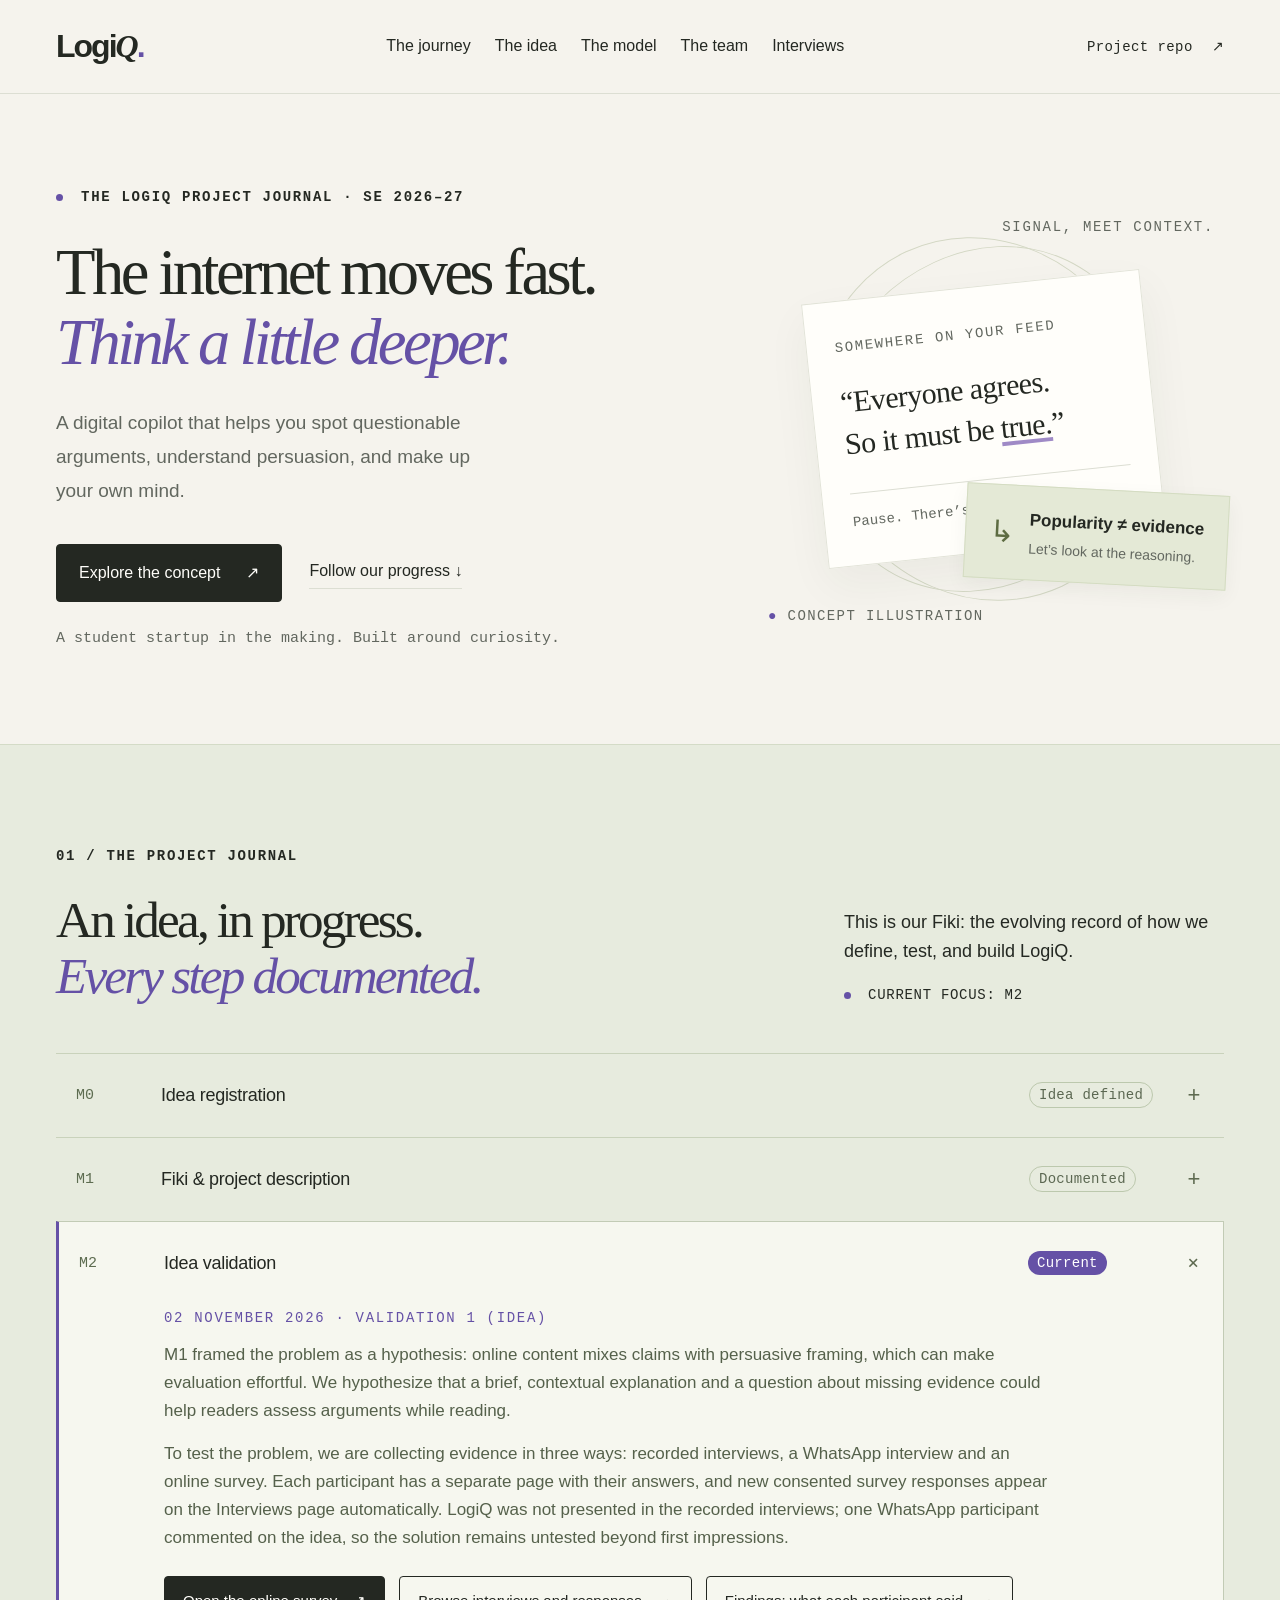
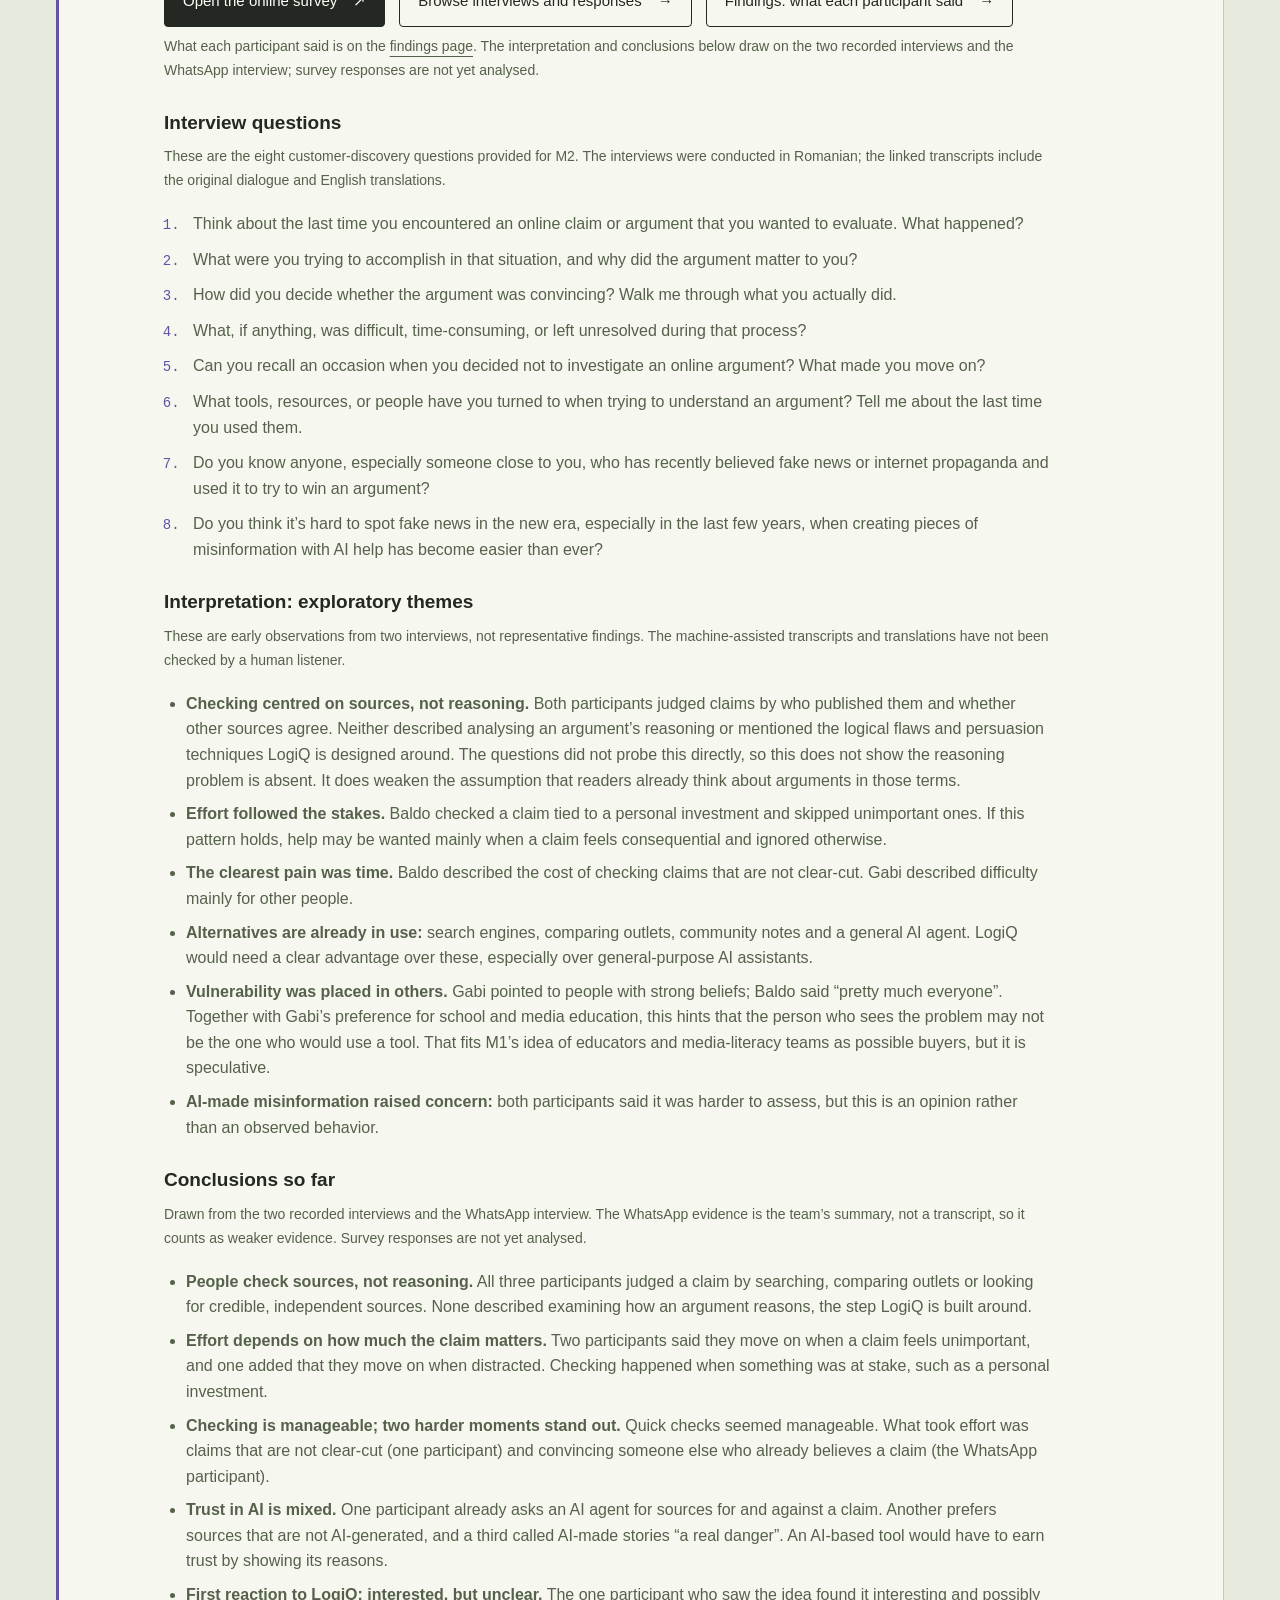
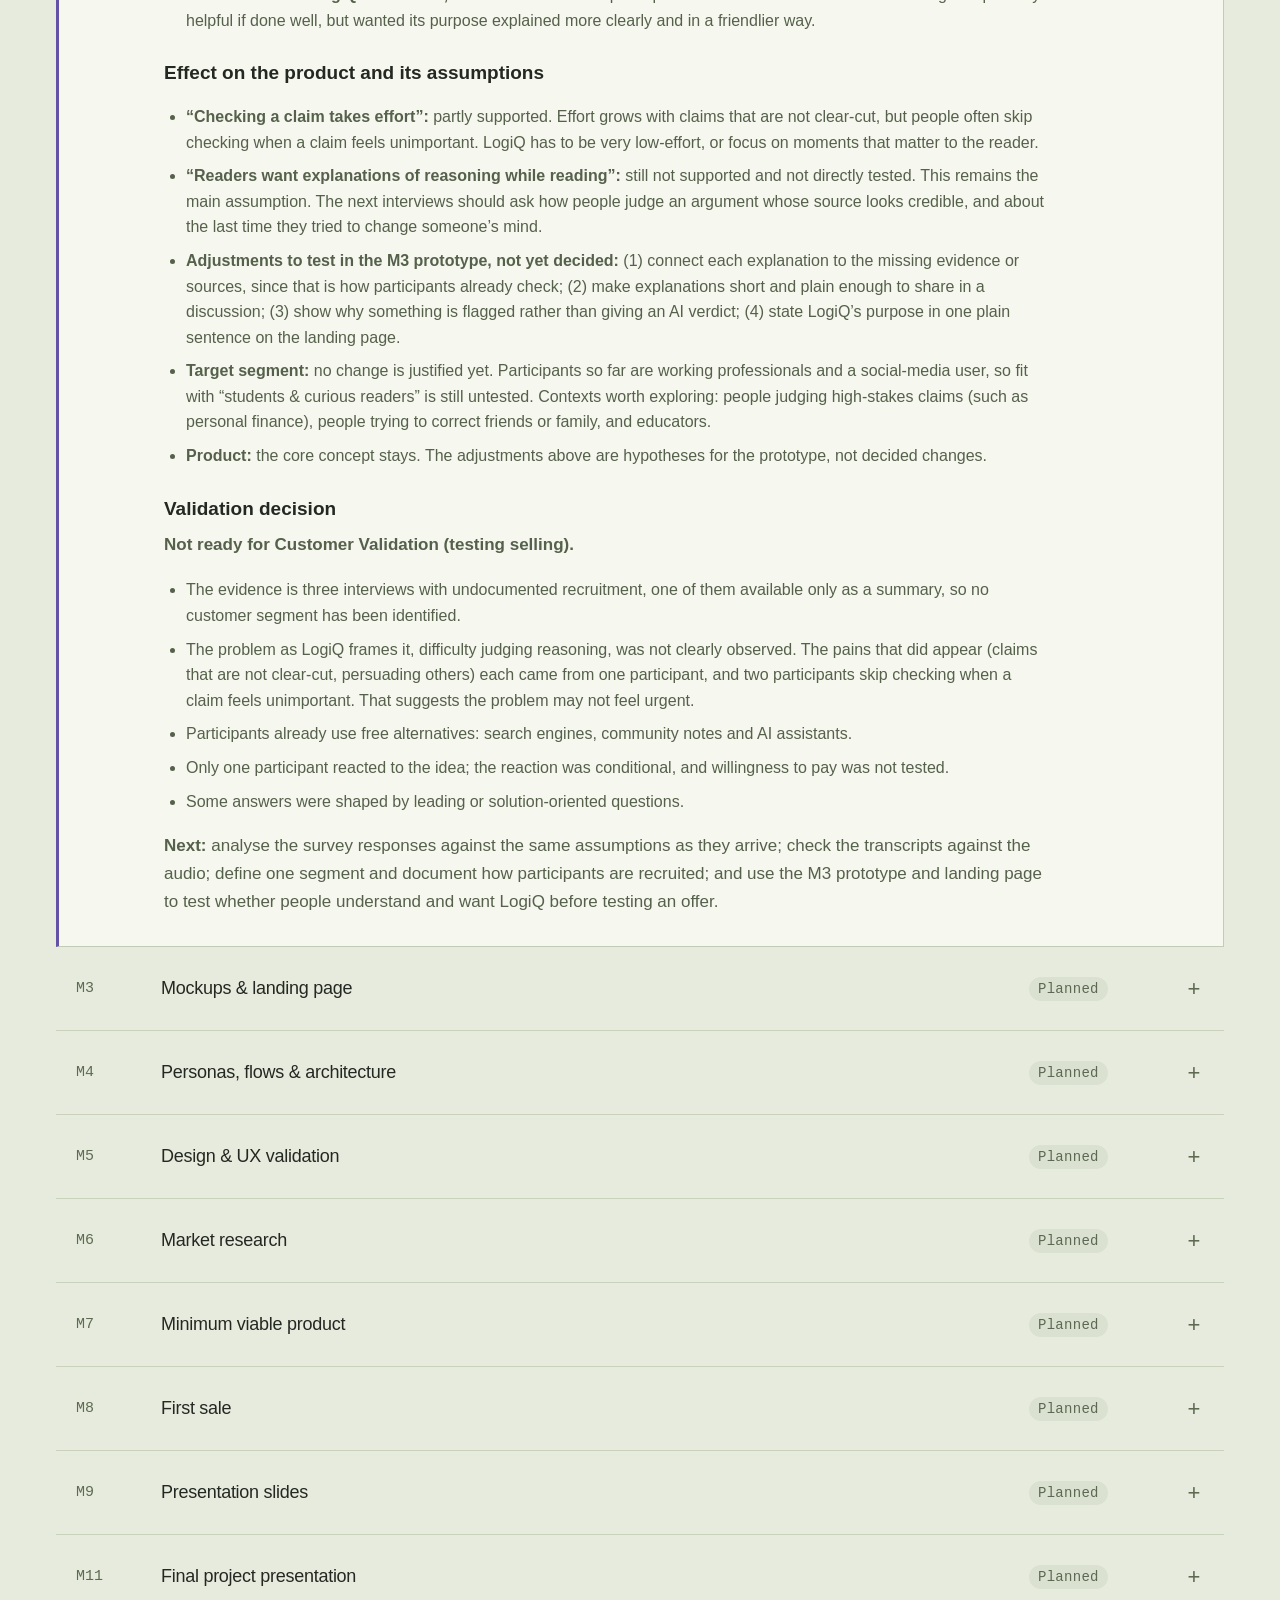
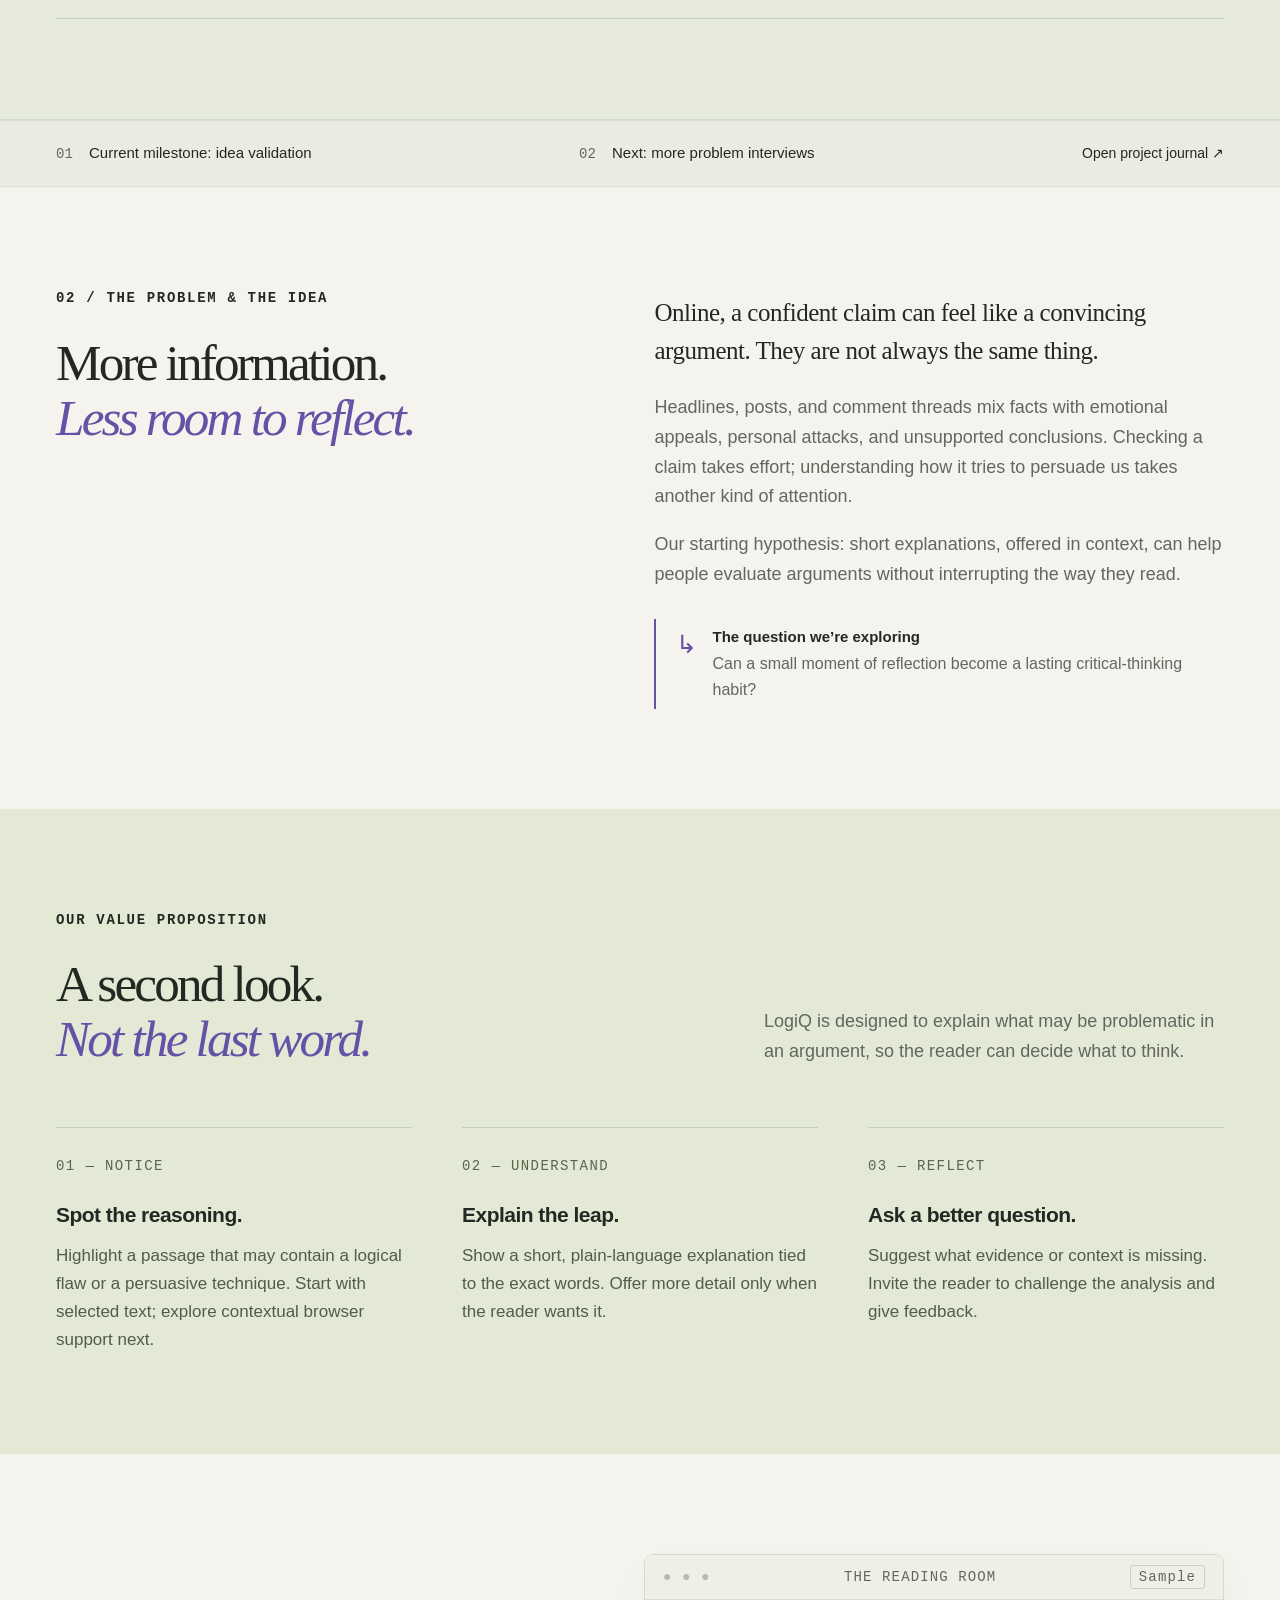
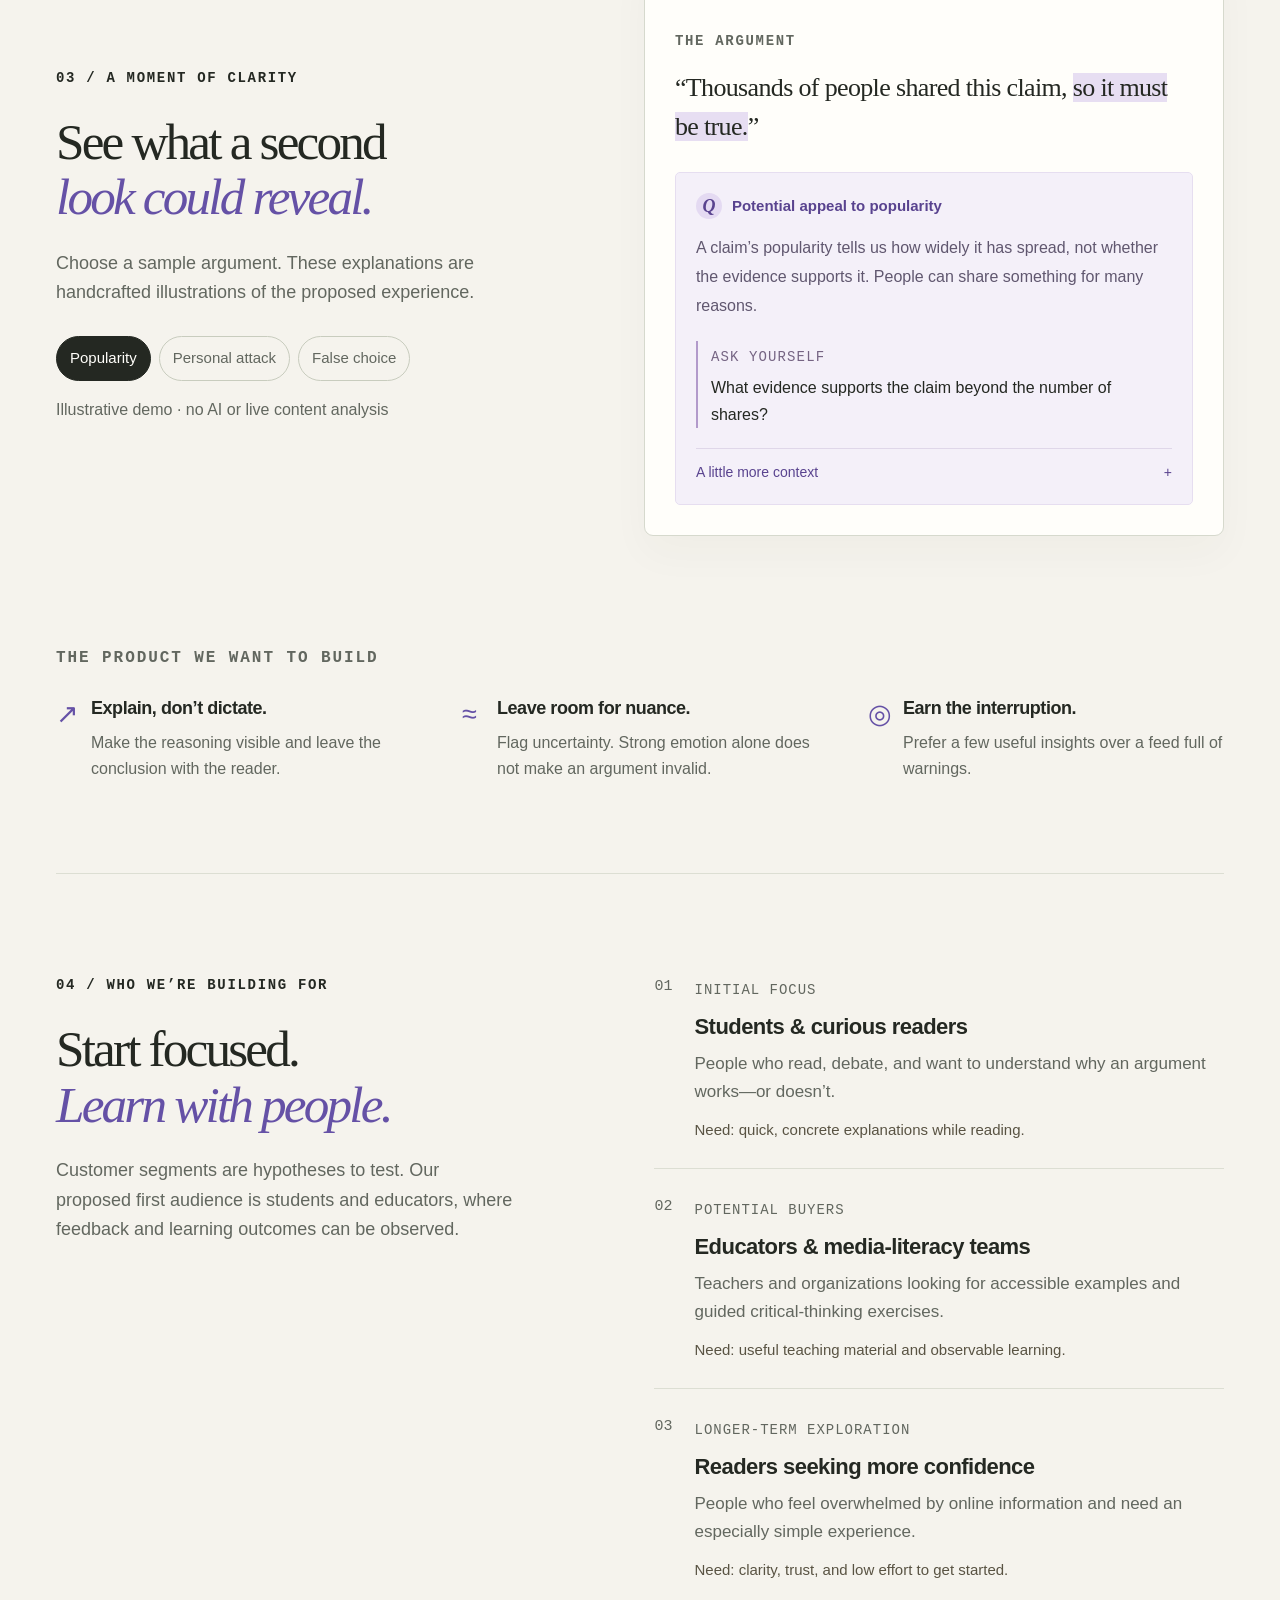
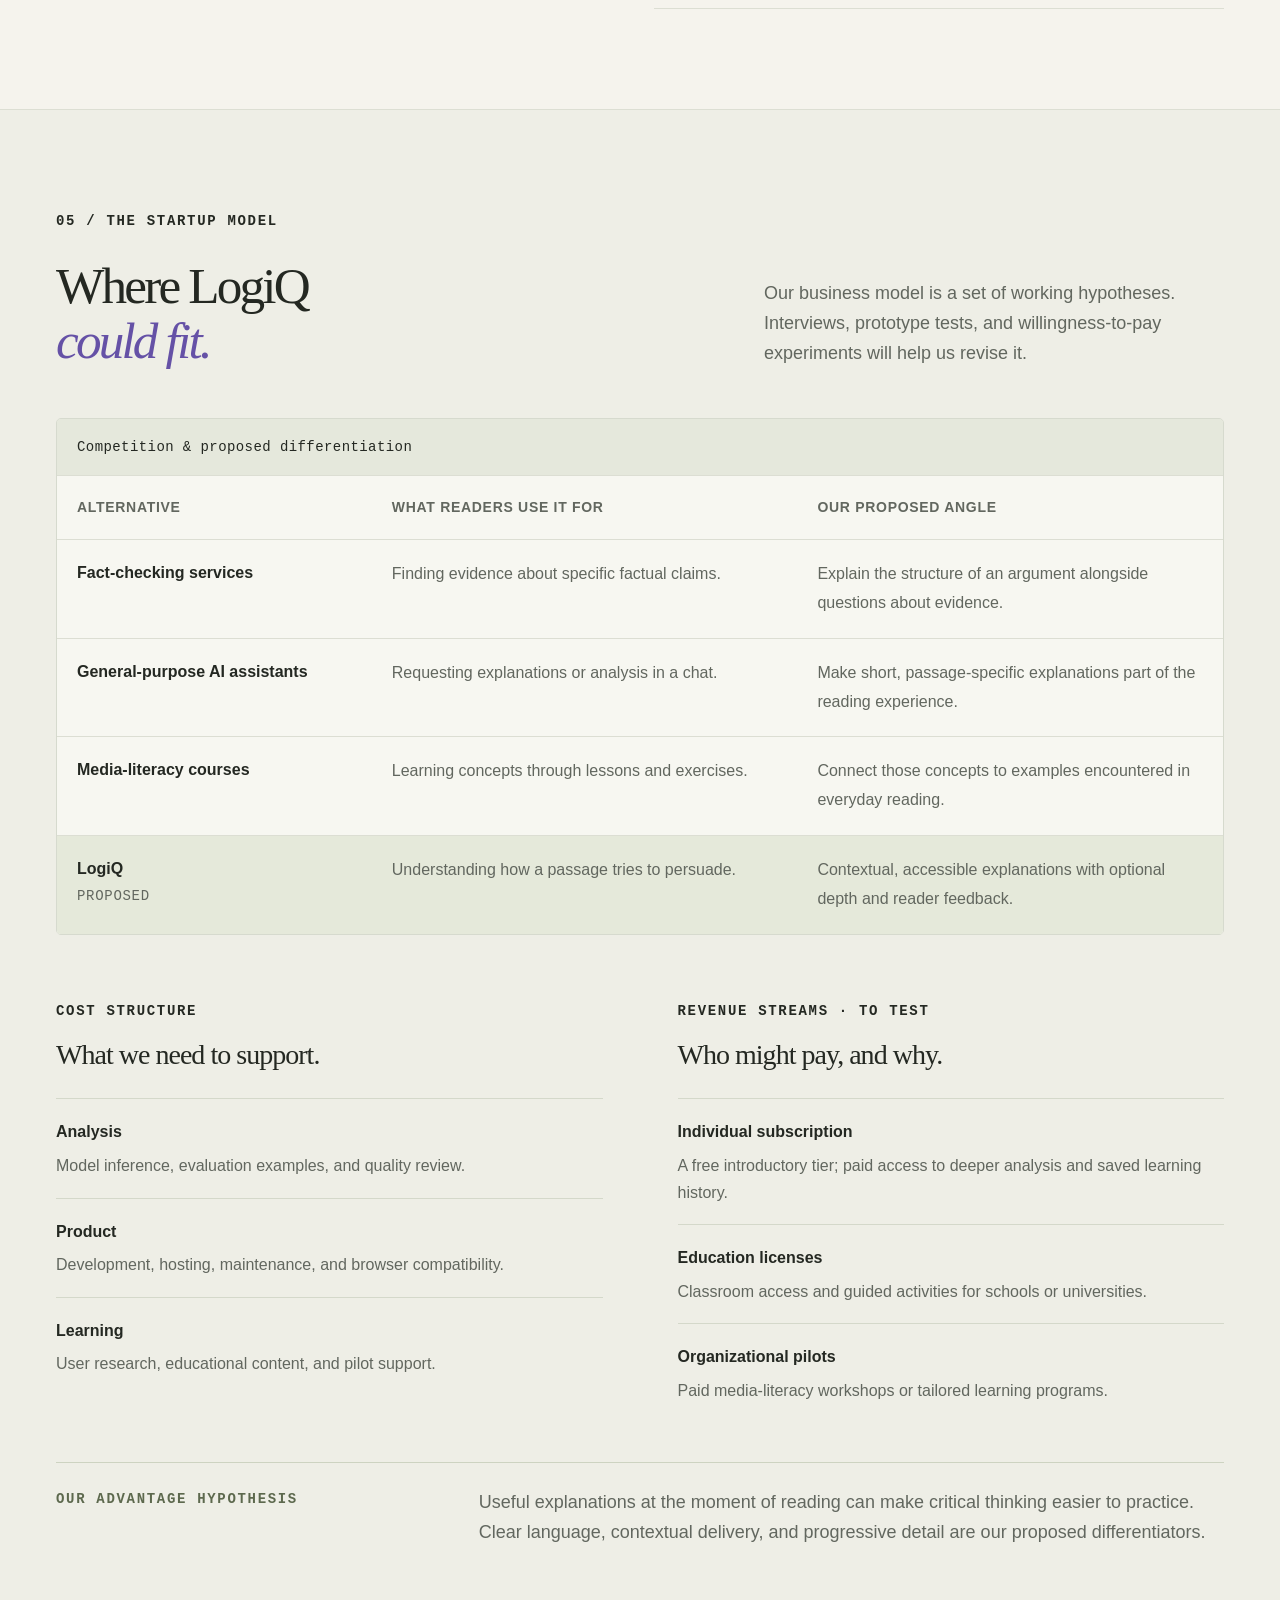
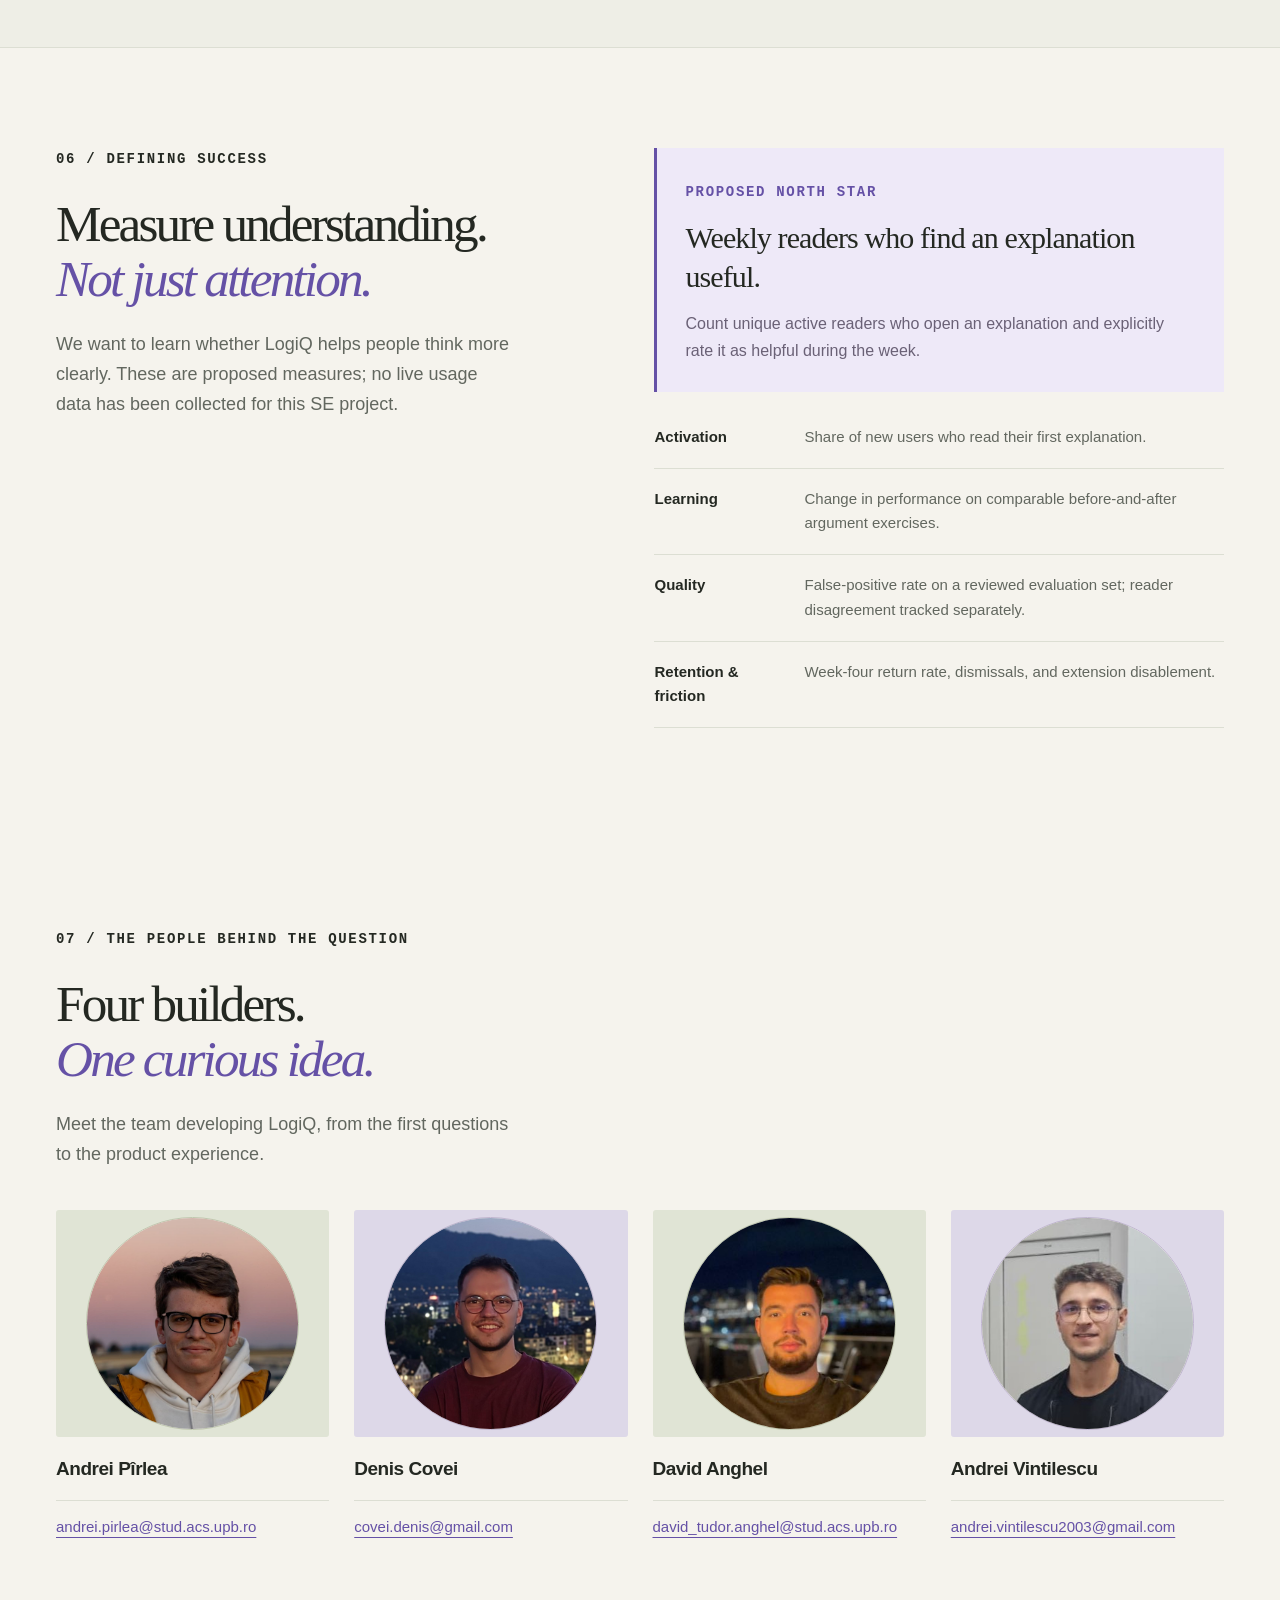
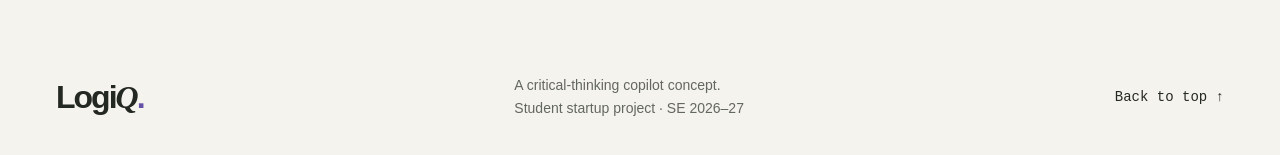
==== index.html @ 9e5f6cbd "Move participant findings to their own page - New findings.html holds "Findings: what each participa" ====
<!doctype html>
<html lang="en">
<head>
  <meta charset="utf-8">
  <meta name="viewport" content="width=device-width, initial-scale=1">
  <meta name="theme-color" content="#f5f3ed">
  <meta name="description" content="LogiQ is a critical-thinking copilot concept. Follow our student startup journey, from the problem and business hypotheses to validation and an MVP.">
  <title>LogiQ — A little more thought.</title>
  <link rel="icon" href="./assets/favicon.svg" type="image/svg+xml">
  <link rel="stylesheet" href="./styles.css">
  <script src="./script.js" defer></script>
</head>
<body>
  <a class="skip-link" href="#main">Skip to content</a>
  <header class="site-header">
    <a href="#" class="wordmark" aria-label="LogiQ home">Logi<span>Q</span><span class="brand-dot">.</span></a>
    <nav aria-label="Main navigation">
      <a href="#journey">The journey</a><a href="#idea">The idea</a><a href="#model">The model</a><a href="#team">The team</a><a href="./interviews.html">Interviews</a>
    </nav>
    <a class="header-link" href="https://github.com/andrei-27/logiq-fiki" target="_blank" rel="noopener noreferrer">Project repo <span aria-hidden="true">↗</span></a>
  </header>

  <main id="main">
    <section class="hero container" aria-labelledby="hero-title">
      <div class="hero-copy">
        <p class="eyebrow"><span class="live-dot" aria-hidden="true"></span> THE LOGIQ PROJECT JOURNAL · SE 2026–27</p>
        <h1 id="hero-title">The internet moves fast.<br><em>Think a little deeper.</em></h1>
        <p class="hero-description">A digital copilot that helps you spot questionable arguments, understand persuasion, and make up your own mind.</p>
        <div class="hero-actions"><a class="button button-dark" href="#demo">Explore the concept <span aria-hidden="true">↗</span></a><a class="text-link" href="#journey">Follow our progress <span aria-hidden="true">↓</span></a></div>
        <p class="hero-footnote">A student startup in the making. Built around curiosity.</p>
      </div>
      <div class="hero-art" aria-label="Illustration of an argument being examined">
        <div class="orbit orbit-one"></div><div class="orbit orbit-two"></div>
        <div class="art-label">SIGNAL, MEET CONTEXT.</div>
        <div class="thought-card"><span class="thought-kicker">SOMEWHERE ON YOUR FEED</span><p>“Everyone agrees.<br>So it must be <span>true.</span>”</p><div class="thought-line"></div><span class="thought-meta">Pause. There’s a leap here.</span></div>
        <div class="insight-card"><span class="insight-icon" aria-hidden="true">↳</span><div><strong>Popularity ≠ evidence</strong><p>Let’s look at the reasoning.</p></div></div>
        <div class="art-footnote"><span class="brand-dot">●</span> CONCEPT ILLUSTRATION</div>
      </div>
    </section>

    <section id="journey" class="journey-section"><div class="container section"><div class="section-heading inline-heading"><div><p class="eyebrow">01 / THE PROJECT JOURNAL</p><h2>An idea, in progress.<br><em>Every step documented.</em></h2></div><div><p>This is our Fiki: the evolving record of how we define, test, and build LogiQ.</p><span class="status-legend"><span class="live-dot" aria-hidden="true"></span> CURRENT FOCUS: M2</span></div></div>
      <div class="milestone-list">
        <details class="milestone"><summary><span class="milestone-number">M0</span><span class="milestone-title">Idea registration</span><span class="status status-defined">Idea defined</span><span class="expand-icon" aria-hidden="true">+</span></summary><div class="milestone-content"><p>LogiQ’s starting concept is a digital copilot for critical thinking. It aims to highlight potentially problematic reasoning and explain it in accessible language.</p><p class="small-note">This status describes the idea’s definition, not confirmation of course registration.</p></div></details>
        <details class="milestone"><summary><span class="milestone-number">M1</span><span class="milestone-title">Fiki & project description</span><span class="status status-defined">Documented</span><span class="expand-icon" aria-hidden="true">+</span></summary><div class="milestone-content"><p class="eyebrow">19 OCTOBER 2026 · PROJECT DEFINITION</p><p>This page presents the problem, proposed solution, customer segments, competitive positioning, metrics, costs, revenue hypotheses, and team.</p><div class="milestone-links"><a href="#idea">Problem & solution ↗</a><a href="#audience">Customer segments ↗</a><a href="#model">Business model ↗</a><a href="#metrics">Key metrics ↗</a><a href="#team">Team ↗</a></div><p><strong>Next decisions:</strong> use customer discovery to test whether the problem exists before pitching a solution.</p><a class="text-link" href="https://ocw.cs.pub.ro/courses/se/project/milestones/m1" target="_blank" rel="noopener noreferrer">Official M1 requirements ↗</a></div></details>
        <details class="milestone current" id="m2" open><summary><span class="milestone-number">M2</span><span class="milestone-title">Idea validation</span><span class="status status-current">Current</span><span class="expand-icon" aria-hidden="true">+</span></summary><div class="milestone-content m2-content"><p class="eyebrow">02 NOVEMBER 2026 · VALIDATION 1 (IDEA)</p>
<p>M1 framed the problem as a hypothesis: online content mixes claims with persuasive framing, which can make evaluation effortful. We hypothesize that a brief, contextual explanation and a question about missing evidence could help readers assess arguments while reading.</p><p>To test the problem, we are collecting evidence in three ways: recorded interviews, a WhatsApp interview and an online survey. Each participant has a separate page with their answers, and new consented survey responses appear on the Interviews page automatically. LogiQ was not presented in the recorded interviews; one WhatsApp participant commented on the idea, so the solution remains untested beyond first impressions.</p>
<div class="m2-actions"><a class="button button-dark" href="https://docs.google.com/forms/d/e/1FAIpQLSe82ZtVTgC3aXJwMPEf3MrmYU-SiMWx-4xmwU0hlK-8k3c6nw/viewform" target="_blank" rel="noopener noreferrer">Open the online survey <span aria-hidden="true">↗</span></a><a class="button button-outline" href="./interviews.html">Browse interviews and responses <span aria-hidden="true">→</span></a><a class="button button-outline" href="./findings.html">Findings: what each participant said <span aria-hidden="true">→</span></a></div>
<p class="small-note">What each participant said is on the <a href="./findings.html">findings page</a>. The interpretation and conclusions below draw on the two recorded interviews and the WhatsApp interview; survey responses are not yet analysed.</p>
<h3>Interview questions</h3><p class="small-note">These are the eight customer-discovery questions provided for M2. The interviews were conducted in Romanian; the linked transcripts include the original dialogue and English translations.</p>
<ol class="interview-questions"><li>Think about the last time you encountered an online claim or argument that you wanted to evaluate. What happened?</li><li>What were you trying to accomplish in that situation, and why did the argument matter to you?</li><li>How did you decide whether the argument was convincing? Walk me through what you actually did.</li><li>What, if anything, was difficult, time-consuming, or left unresolved during that process?</li><li>Can you recall an occasion when you decided not to investigate an online argument? What made you move on?</li><li>What tools, resources, or people have you turned to when trying to understand an argument? Tell me about the last time you used them.</li><li>Do you know anyone, especially someone close to you, who has recently believed fake news or internet propaganda and used it to try to win an argument?</li><li>Do you think it’s hard to spot fake news in the new era, especially in the last few years, when creating pieces of misinformation with AI help has become easier than ever?</li></ol>
<h3>Interpretation: exploratory themes</h3><p class="small-note">These are early observations from two interviews, not representative findings. The machine-assisted transcripts and translations have not been checked by a human listener.</p>
<ul class="evidence-list"><li><strong>Checking centred on sources, not reasoning.</strong> Both participants judged claims by who published them and whether other sources agree. Neither described analysing an argument’s reasoning or mentioned the logical flaws and persuasion techniques LogiQ is designed around. The questions did not probe this directly, so this does not show the reasoning problem is absent. It does weaken the assumption that readers already think about arguments in those terms.</li>
<li><strong>Effort followed the stakes.</strong> Baldo checked a claim tied to a personal investment and skipped unimportant ones. If this pattern holds, help may be wanted mainly when a claim feels consequential and ignored otherwise.</li>
<li><strong>The clearest pain was time.</strong> Baldo described the cost of checking claims that are not clear-cut. Gabi described difficulty mainly for other people.</li>
<li><strong>Alternatives are already in use:</strong> search engines, comparing outlets, community notes and a general AI agent. LogiQ would need a clear advantage over these, especially over general-purpose AI assistants.</li>
<li><strong>Vulnerability was placed in others.</strong> Gabi pointed to people with strong beliefs; Baldo said “pretty much everyone”. Together with Gabi’s preference for school and media education, this hints that the person who sees the problem may not be the one who would use a tool. That fits M1’s idea of educators and media-literacy teams as possible buyers, but it is speculative.</li>
<li><strong>AI-made misinformation raised concern:</strong> both participants said it was harder to assess, but this is an opinion rather than an observed behavior.</li></ul>
<h3>Conclusions so far</h3><p class="small-note">Drawn from the two recorded interviews and the WhatsApp interview. The WhatsApp evidence is the team’s summary, not a transcript, so it counts as weaker evidence. Survey responses are not yet analysed.</p>
<ul class="evidence-list"><li><strong>People check sources, not reasoning.</strong> All three participants judged a claim by searching, comparing outlets or looking for credible, independent sources. None described examining how an argument reasons, the step LogiQ is built around.</li>
<li><strong>Effort depends on how much the claim matters.</strong> Two participants said they move on when a claim feels unimportant, and one added that they move on when distracted. Checking happened when something was at stake, such as a personal investment.</li>
<li><strong>Checking is manageable; two harder moments stand out.</strong> Quick checks seemed manageable. What took effort was claims that are not clear-cut (one participant) and convincing someone else who already believes a claim (the WhatsApp participant).</li>
<li><strong>Trust in AI is mixed.</strong> One participant already asks an AI agent for sources for and against a claim. Another prefers sources that are not AI-generated, and a third called AI-made stories “a real danger”. An AI-based tool would have to earn trust by showing its reasons.</li>
<li><strong>First reaction to LogiQ: interested, but unclear.</strong> The one participant who saw the idea found it interesting and possibly helpful if done well, but wanted its purpose explained more clearly and in a friendlier way.</li></ul>
<h3>Effect on the product and its assumptions</h3><ul class="evidence-list"><li><strong>“Checking a claim takes effort”:</strong> partly supported. Effort grows with claims that are not clear-cut, but people often skip checking when a claim feels unimportant. LogiQ has to be very low-effort, or focus on moments that matter to the reader.</li>
<li><strong>“Readers want explanations of reasoning while reading”:</strong> still not supported and not directly tested. This remains the main assumption. The next interviews should ask how people judge an argument whose source looks credible, and about the last time they tried to change someone’s mind.</li>
<li><strong>Adjustments to test in the M3 prototype, not yet decided:</strong> (1) connect each explanation to the missing evidence or sources, since that is how participants already check; (2) make explanations short and plain enough to share in a discussion; (3) show why something is flagged rather than giving an AI verdict; (4) state LogiQ’s purpose in one plain sentence on the landing page.</li>
<li><strong>Target segment:</strong> no change is justified yet. Participants so far are working professionals and a social-media user, so fit with “students &amp; curious readers” is still untested. Contexts worth exploring: people judging high-stakes claims (such as personal finance), people trying to correct friends or family, and educators.</li>
<li><strong>Product:</strong> the core concept stays. The adjustments above are hypotheses for the prototype, not decided changes.</li></ul>
<h3>Validation decision</h3><p><strong>Not ready for Customer Validation (testing selling).</strong></p><ul class="evidence-list"><li>The evidence is three interviews with undocumented recruitment, one of them available only as a summary, so no customer segment has been identified.</li><li>The problem as LogiQ frames it, difficulty judging reasoning, was not clearly observed. The pains that did appear (claims that are not clear-cut, persuading others) each came from one participant, and two participants skip checking when a claim feels unimportant. That suggests the problem may not feel urgent.</li><li>Participants already use free alternatives: search engines, community notes and AI assistants.</li><li>Only one participant reacted to the idea; the reaction was conditional, and willingness to pay was not tested.</li><li>Some answers were shaped by leading or solution-oriented questions.</li></ul>
<p><strong>Next:</strong> analyse the survey responses against the same assumptions as they arrive; check the transcripts against the audio; define one segment and document how participants are recruited; and use the M3 prototype and landing page to test whether people understand and want LogiQ before testing an offer.</p></div></details>
        <details class="milestone"><summary><span class="milestone-number">M3</span><span class="milestone-title">Mockups & landing page</span><span class="status">Planned</span><span class="expand-icon" aria-hidden="true">+</span></summary><div class="milestone-content"><p>Adapt the existing LogiQ design exploration into a focused prototype. Build a separate customer-facing landing page and record what it is intended to test.</p><p><strong>Evidence to add:</strong> prototype link, main screens, landing page, and feedback.</p></div></details>
        <details class="milestone"><summary><span class="milestone-number">M4</span><span class="milestone-title">Personas, flows & architecture</span><span class="status">Planned</span><span class="expand-icon" aria-hidden="true">+</span></summary><div class="milestone-content"><p>Refine personas from research, map the reading-to-explanation flow, write user stories, and define an architecture with explicit analysis and privacy boundaries.</p><p><strong>Evidence to add:</strong> personas, user flows, prioritized stories, and architecture decisions.</p></div></details>
        <details class="milestone"><summary><span class="milestone-number">M5</span><span class="milestone-title">Design & UX validation</span><span class="status">Planned</span><span class="expand-icon" aria-hidden="true">+</span></summary><div class="milestone-content"><p>Test whether users notice an insight, understand its explanation, and can disagree or dismiss it. Look for confusing labels and unnecessary interruptions.</p><p><strong>Evidence to add:</strong> tasks, observations, and before-and-after design changes.</p></div></details>
        <details class="milestone"><summary><span class="milestone-number">M6</span><span class="milestone-title">Market research</span><span class="status">Planned</span><span class="expand-icon" aria-hidden="true">+</span></summary><div class="milestone-content"><p>Investigate named competitors, distribution channels, likely buyers, and willingness to pay. Separate sourced evidence from estimates.</p><p><strong>Evidence to add:</strong> competitor audit, market assumptions, and pricing experiments.</p></div></details>
        <details class="milestone"><summary><span class="milestone-number">M7</span><span class="milestone-title">Minimum viable product</span><span class="status">Planned</span><span class="expand-icon" aria-hidden="true">+</span></summary><div class="milestone-content"><p>Build the smallest useful reading-and-explanation flow. Evaluate analysis quality on a reviewed sample before expanding content types or automatic detection.</p><p><strong>Evidence to add:</strong> working product, scope, evaluation results, and known limitations.</p></div></details>
        <details class="milestone"><summary><span class="milestone-number">M8</span><span class="milestone-title">First sale</span><span class="status">Planned</span><span class="expand-icon" aria-hidden="true">+</span></summary><div class="milestone-content"><p>Test a concrete offer with an appropriate customer segment. Document the offer and the outcome honestly, including if no purchase happens.</p><p><strong>Evidence to add:</strong> offer, outreach approach, feedback, and commercial result.</p></div></details>
        <details class="milestone"><summary><span class="milestone-number">M9</span><span class="milestone-title">Presentation slides</span><span class="status">Planned</span><span class="expand-icon" aria-hidden="true">+</span></summary><div class="milestone-content"><p>Tell the project’s story through the problem, evidence, product, business model, and lessons learned.</p><p><strong>Evidence to add:</strong> final slide deck and demonstration materials.</p></div></details>
        <details class="milestone"><summary><span class="milestone-number">M11</span><span class="milestone-title">Final project presentation</span><span class="status">Planned</span><span class="expand-icon" aria-hidden="true">+</span></summary><div class="milestone-content"><p>Consolidate the Fiki into a final record of what was built, what was validated, and what remains uncertain.</p><p><strong>Evidence to add:</strong> final demo, results, retrospective, and next steps.</p></div></details>
      </div>
    </div></section>

    <div class="project-strip"><div class="container strip-inner"><span><strong>01</strong> Current milestone: idea validation</span><span><strong>02</strong> Next: more problem interviews</span><a href="#journey">Open project journal <span aria-hidden="true">↗</span></a></div></div>

    <section id="idea" class="container section idea-section">
      <div class="section-heading"><p class="eyebrow">02 / THE PROBLEM & THE IDEA</p><h2>More information.<br><em>Less room to reflect.</em></h2></div>
      <div class="idea-body"><p class="lead">Online, a confident claim can feel like a convincing argument. They are not always the same thing.</p><p>Headlines, posts, and comment threads mix facts with emotional appeals, personal attacks, and unsupported conclusions. Checking a claim takes effort; understanding how it tries to persuade us takes another kind of attention.</p><p>Our starting hypothesis: short explanations, offered in context, can help people evaluate arguments without interrupting the way they read.</p><div class="margin-note"><span aria-hidden="true">↳</span><p><strong>The question we’re exploring</strong><br>Can a small moment of reflection become a lasting critical-thinking habit?</p></div></div>
    </section>

    <section class="solution-section" aria-labelledby="solution-title"><div class="container section">
      <div class="section-heading inline-heading"><div><p class="eyebrow">OUR VALUE PROPOSITION</p><h2 id="solution-title">A second look.<br><em>Not the last word.</em></h2></div><p>LogiQ is designed to explain what may be problematic in an argument, so the reader can decide what to think.</p></div>
      <div class="steps-grid"><article><span class="step-number">01 — NOTICE</span><h3>Spot the reasoning.</h3><p>Highlight a passage that may contain a logical flaw or a persuasive technique. Start with selected text; explore contextual browser support next.</p></article><article><span class="step-number">02 — UNDERSTAND</span><h3>Explain the leap.</h3><p>Show a short, plain-language explanation tied to the exact words. Offer more detail only when the reader wants it.</p></article><article><span class="step-number">03 — REFLECT</span><h3>Ask a better question.</h3><p>Suggest what evidence or context is missing. Invite the reader to challenge the analysis and give feedback.</p></article></div>
    </div></section>

    <section id="demo" class="container section demo-section" aria-labelledby="demo-title">
      <div class="section-heading"><p class="eyebrow">03 / A MOMENT OF CLARITY</p><h2 id="demo-title">See what a second<br><em>look could reveal.</em></h2><p>Choose a sample argument. These explanations are handcrafted illustrations of the proposed experience.</p><div class="demo-choices" role="group" aria-label="Choose an example"><button class="example-button active" data-example="popularity" aria-pressed="true">Popularity</button><button class="example-button" data-example="attack" aria-pressed="false">Personal attack</button><button class="example-button" data-example="choice" aria-pressed="false">False choice</button></div><p class="small-note">Illustrative demo · no AI or live content analysis</p></div>
      <div class="demo-window"><div class="window-toolbar"><span class="window-dots" aria-hidden="true">● ● ●</span><span>THE READING ROOM</span><span class="demo-badge">Sample</span></div><div class="demo-content" aria-live="polite" aria-atomic="true"><p class="eyebrow">THE ARGUMENT</p><blockquote id="example-quote">“Thousands of people shared this claim, <mark>so it must be true.</mark>”</blockquote><div class="analysis-panel"><div class="analysis-title"><span class="mini-mark" aria-hidden="true">Q</span><span id="example-label">Potential appeal to popularity</span></div><p id="example-explanation">A claim’s popularity tells us how widely it has spread, not whether the evidence supports it. People can share something for many reasons.</p><div class="question-box"><span>ASK YOURSELF</span><p id="example-question">What evidence supports the claim beyond the number of shares?</p></div><details id="example-detail"><summary>A little more context <span aria-hidden="true">+</span></summary><p id="example-context">Popularity can tell us what people believe. It becomes a reasoning problem when it is used as sufficient proof that a factual claim is true. The claim might still be true; this argument does not establish it.</p></details></div></div></div>
    </section>

    <section class="principles container"><p class="eyebrow">THE PRODUCT WE WANT TO BUILD</p><div class="principles-grid"><div><span aria-hidden="true">↗</span><h3>Explain, don’t dictate.</h3><p>Make the reasoning visible and leave the conclusion with the reader.</p></div><div><span aria-hidden="true">≈</span><h3>Leave room for nuance.</h3><p>Flag uncertainty. Strong emotion alone does not make an argument invalid.</p></div><div><span aria-hidden="true">◎</span><h3>Earn the interruption.</h3><p>Prefer a few useful insights over a feed full of warnings.</p></div></div></section>

    <section id="audience" class="container section audience-section"><div class="section-heading"><p class="eyebrow">04 / WHO WE’RE BUILDING FOR</p><h2>Start focused.<br><em>Learn with people.</em></h2><p>Customer segments are hypotheses to test. Our proposed first audience is students and educators, where feedback and learning outcomes can be observed.</p></div><div class="audience-list"><article><div class="audience-index">01</div><div><span class="tag">INITIAL FOCUS</span><h3>Students & curious readers</h3><p>People who read, debate, and want to understand why an argument works—or doesn’t.</p><span class="audience-need">Need: quick, concrete explanations while reading.</span></div></article><article><div class="audience-index">02</div><div><span class="tag">POTENTIAL BUYERS</span><h3>Educators & media-literacy teams</h3><p>Teachers and organizations looking for accessible examples and guided critical-thinking exercises.</p><span class="audience-need">Need: useful teaching material and observable learning.</span></div></article><article><div class="audience-index">03</div><div><span class="tag">LONGER-TERM EXPLORATION</span><h3>Readers seeking more confidence</h3><p>People who feel overwhelmed by online information and need an especially simple experience.</p><span class="audience-need">Need: clarity, trust, and low effort to get started.</span></div></article></div></section>

    <section id="model" class="model-section"><div class="container section"><div class="section-heading inline-heading"><div><p class="eyebrow">05 / THE STARTUP MODEL</p><h2>Where LogiQ<br><em>could fit.</em></h2></div><p>Our business model is a set of working hypotheses. Interviews, prototype tests, and willingness-to-pay experiments will help us revise it.</p></div>
      <div class="comparison-wrap" tabindex="0" role="region" aria-label="Comparison of alternative approaches; scroll horizontally on small screens"><table><caption>Competition & proposed differentiation</caption><thead><tr><th scope="col">Alternative</th><th scope="col">What readers use it for</th><th scope="col">Our proposed angle</th></tr></thead><tbody><tr><th scope="row">Fact-checking services</th><td>Finding evidence about specific factual claims.</td><td>Explain the structure of an argument alongside questions about evidence.</td></tr><tr><th scope="row">General-purpose AI assistants</th><td>Requesting explanations or analysis in a chat.</td><td>Make short, passage-specific explanations part of the reading experience.</td></tr><tr><th scope="row">Media-literacy courses</th><td>Learning concepts through lessons and exercises.</td><td>Connect those concepts to examples encountered in everyday reading.</td></tr><tr class="logiq-row"><th scope="row">LogiQ <span class="table-tag">PROPOSED</span></th><td>Understanding how a passage tries to persuade.</td><td>Contextual, accessible explanations with optional depth and reader feedback.</td></tr></tbody></table></div>
      <div class="business-grid"><article><p class="eyebrow">COST STRUCTURE</p><h3>What we need to support.</h3><ul class="lined-list"><li><span>Analysis</span><p>Model inference, evaluation examples, and quality review.</p></li><li><span>Product</span><p>Development, hosting, maintenance, and browser compatibility.</p></li><li><span>Learning</span><p>User research, educational content, and pilot support.</p></li></ul></article><article><p class="eyebrow">REVENUE STREAMS · TO TEST</p><h3>Who might pay, and why.</h3><ul class="lined-list"><li><span>Individual subscription</span><p>A free introductory tier; paid access to deeper analysis and saved learning history.</p></li><li><span>Education licenses</span><p>Classroom access and guided activities for schools or universities.</p></li><li><span>Organizational pilots</span><p>Paid media-literacy workshops or tailored learning programs.</p></li></ul></article></div>
      <div class="advantage-note"><span class="eyebrow">OUR ADVANTAGE HYPOTHESIS</span><p>Useful explanations at the moment of reading can make critical thinking easier to practice. Clear language, contextual delivery, and progressive detail are our proposed differentiators.</p></div>
    </div></section>

    <section id="metrics" class="container section metrics-section"><div class="section-heading"><p class="eyebrow">06 / DEFINING SUCCESS</p><h2>Measure understanding.<br><em>Not just attention.</em></h2><p>We want to learn whether LogiQ helps people think more clearly. These are proposed measures; no live usage data has been collected for this SE project.</p></div><div class="metrics-body"><div class="north-star"><span class="eyebrow">PROPOSED NORTH STAR</span><h3>Weekly readers who find an explanation useful.</h3><p>Count unique active readers who open an explanation and explicitly rate it as helpful during the week.</p></div><dl class="metric-list"><div><dt>Activation</dt><dd>Share of new users who read their first explanation.</dd></div><div><dt>Learning</dt><dd>Change in performance on comparable before-and-after argument exercises.</dd></div><div><dt>Quality</dt><dd>False-positive rate on a reviewed evaluation set; reader disagreement tracked separately.</dd></div><div><dt>Retention & friction</dt><dd>Week-four return rate, dismissals, and extension disablement.</dd></div></dl></div></section>



    <section id="team" class="container section team-section">
      <div class="section-heading">
        <p class="eyebrow">07 / THE PEOPLE BEHIND THE QUESTION</p>
        <h2>Four builders.<br><em>One curious idea.</em></h2>
        <p>Meet the team developing LogiQ, from the first questions to the product experience.</p>
      </div>
      <div class="team-grid">
        <article class="team-card">
          <div class="portrait portrait-one"><img src="./assets/team/andrei_p.jpeg" alt="Andrei Pîrlea" width="400" height="400" loading="lazy" decoding="async"></div>
          <h3>Andrei Pîrlea</h3>
          <a class="team-email" href="mailto:andrei.pirlea@stud.acs.upb.ro">andrei.pirlea@stud.acs.upb.ro</a>
        </article>
        <article class="team-card">
          <div class="portrait portrait-two"><img src="./assets/team/denis_c.jpeg" alt="Denis Covei" width="400" height="400" loading="lazy" decoding="async"></div>
          <h3>Denis Covei</h3>
          <a class="team-email" href="mailto:covei.denis@gmail.com">covei.denis@gmail.com</a>
        </article>
        <article class="team-card">
          <div class="portrait portrait-one"><img src="./assets/team/david_a.png" alt="David Anghel" width="400" height="400" loading="lazy" decoding="async"></div>
          <h3>David Anghel</h3>
          <a class="team-email" href="mailto:david_tudor.anghel@stud.acs.upb.ro">david_tudor.anghel@stud.acs.upb.ro</a>
        </article>
        <article class="team-card">
          <div class="portrait portrait-two"><img src="./assets/team/andrei_v.jpeg" alt="Andrei Vintilescu" width="400" height="400" loading="lazy" decoding="async"></div>
          <h3>Andrei Vintilescu</h3>
          <a class="team-email" href="mailto:andrei.vintilescu2003@gmail.com">andrei.vintilescu2003@gmail.com</a>
        </article>
      </div>
    </section>

  </main>
  <footer class="container site-footer"><a class="wordmark" href="#">Logi<span>Q</span><span class="brand-dot">.</span></a><p>A critical-thinking copilot concept.<br>Student startup project · SE 2026–27</p><a href="#main">Back to top ↑</a></footer>
</body>
</html>
---- styles.css ----
@charset "UTF-8";
:root{--paper:#f5f3ed;--white:#fffefa;--ink:#242822;--muted:#62675f;--line:#dcded3;--green:#e4e9d6;--violet:#6551a6;--violet-light:#eee9f8;--serif:Georgia,'Times New Roman',serif;--sans:Arial,Helvetica,sans-serif;--mono:'Courier New',monospace}
*{box-sizing:border-box}html{scroll-behavior:smooth;scroll-padding-top:100px}body{margin:0;background:var(--paper);color:var(--ink);font:18px/1.65 var(--sans);-webkit-font-smoothing:antialiased}a{color:inherit;text-underline-offset:5px}button{font:inherit}a,button,summary{-webkit-tap-highlight-color:transparent}button,summary{cursor:pointer}button:focus-visible,a:focus-visible,summary:focus-visible,[tabindex]:focus-visible{outline:3px solid var(--violet);outline-offset:5px}::selection{background:#ded6ed}h1,h2,h3,p{margin:0}h1,h2{font-family:var(--serif);font-weight:400;letter-spacing:-.055em;line-height:1.08}h1{font-size:clamp(44px,5.05vw,76px)}h2{font-size:clamp(36px,4vw,53px)}h3{font-size:21px;line-height:1.3;letter-spacing:-.025em}em{color:var(--violet);font-weight:400}p+p{margin-top:18px}.container{max-width:1240px;width:calc(100% - 112px);margin-inline:auto}.section{padding-block:100px}.eyebrow{font:14px/1.6 var(--mono);letter-spacing:.12em;font-weight:700}.section-heading .eyebrow{margin-bottom:25px}.section-heading>p:not(.eyebrow){color:var(--muted);max-width:460px;margin-top:24px}.small-note{font-size:15px;line-height:1.7;color:var(--muted)}.live-dot{display:inline-block;width:7px;height:7px;border-radius:50%;background:var(--violet);margin-right:8px}.skip-link{position:fixed;top:8px;left:8px;padding:12px;background:var(--ink);color:white;z-index:100;transform:translateY(-150%)}.skip-link:focus{transform:translateY(0)}
.site-header{height:94px;max-width:1440px;margin:auto;padding-inline:56px;display:flex;align-items:center;justify-content:space-between;gap:26px;border-bottom:1px solid var(--line)}.wordmark{font-size:32px;font-weight:700;letter-spacing:-2px;text-decoration:none;white-space:nowrap;line-height:1.2}.wordmark>span:first-child{font-family:var(--serif);font-style:italic}.brand-dot{color:var(--violet)}.site-header nav{display:flex;gap:24px;font-size:16px}.site-header nav a,.header-link{text-decoration:none}.site-header a:hover,.text-link:hover,.site-footer a:hover{color:var(--violet)}.header-link{font:14px var(--mono);letter-spacing:.03em}.header-link span{margin-left:10px}.hero{min-height:650px;display:grid;grid-template-columns:1.35fr 1fr;align-items:center;gap:40px;padding-block:80px}.hero-copy{position:relative;z-index:1}.hero-copy>.eyebrow{margin-bottom:30px}.hero-description{max-width:455px;font-size:19px;color:var(--muted);margin-top:28px;line-height:1.8}.hero-actions{display:flex;align-items:center;gap:27px;margin-top:36px;flex-wrap:wrap}.button{display:inline-flex;align-items:center;justify-content:space-between;gap:26px;padding:15px 22px;font-size:16px;text-decoration:none;border:1px solid var(--ink);border-radius:4px;transition:background .2s,color .2s}.button-dark{background:var(--ink);color:var(--white)}.button-dark:hover{background:var(--violet);border-color:var(--violet)}.text-link{font-size:16px;text-decoration:none;border-bottom:1px solid var(--line);padding-bottom:4px}.hero-footnote{font:15px/1.8 var(--mono);color:var(--muted);margin-top:23px}.hero-art{height:410px;position:relative;display:flex;align-items:center;justify-content:center}.orbit{position:absolute;width:370px;height:370px;border:1px solid #d4d8c5;border-radius:50%;transform:rotate(-25deg) scaleX(.9)}.orbit-two{transform:rotate(35deg) scaleX(.7);width:450px;height:360px}.art-label{position:absolute;top:5px;right:10px;font:14px var(--mono);letter-spacing:.12em;color:var(--muted)}.thought-card{width:340px;padding:30px 28px;background:var(--white);border:1px solid #e2e3d8;box-shadow:0 18px 45px #3034240d;transform:rotate(-6deg);position:relative}.thought-kicker{font:14px var(--mono);letter-spacing:.12em;color:var(--muted)}.thought-card>p{font:30px/1.4 var(--serif);letter-spacing:-.02em;margin-top:20px}.thought-card>p span{text-decoration:underline;text-decoration-color:#9f8ac6;text-decoration-thickness:4px;text-underline-offset:4px}.thought-line{height:1px;background:var(--line);margin-top:28px;margin-bottom:12px}.thought-meta{font:14px var(--mono);color:var(--muted)}.insight-card{position:absolute;bottom:40px;right:-4px;background:var(--green);padding:19px 23px;display:flex;gap:15px;align-items:center;transform:rotate(3deg);box-shadow:0 7px 20px #3034240d;border:1px solid #d4dcc2}.insight-icon{font:30px var(--serif);color:#5d6c42}.insight-card strong{font-size:17px}.insight-card p{font-size:14px;color:var(--muted);margin-top:2px}.art-footnote{position:absolute;bottom:0;left:24px;font:14px var(--mono);letter-spacing:.1em;color:var(--muted)}.project-strip{border-block:1px solid var(--line);background:#eaece2}.strip-inner{display:flex;flex-wrap:wrap;padding-block:16px;justify-content:space-between;align-items:center;gap:20px;min-height:65px;font-size:15px}.strip-inner strong{font:14px var(--mono);margin-right:12px;color:var(--muted)}.strip-inner a{font-size:14px;text-decoration:none}
.idea-section,.demo-section,.audience-section,.metrics-section,.team-section{display:grid;grid-template-columns:1fr 1.12fr;gap:90px}.idea-body{padding-top:7px;color:var(--muted);font-size:18px}.idea-body .lead{font:25px/1.5 var(--serif);letter-spacing:-.02em;color:var(--ink);margin-bottom:24px}.margin-note{border-left:2px solid var(--violet);padding:5px 0 5px 20px;margin-top:30px;display:flex;gap:15px;font-size:16px}.margin-note>span{color:var(--violet);font-size:25px}.margin-note strong{color:var(--ink);font-size:15px}.solution-section{background:var(--green)}.inline-heading{display:flex;justify-content:space-between;align-items:flex-end;gap:65px}.inline-heading>p,.inline-heading>div+div{max-width:380px}.inline-heading>p{font-size:18px}.steps-grid{display:grid;grid-template-columns:repeat(3,1fr);gap:50px;margin-top:60px}.steps-grid article{border-top:1px solid #c6ceb8;padding-top:22px}.step-number{font:14px var(--mono);letter-spacing:.1em;color:#59664c}.steps-grid h3{margin-top:22px;margin-bottom:13px}.steps-grid p{font-size:17px;color:#525c49}.scope-note{border-top:1px solid #c6ceb8;padding-top:22px;margin-top:40px;font-size:15px;color:#525c49}.demo-section{align-items:center;gap:70px}.demo-choices{display:flex;gap:8px;flex-wrap:wrap;margin-top:28px}.example-button{padding:9px 13px;border:1px solid #c8ccbe;border-radius:30px;background:transparent;color:var(--muted);font-size:15px;transition:background .2s}.example-button:hover{border-color:var(--ink);color:var(--ink)}.example-button.active{color:var(--white);background:var(--ink);border-color:var(--ink)}.section-heading>.small-note{font-size:16px!important;margin-top:15px!important}.demo-window{background:var(--white);border:1px solid #d6d9cd;border-radius:9px;overflow:hidden;box-shadow:0 18px 40px #30342408}.window-toolbar{height:45px;background:#eeefe7;border-bottom:1px solid var(--line);padding-inline:18px;display:flex;align-items:center;justify-content:space-between;gap:10px;font:14px var(--mono);letter-spacing:.08em;color:var(--muted)}.window-dots{color:#b4bba8;font-size:14px}.demo-badge{font:14px var(--mono);padding:3px 8px;border:1px solid #cbd0be;border-radius:3px}.demo-content{padding:30px}.demo-content>.eyebrow{color:var(--muted);font-size:14px}blockquote{font:26px/1.5 var(--serif);letter-spacing:-.025em;margin:16px 0 26px}mark{background:#e7def2;color:var(--ink);box-decoration-break:clone;-webkit-box-decoration-break:clone}.analysis-panel{background:#f4f0f9;border:1px solid #e6def0;border-radius:5px;padding:20px}.analysis-title{display:flex;align-items:center;gap:10px;font-size:15px;font-weight:700;color:#59438f}.mini-mark{font:italic bold 18px var(--serif);border-radius:50%;width:26px;height:26px;display:grid;place-items:center;background:#e4daf2}.analysis-panel>p{font-size:16px;color:#60576f;margin-top:15px;line-height:1.8}.question-box{border-left:2px solid #b29acb;padding-left:13px;margin-top:20px}.question-box>span{font:14px var(--mono);letter-spacing:.08em;color:#756483}.question-box p{font-size:16px;margin-top:5px}.analysis-panel details{border-top:1px solid #dfd7e9;margin-top:20px;padding-top:12px}.analysis-panel summary{font-size:14px;display:flex;justify-content:space-between;color:#59438f;list-style:none}.analysis-panel details>p{font-size:15px;line-height:1.8;color:#60576f;margin-top:12px}.analysis-panel details[open] summary span{transform:rotate(45deg)}.principles{padding-bottom:90px;border-bottom:1px solid var(--line)}.principles-grid{display:grid;grid-template-columns:repeat(3,1fr);gap:50px;margin-top:25px}.principles-grid>div{position:relative;padding-left:35px}.principles-grid>div>span{position:absolute;left:0;top:-5px;font-size:27px;color:var(--violet)}.principles h3{font-size:18px}.principles p{font-size:16px;color:var(--muted);margin-top:10px}.audience-list article{display:flex;gap:22px;padding-block:25px;border-bottom:1px solid var(--line)}.audience-list article:first-child{padding-top:0}.audience-index{font:15px var(--mono);color:var(--muted);padding-top:4px}.tag{font:14px/1.6 var(--mono);letter-spacing:.07em;color:var(--muted)}.audience-list h3{margin-top:9px;font-size:22px}.audience-list p{margin-top:9px;font-size:17px;color:var(--muted)}.audience-need{display:block;margin-top:12px;font-size:15px;color:#595343}
.model-section{background:#eeeee6;border-block:1px solid var(--line)}.comparison-wrap{overflow-x:auto;margin-top:50px;border:1px solid #d6dace;border-radius:5px}table{width:100%;border-collapse:collapse;text-align:left;background:#f7f7f1;min-width:620px}caption{text-align:left;font:14px var(--mono);letter-spacing:.03em;padding:20px;border-bottom:1px solid var(--line);background:#e5e8dc}thead{font-size:14px;text-transform:uppercase;letter-spacing:.05em;color:var(--muted)}th,td{padding:20px;border-bottom:1px solid var(--line);vertical-align:top}tbody th{width:27%;font-size:16px;font-weight:600}tbody td{width:36.5%;font-size:16px;color:var(--muted);line-height:1.8}tbody tr:last-child>*{border-bottom:0}.logiq-row{background:#e5e9da}.table-tag{display:block;font:14px var(--mono);letter-spacing:.05em;color:var(--muted);margin-top:6px}.comparison-wrap+.small-note{margin-top:12px}.business-grid{display:grid;grid-template-columns:1fr 1fr;gap:75px;margin-top:65px}.business-grid h3{font:28px/1.3 var(--serif);letter-spacing:-.035em;margin-top:15px}.lined-list{padding:0;margin:25px 0 0;list-style:none}.lined-list li{padding:18px 0;border-top:1px solid #d4d8ca}.lined-list span{font-size:16px;font-weight:700}.lined-list p{font-size:16px;color:var(--muted);margin-top:6px}.advantage-note{display:grid;grid-template-columns:1fr 2fr;gap:50px;border-top:1px solid #cdd3c1;padding-top:25px;margin-top:40px}.advantage-note .eyebrow{color:#5d694e}.advantage-note p{font-size:18px;color:var(--muted)}.north-star{background:var(--violet-light);border-left:3px solid var(--violet);padding:28px}.north-star .eyebrow{color:var(--violet);font-size:14px}.north-star h3{font:30px/1.3 var(--serif);letter-spacing:-.03em;margin-top:12px}.north-star p{font-size:16px;color:#6a6176;margin-top:15px}.metric-list{margin:15px 0 0}.metric-list>div{display:grid;grid-template-columns:130px 1fr;gap:20px;border-bottom:1px solid var(--line);padding:18px 0;font-size:15px}.metric-list dt{font-weight:700}.metric-list dd{margin:0;color:var(--muted)}
.journey-section{background:#e7ebde;border-block:1px solid #d4dbc7}.status-legend{display:block;font:14px var(--mono);letter-spacing:.05em;margin-top:20px}.milestone-list{margin-top:50px;border-top:1px solid #c9d2bb}.milestone{border-bottom:1px solid #c9d2bb}.milestone>summary{list-style:none;display:grid;grid-template-columns:65px 1fr 135px 20px;align-items:center;gap:20px;min-height:83px;padding:16px 20px}.milestone>summary:hover{background:#dde4d1}summary::-webkit-details-marker{display:none}.milestone-number{font:15px var(--mono);color:#5d6c50}.milestone-title{font-size:18px;letter-spacing:-.015em}.status{font:14px var(--mono);letter-spacing:.02em;color:#5c6852;justify-self:start;padding:4px 9px;background:#dbe1d1;border-radius:30px;white-space:nowrap}.status-current{background:var(--violet);color:white}.status-defined{border:1px solid #bcc8ad;background:transparent}.expand-icon{font-size:22px;color:#5e6a50;line-height:1;text-align:center}.milestone[open]>.milestone-content{padding:5px 170px 30px 105px}.milestone-content p{font-size:17px;color:#55614b}.milestone-content .eyebrow{font:14px var(--mono);color:var(--violet);margin-bottom:15px}.milestone-content p+p{margin-top:15px}.milestone-content .small-note{font-size:14px}.milestone[open]>summary .expand-icon{transform:rotate(45deg)}.milestone.current{background:#f6f7ef;border:1px solid #c2cbb5;border-left:3px solid var(--violet);margin-top:-1px}.milestone-links{display:flex;flex-wrap:wrap;gap:8px 18px;margin-block:20px}.milestone-links a{font-size:14px;text-decoration:none;border-bottom:1px solid #c9d1bc}.milestone-content>.text-link{display:inline-block;margin-top:20px;font-size:14px}.team-section{grid-template-columns:1fr;gap:40px}.team-grid{display:grid;grid-template-columns:repeat(4,minmax(0,1fr));gap:25px}.portrait{aspect-ratio:1.2;background:#ddd8e8;display:flex;flex-direction:column;justify-content:center;align-items:center;position:relative;overflow:hidden;border-radius:3px}.portrait img{display:block;width:78%;height:auto;aspect-ratio:1;object-fit:cover;object-position:50% 55%;border-radius:50%;border:1px solid #bfb4cf;background:var(--paper)}.portrait-one{background:#e0e4d5}.portrait-one img{border-color:#bfc7ae}.team-card h3{font-size:19px;margin-top:20px}.team-email{display:block;font-size:15px;line-height:1.6;padding-top:14px;border-top:1px solid var(--line);color:var(--violet);margin-top:18px;overflow-wrap:anywhere}.team-email:hover{color:var(--ink)}.site-footer{display:flex;align-items:center;justify-content:space-between;padding-block:35px;gap:25px}.site-footer p{font-size:14px;color:var(--muted)}.site-footer>a:last-child{font:14px var(--mono);text-decoration:none}
@media(min-width:1440px){.hero{min-height:700px}.hero-art{margin-left:20px}}
@media(max-width:1100px){.container{width:calc(100% - 64px)}.site-header{padding-inline:32px}.hero{gap:10px;grid-template-columns:1.25fr 1fr}.hero-art{transform:scale(.88);transform-origin:center right}.hero-description{font-size:18px}.hero-actions{gap:18px}.hero-footnote{font-size:15px}.idea-section,.audience-section,.metrics-section{gap:45px}.demo-section{gap:35px}.team-section{grid-template-columns:1fr;gap:35px}.team-grid{grid-template-columns:repeat(2,minmax(0,1fr));max-width:none}.steps-grid,.principles-grid{gap:30px}.inline-heading{gap:40px}.milestone[open]>.milestone-content{padding-right:80px}}
@media(max-width:760px){html{scroll-padding-top:20px}.container{width:calc(100% - 40px)}.site-header{padding-inline:20px;height:auto;min-height:80px;flex-wrap:wrap;gap:12px;padding-block:17px}.wordmark{font-size:29px}.site-header nav{order:3;width:100%;justify-content:space-between;gap:10px;font-size:15px;border-top:1px solid var(--line);padding-top:13px}.header-link{font-size:14px}.hero{grid-template-columns:1fr;padding-top:55px;padding-bottom:30px;gap:15px}.hero h1{font-size:clamp(40px,8vw,61px)}.hero-copy>.eyebrow{font-size:14px;margin-bottom:25px}.hero-description{font-size:18px;max-width:490px}.hero-art{height:370px;width:min(100%,410px);margin:auto;transform:scale(.9);transform-origin:center}.orbit{width:330px;height:330px}.orbit-two{width:370px;height:320px}.thought-card{width:300px;padding:25px}.thought-card>p{font-size:28px}.insight-card{right:-3px;bottom:30px;padding:16px 18px}.art-label{top:10px;font-size:14px}.art-footnote{bottom:-3px;left:15px;font-size:14px}.project-strip{padding-block:18px}.strip-inner{min-height:0;flex-wrap:wrap;gap:10px 18px;font-size:14px}.strip-inner>span{width:100%}.strip-inner>a{margin-top:3px}.section{padding-block:65px}.idea-section,.demo-section,.audience-section,.metrics-section,.team-section{grid-template-columns:1fr;gap:32px}.section-heading .eyebrow{margin-bottom:20px}.section-heading>p:not(.eyebrow){margin-top:20px;font-size:17px}.idea-body .lead{font-size:23px}.idea-body{font-size:17px}.inline-heading{display:block}.inline-heading>p{margin-top:23px}.inline-heading>div+div{margin-top:22px}.steps-grid{grid-template-columns:1fr;gap:30px;margin-top:35px}.steps-grid article{display:block}.steps-grid h3{margin-top:12px}.steps-grid p{max-width:520px}.scope-note{margin-top:30px}.demo-content{padding:22px}.demo-window{max-width:540px;width:100%}.principles{padding-bottom:55px}.principles-grid{grid-template-columns:1fr;gap:28px}.principles-grid p{max-width:440px}.audience-list article{gap:18px}.comparison-wrap{margin-top:35px}.business-grid{grid-template-columns:1fr;gap:35px;margin-top:40px}.advantage-note{grid-template-columns:1fr;gap:12px}.north-star{padding:24px}.metric-list>div{grid-template-columns:105px 1fr;gap:14px}.milestone-list{margin-top:32px}.milestone>summary{grid-template-columns:35px 1fr 20px;gap:10px;padding:17px 10px;min-height:78px}.milestone-title{font-size:17px}.milestone>summary .status{grid-column:2;grid-row:2;margin-top:-7px}.milestone>summary .expand-icon{grid-column:3;grid-row:1 / 3}.milestone-number{font-size:14px;align-self:start;padding-top:2px}.milestone[open]>.milestone-content{padding:8px 20px 26px 55px}.milestone-content p{font-size:16px}.milestone-content .eyebrow{font-size:14px;line-height:1.8}.team-grid{gap:18px}.team-card h3{font-size:19px}.site-footer{flex-wrap:wrap;gap:20px;padding-block:30px}.site-footer p{font-size:14px}.site-footer>a:last-child{width:100%}}
@media(max-width:480px){.team-grid{grid-template-columns:1fr;gap:35px}.team-card{max-width:100%;min-width:0}.portrait{aspect-ratio:1.35}.hero-art{width:100%;transform:scale(.85)}.window-toolbar{font-size:14px;padding-inline:12px}.window-dots{display:none}.hero-actions{gap:18px}.site-header nav{flex-wrap:wrap;gap:12px 18px}.team-email{font-size:16px}}
@media(prefers-reduced-motion:reduce){html{scroll-behavior:auto}*,*::before,*::after{transition:none!important;animation:none!important}}
@media print{body{background:white;font-size:11pt}.container{width:100%}.site-header nav,.header-link,.hero-actions,.hero-art,.example-button,.site-footer>a:last-child{display:none}.site-header{padding:0;height:60px}.hero{display:block;min-height:0;padding-block:30px}h1{font-size:38pt}h2{font-size:28pt}.section{padding-block:30px}.idea-section,.demo-section,.audience-section,.metrics-section,.team-section{gap:30px}.project-strip{background:white}.comparison-wrap{overflow:visible}table{min-width:0}details>summary{break-inside:avoid}.milestone[open]>.milestone-content{padding-right:25px}.hero-description{max-width:none}.portrait{max-height:130px}a{overflow-wrap:anywhere}.business-grid{gap:30px}}
.m2-content h3{margin:28px 0 10px;font-size:19px;letter-spacing:0}.interview-recordings{display:grid;grid-template-columns:repeat(2,minmax(0,1fr));gap:14px;margin:25px 0 12px}.interview-recordings article{min-width:0;padding:18px;background:var(--white);border:1px solid var(--line);border-radius:3px}.interview-recordings h4{margin:0 0 12px;font-size:17px}.interview-recordings h4 span{display:block;color:var(--muted);font:13px var(--mono);margin-top:4px}.interview-recordings audio{display:block;width:100%;max-width:100%;height:40px}.recording-link{display:inline-block;margin-top:8px;font-size:14px}.recording-notice{margin-top:12px;padding-left:14px;border-left:2px solid var(--violet)}.interview-questions{padding-left:24px;color:#55614b}.interview-questions li{padding-left:5px;margin:0 0 10px;font-size:16px;line-height:1.6}.interview-questions li::marker{font:14px var(--mono);color:var(--violet)}
@media(max-width:760px){.interview-recordings{grid-template-columns:1fr}}
.transcript-page{max-width:900px;padding-block:70px 90px}.transcript-page h1{margin-bottom:22px}.transcript-page h2{font-size:clamp(28px,3vw,36px);margin:55px 0 18px}.transcript-page h3{margin:26px 0 8px;font-size:18px}.transcript-lede{color:var(--muted);max-width:680px}.transcript-audio{display:block;width:100%;margin-top:30px}.transcript-method{margin-top:10px}.transcript-method p,.transcript-method li{font-size:16px;color:#55614b}.transcript-method ul{padding-left:22px;margin:14px 0 0}.transcript-method li{margin-bottom:6px}.unclear{font:14px var(--mono);color:var(--violet);white-space:nowrap}.uncertain{font:12px var(--mono);color:var(--violet);vertical-align:super}.transcript{list-style:none;margin:0;padding:0;border-top:1px solid var(--line)}.turn{display:grid;grid-template-columns:72px minmax(0,1fr);gap:18px;padding:18px 0;border-bottom:1px solid var(--line)}.turn p{font-size:16px;line-height:1.65}.turn p+p{margin-top:8px}.turn-participant{background:var(--white);padding-inline:14px;margin-inline:-14px}.timestamp{align-self:start;padding:3px 6px;font:14px var(--mono);color:var(--violet);background:none;border:1px solid var(--line);border-radius:3px}.timestamp:hover{border-color:var(--violet)}.speaker{font:700 13px var(--mono);letter-spacing:.06em;text-transform:uppercase;color:var(--muted)}.turn .translation{color:var(--muted);font-style:italic}.transcript-back{margin-top:40px}.transcript-links{margin-top:10px;font-size:14px}.question-flags li,.evidence-list li{font-size:16px;line-height:1.6;color:#55614b;margin-bottom:8px}.question-flags,.evidence-list{padding-left:22px}.evidence-table{width:100%;border-collapse:collapse;margin:14px 0;font-size:15px}.evidence-table th,.evidence-table td{text-align:left;vertical-align:top;padding:10px 12px;border-bottom:1px solid var(--line)}.evidence-table th{font:13px var(--mono);letter-spacing:.04em;color:var(--muted)}.evidence-wrap{overflow-x:auto}
@media(max-width:560px){.turn{grid-template-columns:1fr;gap:6px}.timestamp{justify-self:start}.transcript-page{padding-block:45px 60px}}
@media print{.transcript-audio,.timestamp{display:none}.turn{grid-template-columns:1fr}}
.interviews-page{padding-block:70px 90px}.interviews-page>section{margin-top:54px}.interviews-page h2{font-size:clamp(28px,3vw,36px);margin:0 0 20px}.interview-role,.interview-meta,.response-metadata{color:var(--muted);font-size:15px}.interview-recordings article h3{margin:0 0 6px}.interview-summary{max-width:900px;padding:24px;background:var(--white);border:1px solid var(--line);border-radius:4px}.interview-summary h4{margin:26px 0 8px;font-size:17px;line-height:1.35}.interview-summary p+p{margin-top:14px}.interview-summary-heading{padding-bottom:18px;margin-bottom:8px;border-bottom:1px solid var(--line)}.interview-summary-heading h3{margin-bottom:6px}.evidence-note{margin-top:20px}.response-status{margin-top:12px;color:var(--muted);font-size:15px}.response-status .text-link{margin-top:0}
@media(max-width:760px){.interviews-page{padding-block:45px 60px}.interview-summary{padding:18px}}
.response-list{margin-top:18px;border-top:1px solid var(--line)}.response-item{border-bottom:1px solid var(--line)}.response-item>summary{list-style:none;display:grid;grid-template-columns:minmax(0,1fr) auto 20px;align-items:center;gap:6px 20px;padding:16px 14px}.response-item>summary:hover{background:var(--white)}.response-name{font-size:18px;letter-spacing:-.015em}.response-item .response-metadata{text-align:right}.response-item[open]>summary{background:var(--white)}.response-item[open]>summary .expand-icon{transform:rotate(45deg)}.response-body{padding:4px 14px 22px;background:var(--white)}.response-answer{padding:14px 0;border-top:1px solid var(--line)}.response-answer h3,.response-answer h4{margin:0 0 6px;font:700 15px/1.45 var(--sans);letter-spacing:0;color:var(--ink)}.response-answer p,.milestone-content .response-answer p{font-size:16px;line-height:1.6;white-space:pre-wrap;color:#55614b}.response-links{display:flex;flex-wrap:wrap;align-items:baseline;gap:8px 18px;padding-top:14px;border-top:1px solid var(--line);font-size:14px}.response-links a{text-decoration:none;border-bottom:1px solid var(--line)}.response-links a:hover{color:var(--violet)}.response-timestamp{color:var(--muted);font:13px var(--mono)}
@media(max-width:560px){.response-item>summary{grid-template-columns:minmax(0,1fr) 20px}.response-item .response-metadata{grid-row:2;text-align:left}.response-item .expand-icon{grid-column:2;grid-row:1}}
.m2-actions{display:flex;flex-wrap:wrap;gap:12px 14px;margin:24px 0 8px}.m2-actions .button{gap:16px;padding:12px 18px;font-size:15px}.button-outline{color:var(--ink);background:transparent}.button-outline:hover{color:var(--violet);border-color:var(--violet)}
@media(max-width:480px){.m2-actions .button{width:100%}}
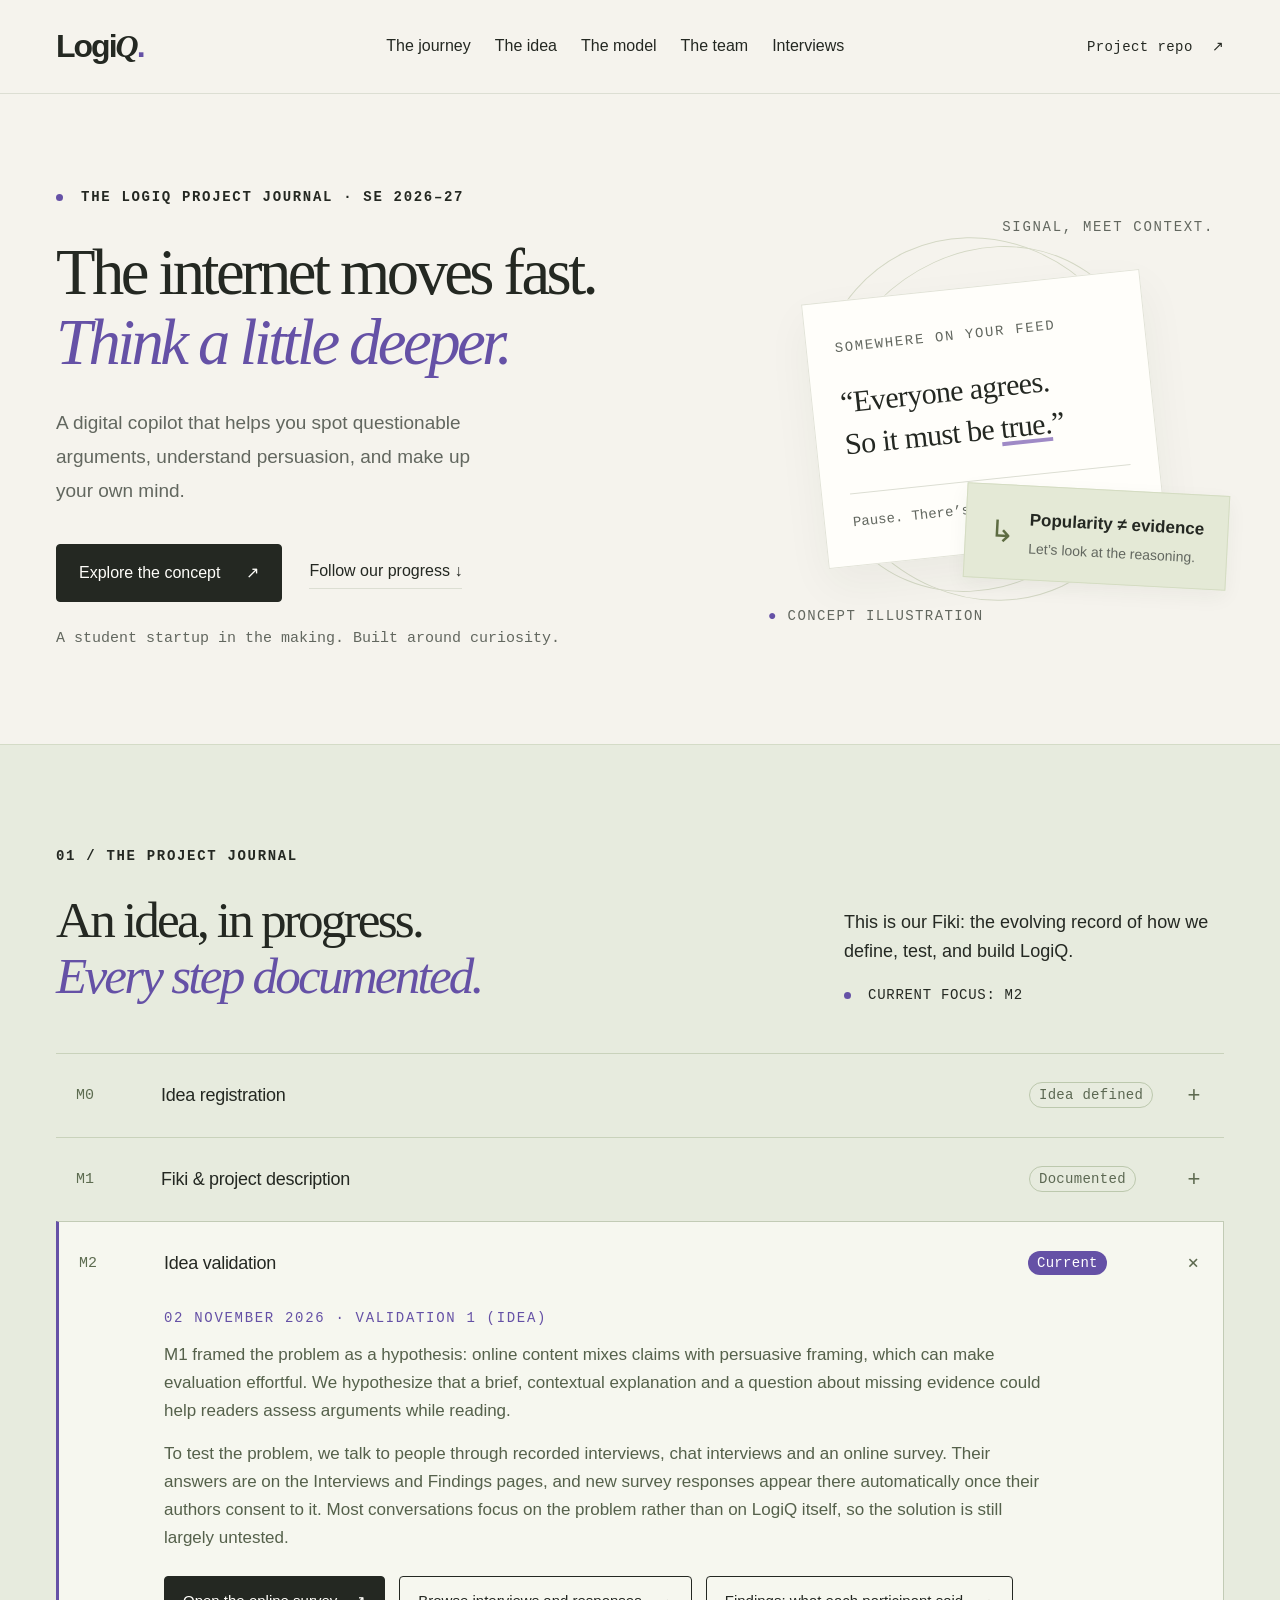
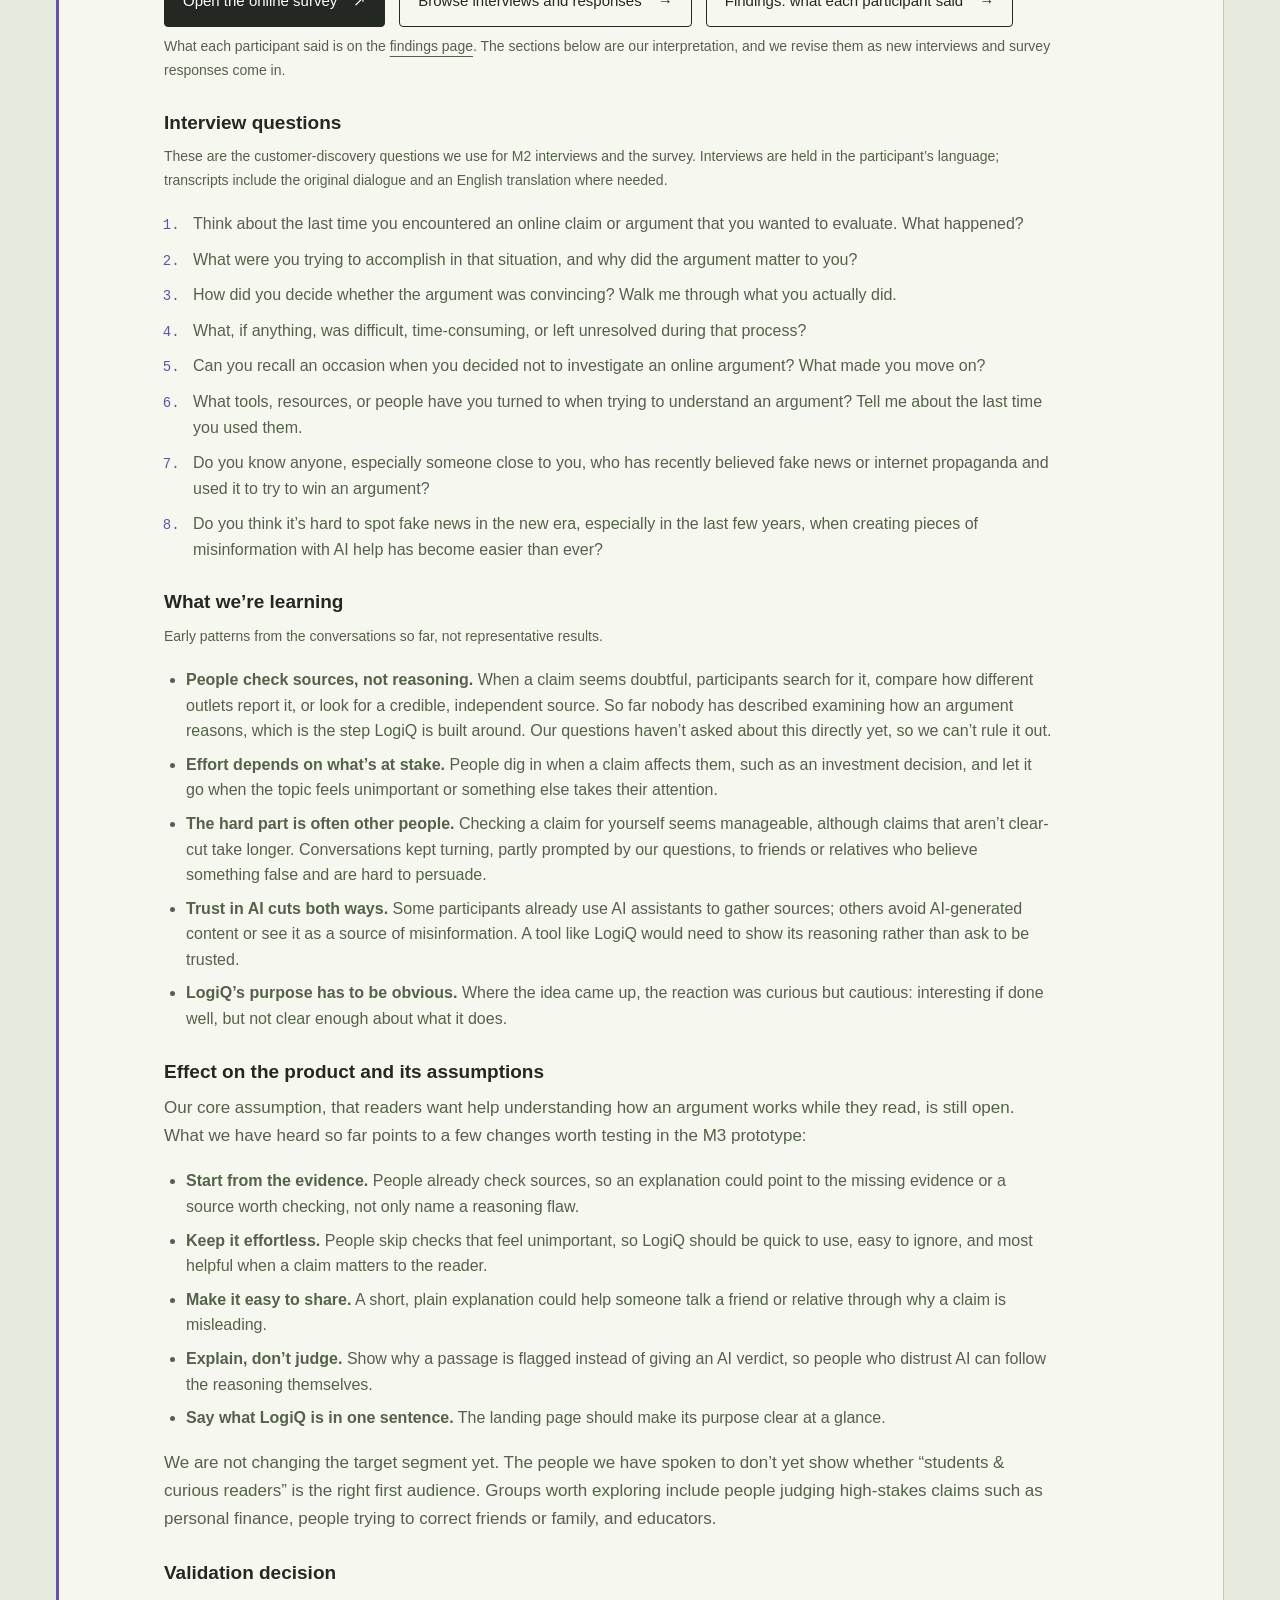
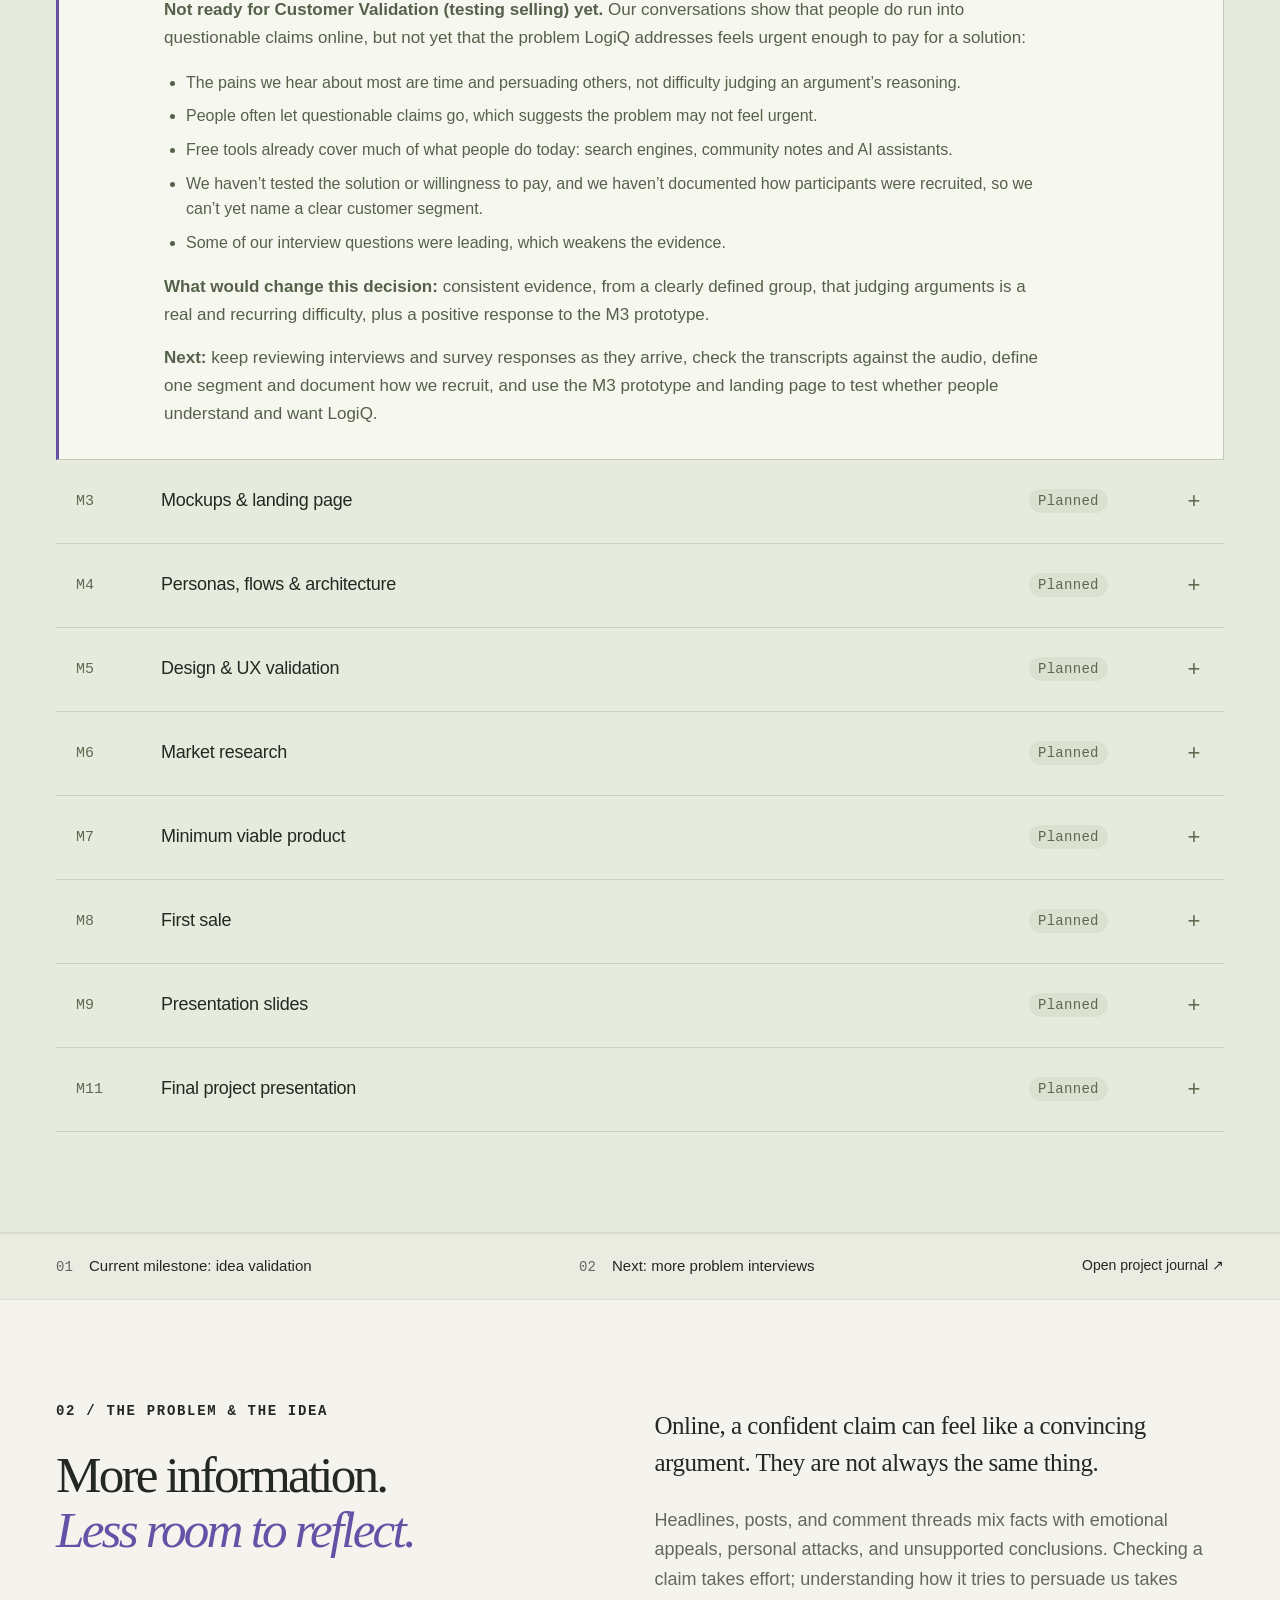
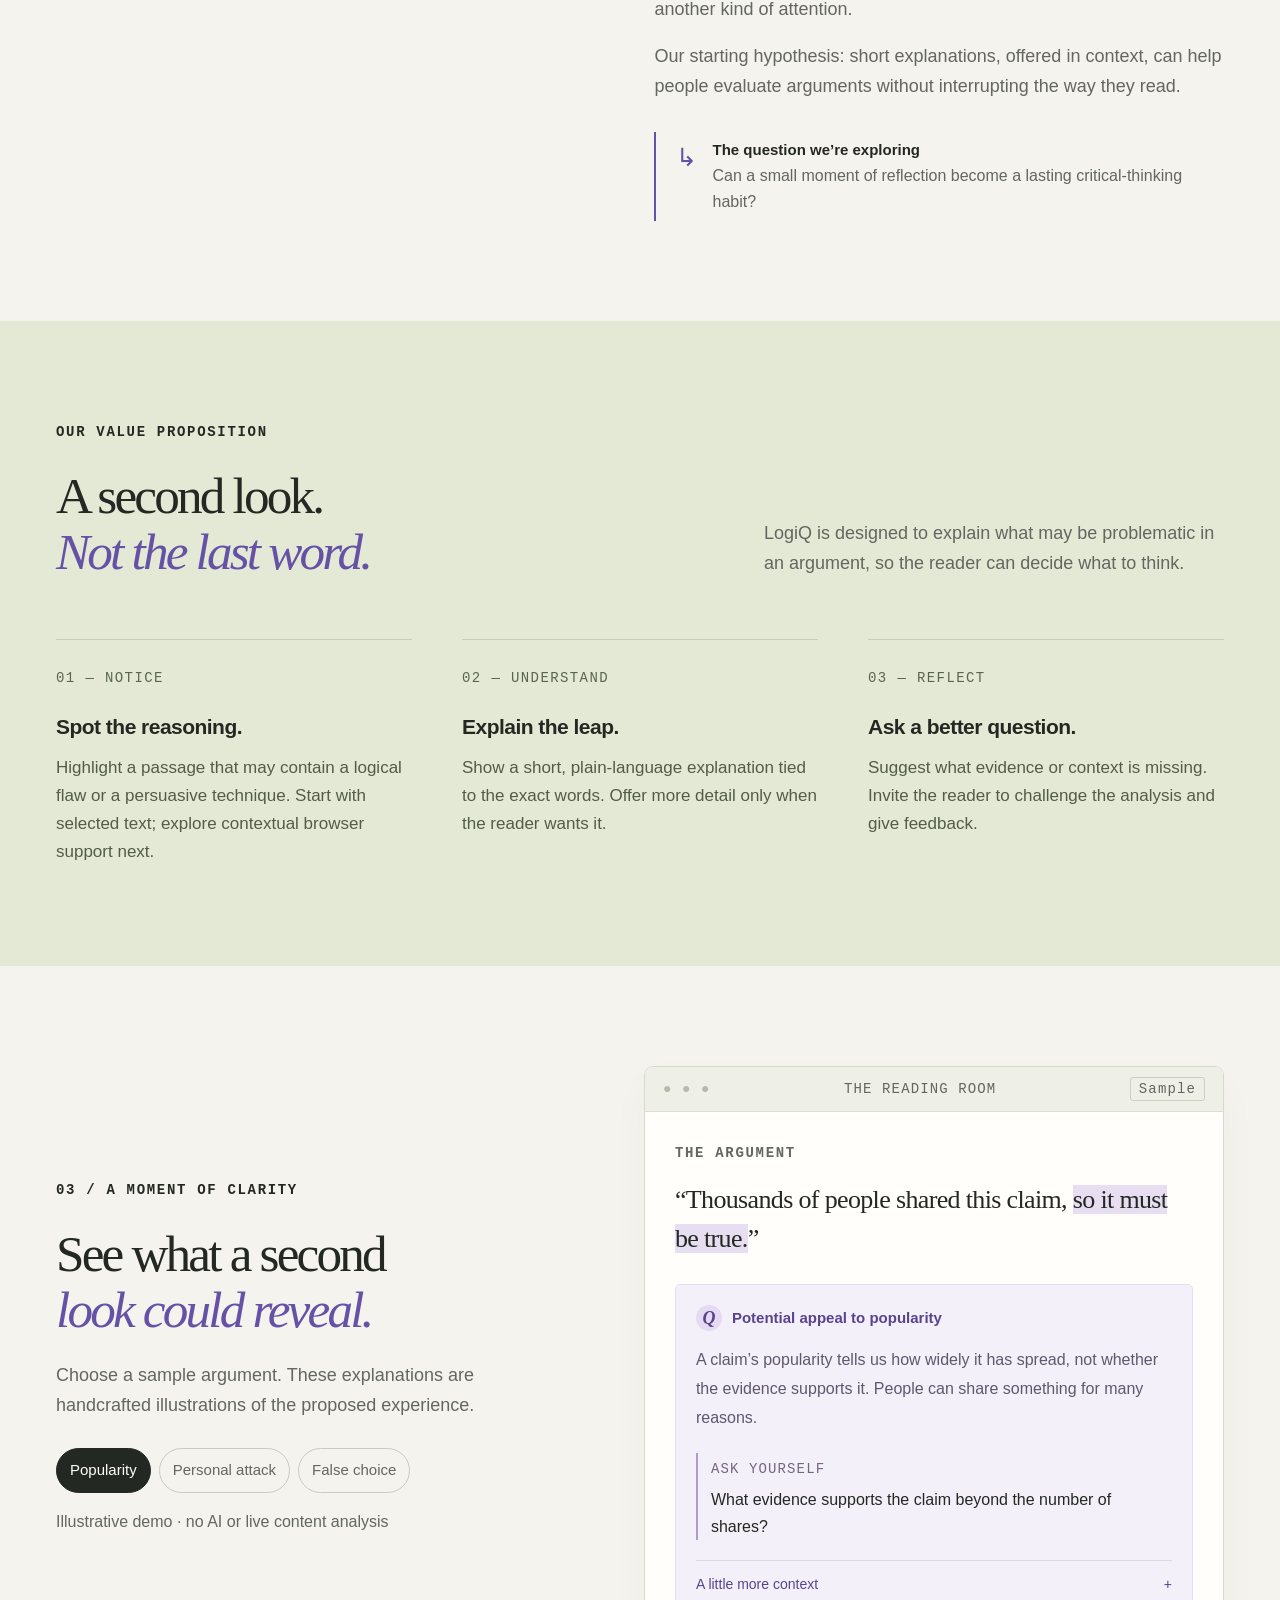
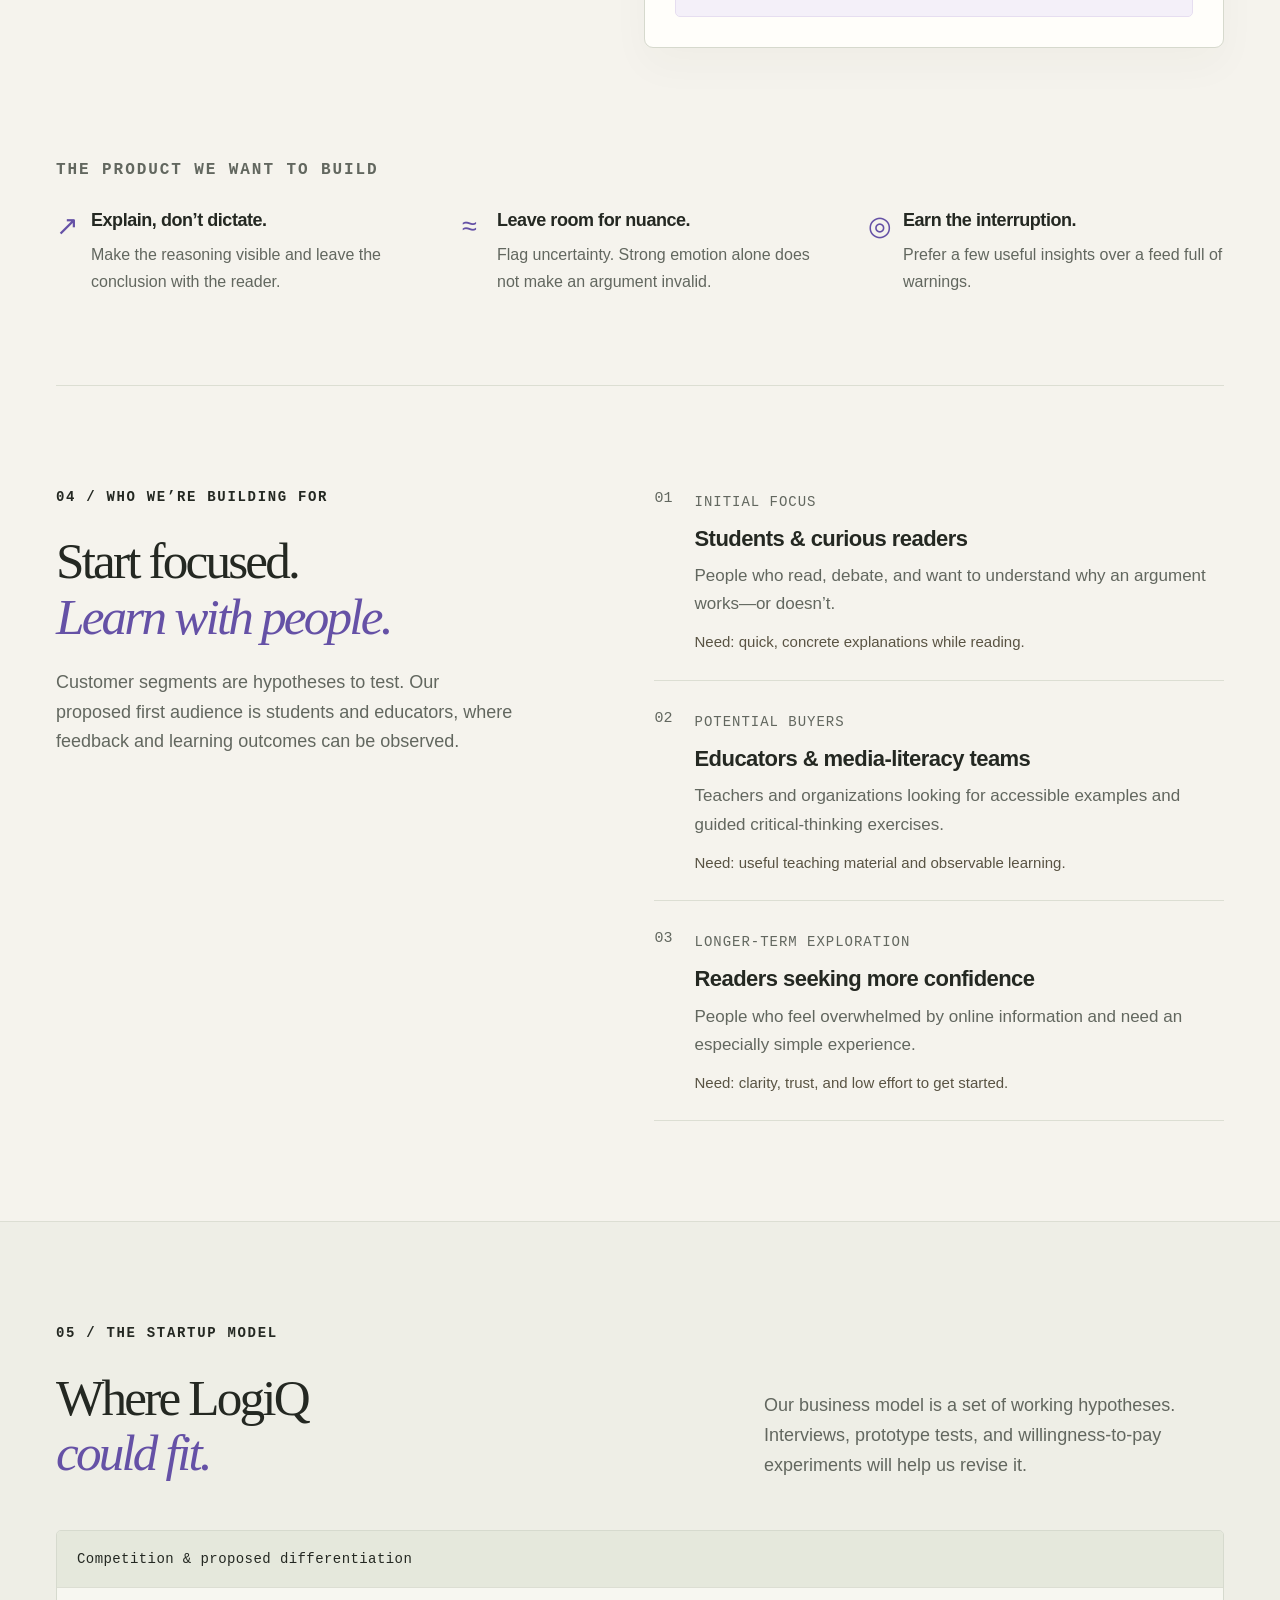
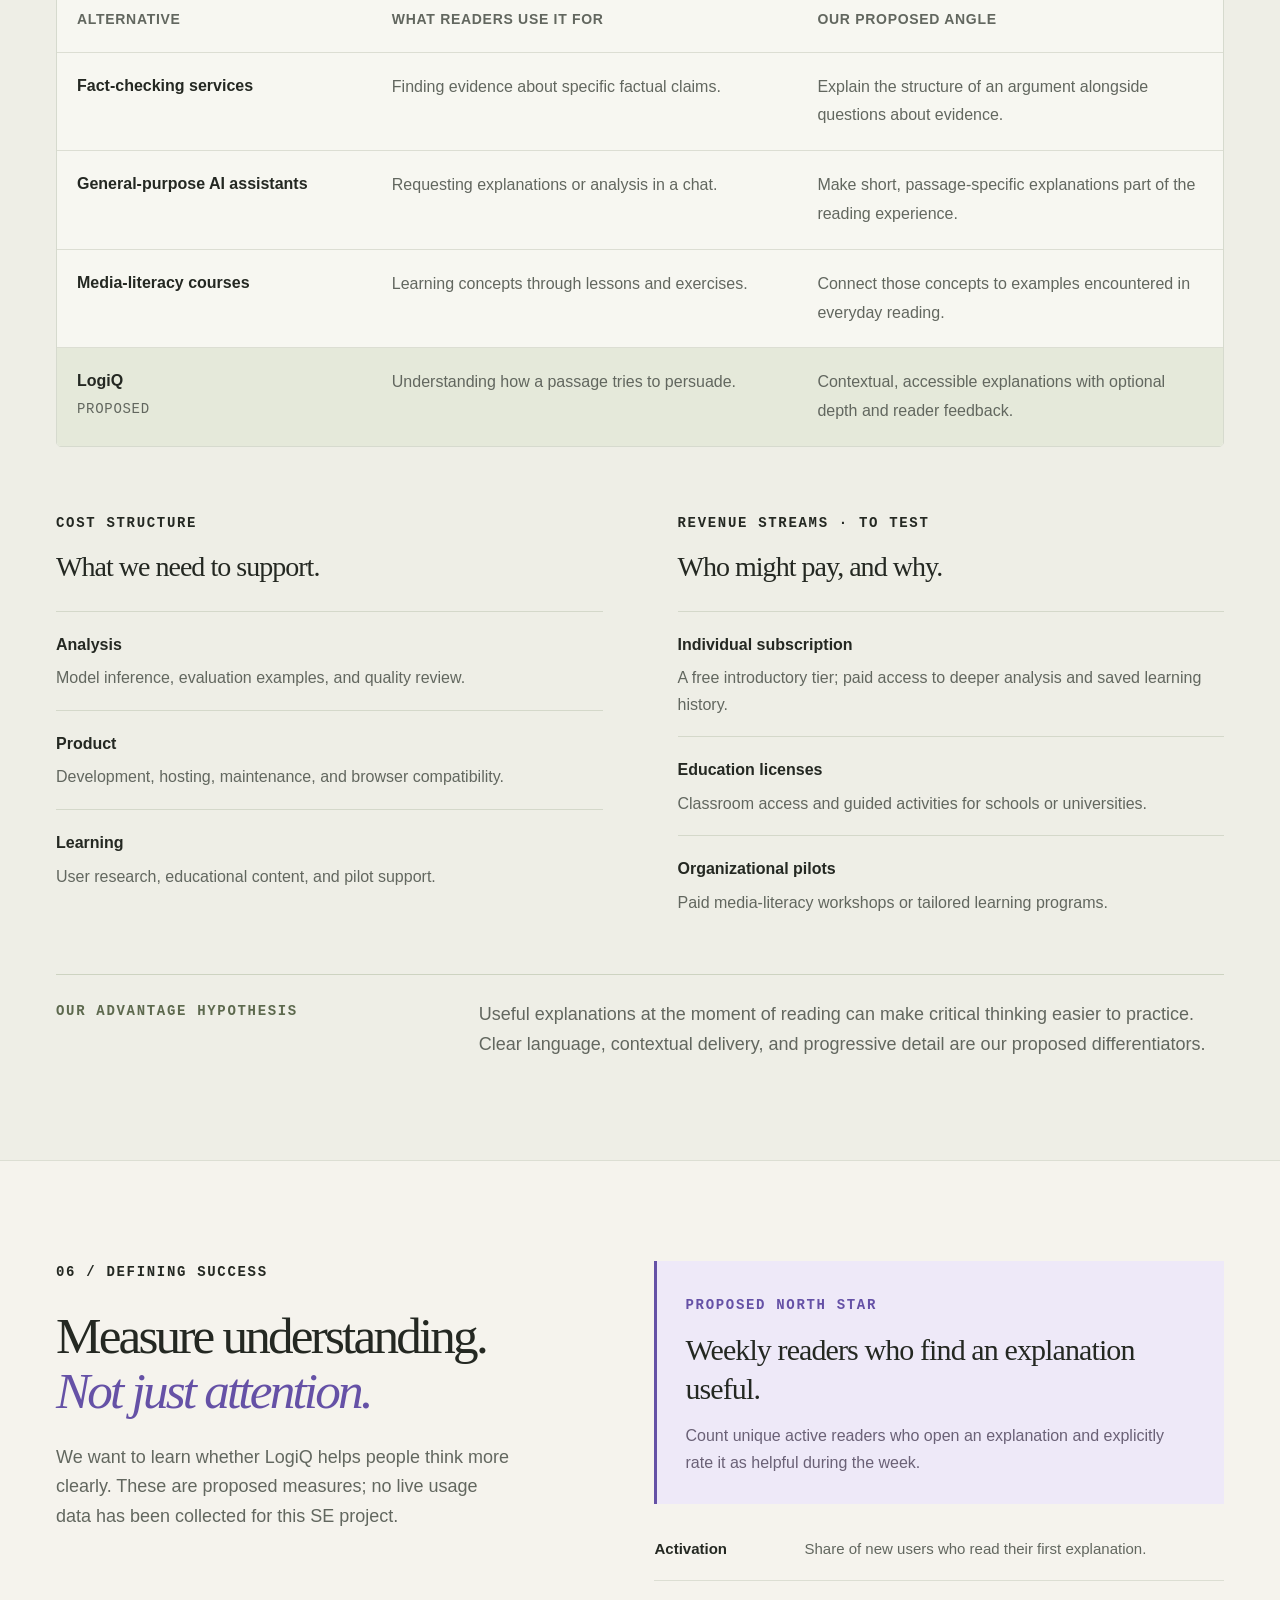
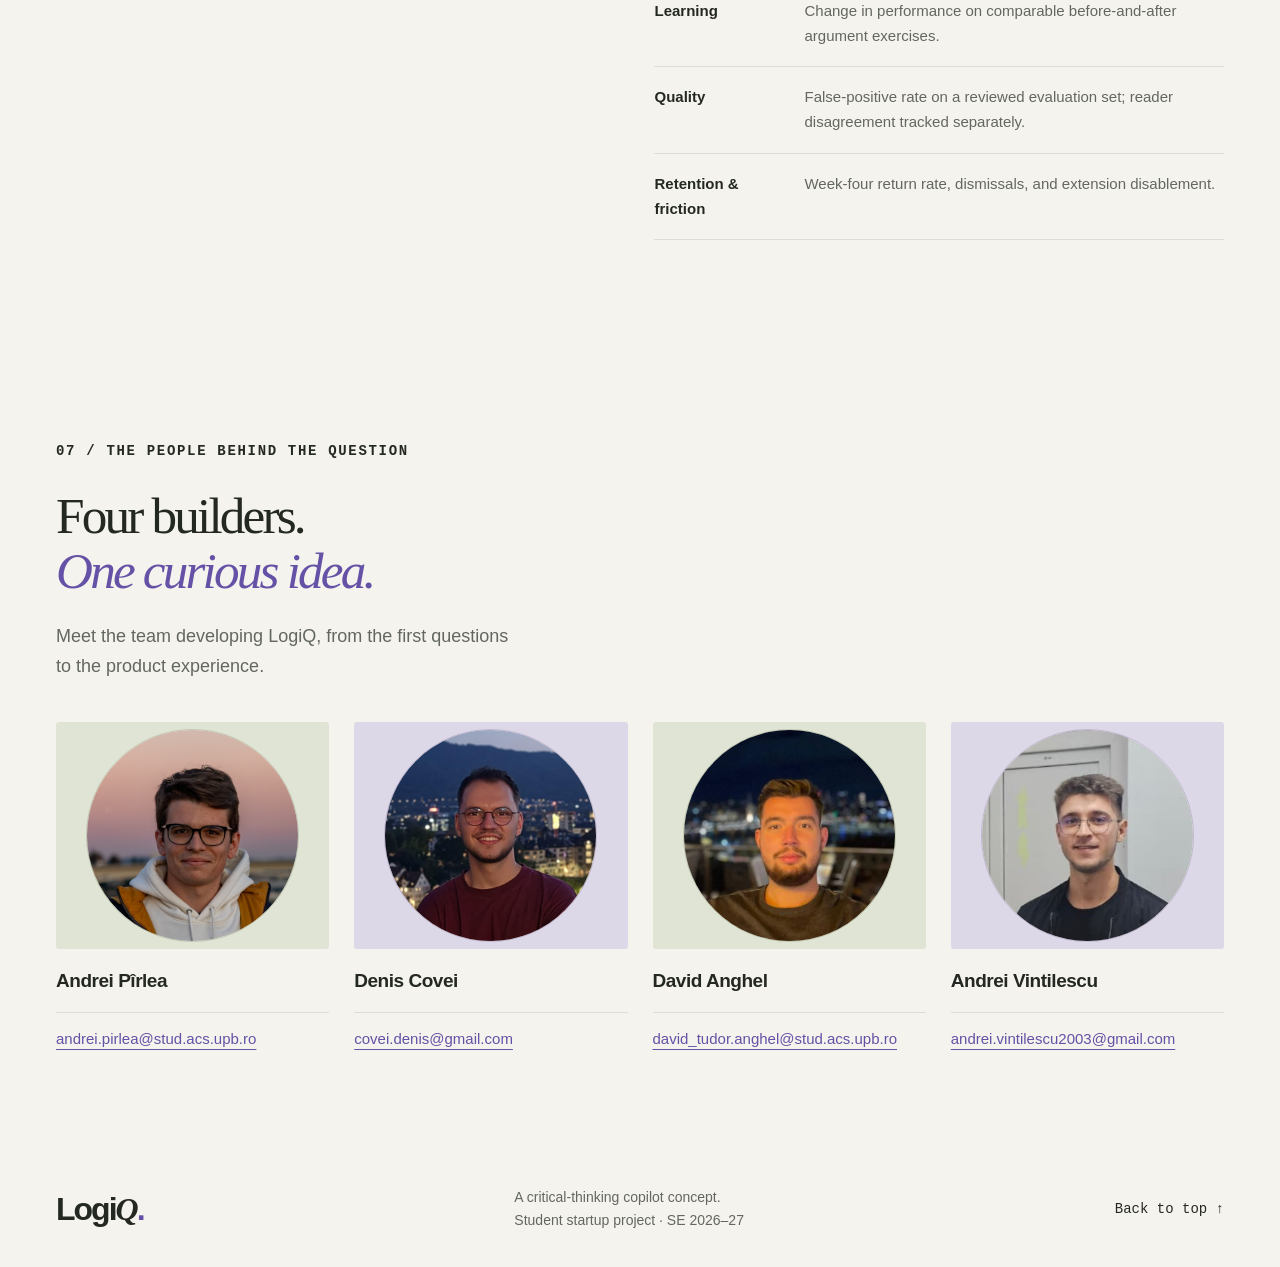
==== commit 4ddf4a6d: "Rewrite M2 conclusions so they hold as responses grow - Merge the interpretation and conclusions int" ====
--- a/index.html
+++ b/index.html
@@ -43,31 +43,32 @@
         <details class="milestone"><summary><span class="milestone-number">M0</span><span class="milestone-title">Idea registration</span><span class="status status-defined">Idea defined</span><span class="expand-icon" aria-hidden="true">+</span></summary><div class="milestone-content"><p>LogiQ’s starting concept is a digital copilot for critical thinking. It aims to highlight potentially problematic reasoning and explain it in accessible language.</p><p class="small-note">This status describes the idea’s definition, not confirmation of course registration.</p></div></details>
         <details class="milestone"><summary><span class="milestone-number">M1</span><span class="milestone-title">Fiki & project description</span><span class="status status-defined">Documented</span><span class="expand-icon" aria-hidden="true">+</span></summary><div class="milestone-content"><p class="eyebrow">19 OCTOBER 2026 · PROJECT DEFINITION</p><p>This page presents the problem, proposed solution, customer segments, competitive positioning, metrics, costs, revenue hypotheses, and team.</p><div class="milestone-links"><a href="#idea">Problem & solution ↗</a><a href="#audience">Customer segments ↗</a><a href="#model">Business model ↗</a><a href="#metrics">Key metrics ↗</a><a href="#team">Team ↗</a></div><p><strong>Next decisions:</strong> use customer discovery to test whether the problem exists before pitching a solution.</p><a class="text-link" href="https://ocw.cs.pub.ro/courses/se/project/milestones/m1" target="_blank" rel="noopener noreferrer">Official M1 requirements ↗</a></div></details>
         <details class="milestone current" id="m2" open><summary><span class="milestone-number">M2</span><span class="milestone-title">Idea validation</span><span class="status status-current">Current</span><span class="expand-icon" aria-hidden="true">+</span></summary><div class="milestone-content m2-content"><p class="eyebrow">02 NOVEMBER 2026 · VALIDATION 1 (IDEA)</p>
-<p>M1 framed the problem as a hypothesis: online content mixes claims with persuasive framing, which can make evaluation effortful. We hypothesize that a brief, contextual explanation and a question about missing evidence could help readers assess arguments while reading.</p><p>To test the problem, we are collecting evidence in three ways: recorded interviews, a WhatsApp interview and an online survey. Each participant has a separate page with their answers, and new consented survey responses appear on the Interviews page automatically. LogiQ was not presented in the recorded interviews; one WhatsApp participant commented on the idea, so the solution remains untested beyond first impressions.</p>
+<p>M1 framed the problem as a hypothesis: online content mixes claims with persuasive framing, which can make evaluation effortful. We hypothesize that a brief, contextual explanation and a question about missing evidence could help readers assess arguments while reading.</p><p>To test the problem, we talk to people through recorded interviews, chat interviews and an online survey. Their answers are on the Interviews and Findings pages, and new survey responses appear there automatically once their authors consent to it. Most conversations focus on the problem rather than on LogiQ itself, so the solution is still largely untested.</p>
 <div class="m2-actions"><a class="button button-dark" href="https://docs.google.com/forms/d/e/1FAIpQLSe82ZtVTgC3aXJwMPEf3MrmYU-SiMWx-4xmwU0hlK-8k3c6nw/viewform" target="_blank" rel="noopener noreferrer">Open the online survey <span aria-hidden="true">↗</span></a><a class="button button-outline" href="./interviews.html">Browse interviews and responses <span aria-hidden="true">→</span></a><a class="button button-outline" href="./findings.html">Findings: what each participant said <span aria-hidden="true">→</span></a></div>
-<p class="small-note">What each participant said is on the <a href="./findings.html">findings page</a>. The interpretation and conclusions below draw on the two recorded interviews and the WhatsApp interview; survey responses are not yet analysed.</p>
-<h3>Interview questions</h3><p class="small-note">These are the eight customer-discovery questions provided for M2. The interviews were conducted in Romanian; the linked transcripts include the original dialogue and English translations.</p>
+<p class="small-note">What each participant said is on the <a href="./findings.html">findings page</a>. The sections below are our interpretation, and we revise them as new interviews and survey responses come in.</p>
+<h3>Interview questions</h3><p class="small-note">These are the customer-discovery questions we use for M2 interviews and the survey. Interviews are held in the participant’s language; transcripts include the original dialogue and an English translation where needed.</p>
 <ol class="interview-questions"><li>Think about the last time you encountered an online claim or argument that you wanted to evaluate. What happened?</li><li>What were you trying to accomplish in that situation, and why did the argument matter to you?</li><li>How did you decide whether the argument was convincing? Walk me through what you actually did.</li><li>What, if anything, was difficult, time-consuming, or left unresolved during that process?</li><li>Can you recall an occasion when you decided not to investigate an online argument? What made you move on?</li><li>What tools, resources, or people have you turned to when trying to understand an argument? Tell me about the last time you used them.</li><li>Do you know anyone, especially someone close to you, who has recently believed fake news or internet propaganda and used it to try to win an argument?</li><li>Do you think it’s hard to spot fake news in the new era, especially in the last few years, when creating pieces of misinformation with AI help has become easier than ever?</li></ol>
-<h3>Interpretation: exploratory themes</h3><p class="small-note">These are early observations from two interviews, not representative findings. The machine-assisted transcripts and translations have not been checked by a human listener.</p>
-<ul class="evidence-list"><li><strong>Checking centred on sources, not reasoning.</strong> Both participants judged claims by who published them and whether other sources agree. Neither described analysing an argument’s reasoning or mentioned the logical flaws and persuasion techniques LogiQ is designed around. The questions did not probe this directly, so this does not show the reasoning problem is absent. It does weaken the assumption that readers already think about arguments in those terms.</li>
-<li><strong>Effort followed the stakes.</strong> Baldo checked a claim tied to a personal investment and skipped unimportant ones. If this pattern holds, help may be wanted mainly when a claim feels consequential and ignored otherwise.</li>
-<li><strong>The clearest pain was time.</strong> Baldo described the cost of checking claims that are not clear-cut. Gabi described difficulty mainly for other people.</li>
-<li><strong>Alternatives are already in use:</strong> search engines, comparing outlets, community notes and a general AI agent. LogiQ would need a clear advantage over these, especially over general-purpose AI assistants.</li>
-<li><strong>Vulnerability was placed in others.</strong> Gabi pointed to people with strong beliefs; Baldo said “pretty much everyone”. Together with Gabi’s preference for school and media education, this hints that the person who sees the problem may not be the one who would use a tool. That fits M1’s idea of educators and media-literacy teams as possible buyers, but it is speculative.</li>
-<li><strong>AI-made misinformation raised concern:</strong> both participants said it was harder to assess, but this is an opinion rather than an observed behavior.</li></ul>
-<h3>Conclusions so far</h3><p class="small-note">Drawn from the two recorded interviews and the WhatsApp interview. The WhatsApp evidence is the team’s summary, not a transcript, so it counts as weaker evidence. Survey responses are not yet analysed.</p>
-<ul class="evidence-list"><li><strong>People check sources, not reasoning.</strong> All three participants judged a claim by searching, comparing outlets or looking for credible, independent sources. None described examining how an argument reasons, the step LogiQ is built around.</li>
-<li><strong>Effort depends on how much the claim matters.</strong> Two participants said they move on when a claim feels unimportant, and one added that they move on when distracted. Checking happened when something was at stake, such as a personal investment.</li>
-<li><strong>Checking is manageable; two harder moments stand out.</strong> Quick checks seemed manageable. What took effort was claims that are not clear-cut (one participant) and convincing someone else who already believes a claim (the WhatsApp participant).</li>
-<li><strong>Trust in AI is mixed.</strong> One participant already asks an AI agent for sources for and against a claim. Another prefers sources that are not AI-generated, and a third called AI-made stories “a real danger”. An AI-based tool would have to earn trust by showing its reasons.</li>
-<li><strong>First reaction to LogiQ: interested, but unclear.</strong> The one participant who saw the idea found it interesting and possibly helpful if done well, but wanted its purpose explained more clearly and in a friendlier way.</li></ul>
-<h3>Effect on the product and its assumptions</h3><ul class="evidence-list"><li><strong>“Checking a claim takes effort”:</strong> partly supported. Effort grows with claims that are not clear-cut, but people often skip checking when a claim feels unimportant. LogiQ has to be very low-effort, or focus on moments that matter to the reader.</li>
-<li><strong>“Readers want explanations of reasoning while reading”:</strong> still not supported and not directly tested. This remains the main assumption. The next interviews should ask how people judge an argument whose source looks credible, and about the last time they tried to change someone’s mind.</li>
-<li><strong>Adjustments to test in the M3 prototype, not yet decided:</strong> (1) connect each explanation to the missing evidence or sources, since that is how participants already check; (2) make explanations short and plain enough to share in a discussion; (3) show why something is flagged rather than giving an AI verdict; (4) state LogiQ’s purpose in one plain sentence on the landing page.</li>
-<li><strong>Target segment:</strong> no change is justified yet. Participants so far are working professionals and a social-media user, so fit with “students &amp; curious readers” is still untested. Contexts worth exploring: people judging high-stakes claims (such as personal finance), people trying to correct friends or family, and educators.</li>
-<li><strong>Product:</strong> the core concept stays. The adjustments above are hypotheses for the prototype, not decided changes.</li></ul>
-<h3>Validation decision</h3><p><strong>Not ready for Customer Validation (testing selling).</strong></p><ul class="evidence-list"><li>The evidence is three interviews with undocumented recruitment, one of them available only as a summary, so no customer segment has been identified.</li><li>The problem as LogiQ frames it, difficulty judging reasoning, was not clearly observed. The pains that did appear (claims that are not clear-cut, persuading others) each came from one participant, and two participants skip checking when a claim feels unimportant. That suggests the problem may not feel urgent.</li><li>Participants already use free alternatives: search engines, community notes and AI assistants.</li><li>Only one participant reacted to the idea; the reaction was conditional, and willingness to pay was not tested.</li><li>Some answers were shaped by leading or solution-oriented questions.</li></ul>
-<p><strong>Next:</strong> analyse the survey responses against the same assumptions as they arrive; check the transcripts against the audio; define one segment and document how participants are recruited; and use the M3 prototype and landing page to test whether people understand and want LogiQ before testing an offer.</p></div></details>
+<h3>What we’re learning</h3><p class="small-note">Early patterns from the conversations so far, not representative results.</p>
+<ul class="evidence-list"><li><strong>People check sources, not reasoning.</strong> When a claim seems doubtful, participants search for it, compare how different outlets report it, or look for a credible, independent source. So far nobody has described examining how an argument reasons, which is the step LogiQ is built around. Our questions haven’t asked about this directly yet, so we can’t rule it out.</li>
+<li><strong>Effort depends on what’s at stake.</strong> People dig in when a claim affects them, such as an investment decision, and let it go when the topic feels unimportant or something else takes their attention.</li>
+<li><strong>The hard part is often other people.</strong> Checking a claim for yourself seems manageable, although claims that aren’t clear-cut take longer. Conversations kept turning, partly prompted by our questions, to friends or relatives who believe something false and are hard to persuade.</li>
+<li><strong>Trust in AI cuts both ways.</strong> Some participants already use AI assistants to gather sources; others avoid AI-generated content or see it as a source of misinformation. A tool like LogiQ would need to show its reasoning rather than ask to be trusted.</li>
+<li><strong>LogiQ’s purpose has to be obvious.</strong> Where the idea came up, the reaction was curious but cautious: interesting if done well, but not clear enough about what it does.</li></ul>
+<h3>Effect on the product and its assumptions</h3><p>Our core assumption, that readers want help understanding how an argument works while they read, is still open. What we have heard so far points to a few changes worth testing in the M3 prototype:</p>
+<ul class="evidence-list"><li><strong>Start from the evidence.</strong> People already check sources, so an explanation could point to the missing evidence or a source worth checking, not only name a reasoning flaw.</li>
+<li><strong>Keep it effortless.</strong> People skip checks that feel unimportant, so LogiQ should be quick to use, easy to ignore, and most helpful when a claim matters to the reader.</li>
+<li><strong>Make it easy to share.</strong> A short, plain explanation could help someone talk a friend or relative through why a claim is misleading.</li>
+<li><strong>Explain, don’t judge.</strong> Show why a passage is flagged instead of giving an AI verdict, so people who distrust AI can follow the reasoning themselves.</li>
+<li><strong>Say what LogiQ is in one sentence.</strong> The landing page should make its purpose clear at a glance.</li></ul>
+<p>We are not changing the target segment yet. The people we have spoken to don’t yet show whether “students &amp; curious readers” is the right first audience. Groups worth exploring include people judging high-stakes claims such as personal finance, people trying to correct friends or family, and educators.</p>
+<h3>Validation decision</h3><p><strong>Not ready for Customer Validation (testing selling) yet.</strong> Our conversations show that people do run into questionable claims online, but not yet that the problem LogiQ addresses feels urgent enough to pay for a solution:</p>
+<ul class="evidence-list"><li>The pains we hear about most are time and persuading others, not difficulty judging an argument’s reasoning.</li>
+<li>People often let questionable claims go, which suggests the problem may not feel urgent.</li>
+<li>Free tools already cover much of what people do today: search engines, community notes and AI assistants.</li>
+<li>We haven’t tested the solution or willingness to pay, and we haven’t documented how participants were recruited, so we can’t yet name a clear customer segment.</li>
+<li>Some of our interview questions were leading, which weakens the evidence.</li></ul>
+<p><strong>What would change this decision:</strong> consistent evidence, from a clearly defined group, that judging arguments is a real and recurring difficulty, plus a positive response to the M3 prototype.</p>
+<p><strong>Next:</strong> keep reviewing interviews and survey responses as they arrive, check the transcripts against the audio, define one segment and document how we recruit, and use the M3 prototype and landing page to test whether people understand and want LogiQ.</p></div></details>
         <details class="milestone"><summary><span class="milestone-number">M3</span><span class="milestone-title">Mockups & landing page</span><span class="status">Planned</span><span class="expand-icon" aria-hidden="true">+</span></summary><div class="milestone-content"><p>Adapt the existing LogiQ design exploration into a focused prototype. Build a separate customer-facing landing page and record what it is intended to test.</p><p><strong>Evidence to add:</strong> prototype link, main screens, landing page, and feedback.</p></div></details>
         <details class="milestone"><summary><span class="milestone-number">M4</span><span class="milestone-title">Personas, flows & architecture</span><span class="status">Planned</span><span class="expand-icon" aria-hidden="true">+</span></summary><div class="milestone-content"><p>Refine personas from research, map the reading-to-explanation flow, write user stories, and define an architecture with explicit analysis and privacy boundaries.</p><p><strong>Evidence to add:</strong> personas, user flows, prioritized stories, and architecture decisions.</p></div></details>
         <details class="milestone"><summary><span class="milestone-number">M5</span><span class="milestone-title">Design & UX validation</span><span class="status">Planned</span><span class="expand-icon" aria-hidden="true">+</span></summary><div class="milestone-content"><p>Test whether users notice an insight, understand its explanation, and can disagree or dismiss it. Look for confusing labels and unnecessary interruptions.</p><p><strong>Evidence to add:</strong> tasks, observations, and before-and-after design changes.</p></div></details>
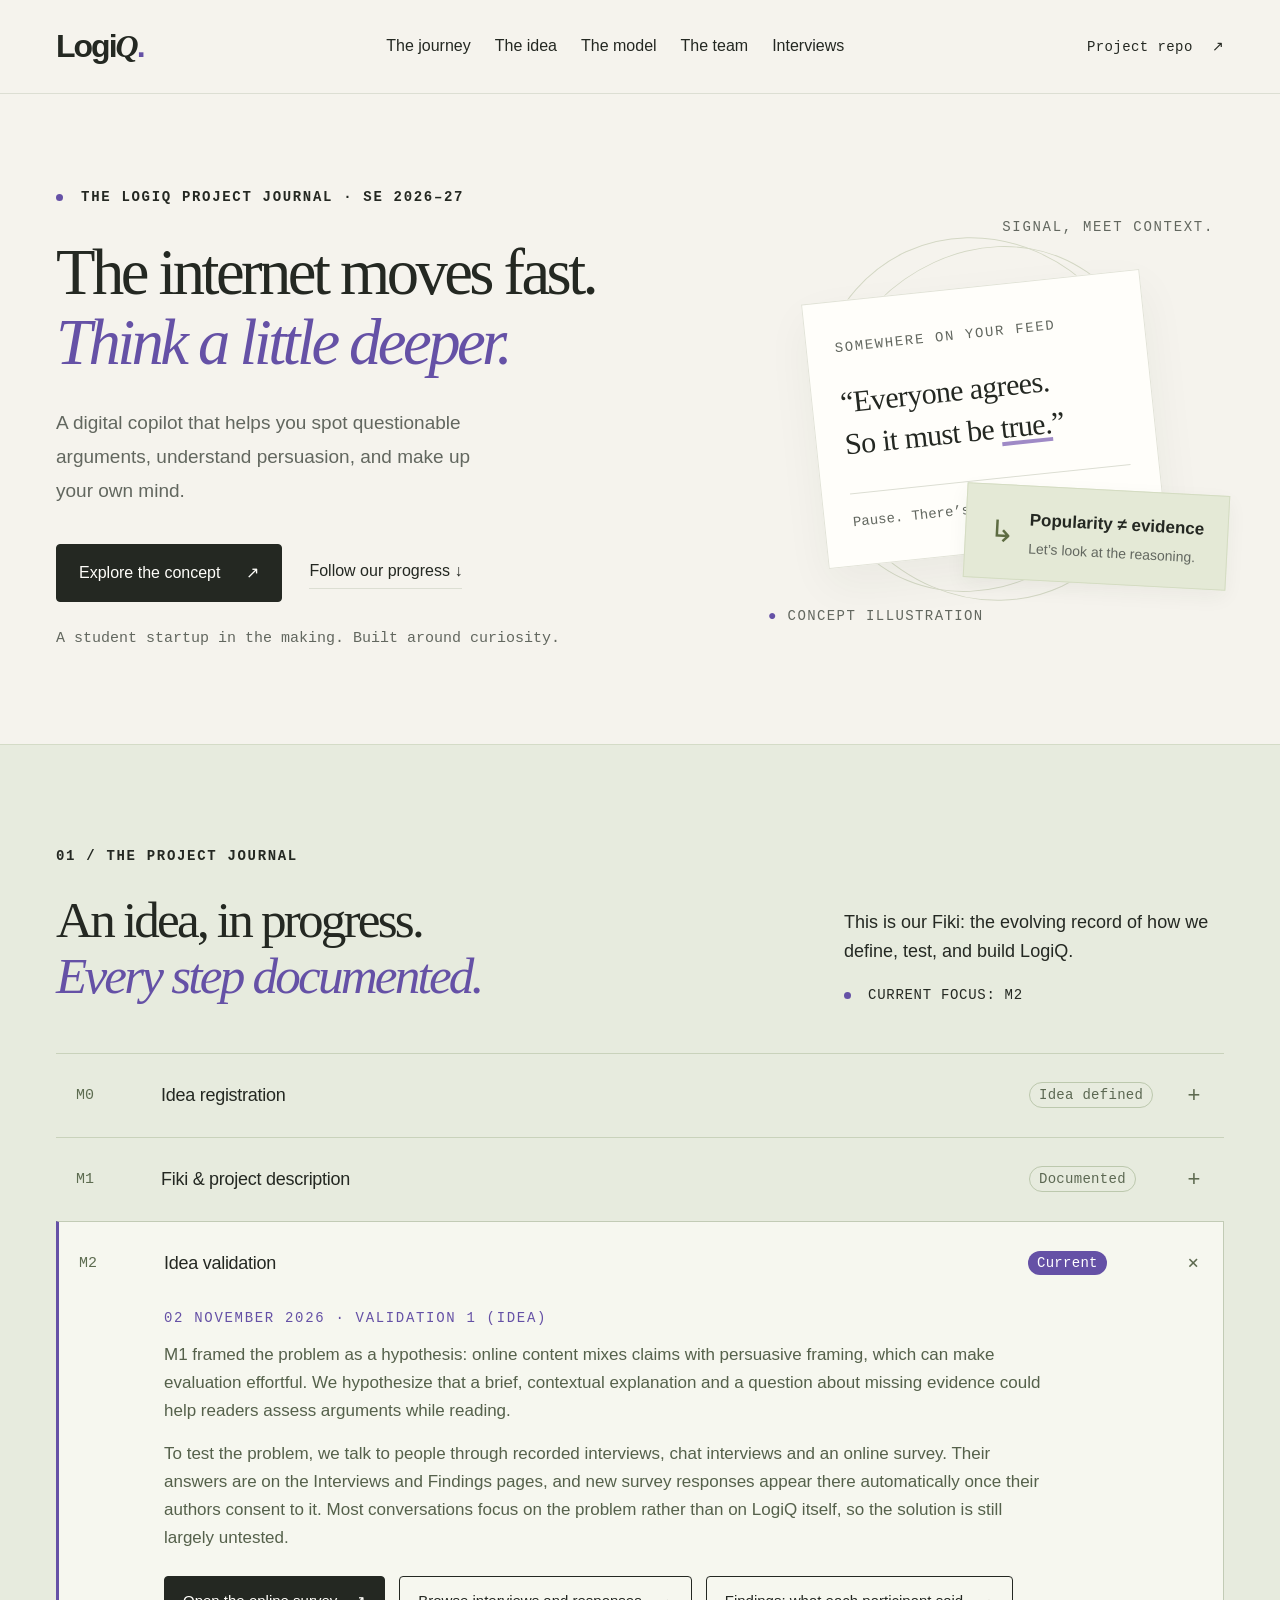
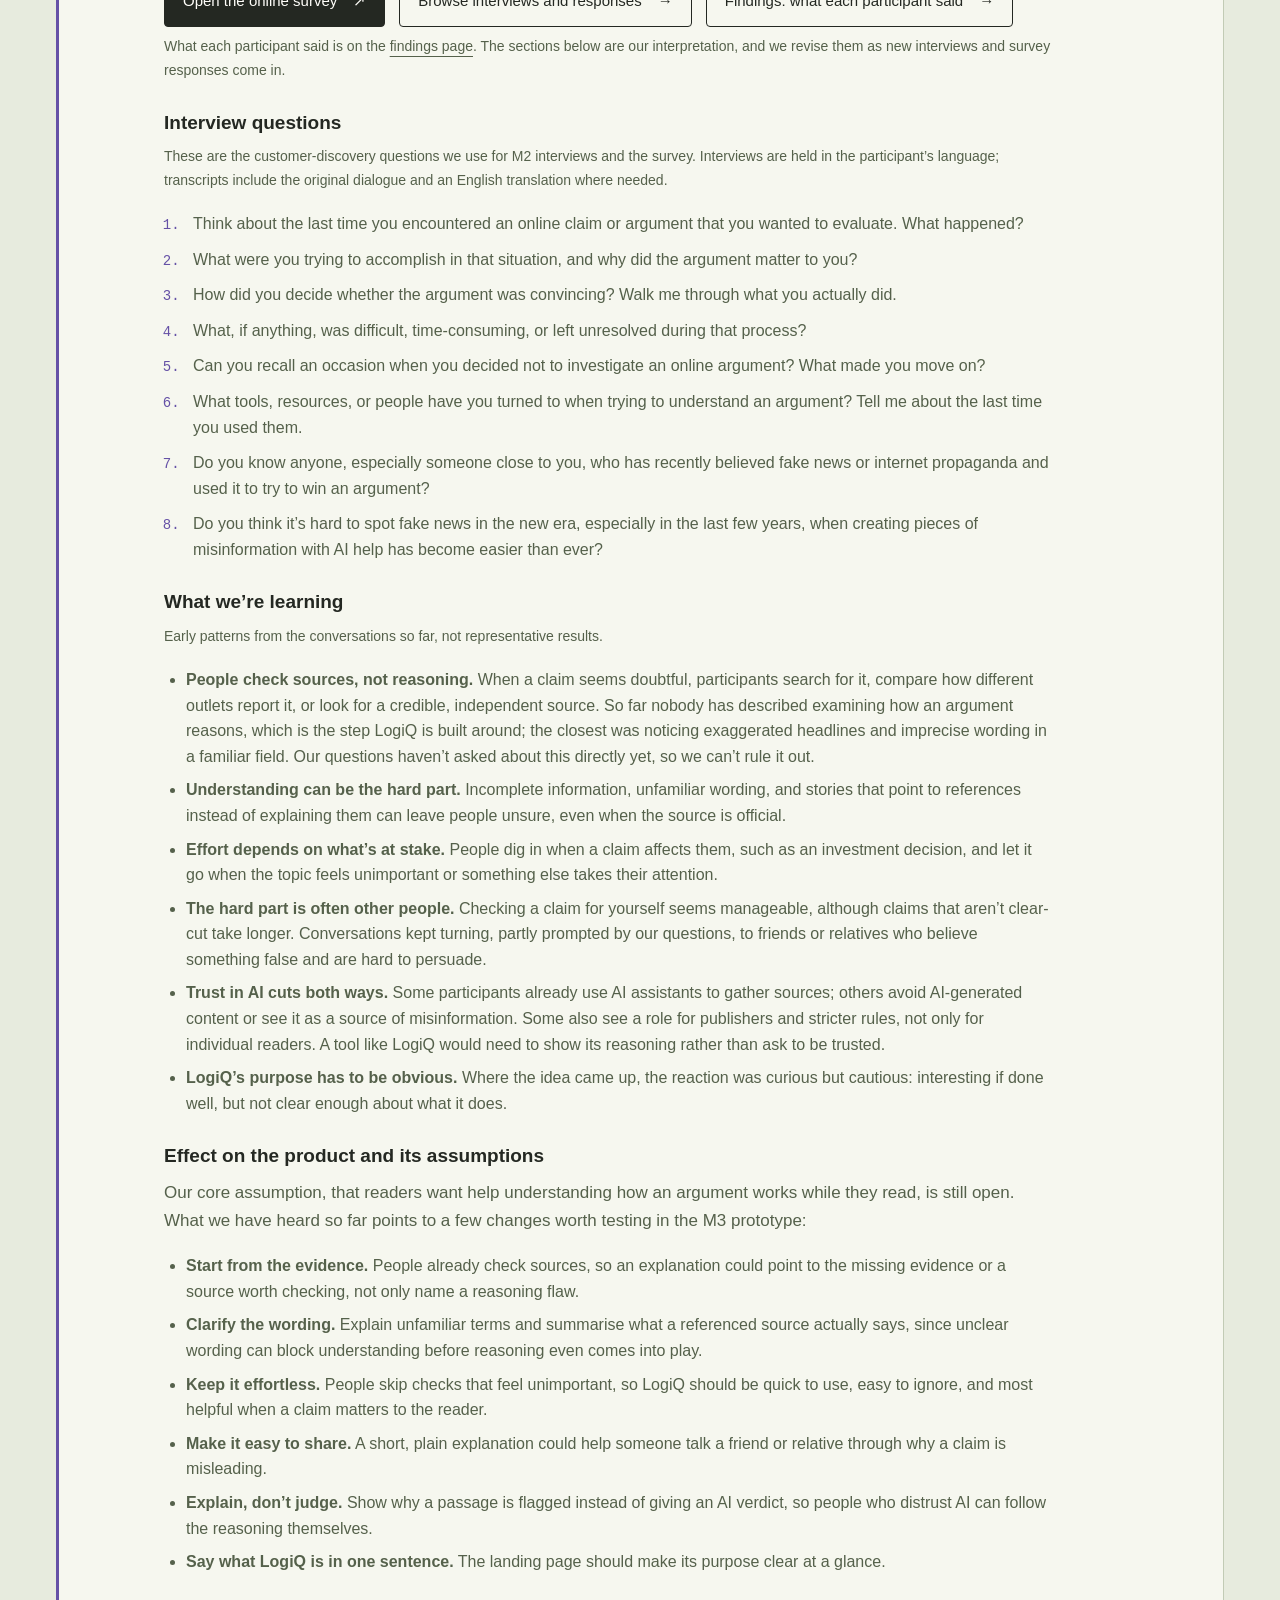
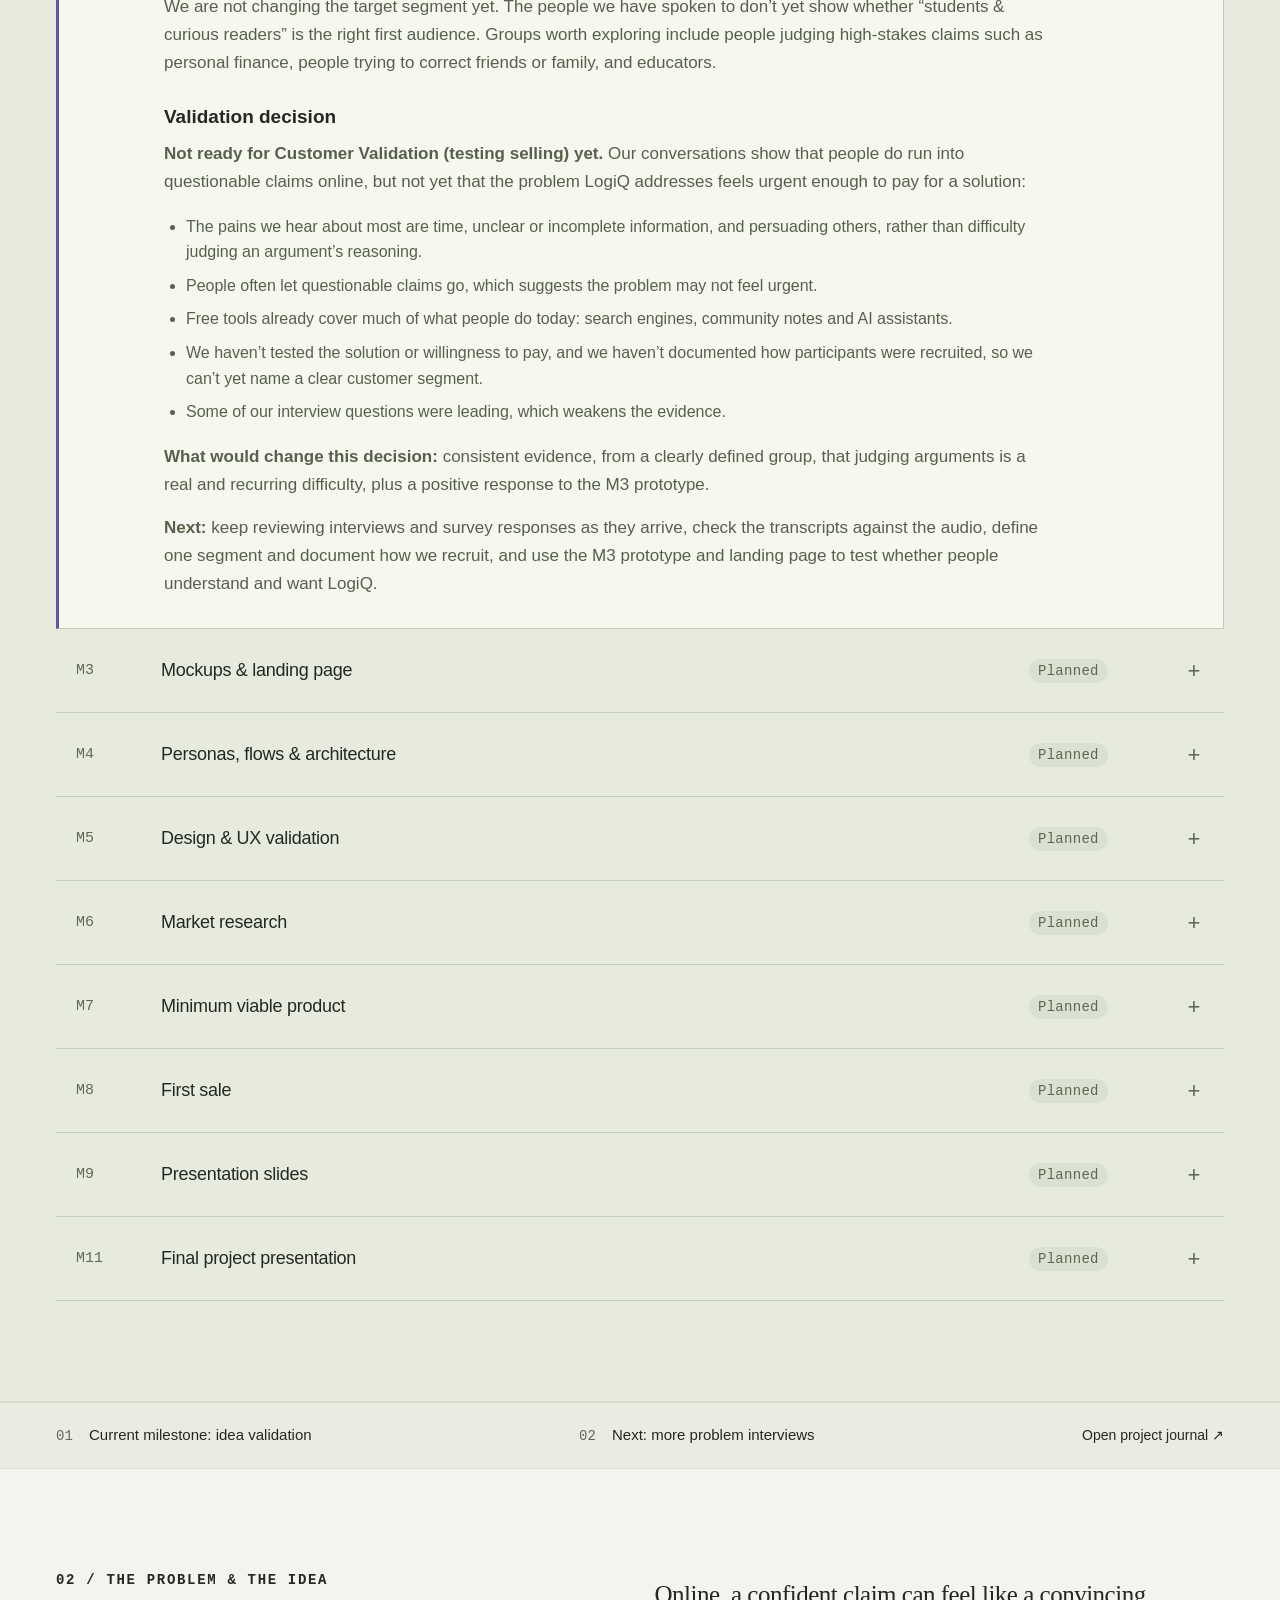
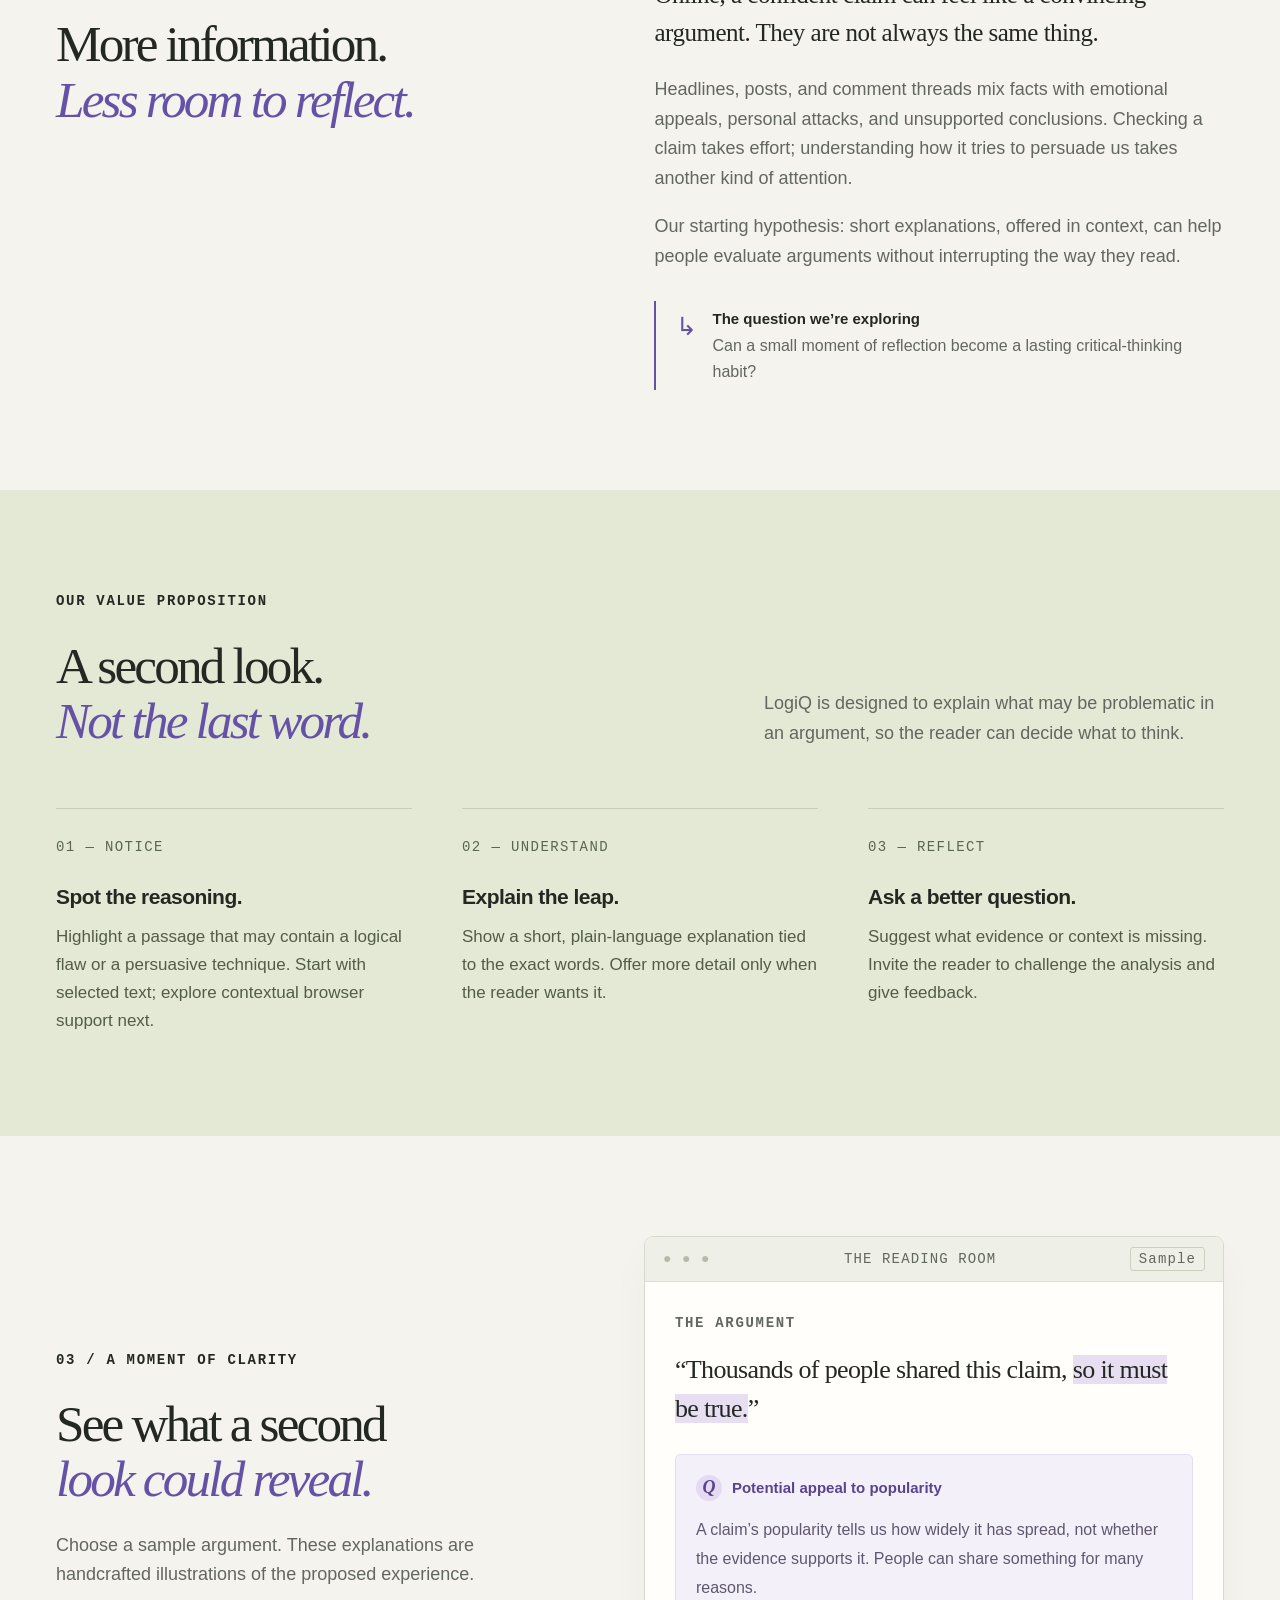
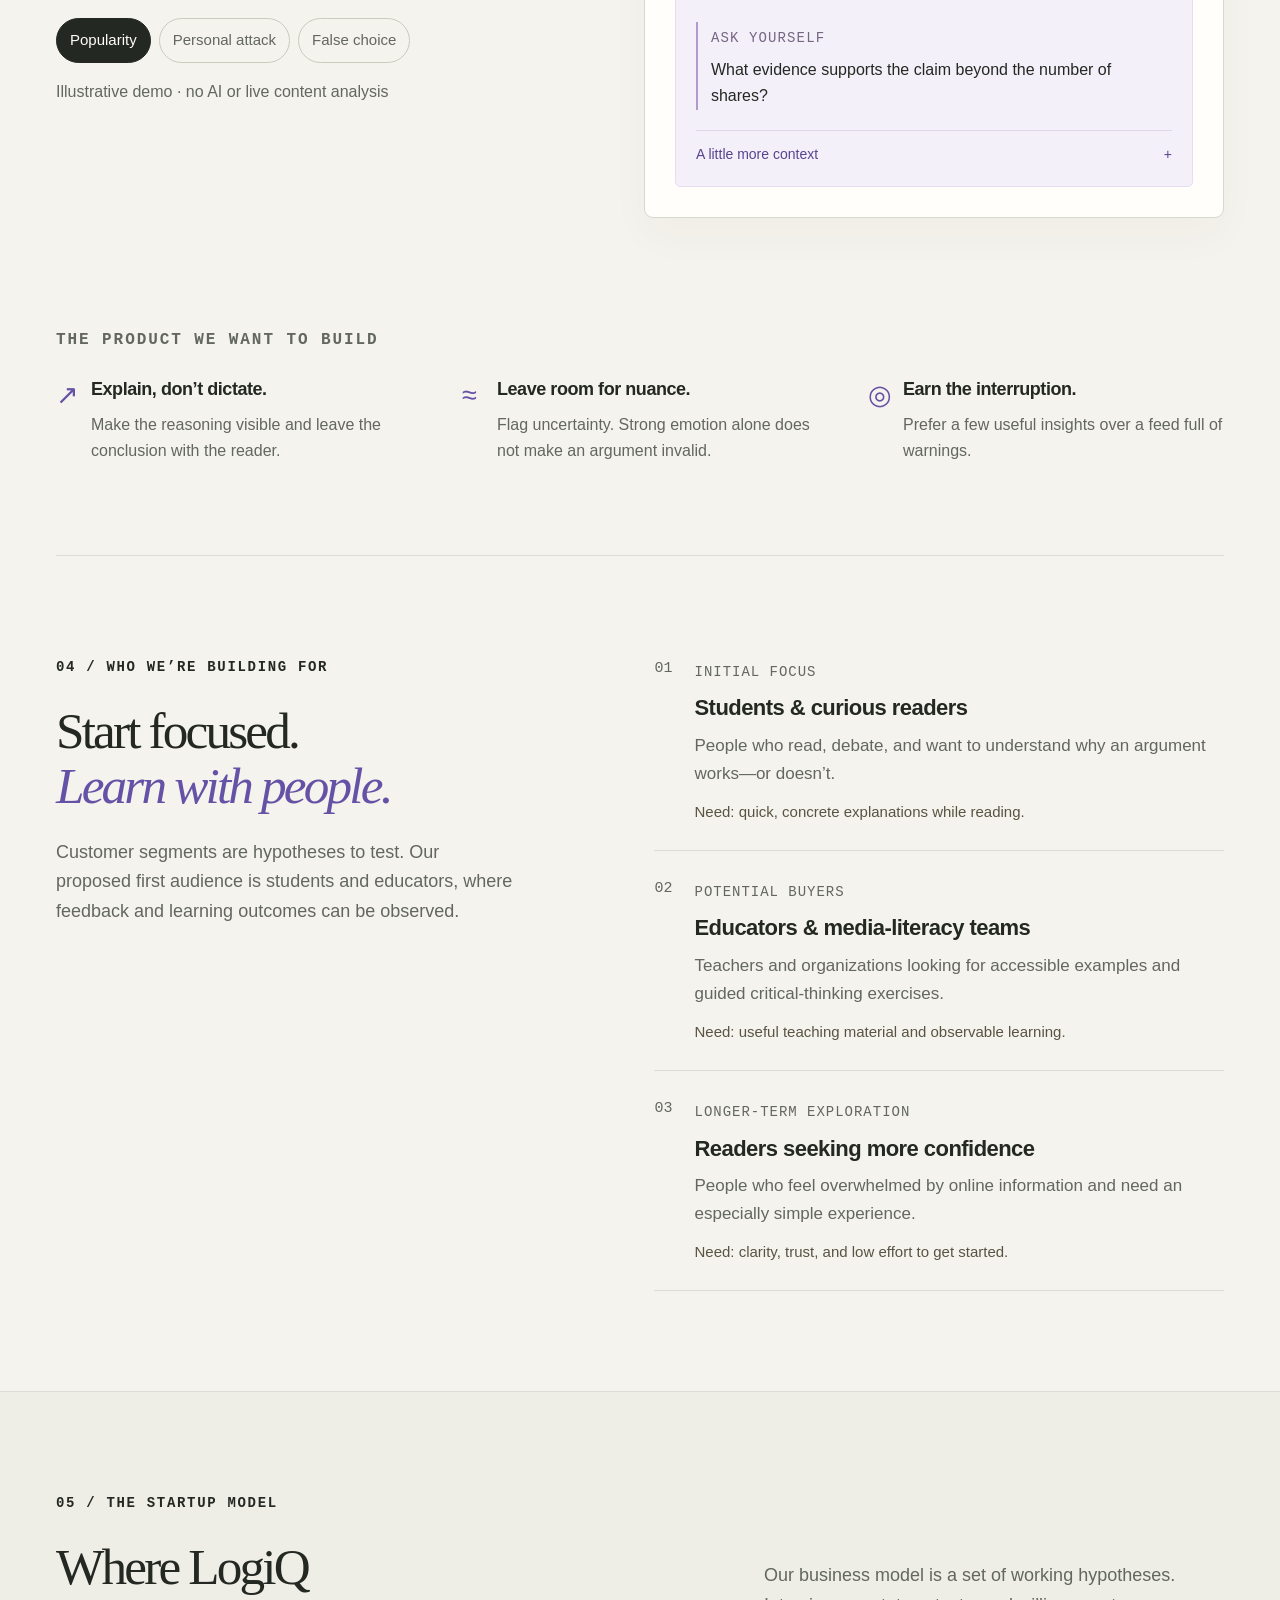
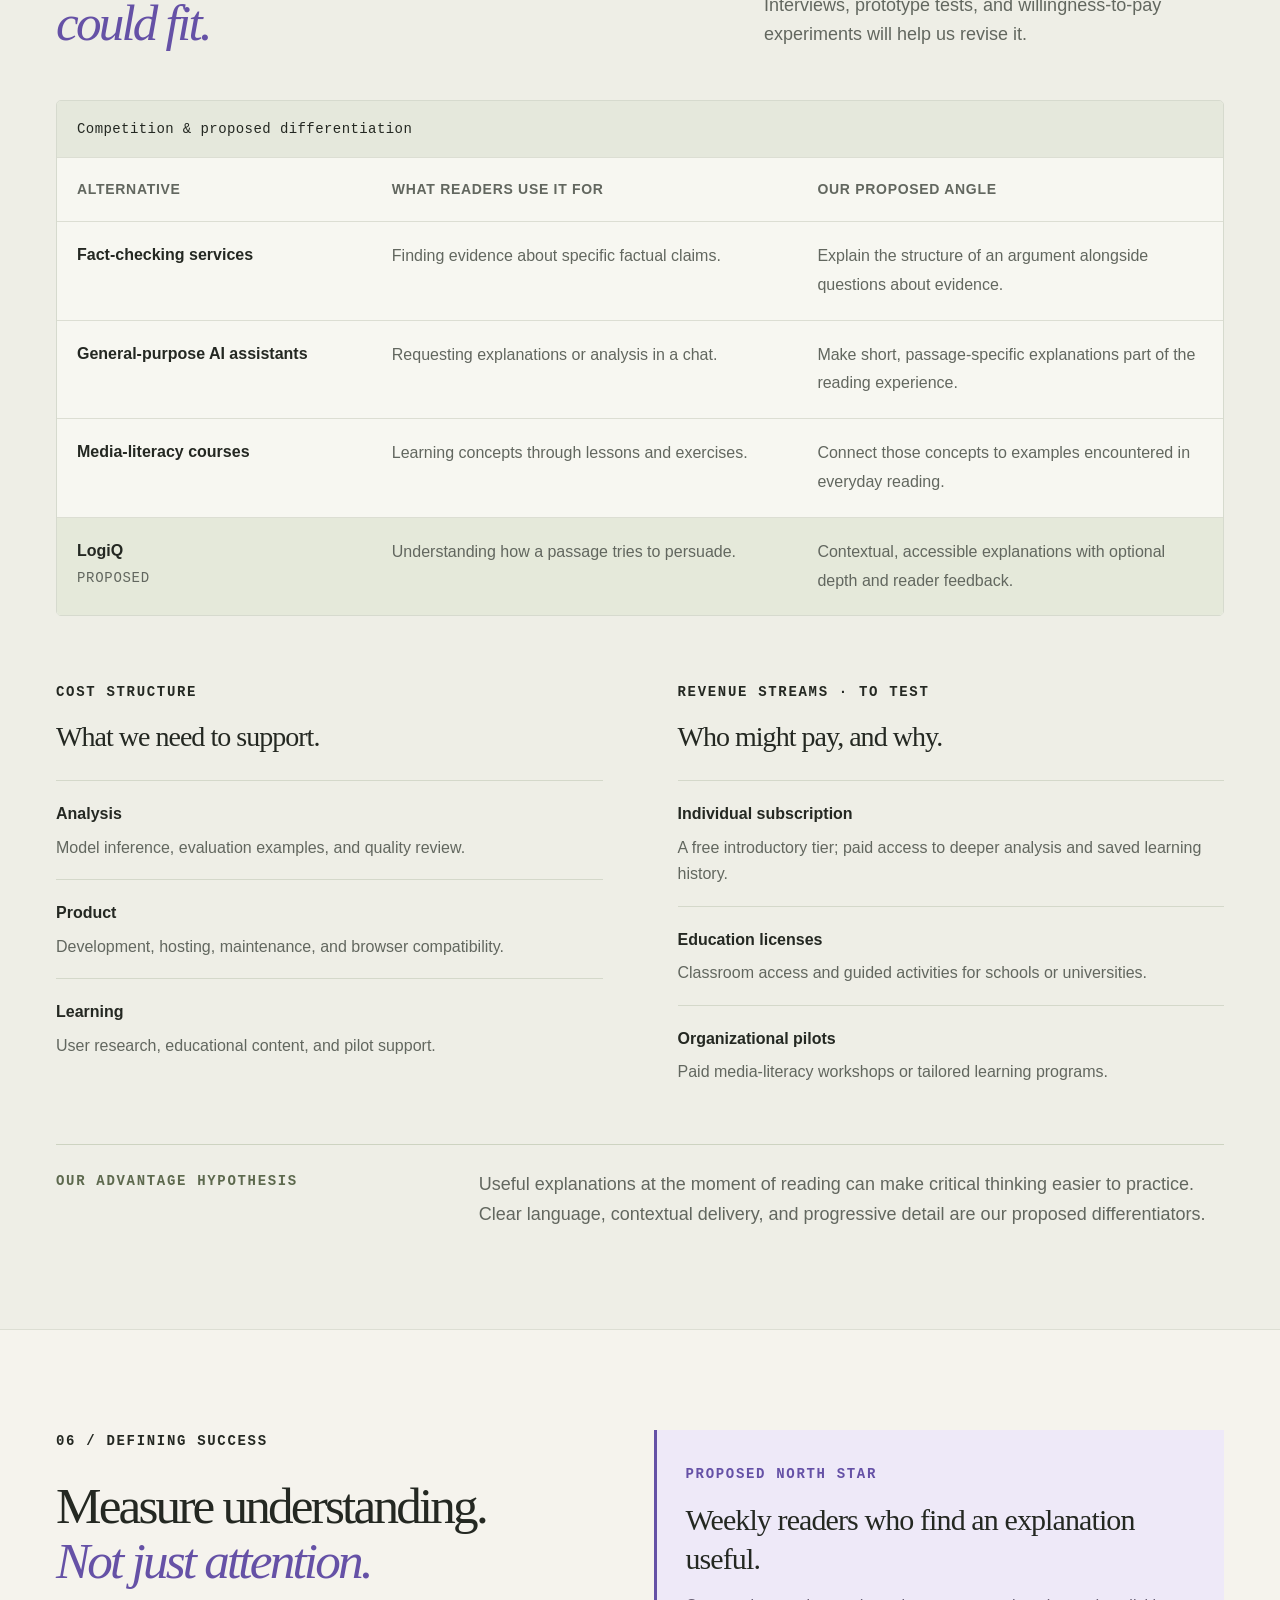
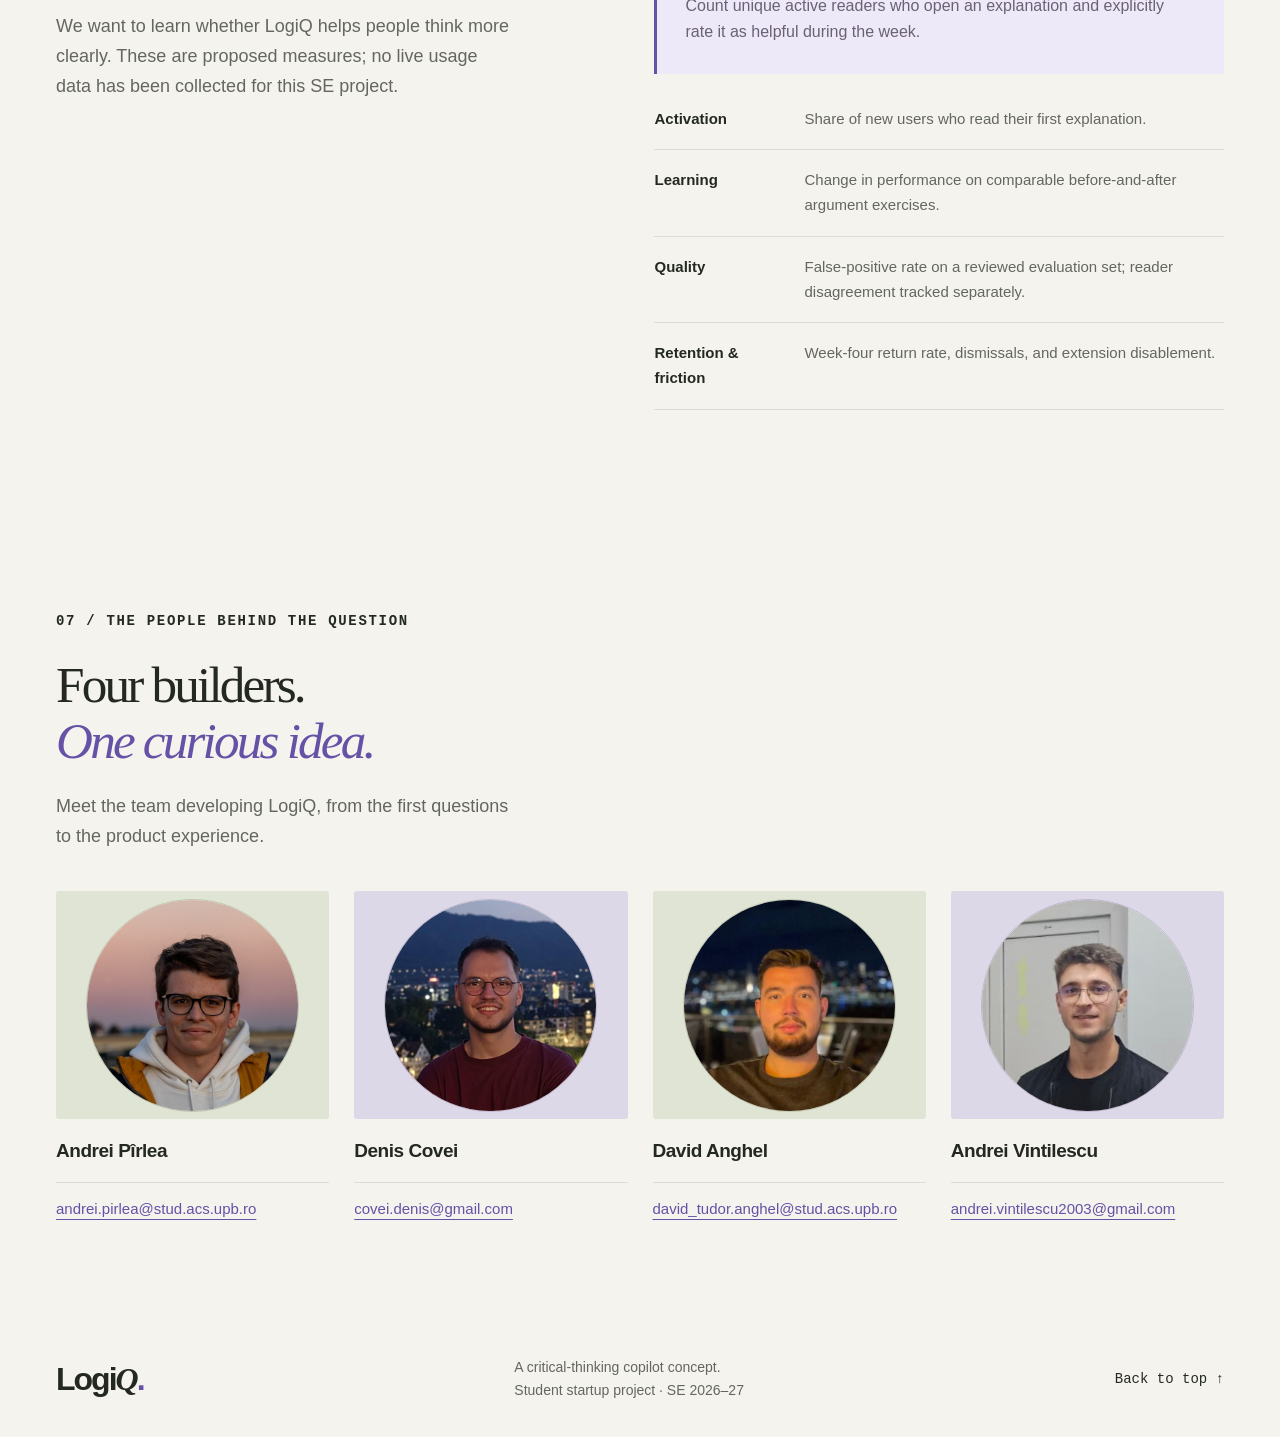
==== commit 9c212ad0: "Add Georgiana's recorded interview and transcript - Add the recording (metadata removed; audio data " ====
--- a/index.html
+++ b/index.html
@@ -49,20 +49,22 @@
 <h3>Interview questions</h3><p class="small-note">These are the customer-discovery questions we use for M2 interviews and the survey. Interviews are held in the participant’s language; transcripts include the original dialogue and an English translation where needed.</p>
 <ol class="interview-questions"><li>Think about the last time you encountered an online claim or argument that you wanted to evaluate. What happened?</li><li>What were you trying to accomplish in that situation, and why did the argument matter to you?</li><li>How did you decide whether the argument was convincing? Walk me through what you actually did.</li><li>What, if anything, was difficult, time-consuming, or left unresolved during that process?</li><li>Can you recall an occasion when you decided not to investigate an online argument? What made you move on?</li><li>What tools, resources, or people have you turned to when trying to understand an argument? Tell me about the last time you used them.</li><li>Do you know anyone, especially someone close to you, who has recently believed fake news or internet propaganda and used it to try to win an argument?</li><li>Do you think it’s hard to spot fake news in the new era, especially in the last few years, when creating pieces of misinformation with AI help has become easier than ever?</li></ol>
 <h3>What we’re learning</h3><p class="small-note">Early patterns from the conversations so far, not representative results.</p>
-<ul class="evidence-list"><li><strong>People check sources, not reasoning.</strong> When a claim seems doubtful, participants search for it, compare how different outlets report it, or look for a credible, independent source. So far nobody has described examining how an argument reasons, which is the step LogiQ is built around. Our questions haven’t asked about this directly yet, so we can’t rule it out.</li>
+<ul class="evidence-list"><li><strong>People check sources, not reasoning.</strong> When a claim seems doubtful, participants search for it, compare how different outlets report it, or look for a credible, independent source. So far nobody has described examining how an argument reasons, which is the step LogiQ is built around; the closest was noticing exaggerated headlines and imprecise wording in a familiar field. Our questions haven’t asked about this directly yet, so we can’t rule it out.</li>
+<li><strong>Understanding can be the hard part.</strong> Incomplete information, unfamiliar wording, and stories that point to references instead of explaining them can leave people unsure, even when the source is official.</li>
 <li><strong>Effort depends on what’s at stake.</strong> People dig in when a claim affects them, such as an investment decision, and let it go when the topic feels unimportant or something else takes their attention.</li>
 <li><strong>The hard part is often other people.</strong> Checking a claim for yourself seems manageable, although claims that aren’t clear-cut take longer. Conversations kept turning, partly prompted by our questions, to friends or relatives who believe something false and are hard to persuade.</li>
-<li><strong>Trust in AI cuts both ways.</strong> Some participants already use AI assistants to gather sources; others avoid AI-generated content or see it as a source of misinformation. A tool like LogiQ would need to show its reasoning rather than ask to be trusted.</li>
+<li><strong>Trust in AI cuts both ways.</strong> Some participants already use AI assistants to gather sources; others avoid AI-generated content or see it as a source of misinformation. Some also see a role for publishers and stricter rules, not only for individual readers. A tool like LogiQ would need to show its reasoning rather than ask to be trusted.</li>
 <li><strong>LogiQ’s purpose has to be obvious.</strong> Where the idea came up, the reaction was curious but cautious: interesting if done well, but not clear enough about what it does.</li></ul>
 <h3>Effect on the product and its assumptions</h3><p>Our core assumption, that readers want help understanding how an argument works while they read, is still open. What we have heard so far points to a few changes worth testing in the M3 prototype:</p>
 <ul class="evidence-list"><li><strong>Start from the evidence.</strong> People already check sources, so an explanation could point to the missing evidence or a source worth checking, not only name a reasoning flaw.</li>
+<li><strong>Clarify the wording.</strong> Explain unfamiliar terms and summarise what a referenced source actually says, since unclear wording can block understanding before reasoning even comes into play.</li>
 <li><strong>Keep it effortless.</strong> People skip checks that feel unimportant, so LogiQ should be quick to use, easy to ignore, and most helpful when a claim matters to the reader.</li>
 <li><strong>Make it easy to share.</strong> A short, plain explanation could help someone talk a friend or relative through why a claim is misleading.</li>
 <li><strong>Explain, don’t judge.</strong> Show why a passage is flagged instead of giving an AI verdict, so people who distrust AI can follow the reasoning themselves.</li>
 <li><strong>Say what LogiQ is in one sentence.</strong> The landing page should make its purpose clear at a glance.</li></ul>
 <p>We are not changing the target segment yet. The people we have spoken to don’t yet show whether “students &amp; curious readers” is the right first audience. Groups worth exploring include people judging high-stakes claims such as personal finance, people trying to correct friends or family, and educators.</p>
 <h3>Validation decision</h3><p><strong>Not ready for Customer Validation (testing selling) yet.</strong> Our conversations show that people do run into questionable claims online, but not yet that the problem LogiQ addresses feels urgent enough to pay for a solution:</p>
-<ul class="evidence-list"><li>The pains we hear about most are time and persuading others, not difficulty judging an argument’s reasoning.</li>
+<ul class="evidence-list"><li>The pains we hear about most are time, unclear or incomplete information, and persuading others, rather than difficulty judging an argument’s reasoning.</li>
 <li>People often let questionable claims go, which suggests the problem may not feel urgent.</li>
 <li>Free tools already cover much of what people do today: search engines, community notes and AI assistants.</li>
 <li>We haven’t tested the solution or willingness to pay, and we haven’t documented how participants were recruited, so we can’t yet name a clear customer segment.</li>
--- a/styles.css
+++ b/styles.css
@@ -22,3 +22,4 @@
 @media(max-width:560px){.response-item>summary{grid-template-columns:minmax(0,1fr) 20px}.response-item .response-metadata{grid-row:2;text-align:left}.response-item .expand-icon{grid-column:2;grid-row:1}}
 .m2-actions{display:flex;flex-wrap:wrap;gap:12px 14px;margin:24px 0 8px}.m2-actions .button{gap:16px;padding:12px 18px;font-size:15px}.button-outline{color:var(--ink);background:transparent}.button-outline:hover{color:var(--violet);border-color:var(--violet)}
 @media(max-width:480px){.m2-actions .button{width:100%}}
+.survey-findings{margin-top:14px;border-top:1px solid var(--line)}.survey-finding{padding:18px 0;border-bottom:1px solid var(--line)}.survey-finding h3{display:flex;flex-wrap:wrap;align-items:center;gap:6px 12px;margin:0 0 4px;font-size:19px}.survey-finding .evidence-list{margin:10px 0 0}.survey-finding .small-note{margin-top:8px}.survey-finding .text-link{margin-top:10px}.review-badge{padding:2px 8px;font:12px var(--mono);letter-spacing:.04em;color:var(--violet);background:var(--violet-light);border-radius:3px}.review-badge-done{color:#4f5f3f;background:var(--green)}
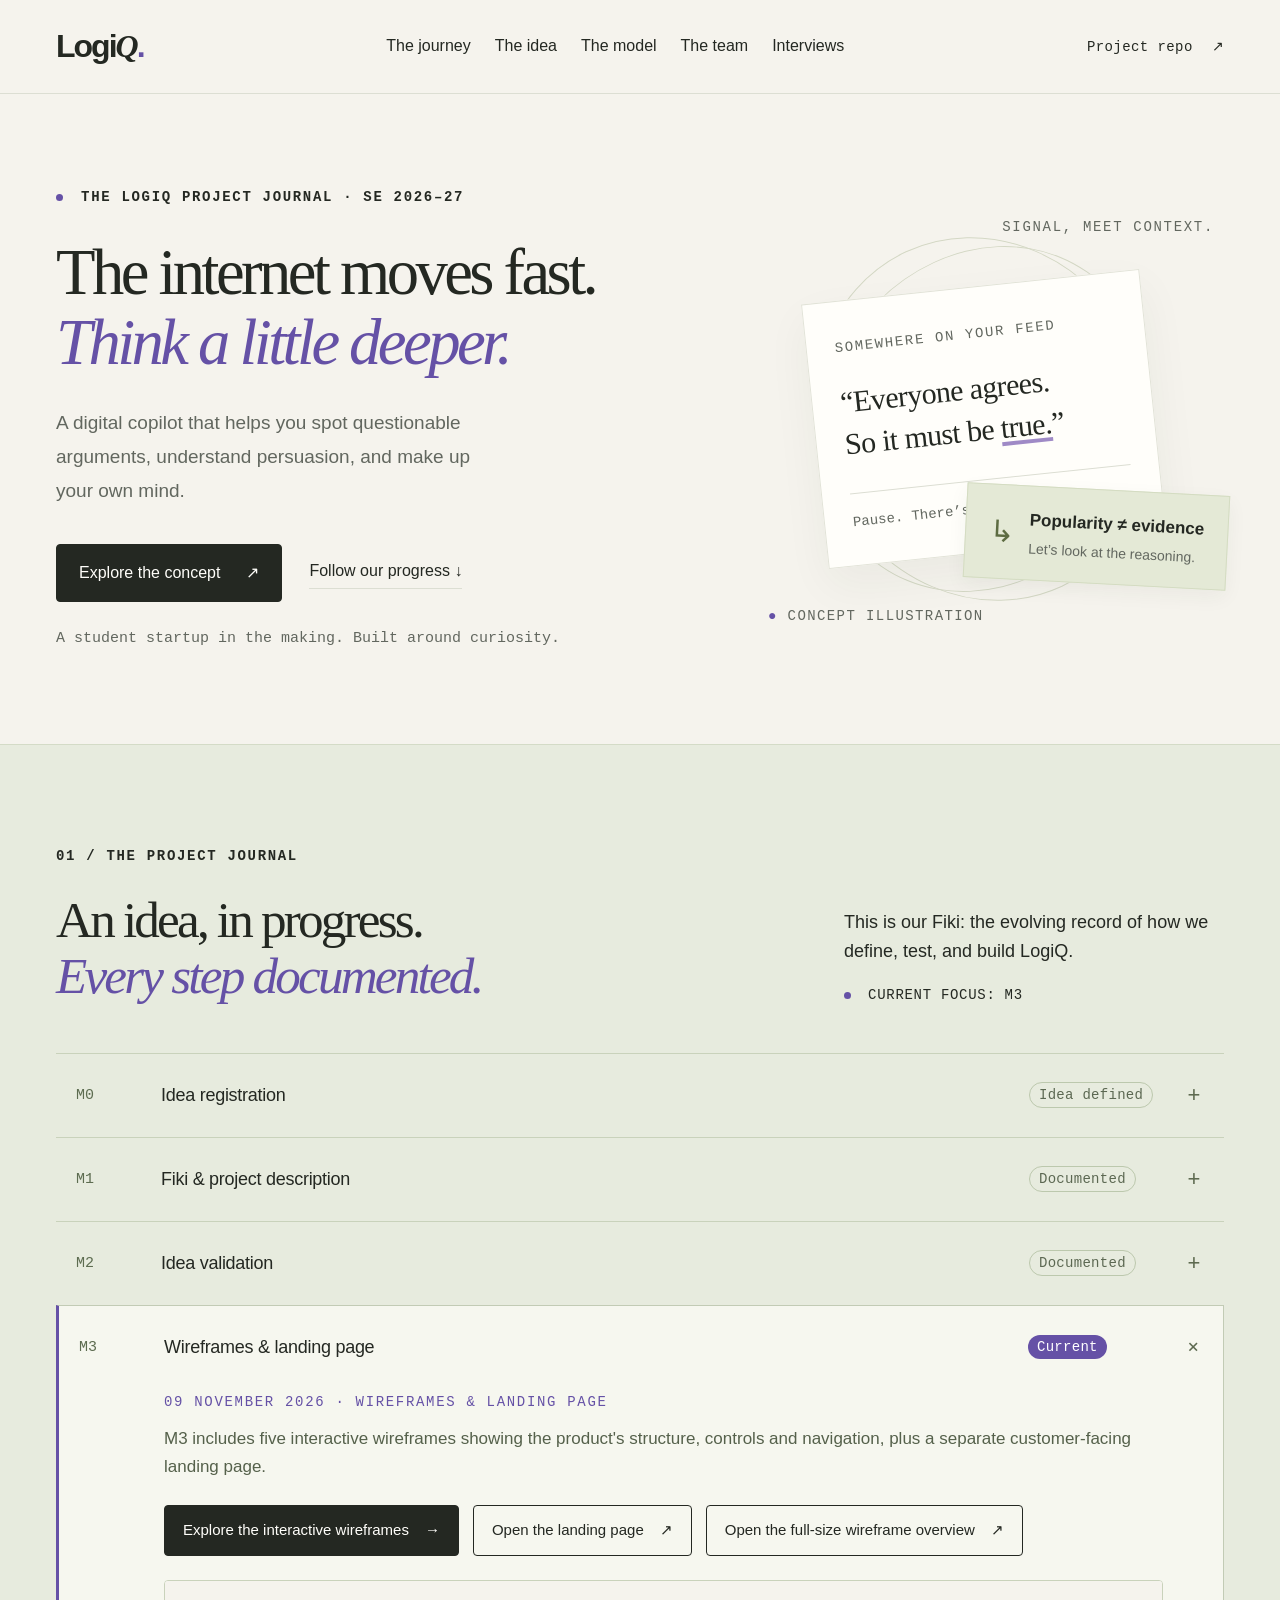
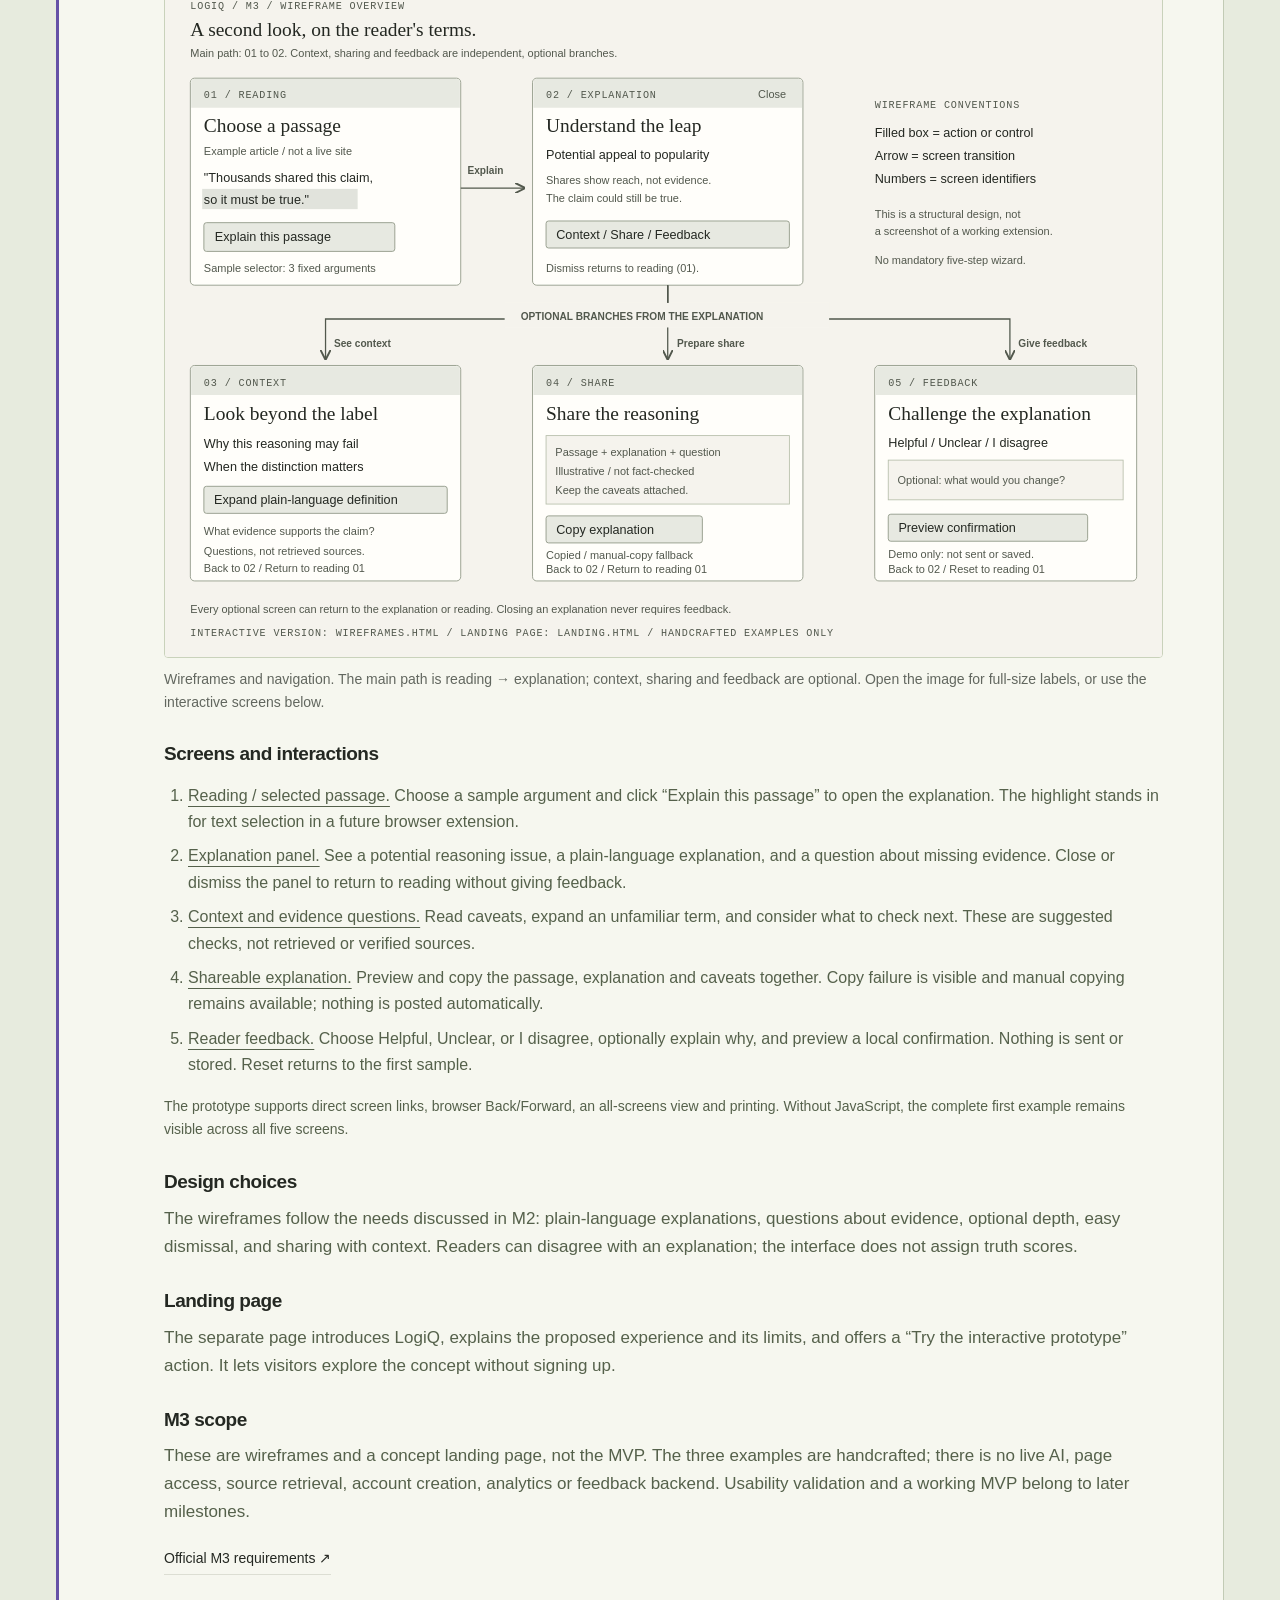
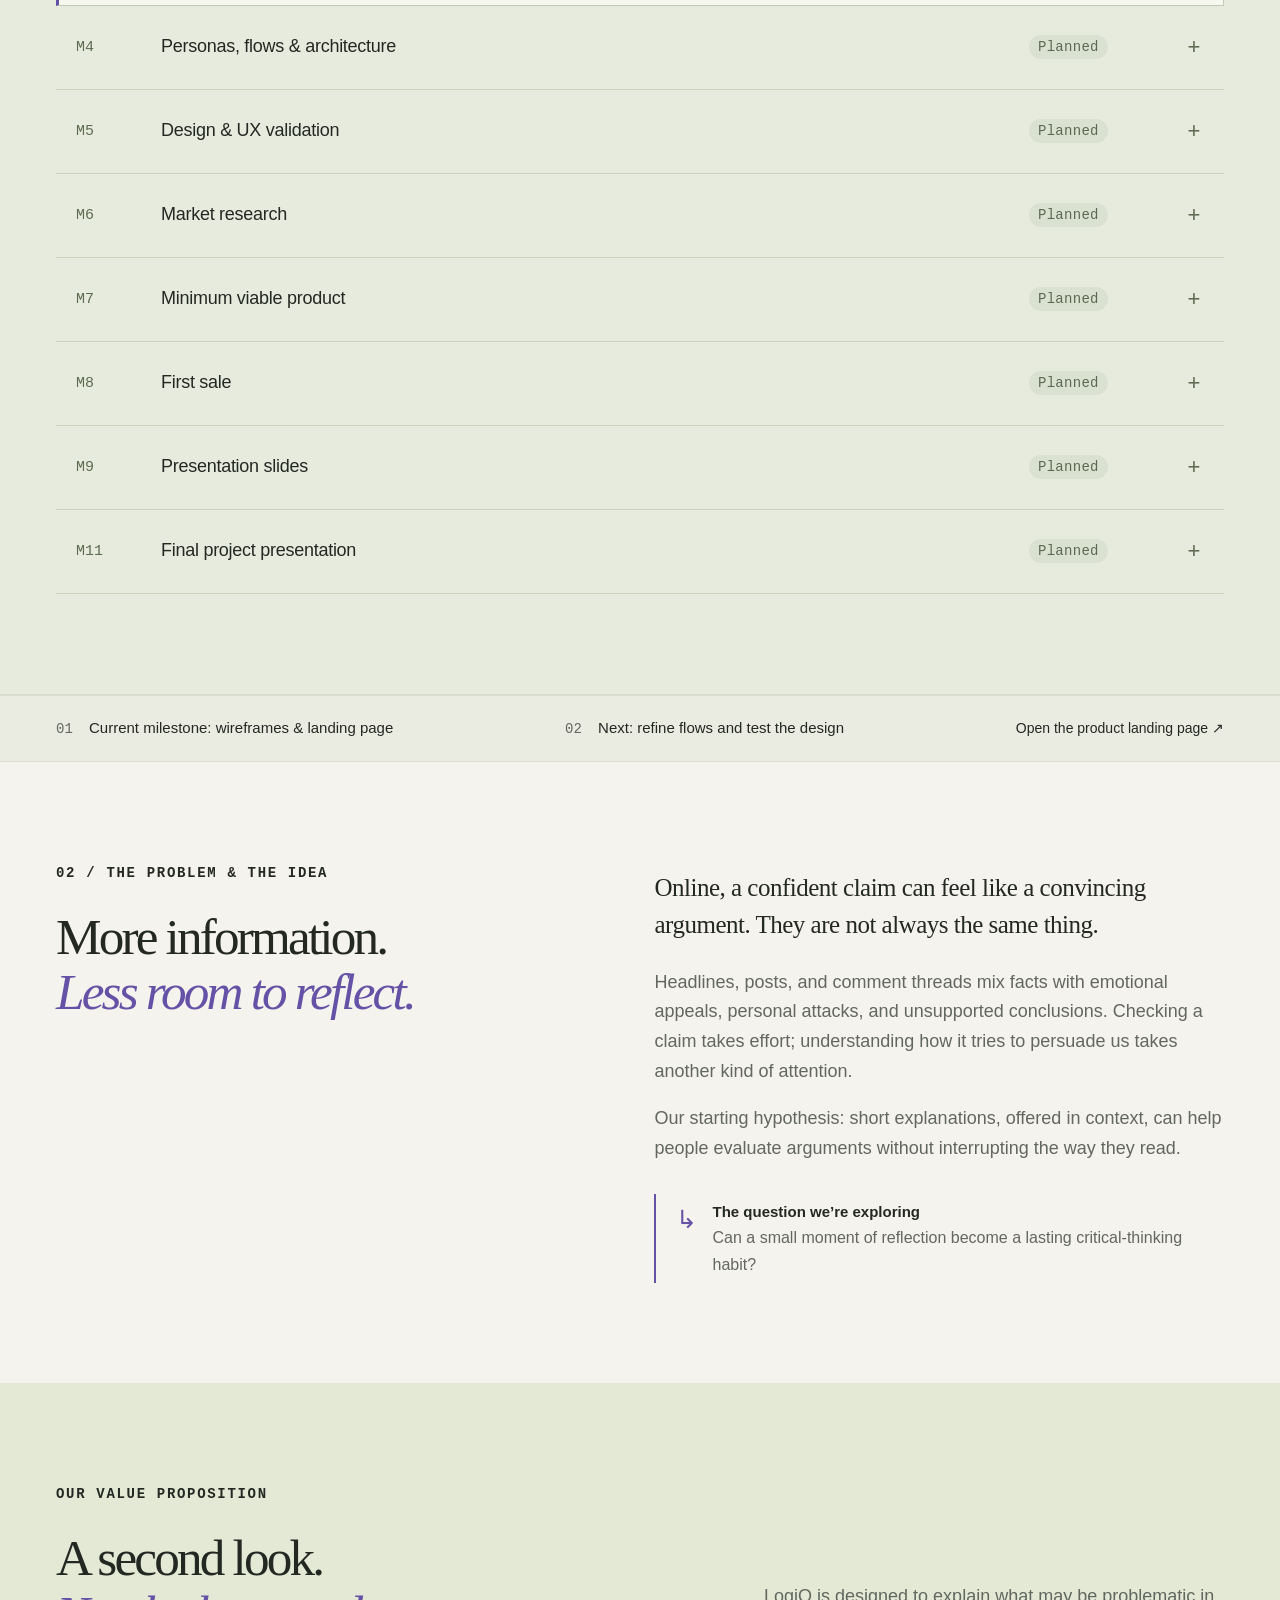
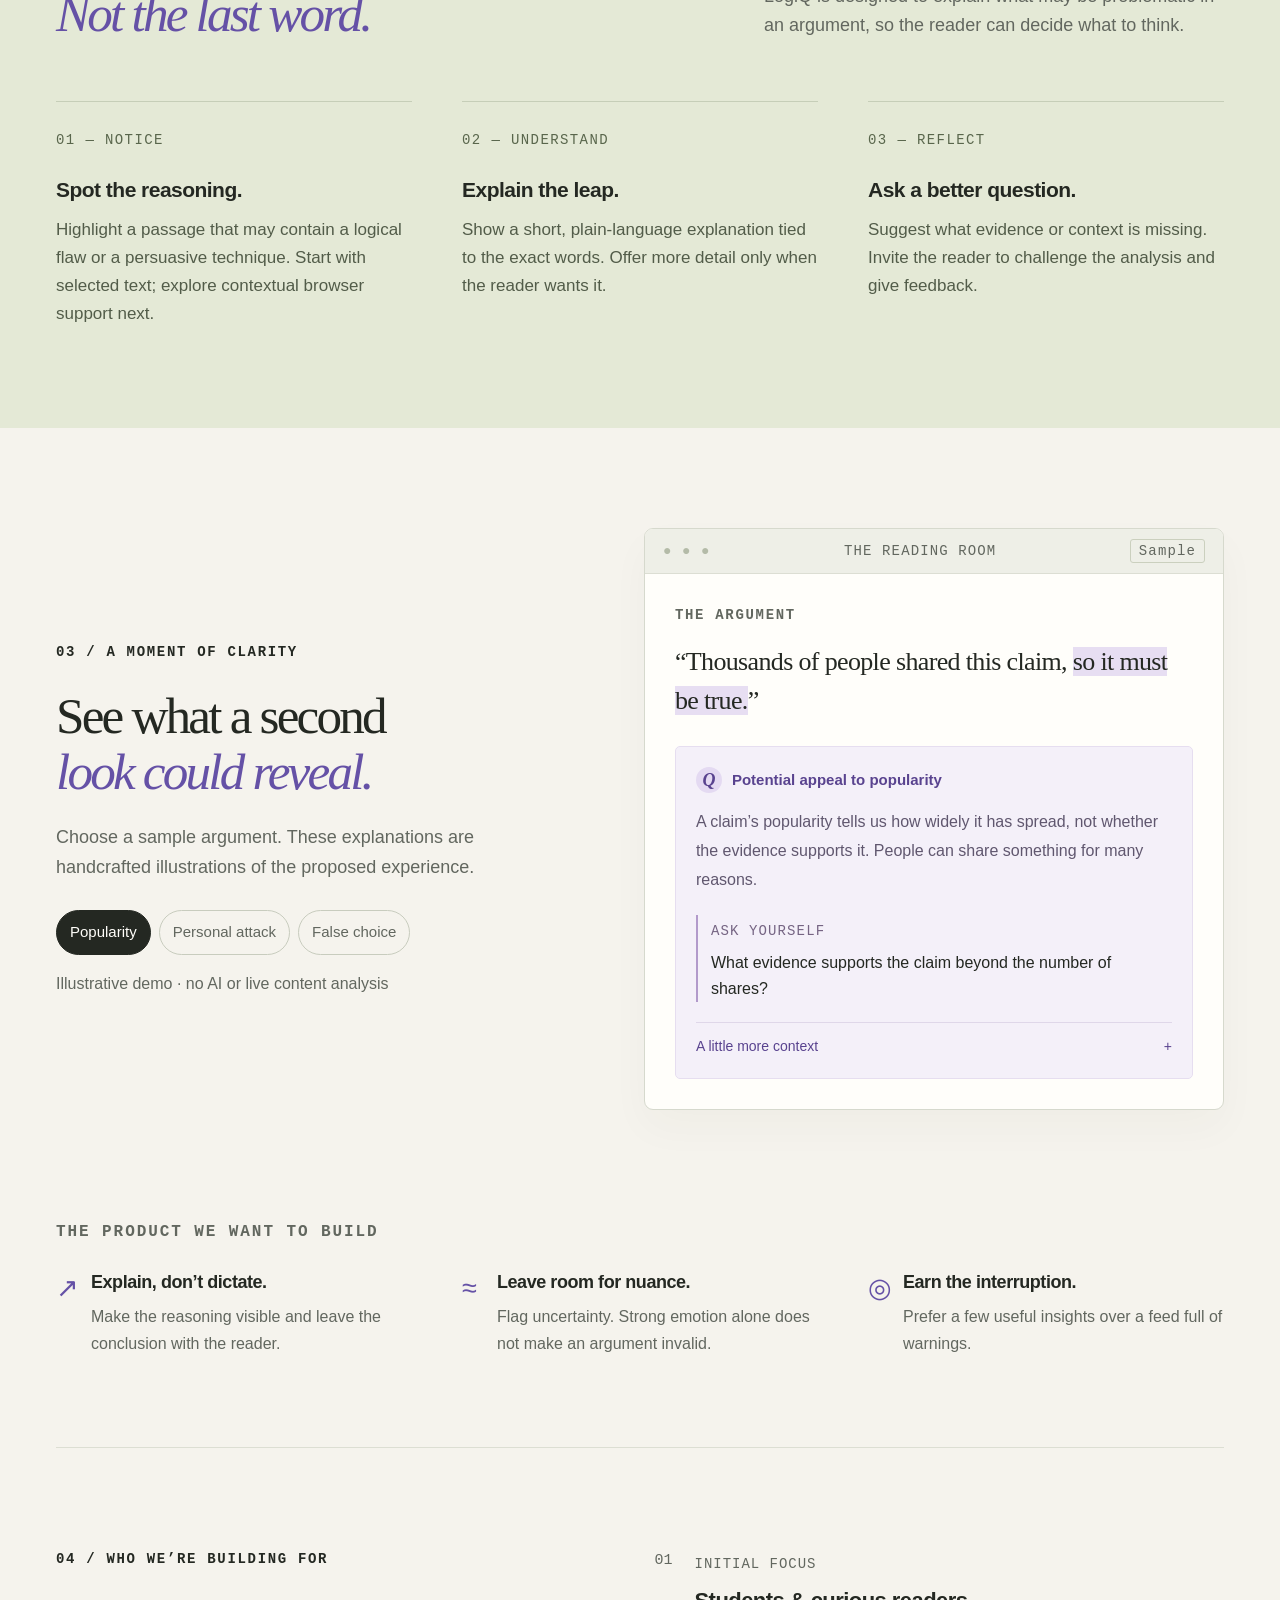
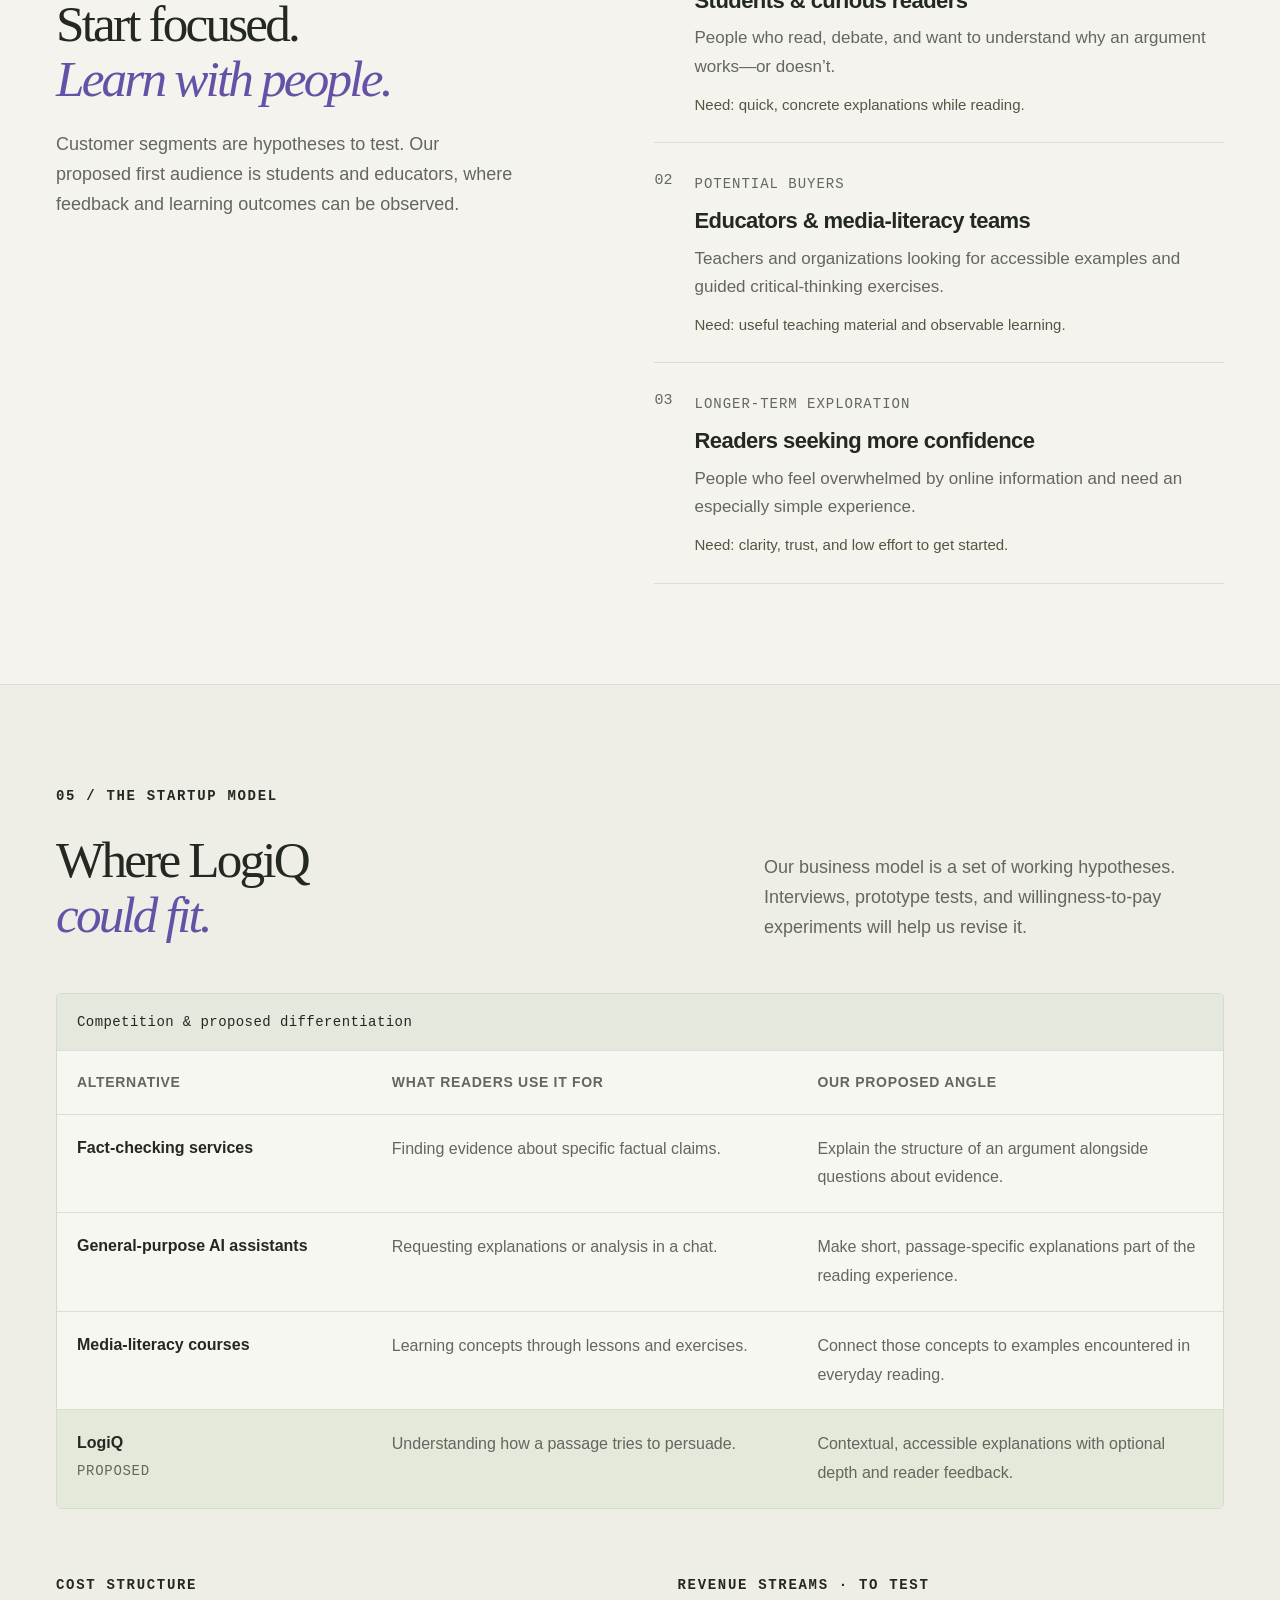
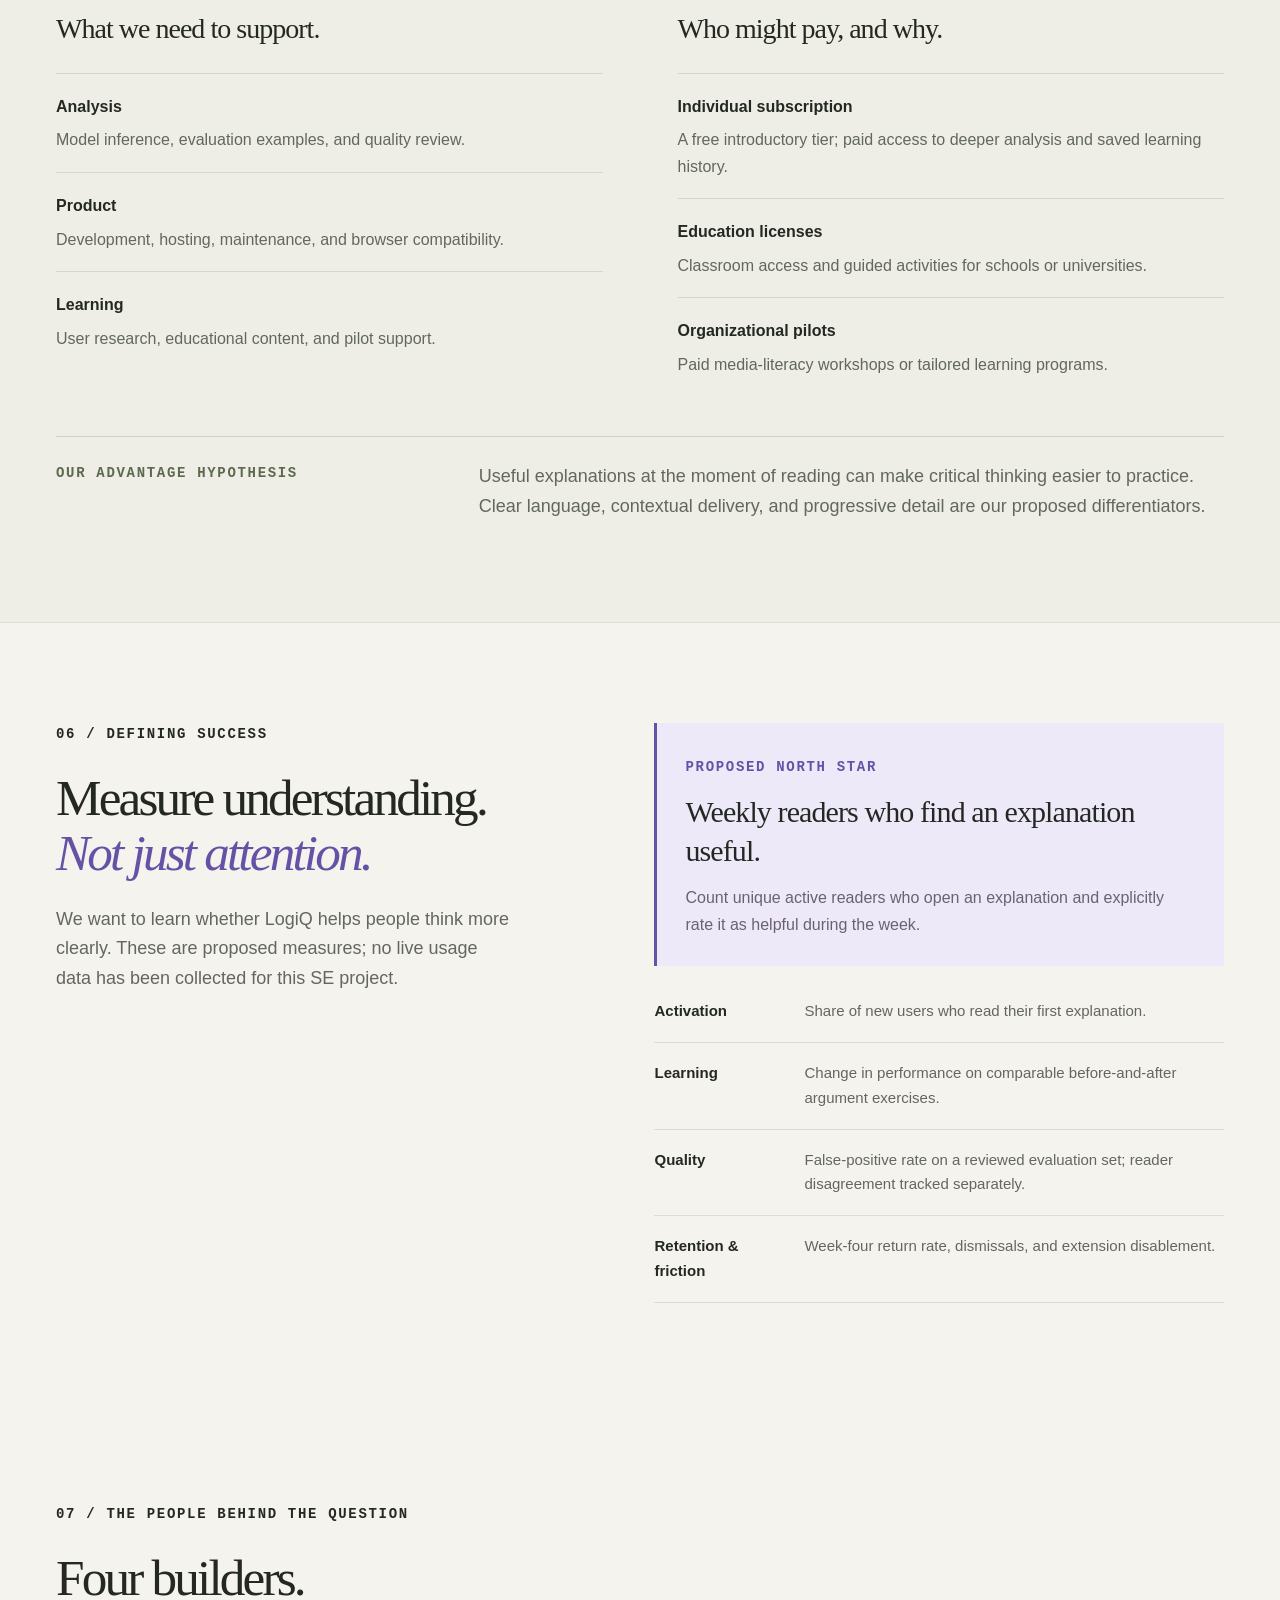
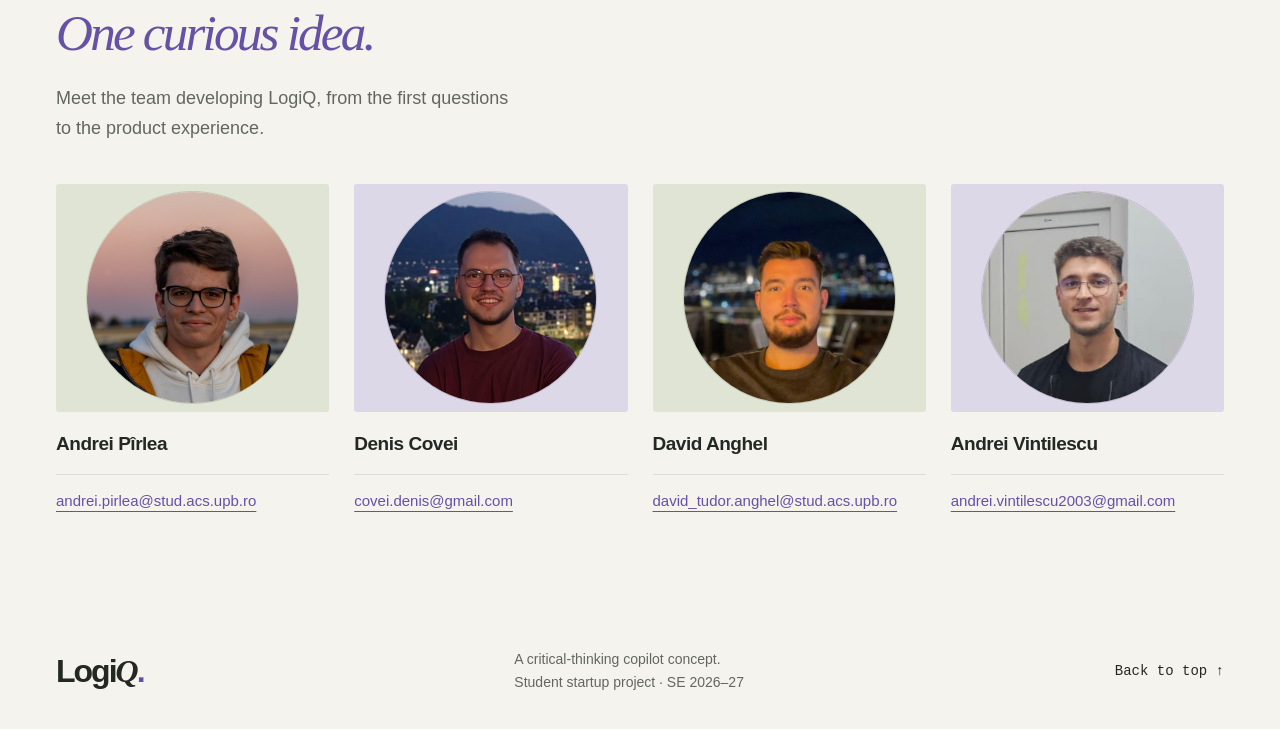
==== commit e23880df: "feat: add M3 wireframes and landing page Add a separate landing page, five interactive wireframes an" ====
--- a/index.html
+++ b/index.html
@@ -8,6 +8,8 @@
   <title>LogiQ — A little more thought.</title>
   <link rel="icon" href="./assets/favicon.svg" type="image/svg+xml">
   <link rel="stylesheet" href="./styles.css">
+  <link rel="stylesheet" href="./m3.css">
+  <script src="./examples.js" defer></script>
   <script src="./script.js" defer></script>
 </head>
 <body>
@@ -38,11 +40,11 @@
       </div>
     </section>
 
-    <section id="journey" class="journey-section"><div class="container section"><div class="section-heading inline-heading"><div><p class="eyebrow">01 / THE PROJECT JOURNAL</p><h2>An idea, in progress.<br><em>Every step documented.</em></h2></div><div><p>This is our Fiki: the evolving record of how we define, test, and build LogiQ.</p><span class="status-legend"><span class="live-dot" aria-hidden="true"></span> CURRENT FOCUS: M2</span></div></div>
+    <section id="journey" class="journey-section"><div class="container section"><div class="section-heading inline-heading"><div><p class="eyebrow">01 / THE PROJECT JOURNAL</p><h2>An idea, in progress.<br><em>Every step documented.</em></h2></div><div><p>This is our Fiki: the evolving record of how we define, test, and build LogiQ.</p><span class="status-legend"><span class="live-dot" aria-hidden="true"></span> CURRENT FOCUS: M3</span></div></div>
       <div class="milestone-list">
         <details class="milestone"><summary><span class="milestone-number">M0</span><span class="milestone-title">Idea registration</span><span class="status status-defined">Idea defined</span><span class="expand-icon" aria-hidden="true">+</span></summary><div class="milestone-content"><p>LogiQ’s starting concept is a digital copilot for critical thinking. It aims to highlight potentially problematic reasoning and explain it in accessible language.</p><p class="small-note">This status describes the idea’s definition, not confirmation of course registration.</p></div></details>
         <details class="milestone"><summary><span class="milestone-number">M1</span><span class="milestone-title">Fiki & project description</span><span class="status status-defined">Documented</span><span class="expand-icon" aria-hidden="true">+</span></summary><div class="milestone-content"><p class="eyebrow">19 OCTOBER 2026 · PROJECT DEFINITION</p><p>This page presents the problem, proposed solution, customer segments, competitive positioning, metrics, costs, revenue hypotheses, and team.</p><div class="milestone-links"><a href="#idea">Problem & solution ↗</a><a href="#audience">Customer segments ↗</a><a href="#model">Business model ↗</a><a href="#metrics">Key metrics ↗</a><a href="#team">Team ↗</a></div><p><strong>Next decisions:</strong> use customer discovery to test whether the problem exists before pitching a solution.</p><a class="text-link" href="https://ocw.cs.pub.ro/courses/se/project/milestones/m1" target="_blank" rel="noopener noreferrer">Official M1 requirements ↗</a></div></details>
-        <details class="milestone current" id="m2" open><summary><span class="milestone-number">M2</span><span class="milestone-title">Idea validation</span><span class="status status-current">Current</span><span class="expand-icon" aria-hidden="true">+</span></summary><div class="milestone-content m2-content"><p class="eyebrow">02 NOVEMBER 2026 · VALIDATION 1 (IDEA)</p>
+        <details class="milestone" id="m2"><summary><span class="milestone-number">M2</span><span class="milestone-title">Idea validation</span><span class="status status-defined">Documented</span><span class="expand-icon" aria-hidden="true">+</span></summary><div class="milestone-content m2-content"><p class="eyebrow">02 NOVEMBER 2026 · VALIDATION 1 (IDEA)</p>
 <p>M1 framed the problem as a hypothesis: online content mixes claims with persuasive framing, which can make evaluation effortful. We hypothesize that a brief, contextual explanation and a question about missing evidence could help readers assess arguments while reading.</p><p>To test the problem, we talk to people through recorded interviews, chat interviews and an online survey. Their answers are on the Interviews and Findings pages, and new survey responses appear there automatically once their authors consent to it. Most conversations focus on the problem rather than on LogiQ itself, so the solution is still largely untested.</p>
 <div class="m2-actions"><a class="button button-dark" href="https://docs.google.com/forms/d/e/1FAIpQLSe82ZtVTgC3aXJwMPEf3MrmYU-SiMWx-4xmwU0hlK-8k3c6nw/viewform" target="_blank" rel="noopener noreferrer">Open the online survey <span aria-hidden="true">↗</span></a><a class="button button-outline" href="./interviews.html">Browse interviews and responses <span aria-hidden="true">→</span></a><a class="button button-outline" href="./findings.html">Findings: what each participant said <span aria-hidden="true">→</span></a></div>
 <p class="small-note">What each participant said is on the <a href="./findings.html">findings page</a>. The sections below are our interpretation, and we revise them as new interviews and survey responses come in.</p>
@@ -71,7 +73,31 @@
 <li>Some of our interview questions were leading, which weakens the evidence.</li></ul>
 <p><strong>What would change this decision:</strong> consistent evidence, from a clearly defined group, that judging arguments is a real and recurring difficulty, plus a positive response to the M3 prototype.</p>
 <p><strong>Next:</strong> keep reviewing interviews and survey responses as they arrive, check the transcripts against the audio, define one segment and document how we recruit, and use the M3 prototype and landing page to test whether people understand and want LogiQ.</p></div></details>
-        <details class="milestone"><summary><span class="milestone-number">M3</span><span class="milestone-title">Mockups & landing page</span><span class="status">Planned</span><span class="expand-icon" aria-hidden="true">+</span></summary><div class="milestone-content"><p>Adapt the existing LogiQ design exploration into a focused prototype. Build a separate customer-facing landing page and record what it is intended to test.</p><p><strong>Evidence to add:</strong> prototype link, main screens, landing page, and feedback.</p></div></details>
+        <details class="milestone current" id="m3" open>
+          <summary><span class="milestone-number">M3</span><span class="milestone-title">Wireframes &amp; landing page</span><span class="status status-current">Current</span><span class="expand-icon" aria-hidden="true">+</span></summary>
+          <div class="milestone-content m3-content">
+            <p class="eyebrow">09 NOVEMBER 2026 · WIREFRAMES &amp; LANDING PAGE</p>
+            <p>M3 includes five interactive wireframes showing the product's structure, controls and navigation, plus a separate customer-facing landing page.</p>
+            <div class="m2-actions"><a class="button button-dark" href="./wireframes.html">Explore the interactive wireframes <span aria-hidden="true">→</span></a><a class="button button-outline" href="./landing.html">Open the landing page <span aria-hidden="true">↗</span></a><a class="button button-outline" href="./assets/m3-wireframes.svg">Open the full-size wireframe overview <span aria-hidden="true">↗</span></a></div>
+            <figure class="m3-artifact"><a href="./assets/m3-wireframes.svg"><img src="./assets/m3-wireframes.svg" width="1180" height="800" loading="lazy" alt="Five LogiQ wireframes: reading opens an explanation, with optional branches to context, sharing and feedback. Each branch can return to the explanation or reading."></a><figcaption>Wireframes and navigation. The main path is reading → explanation; context, sharing and feedback are optional. Open the image for full-size labels, or use the interactive screens below.</figcaption></figure>
+            <h3>Screens and interactions</h3>
+            <ol class="m3-flow">
+              <li><a href="./wireframes.html#reading">Reading / selected passage.</a> Choose a sample argument and click “Explain this passage” to open the explanation. The highlight stands in for text selection in a future browser extension.</li>
+              <li><a href="./wireframes.html#explanation">Explanation panel.</a> See a potential reasoning issue, a plain-language explanation, and a question about missing evidence. Close or dismiss the panel to return to reading without giving feedback.</li>
+              <li><a href="./wireframes.html#context">Context and evidence questions.</a> Read caveats, expand an unfamiliar term, and consider what to check next. These are suggested checks, not retrieved or verified sources.</li>
+              <li><a href="./wireframes.html#share">Shareable explanation.</a> Preview and copy the passage, explanation and caveats together. Copy failure is visible and manual copying remains available; nothing is posted automatically.</li>
+              <li><a href="./wireframes.html#feedback">Reader feedback.</a> Choose Helpful, Unclear, or I disagree, optionally explain why, and preview a local confirmation. Nothing is sent or stored. Reset returns to the first sample.</li>
+            </ol>
+            <p class="small-note">The prototype supports direct screen links, browser Back/Forward, an all-screens view and printing. Without JavaScript, the complete first example remains visible across all five screens.</p>
+            <h3>Design choices</h3>
+            <p>The wireframes follow the needs discussed in M2: plain-language explanations, questions about evidence, optional depth, easy dismissal, and sharing with context. Readers can disagree with an explanation; the interface does not assign truth scores.</p>
+            <h3>Landing page</h3>
+            <p>The separate page introduces LogiQ, explains the proposed experience and its limits, and offers a “Try the interactive prototype” action. It lets visitors explore the concept without signing up.</p>
+            <h3>M3 scope</h3>
+            <p>These are wireframes and a concept landing page, not the MVP. The three examples are handcrafted; there is no live AI, page access, source retrieval, account creation, analytics or feedback backend. Usability validation and a working MVP belong to later milestones.</p>
+            <a class="text-link" href="https://ocw.cs.pub.ro/courses/se/project/milestones/m3" target="_blank" rel="noopener noreferrer">Official M3 requirements ↗</a>
+          </div>
+        </details>
         <details class="milestone"><summary><span class="milestone-number">M4</span><span class="milestone-title">Personas, flows & architecture</span><span class="status">Planned</span><span class="expand-icon" aria-hidden="true">+</span></summary><div class="milestone-content"><p>Refine personas from research, map the reading-to-explanation flow, write user stories, and define an architecture with explicit analysis and privacy boundaries.</p><p><strong>Evidence to add:</strong> personas, user flows, prioritized stories, and architecture decisions.</p></div></details>
         <details class="milestone"><summary><span class="milestone-number">M5</span><span class="milestone-title">Design & UX validation</span><span class="status">Planned</span><span class="expand-icon" aria-hidden="true">+</span></summary><div class="milestone-content"><p>Test whether users notice an insight, understand its explanation, and can disagree or dismiss it. Look for confusing labels and unnecessary interruptions.</p><p><strong>Evidence to add:</strong> tasks, observations, and before-and-after design changes.</p></div></details>
         <details class="milestone"><summary><span class="milestone-number">M6</span><span class="milestone-title">Market research</span><span class="status">Planned</span><span class="expand-icon" aria-hidden="true">+</span></summary><div class="milestone-content"><p>Investigate named competitors, distribution channels, likely buyers, and willingness to pay. Separate sourced evidence from estimates.</p><p><strong>Evidence to add:</strong> competitor audit, market assumptions, and pricing experiments.</p></div></details>
@@ -82,7 +108,7 @@
       </div>
     </div></section>
 
-    <div class="project-strip"><div class="container strip-inner"><span><strong>01</strong> Current milestone: idea validation</span><span><strong>02</strong> Next: more problem interviews</span><a href="#journey">Open project journal <span aria-hidden="true">↗</span></a></div></div>
+    <div class="project-strip"><div class="container strip-inner"><span><strong>01</strong> Current milestone: wireframes &amp; landing page</span><span><strong>02</strong> Next: refine flows and test the design</span><a href="./landing.html">Open the product landing page <span aria-hidden="true">↗</span></a></div></div>
 
     <section id="idea" class="container section idea-section">
       <div class="section-heading"><p class="eyebrow">02 / THE PROBLEM & THE IDEA</p><h2>More information.<br><em>Less room to reflect.</em></h2></div>
--- a/m3.css
+++ b/m3.css
@@ -0,0 +1,118 @@
+[hidden] { display: none !important; }
+.landing-hero { grid-template-columns: 1.15fr 1fr; gap: 65px; }
+.landing-hero h1 { font-size: clamp(42px, 4.7vw, 68px); }
+.landing-disclaimer { margin-top: 15px; max-width: 470px; }
+.landing-preview { min-width: 0; }
+.preview-caption { display: flex; justify-content: space-between; gap: 12px; align-items: center; margin-bottom: 16px; }
+.preview-caption .eyebrow { font-size: 12px; }
+.preview-note { margin-top: 22px; }
+.preview-bottom { font: 14px/1.7 var(--mono); color: var(--muted); text-align: center; margin-top: 18px; }
+.landing-invite { text-align: center; max-width: 720px; }
+.landing-invite h2 { margin-top: 22px; }
+.landing-invite > p:not(.eyebrow) { color: var(--muted); margin: 24px auto; }
+.landing-invite > .text-link { display: table; margin: 24px auto 0; }
+.prototype-page { padding-block: 65px 80px; }
+.prototype-page > .section-heading > p:not(.eyebrow) { max-width: 740px; }
+.prototype-page h1 { font-size: clamp(42px, 5vw, 66px); }
+.prototype-notice { padding: 18px 22px; background: var(--violet-light); border-left: 3px solid var(--violet); margin-block: 30px; font-size: 16px; }
+.flow-nav { display: grid; grid-template-columns: repeat(5, minmax(0, 1fr)); border: 1px solid var(--line); background: var(--white); }
+.flow-nav a { display: flex; gap: 12px; padding: 17px 14px; text-decoration: none; font-size: 15px; border-bottom: 3px solid transparent; }
+.flow-nav span { font-family: var(--mono); color: var(--muted); }
+.flow-nav a:hover { background: var(--green); }
+.flow-nav a[aria-current] { background: var(--violet-light); border-bottom-color: var(--violet); }
+.prototype-toolbar { display: flex; justify-content: space-between; align-items: center; gap: 20px; margin-block: 20px; font-size: 14px; color: var(--muted); }
+.show-all-control { display: flex; align-items: center; gap: 8px; flex-shrink: 0; cursor: pointer; min-height: 44px; }
+.wireframe-screen { margin-top: 24px; border: 1px solid #bec3b5; border-radius: 6px; background: var(--white); overflow: hidden; scroll-margin-top: 24px; }
+.screen-heading { border-bottom: 1px solid var(--line); padding: 26px 30px; background: #eeefe7; }
+.screen-heading .eyebrow { color: var(--muted); font-size: 12px; }
+.screen-heading h2 { font-size: clamp(29px, 3vw, 38px); margin-top: 10px; }
+.screen-heading p { font-size: 16px; margin-top: 12px; color: var(--muted); }
+.wireframe-body { padding: 30px; display: grid; gap: 32px; }
+.wireframe-body > * { min-width: 0; }
+.wireframe-body p, .wireframe-body li { font-size: 16px; }
+.wireframe-body h3 { margin-block: 12px; font-size: 21px; }
+.reading-layout { grid-template-columns: 1.5fr 1fr; }
+.explanation-layout { grid-template-columns: 1fr 1.2fr; }
+.context-layout, .feedback-layout { grid-template-columns: 1fr 1fr; }
+.share-layout { grid-template-columns: 1.5fr 1fr; }
+.sample-article, .wireframe-panel { border: 1px solid #bec3b5; border-radius: 4px; overflow: hidden; align-self: start; }
+.wireframe-toolbar { display: flex; justify-content: space-between; flex-wrap: wrap; gap: 10px; padding: 12px 18px; background: #eeefe7; border-bottom: 1px solid var(--line); color: var(--muted); font: 12px/1.5 var(--mono); }
+.wireframe-toolbar a { font-size: 14px; }
+.sample-article-body, .panel-content { padding: 24px; }
+.sample-article-body > .button { margin-top: 24px; }
+.selection-panel { padding: 24px; background: #f0f1e9; align-self: start; border: 1px dashed #b6beaa; }
+.selection-panel .eyebrow, .passage-context .eyebrow, .panel-content > .eyebrow, .context-layout .eyebrow, .feedback-layout .eyebrow { font-size: 12px; }
+.sample-control { margin-block: 26px; }
+.sample-control label, .field-label { display: block; font-size: 16px; font-weight: 700; margin-bottom: 10px; }
+select, textarea { font: 16px/1.6 var(--sans); color: var(--ink); background: var(--white); border: 1px solid #aeb5a2; border-radius: 4px; padding: 12px; width: 100%; }
+textarea { display: block; resize: vertical; margin-bottom: 18px; }
+select:focus-visible, textarea:focus-visible, input:focus-visible { outline: 3px solid var(--violet); outline-offset: 3px; }
+.sample-control .small-note { margin-top: 10px; }
+.wireframe-body .small-note { font-size: 14px; color: var(--muted); }
+.wireframe-body blockquote { font-size: clamp(22px, 2.3vw, 28px); }
+.passage-context { padding: 20px 10px; }
+.prototype-actions { display: flex; gap: 14px; align-items: center; flex-wrap: wrap; margin-top: 24px; }
+.prototype-actions .button { font-size: 15px; gap: 12px; }
+.screen-actions { padding: 0 30px 24px; margin-top: 0; }
+.screen-annotation { padding: 16px 30px; border-top: 1px dashed #bec3b5; color: var(--muted); font: 13px/1.7 var(--mono); }
+.evidence-prompt { padding: 24px; border: 1px solid var(--line); background: #f0f1e9; }
+.evidence-prompt ul { padding-left: 20px; }
+.evidence-prompt li { margin-bottom: 10px; }
+.wording-note { margin-top: 24px; border-top: 1px solid var(--line); padding-top: 15px; font-size: 16px; }
+.wording-note summary { padding-block: 8px; text-decoration: underline; text-underline-offset: 4px; }
+.wording-note p { margin-top: 14px; }
+.interaction-status { font-size: 15px; color: var(--violet); margin-top: 12px; }
+.interaction-status:empty { margin: 0; }
+fieldset { padding: 0; border: 0; margin: 0 0 24px; }
+legend { font-size: 16px; font-weight: 700; margin-bottom: 10px; }
+.feedback-option { display: flex; gap: 12px; align-items: center; padding: 12px 16px; border: 1px solid var(--line); margin-bottom: 10px; font-size: 16px; cursor: pointer; }
+.feedback-option:has(input:checked) { background: var(--violet-light); border-color: var(--violet); }
+input[type="radio"], input[type="checkbox"] { width: 18px; height: 18px; accent-color: var(--violet); flex-shrink: 0; }
+#feedback-form > .button { margin-top: 20px; }
+.text-button { color: var(--ink); background: none; border: 0; border-bottom: 1px solid var(--line); font-size: 16px; padding: 4px 0; }
+button:disabled { opacity: .65; cursor: wait; }
+.prototype-notes { margin-top: 45px; max-width: 800px; }
+.prototype-notes h2 { font-size: 30px; margin-bottom: 18px; }
+.prototype-notes p { font-size: 16px; color: var(--muted); }
+.milestone[open] > .m3-content { padding-right: 60px; }
+.m3-content h3 { font-size: 19px; margin: 28px 0 10px; }
+.m3-artifact { margin: 24px 0; }
+.m3-artifact img { display: block; width: 100%; height: auto; border: 1px solid #c9d2bb; background: var(--white); border-radius: 4px; }
+.m3-artifact figcaption { margin-top: 10px; font-size: 14px; color: var(--muted); }
+.m3-flow { padding-left: 24px; font-size: 16px; color: #55614b; }
+.m3-flow li { margin-bottom: 8px; }
+@media (max-width: 1100px) {
+  .landing-hero { gap: 30px; }
+  .flow-nav a { flex-direction: column; gap: 2px; }
+}
+@media (max-width: 760px) {
+  .landing-hero { grid-template-columns: 1fr; gap: 45px; padding-bottom: 55px; }
+  .landing-preview { max-width: 540px; width: 100%; }
+  .landing-preview .demo-window { max-width: none; }
+  .prototype-page { padding-top: 45px; }
+  .flow-nav { grid-template-columns: repeat(3, minmax(0, 1fr)); }
+  .prototype-toolbar { flex-wrap: wrap; gap: 8px; }
+  .wireframe-body { grid-template-columns: 1fr; padding: 20px; gap: 24px; }
+  .screen-heading { padding: 22px 20px; }
+  .sample-article-body, .panel-content, .selection-panel, .evidence-prompt { padding: 20px; }
+  .screen-actions { padding-inline: 20px; }
+  .screen-annotation { padding: 16px 20px; }
+  .milestone[open] > .m3-content { padding-right: 20px; padding-left: 20px; }
+}
+@media (max-width: 400px) {
+  .flow-nav { grid-template-columns: repeat(2, minmax(0, 1fr)); }
+  .preview-caption { flex-wrap: wrap; }
+  .prototype-actions .button, .sample-article-body > .button { width: 100%; }
+}
+@media print {
+  .wireframe-screen[hidden] { display: block !important; }
+  .prototype-page { padding: 0; }
+  .prototype-toolbar, .flow-nav, [data-enhanced], .prototype-actions, .wireframe-screen .button, .text-button { display: none !important; }
+  #feedback-form[data-enhanced] { display: block !important; }
+  .wireframe-screen { break-before: page; overflow: visible; }
+  .screen-heading h2 { font-size: 26pt; }
+  .wireframe-body { grid-template-columns: 1fr; }
+  .wireframe-body, .screen-heading { padding: 16px; }
+  textarea { height: auto; min-height: 220px; }
+  .m3-artifact { break-inside: avoid; }
+}
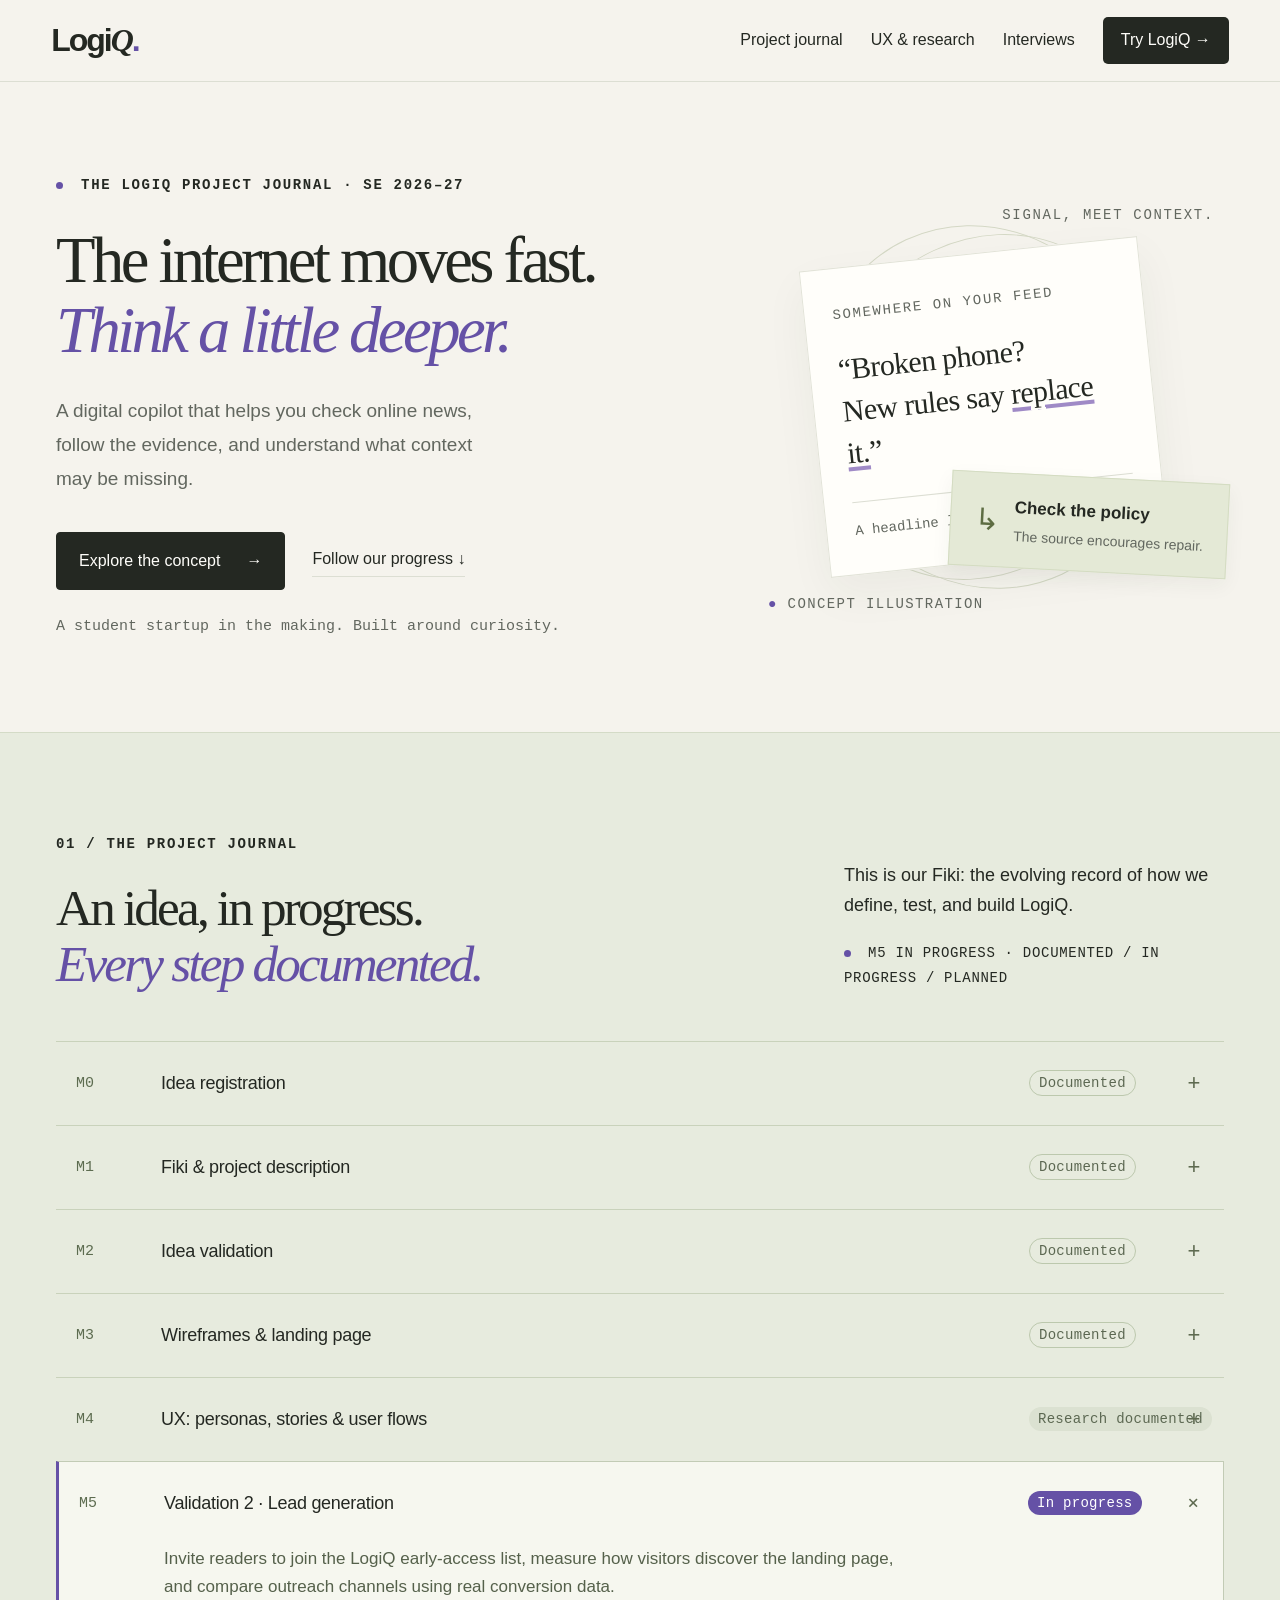
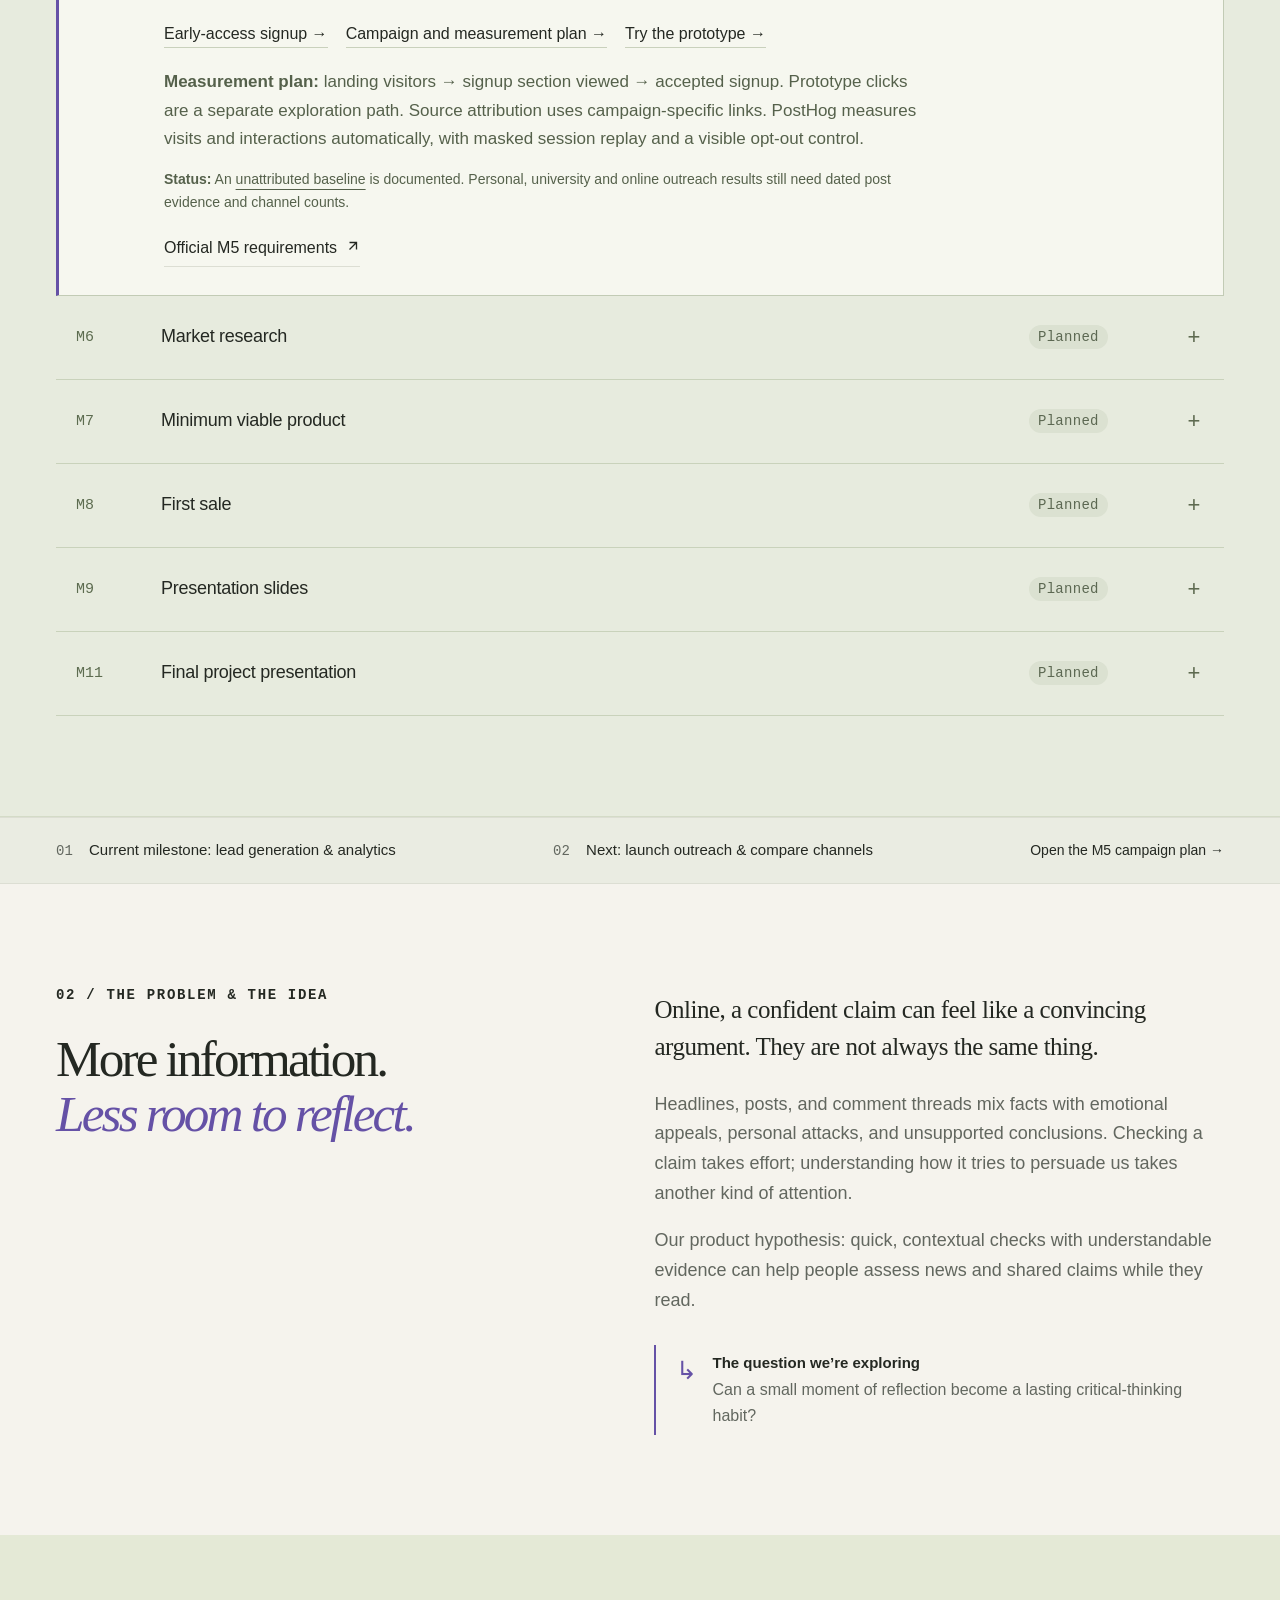
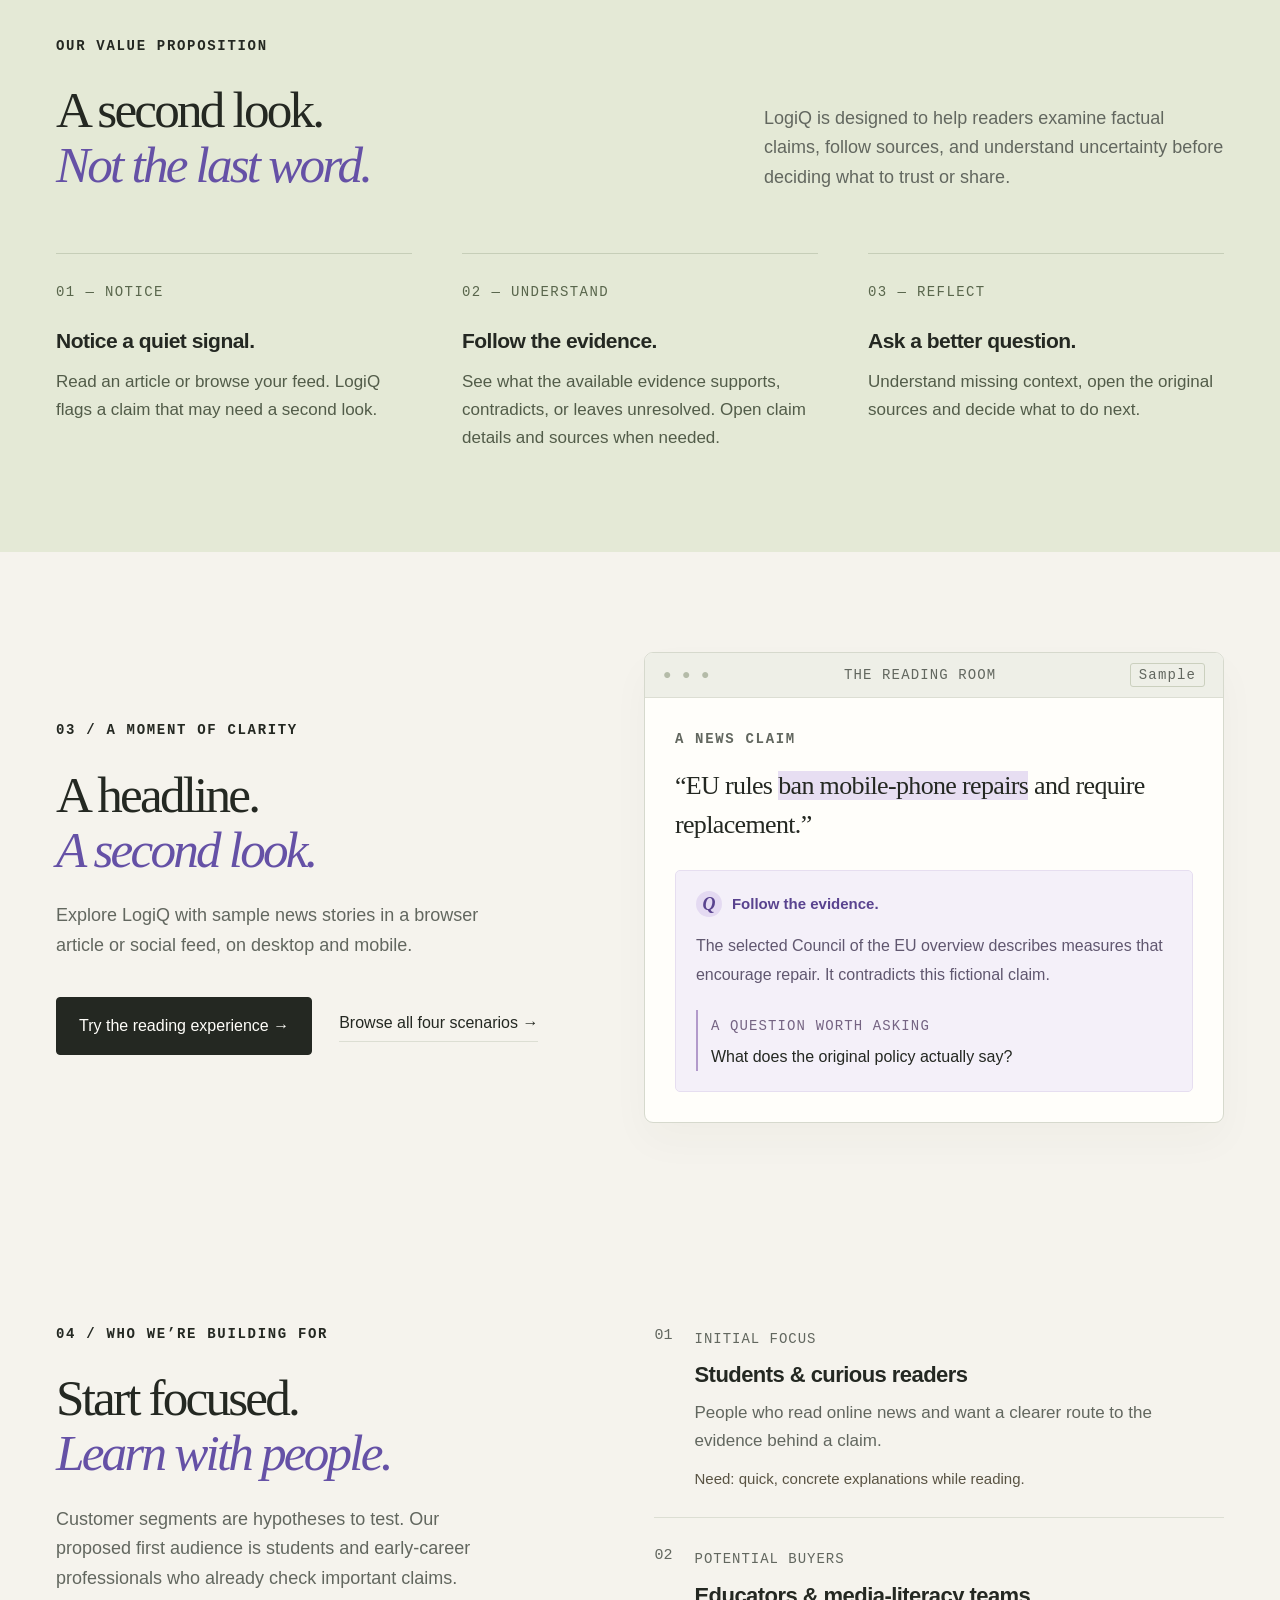
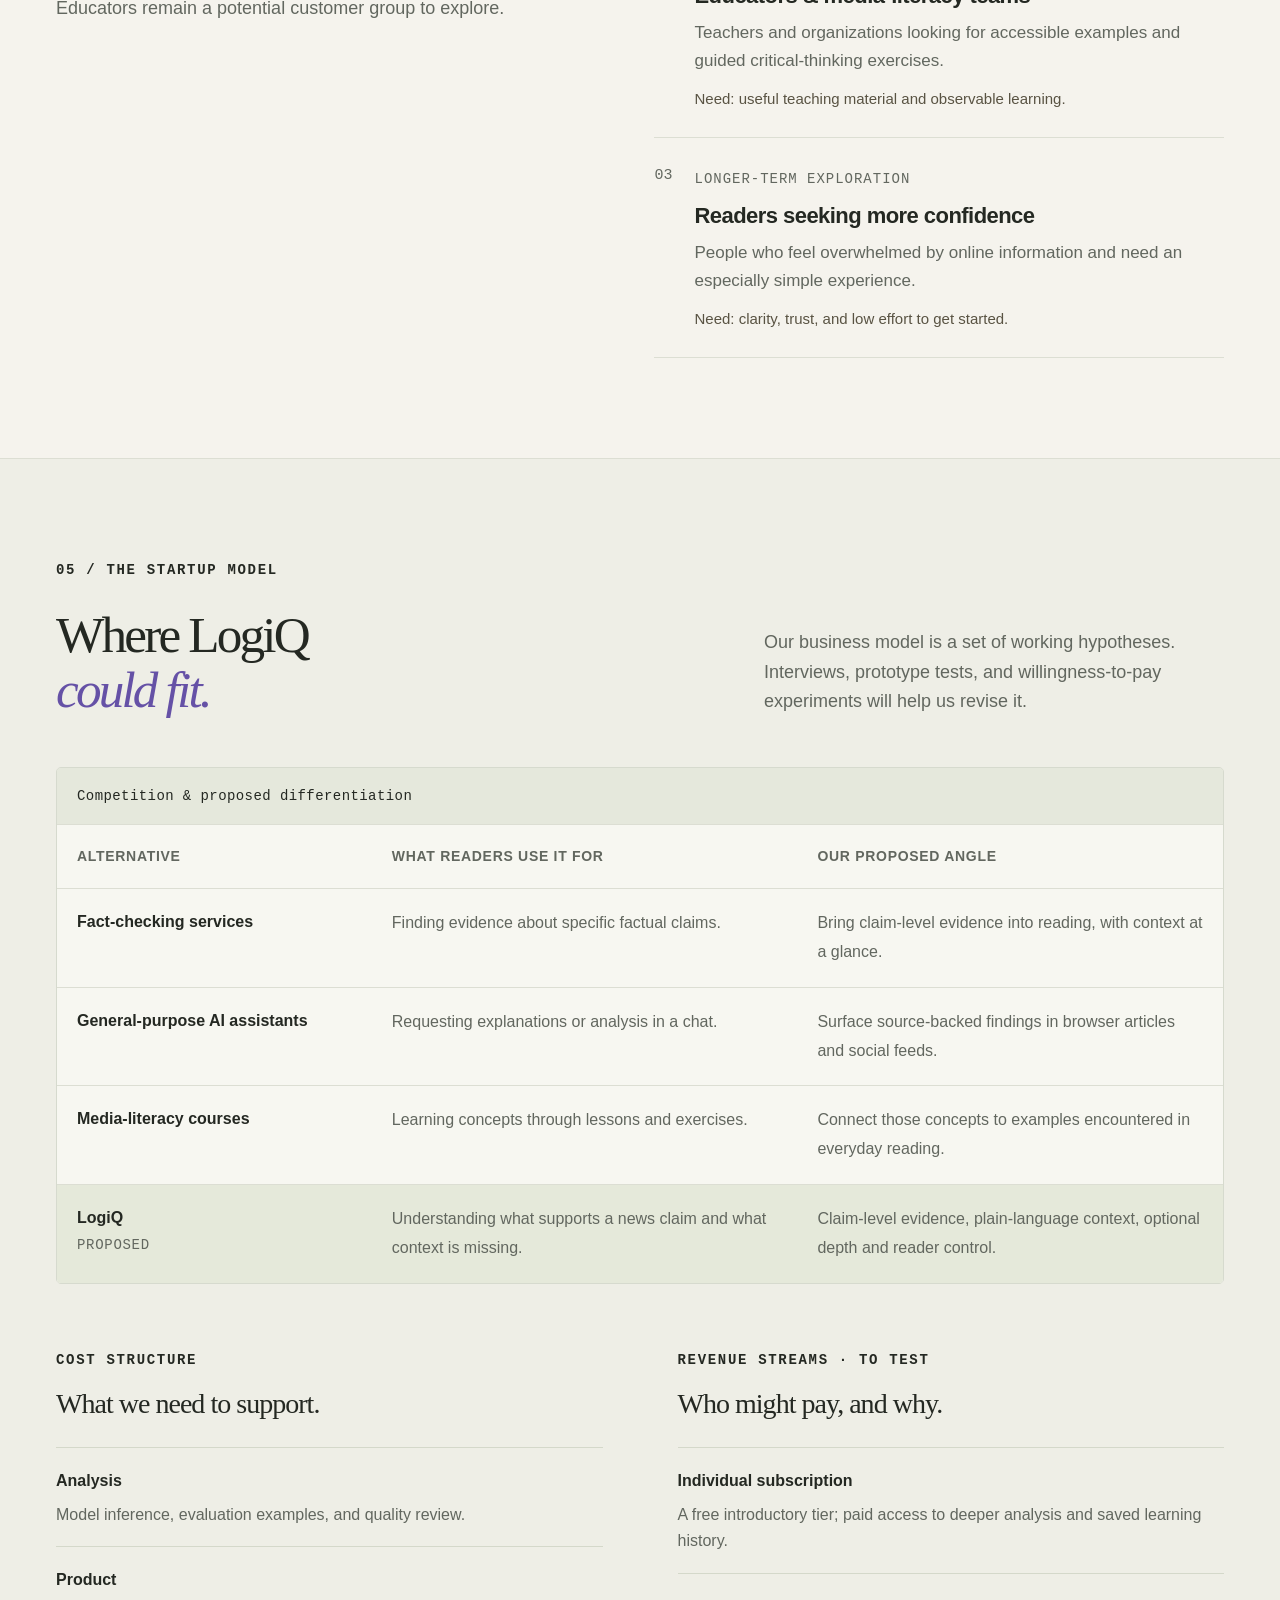
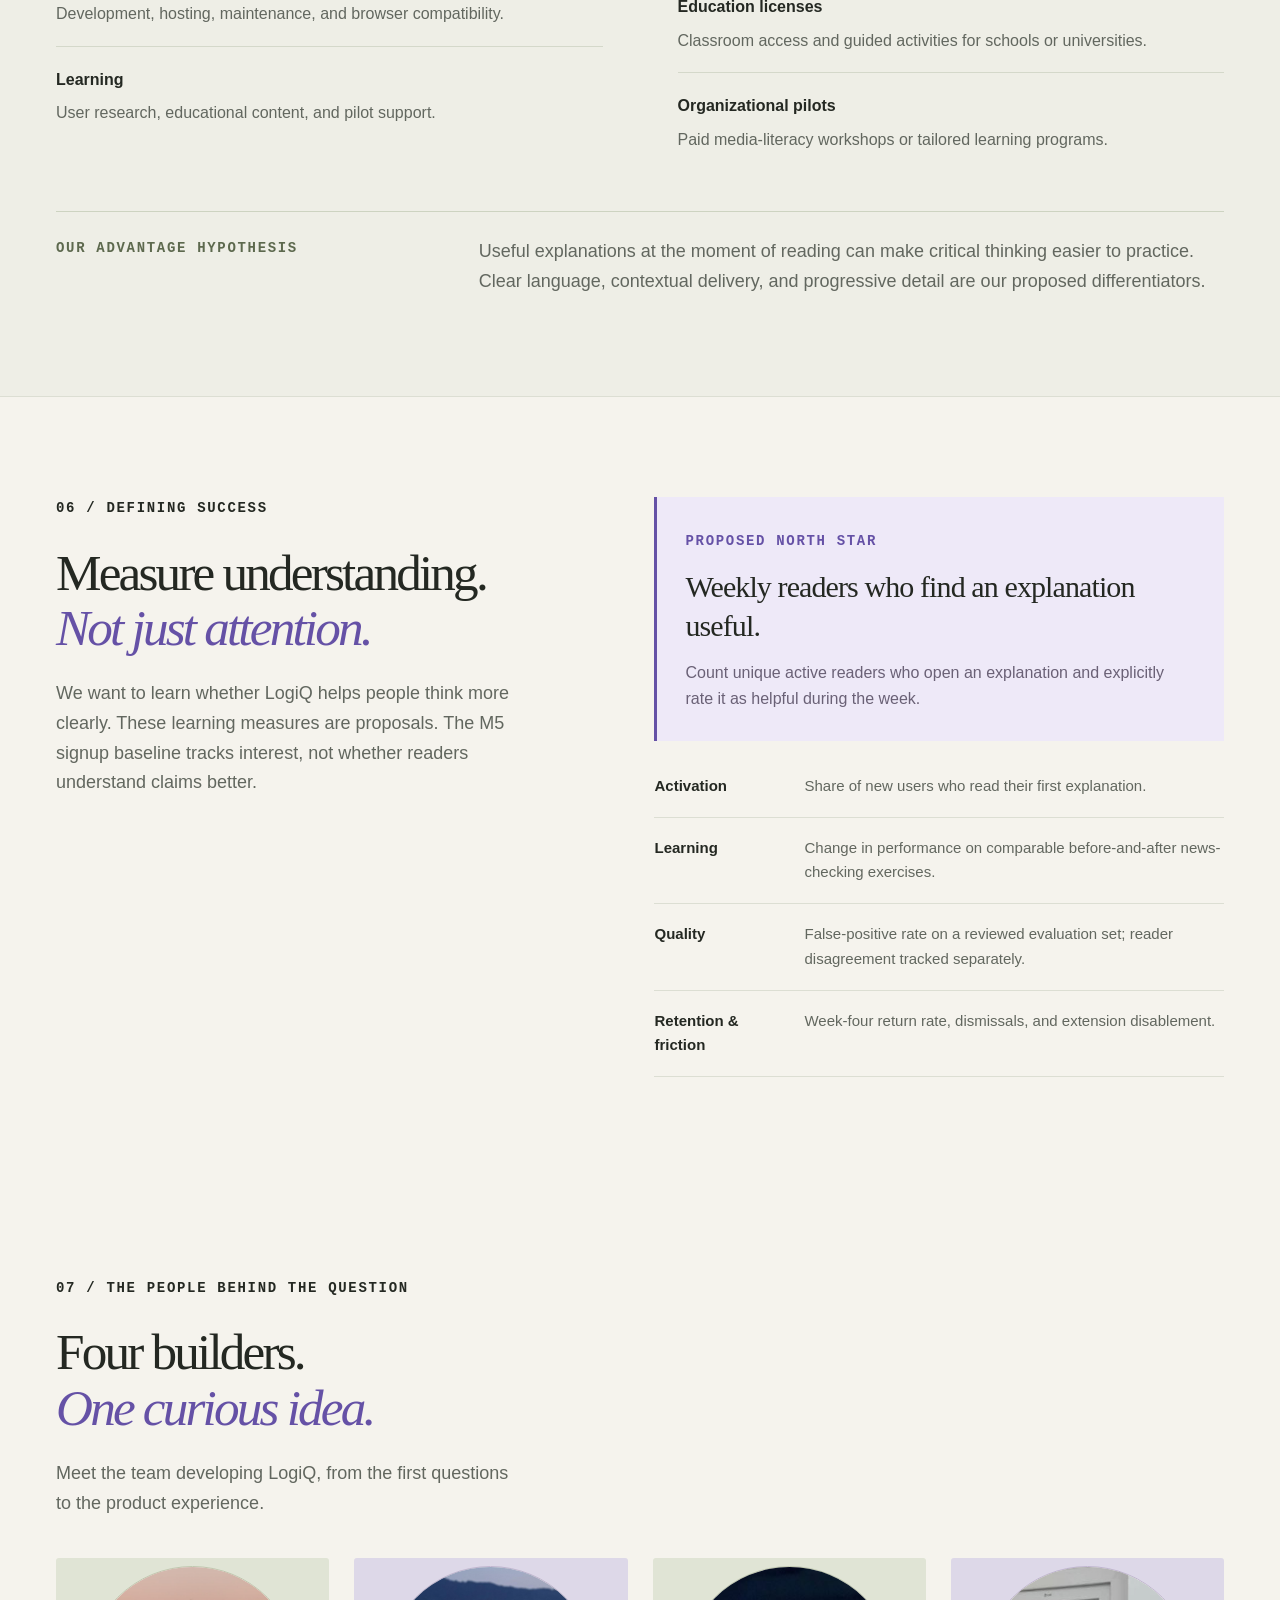
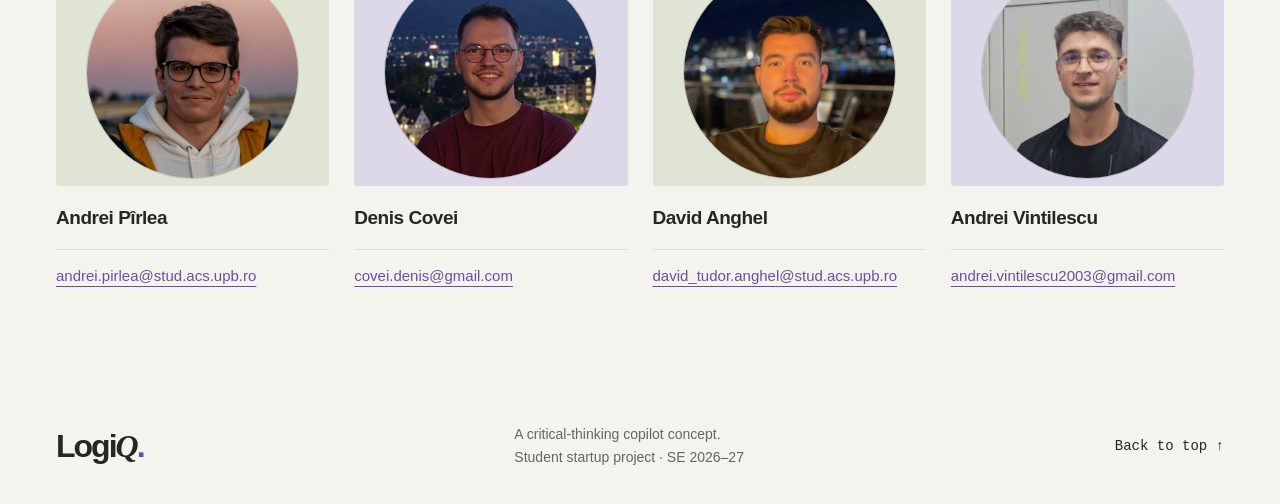
==== commit 98514a96: "Fix M5 channel attribution and document the signup baseline Keep tagged visits consistent from the l" ====
--- a/index.html
+++ b/index.html
@@ -8,134 +8,85 @@
   <title>LogiQ — A little more thought.</title>
   <link rel="icon" href="./assets/favicon.svg" type="image/svg+xml">
   <link rel="stylesheet" href="./styles.css">
-  <link rel="stylesheet" href="./m3.css">
-  <script src="./examples.js" defer></script>
-  <script src="./script.js" defer></script>
+  <link rel="stylesheet" href="./m4.css?v=quiet-2">
+<link rel="stylesheet" href="./site-ui.css?v=responsive-1"><script src="./site.js?v=responsive-1" defer></script>  <script src="./m5-config.js" defer></script>
+  <script src="./m5-attribution.js" defer></script>
+  <script src="./m5-analytics.js" defer></script>
 </head>
 <body>
   <a class="skip-link" href="#main">Skip to content</a>
-  <header class="site-header">
-    <a href="#" class="wordmark" aria-label="LogiQ home">Logi<span>Q</span><span class="brand-dot">.</span></a>
-    <nav aria-label="Main navigation">
-      <a href="#journey">The journey</a><a href="#idea">The idea</a><a href="#model">The model</a><a href="#team">The team</a><a href="./interviews.html">Interviews</a>
-    </nav>
-    <a class="header-link" href="https://github.com/andrei-27/logiq-fiki" target="_blank" rel="noopener noreferrer">Project repo <span aria-hidden="true">↗</span></a>
-  </header>
+  <header class="site-header global-header"><a class="wordmark" href="./index.html" aria-label="LogiQ project home">Logi<span>Q</span><span class="brand-dot">.</span></a><button type="button" class="menu-toggle" aria-expanded="false" aria-controls="global-nav" hidden>Menu <span aria-hidden="true">+</span></button><nav id="global-nav" aria-label="Main navigation"><a href="./index.html#journey">Project journal</a><a href="./ux.html">UX & research</a><a href="./interviews.html">Interviews</a><a class="nav-cta" href="./news.html">Try LogiQ →</a></nav></header>
 
   <main id="main">
     <section class="hero container" aria-labelledby="hero-title">
       <div class="hero-copy">
         <p class="eyebrow"><span class="live-dot" aria-hidden="true"></span> THE LOGIQ PROJECT JOURNAL · SE 2026–27</p>
         <h1 id="hero-title">The internet moves fast.<br><em>Think a little deeper.</em></h1>
-        <p class="hero-description">A digital copilot that helps you spot questionable arguments, understand persuasion, and make up your own mind.</p>
-        <div class="hero-actions"><a class="button button-dark" href="#demo">Explore the concept <span aria-hidden="true">↗</span></a><a class="text-link" href="#journey">Follow our progress <span aria-hidden="true">↓</span></a></div>
+        <p class="hero-description">A digital copilot that helps you check online news, follow the evidence, and understand what context may be missing.</p>
+        <div class="hero-actions"><a class="button button-dark" href="./news.html">Explore the concept <span aria-hidden="true">→</span></a><a class="text-link" href="#journey">Follow our progress <span aria-hidden="true">↓</span></a></div>
         <p class="hero-footnote">A student startup in the making. Built around curiosity.</p>
       </div>
-      <div class="hero-art" aria-label="Illustration of an argument being examined">
+      <div class="hero-art" aria-label="Illustration of a news claim being checked">
         <div class="orbit orbit-one"></div><div class="orbit orbit-two"></div>
         <div class="art-label">SIGNAL, MEET CONTEXT.</div>
-        <div class="thought-card"><span class="thought-kicker">SOMEWHERE ON YOUR FEED</span><p>“Everyone agrees.<br>So it must be <span>true.</span>”</p><div class="thought-line"></div><span class="thought-meta">Pause. There’s a leap here.</span></div>
-        <div class="insight-card"><span class="insight-icon" aria-hidden="true">↳</span><div><strong>Popularity ≠ evidence</strong><p>Let’s look at the reasoning.</p></div></div>
+        <div class="thought-card"><span class="thought-kicker">SOMEWHERE ON YOUR FEED</span><p>“Broken phone?<br>New rules say <span>replace it.</span>”</p><div class="thought-line"></div><span class="thought-meta">A headline leaves things out.</span></div>
+        <div class="insight-card"><span class="insight-icon" aria-hidden="true">↳</span><div><strong>Check the policy</strong><p>The source encourages repair.</p></div></div>
         <div class="art-footnote"><span class="brand-dot">●</span> CONCEPT ILLUSTRATION</div>
       </div>
     </section>
 
-    <section id="journey" class="journey-section"><div class="container section"><div class="section-heading inline-heading"><div><p class="eyebrow">01 / THE PROJECT JOURNAL</p><h2>An idea, in progress.<br><em>Every step documented.</em></h2></div><div><p>This is our Fiki: the evolving record of how we define, test, and build LogiQ.</p><span class="status-legend"><span class="live-dot" aria-hidden="true"></span> CURRENT FOCUS: M3</span></div></div>
+    <section id="journey" class="journey-section"><div class="container section"><div class="section-heading inline-heading"><div><p class="eyebrow">01 / THE PROJECT JOURNAL</p><h2>An idea, in progress.<br><em>Every step documented.</em></h2></div><div><p>This is our Fiki: the evolving record of how we define, test, and build LogiQ.</p><span class="status-legend"><span class="live-dot" aria-hidden="true"></span> M5 IN PROGRESS · DOCUMENTED / IN PROGRESS / PLANNED</span></div></div>
       <div class="milestone-list">
-        <details class="milestone"><summary><span class="milestone-number">M0</span><span class="milestone-title">Idea registration</span><span class="status status-defined">Idea defined</span><span class="expand-icon" aria-hidden="true">+</span></summary><div class="milestone-content"><p>LogiQ’s starting concept is a digital copilot for critical thinking. It aims to highlight potentially problematic reasoning and explain it in accessible language.</p><p class="small-note">This status describes the idea’s definition, not confirmation of course registration.</p></div></details>
-        <details class="milestone"><summary><span class="milestone-number">M1</span><span class="milestone-title">Fiki & project description</span><span class="status status-defined">Documented</span><span class="expand-icon" aria-hidden="true">+</span></summary><div class="milestone-content"><p class="eyebrow">19 OCTOBER 2026 · PROJECT DEFINITION</p><p>This page presents the problem, proposed solution, customer segments, competitive positioning, metrics, costs, revenue hypotheses, and team.</p><div class="milestone-links"><a href="#idea">Problem & solution ↗</a><a href="#audience">Customer segments ↗</a><a href="#model">Business model ↗</a><a href="#metrics">Key metrics ↗</a><a href="#team">Team ↗</a></div><p><strong>Next decisions:</strong> use customer discovery to test whether the problem exists before pitching a solution.</p><a class="text-link" href="https://ocw.cs.pub.ro/courses/se/project/milestones/m1" target="_blank" rel="noopener noreferrer">Official M1 requirements ↗</a></div></details>
-        <details class="milestone" id="m2"><summary><span class="milestone-number">M2</span><span class="milestone-title">Idea validation</span><span class="status status-defined">Documented</span><span class="expand-icon" aria-hidden="true">+</span></summary><div class="milestone-content m2-content"><p class="eyebrow">02 NOVEMBER 2026 · VALIDATION 1 (IDEA)</p>
-<p>M1 framed the problem as a hypothesis: online content mixes claims with persuasive framing, which can make evaluation effortful. We hypothesize that a brief, contextual explanation and a question about missing evidence could help readers assess arguments while reading.</p><p>To test the problem, we talk to people through recorded interviews, chat interviews and an online survey. Their answers are on the Interviews and Findings pages, and new survey responses appear there automatically once their authors consent to it. Most conversations focus on the problem rather than on LogiQ itself, so the solution is still largely untested.</p>
-<div class="m2-actions"><a class="button button-dark" href="https://docs.google.com/forms/d/e/1FAIpQLSe82ZtVTgC3aXJwMPEf3MrmYU-SiMWx-4xmwU0hlK-8k3c6nw/viewform" target="_blank" rel="noopener noreferrer">Open the online survey <span aria-hidden="true">↗</span></a><a class="button button-outline" href="./interviews.html">Browse interviews and responses <span aria-hidden="true">→</span></a><a class="button button-outline" href="./findings.html">Findings: what each participant said <span aria-hidden="true">→</span></a></div>
-<p class="small-note">What each participant said is on the <a href="./findings.html">findings page</a>. The sections below are our interpretation, and we revise them as new interviews and survey responses come in.</p>
-<h3>Interview questions</h3><p class="small-note">These are the customer-discovery questions we use for M2 interviews and the survey. Interviews are held in the participant’s language; transcripts include the original dialogue and an English translation where needed.</p>
-<ol class="interview-questions"><li>Think about the last time you encountered an online claim or argument that you wanted to evaluate. What happened?</li><li>What were you trying to accomplish in that situation, and why did the argument matter to you?</li><li>How did you decide whether the argument was convincing? Walk me through what you actually did.</li><li>What, if anything, was difficult, time-consuming, or left unresolved during that process?</li><li>Can you recall an occasion when you decided not to investigate an online argument? What made you move on?</li><li>What tools, resources, or people have you turned to when trying to understand an argument? Tell me about the last time you used them.</li><li>Do you know anyone, especially someone close to you, who has recently believed fake news or internet propaganda and used it to try to win an argument?</li><li>Do you think it’s hard to spot fake news in the new era, especially in the last few years, when creating pieces of misinformation with AI help has become easier than ever?</li></ol>
-<h3>What we’re learning</h3><p class="small-note">Early patterns from the conversations so far, not representative results.</p>
-<ul class="evidence-list"><li><strong>People check sources, not reasoning.</strong> When a claim seems doubtful, participants search for it, compare how different outlets report it, or look for a credible, independent source. So far nobody has described examining how an argument reasons, which is the step LogiQ is built around; the closest was noticing exaggerated headlines and imprecise wording in a familiar field. Our questions haven’t asked about this directly yet, so we can’t rule it out.</li>
-<li><strong>Understanding can be the hard part.</strong> Incomplete information, unfamiliar wording, and stories that point to references instead of explaining them can leave people unsure, even when the source is official.</li>
-<li><strong>Effort depends on what’s at stake.</strong> People dig in when a claim affects them, such as an investment decision, and let it go when the topic feels unimportant or something else takes their attention.</li>
-<li><strong>The hard part is often other people.</strong> Checking a claim for yourself seems manageable, although claims that aren’t clear-cut take longer. Conversations kept turning, partly prompted by our questions, to friends or relatives who believe something false and are hard to persuade.</li>
-<li><strong>Trust in AI cuts both ways.</strong> Some participants already use AI assistants to gather sources; others avoid AI-generated content or see it as a source of misinformation. Some also see a role for publishers and stricter rules, not only for individual readers. A tool like LogiQ would need to show its reasoning rather than ask to be trusted.</li>
-<li><strong>LogiQ’s purpose has to be obvious.</strong> Where the idea came up, the reaction was curious but cautious: interesting if done well, but not clear enough about what it does.</li></ul>
-<h3>Effect on the product and its assumptions</h3><p>Our core assumption, that readers want help understanding how an argument works while they read, is still open. What we have heard so far points to a few changes worth testing in the M3 prototype:</p>
-<ul class="evidence-list"><li><strong>Start from the evidence.</strong> People already check sources, so an explanation could point to the missing evidence or a source worth checking, not only name a reasoning flaw.</li>
-<li><strong>Clarify the wording.</strong> Explain unfamiliar terms and summarise what a referenced source actually says, since unclear wording can block understanding before reasoning even comes into play.</li>
-<li><strong>Keep it effortless.</strong> People skip checks that feel unimportant, so LogiQ should be quick to use, easy to ignore, and most helpful when a claim matters to the reader.</li>
-<li><strong>Make it easy to share.</strong> A short, plain explanation could help someone talk a friend or relative through why a claim is misleading.</li>
-<li><strong>Explain, don’t judge.</strong> Show why a passage is flagged instead of giving an AI verdict, so people who distrust AI can follow the reasoning themselves.</li>
-<li><strong>Say what LogiQ is in one sentence.</strong> The landing page should make its purpose clear at a glance.</li></ul>
-<p>We are not changing the target segment yet. The people we have spoken to don’t yet show whether “students &amp; curious readers” is the right first audience. Groups worth exploring include people judging high-stakes claims such as personal finance, people trying to correct friends or family, and educators.</p>
-<h3>Validation decision</h3><p><strong>Not ready for Customer Validation (testing selling) yet.</strong> Our conversations show that people do run into questionable claims online, but not yet that the problem LogiQ addresses feels urgent enough to pay for a solution:</p>
-<ul class="evidence-list"><li>The pains we hear about most are time, unclear or incomplete information, and persuading others, rather than difficulty judging an argument’s reasoning.</li>
-<li>People often let questionable claims go, which suggests the problem may not feel urgent.</li>
-<li>Free tools already cover much of what people do today: search engines, community notes and AI assistants.</li>
-<li>We haven’t tested the solution or willingness to pay, and we haven’t documented how participants were recruited, so we can’t yet name a clear customer segment.</li>
-<li>Some of our interview questions were leading, which weakens the evidence.</li></ul>
-<p><strong>What would change this decision:</strong> consistent evidence, from a clearly defined group, that judging arguments is a real and recurring difficulty, plus a positive response to the M3 prototype.</p>
-<p><strong>Next:</strong> keep reviewing interviews and survey responses as they arrive, check the transcripts against the audio, define one segment and document how we recruit, and use the M3 prototype and landing page to test whether people understand and want LogiQ.</p></div></details>
-        <details class="milestone current" id="m3" open>
-          <summary><span class="milestone-number">M3</span><span class="milestone-title">Wireframes &amp; landing page</span><span class="status status-current">Current</span><span class="expand-icon" aria-hidden="true">+</span></summary>
-          <div class="milestone-content m3-content">
-            <p class="eyebrow">09 NOVEMBER 2026 · WIREFRAMES &amp; LANDING PAGE</p>
-            <p>M3 includes five interactive wireframes showing the product's structure, controls and navigation, plus a separate customer-facing landing page.</p>
-            <div class="m2-actions"><a class="button button-dark" href="./wireframes.html">Explore the interactive wireframes <span aria-hidden="true">→</span></a><a class="button button-outline" href="./landing.html">Open the landing page <span aria-hidden="true">↗</span></a><a class="button button-outline" href="./assets/m3-wireframes.svg">Open the full-size wireframe overview <span aria-hidden="true">↗</span></a></div>
-            <figure class="m3-artifact"><a href="./assets/m3-wireframes.svg"><img src="./assets/m3-wireframes.svg" width="1180" height="800" loading="lazy" alt="Five LogiQ wireframes: reading opens an explanation, with optional branches to context, sharing and feedback. Each branch can return to the explanation or reading."></a><figcaption>Wireframes and navigation. The main path is reading → explanation; context, sharing and feedback are optional. Open the image for full-size labels, or use the interactive screens below.</figcaption></figure>
-            <h3>Screens and interactions</h3>
-            <ol class="m3-flow">
-              <li><a href="./wireframes.html#reading">Reading / selected passage.</a> Choose a sample argument and click “Explain this passage” to open the explanation. The highlight stands in for text selection in a future browser extension.</li>
-              <li><a href="./wireframes.html#explanation">Explanation panel.</a> See a potential reasoning issue, a plain-language explanation, and a question about missing evidence. Close or dismiss the panel to return to reading without giving feedback.</li>
-              <li><a href="./wireframes.html#context">Context and evidence questions.</a> Read caveats, expand an unfamiliar term, and consider what to check next. These are suggested checks, not retrieved or verified sources.</li>
-              <li><a href="./wireframes.html#share">Shareable explanation.</a> Preview and copy the passage, explanation and caveats together. Copy failure is visible and manual copying remains available; nothing is posted automatically.</li>
-              <li><a href="./wireframes.html#feedback">Reader feedback.</a> Choose Helpful, Unclear, or I disagree, optionally explain why, and preview a local confirmation. Nothing is sent or stored. Reset returns to the first sample.</li>
-            </ol>
-            <p class="small-note">The prototype supports direct screen links, browser Back/Forward, an all-screens view and printing. Without JavaScript, the complete first example remains visible across all five screens.</p>
-            <h3>Design choices</h3>
-            <p>The wireframes follow the needs discussed in M2: plain-language explanations, questions about evidence, optional depth, easy dismissal, and sharing with context. Readers can disagree with an explanation; the interface does not assign truth scores.</p>
-            <h3>Landing page</h3>
-            <p>The separate page introduces LogiQ, explains the proposed experience and its limits, and offers a “Try the interactive prototype” action. It lets visitors explore the concept without signing up.</p>
-            <h3>M3 scope</h3>
-            <p>These are wireframes and a concept landing page, not the MVP. The three examples are handcrafted; there is no live AI, page access, source retrieval, account creation, analytics or feedback backend. Usability validation and a working MVP belong to later milestones.</p>
-            <a class="text-link" href="https://ocw.cs.pub.ro/courses/se/project/milestones/m3" target="_blank" rel="noopener noreferrer">Official M3 requirements ↗</a>
-          </div>
+        <details class="milestone"><summary><span class="milestone-number">M0</span><span class="milestone-title">Idea registration</span><span class="status status-defined">Documented</span><span class="expand-icon" aria-hidden="true">+</span></summary><div class="milestone-content"><div class="milestone-deliverables"><p>LogiQ is a digital reading companion concept: it helps readers examine online news claims, follow sources and notice missing context.</p><p class="small-note">Idea defined; course registration is not confirmed here.</p></div><a class="text-link requirements-link" href="https://ocw.cs.pub.ro/courses/se/project/milestones/m0" target="_blank" rel="noopener noreferrer">Official M0 requirements <svg class="external-icon" viewBox="0 0 16 16" aria-hidden="true"><path d="M4 12 12 4M4 4h8v8" fill="none" stroke="currentColor" stroke-width="1.5"/></svg></a></div></details>
+        <details class="milestone"><summary><span class="milestone-number">M1</span><span class="milestone-title">Fiki & project description</span><span class="status status-defined">Documented</span><span class="expand-icon" aria-hidden="true">+</span></summary><div class="milestone-content"><div class="milestone-deliverables"><p>The Fiki brings together the problem, proposed solution, audience, business hypotheses and team.</p><div class="milestone-links"><a href="#idea">Problem & solution ↓</a><a href="#audience">Audience ↓</a><a href="#model">Business model ↓</a><a href="#metrics">Metrics ↓</a><a href="#team">Team ↓</a></div></div><a class="text-link requirements-link" href="https://ocw.cs.pub.ro/courses/se/project/milestones/m1" target="_blank" rel="noopener noreferrer">Official M1 requirements <svg class="external-icon" viewBox="0 0 16 16" aria-hidden="true"><path d="M4 12 12 4M4 4h8v8" fill="none" stroke="currentColor" stroke-width="1.5"/></svg></a></div></details>
+        <details class="milestone" id="m2"><summary><span class="milestone-number">M2</span><span class="milestone-title">Idea validation</span><span class="status status-defined">Documented</span><span class="expand-icon" aria-hidden="true">+</span></summary><div class="milestone-content"><div class="milestone-deliverables"><p>Recorded interviews, a chat interview and a survey explore how people check questionable news. Source credibility, missing context and the effort of checking recur in the conversations.</p><p>These findings guide the claim-level explanations and source links in the prototype. Demand, the first customer segment and willingness to pay still need testing.</p><div class="milestone-links"><a href="./interviews.html">Interviews & responses →</a><a href="./findings.html#interpretation">Findings & validation decision →</a></div></div><a class="text-link requirements-link" href="https://ocw.cs.pub.ro/courses/se/project/milestones/m2" target="_blank" rel="noopener noreferrer">Official M2 requirements <svg class="external-icon" viewBox="0 0 16 16" aria-hidden="true"><path d="M4 12 12 4M4 4h8v8" fill="none" stroke="currentColor" stroke-width="1.5"/></svg></a></div></details>
+        <details class="milestone" id="m3">
+          <summary><span class="milestone-number">M3</span><span class="milestone-title">Wireframes &amp; landing page</span><span class="status status-defined">Documented</span><span class="expand-icon" aria-hidden="true">+</span></summary><div class="milestone-content"><div class="milestone-deliverables"><p>The interface concept and product landing page show how LogiQ fits into everyday news reading.</p><div class="milestone-links"><a href="./ux.html#wireframes">Interface mockups →</a><a href="./landing.html">Product landing page →</a></div><p class="small-note">The mockups describe the screens; M4 documents the personas, tasks and interactions behind them.</p></div><a class="text-link requirements-link" href="https://ocw.cs.pub.ro/courses/se/project/milestones/m3" target="_blank" rel="noopener noreferrer">Official M3 requirements <svg class="external-icon" viewBox="0 0 16 16" aria-hidden="true"><path d="M4 12 12 4M4 4h8v8" fill="none" stroke="currentColor" stroke-width="1.5"/></svg></a></div></details>
+        <details class="milestone" id="m4">
+          <summary><span class="milestone-number">M4</span><span class="milestone-title">UX: personas, stories &amp; user flows</span><span class="status">Research documented</span><span class="expand-icon" aria-hidden="true">+</span></summary><div class="milestone-content"><div class="milestone-deliverables"><p>A quiet automatic alert opens claim assessments, explanations and sources. The simulation covers browser articles and social feeds on desktop and mobile.</p><div class="milestone-links"><a href="./news.html">Interactive prototype →</a><a href="./ux.html#persona">Personas →</a><a href="./ux.html#stories">Stories & flow →</a><a href="./ux.html#wireframes">All four scenarios →</a><a href="./ux.html#test">Interview guide →</a><a href="./m4-feedback.html">Feedback notes & next changes</a></div><p>Seven participant interviews cover all four contexts. The synthesis links six usability issues to the user stories and proposed changes.</p><p><strong>Next:</strong> implement the proposed changes and retest the affected tasks.</p></div><a class="text-link requirements-link" href="https://ocw.cs.pub.ro/courses/se/project/milestones/m4" target="_blank" rel="noopener noreferrer">Official M4 requirements <svg class="external-icon" viewBox="0 0 16 16" aria-hidden="true"><path d="M4 12 12 4M4 4h8v8" fill="none" stroke="currentColor" stroke-width="1.5"/></svg></a></div></details>
+        <details class="milestone current" id="m5" open>
+          <summary><span class="milestone-number">M5</span><span class="milestone-title">Validation 2 · Lead generation</span><span class="status status-current">In progress</span><span class="expand-icon" aria-hidden="true">+</span></summary>
+          <div class="milestone-content"><div class="milestone-deliverables">
+            <p>Invite readers to join the LogiQ early-access list, measure how visitors discover the landing page, and compare outreach channels using real conversion data.</p>
+            <div class="milestone-links"><a href="./landing.html#early-access">Early-access signup →</a><a href="./m5-campaign.html">Campaign and measurement plan →</a><a href="./news.html">Try the prototype →</a></div>
+            <p><strong>Measurement plan:</strong> landing visitors → signup section viewed → accepted signup. Prototype clicks are a separate exploration path. Source attribution uses campaign-specific links. PostHog measures visits and interactions automatically, with masked session replay and a visible opt-out control.</p>
+            <p class="small-note"><strong>Status:</strong> An <a href="./m5-campaign.html#baseline">unattributed baseline</a> is documented. Personal, university and online outreach results still need dated post evidence and channel counts.</p>
+          </div><a class="text-link requirements-link" href="https://ocw.cs.pub.ro/courses/se/project/milestones/m5" target="_blank" rel="noopener noreferrer">Official M5 requirements <svg class="external-icon" viewBox="0 0 16 16" aria-hidden="true"><path d="M4 12 12 4M4 4h8v8" fill="none" stroke="currentColor" stroke-width="1.5"/></svg></a></div>
         </details>
-        <details class="milestone"><summary><span class="milestone-number">M4</span><span class="milestone-title">Personas, flows & architecture</span><span class="status">Planned</span><span class="expand-icon" aria-hidden="true">+</span></summary><div class="milestone-content"><p>Refine personas from research, map the reading-to-explanation flow, write user stories, and define an architecture with explicit analysis and privacy boundaries.</p><p><strong>Evidence to add:</strong> personas, user flows, prioritized stories, and architecture decisions.</p></div></details>
-        <details class="milestone"><summary><span class="milestone-number">M5</span><span class="milestone-title">Design & UX validation</span><span class="status">Planned</span><span class="expand-icon" aria-hidden="true">+</span></summary><div class="milestone-content"><p>Test whether users notice an insight, understand its explanation, and can disagree or dismiss it. Look for confusing labels and unnecessary interruptions.</p><p><strong>Evidence to add:</strong> tasks, observations, and before-and-after design changes.</p></div></details>
-        <details class="milestone"><summary><span class="milestone-number">M6</span><span class="milestone-title">Market research</span><span class="status">Planned</span><span class="expand-icon" aria-hidden="true">+</span></summary><div class="milestone-content"><p>Investigate named competitors, distribution channels, likely buyers, and willingness to pay. Separate sourced evidence from estimates.</p><p><strong>Evidence to add:</strong> competitor audit, market assumptions, and pricing experiments.</p></div></details>
-        <details class="milestone"><summary><span class="milestone-number">M7</span><span class="milestone-title">Minimum viable product</span><span class="status">Planned</span><span class="expand-icon" aria-hidden="true">+</span></summary><div class="milestone-content"><p>Build the smallest useful reading-and-explanation flow. Evaluate analysis quality on a reviewed sample before expanding content types or automatic detection.</p><p><strong>Evidence to add:</strong> working product, scope, evaluation results, and known limitations.</p></div></details>
-        <details class="milestone"><summary><span class="milestone-number">M8</span><span class="milestone-title">First sale</span><span class="status">Planned</span><span class="expand-icon" aria-hidden="true">+</span></summary><div class="milestone-content"><p>Test a concrete offer with an appropriate customer segment. Document the offer and the outcome honestly, including if no purchase happens.</p><p><strong>Evidence to add:</strong> offer, outreach approach, feedback, and commercial result.</p></div></details>
-        <details class="milestone"><summary><span class="milestone-number">M9</span><span class="milestone-title">Presentation slides</span><span class="status">Planned</span><span class="expand-icon" aria-hidden="true">+</span></summary><div class="milestone-content"><p>Tell the project’s story through the problem, evidence, product, business model, and lessons learned.</p><p><strong>Evidence to add:</strong> final slide deck and demonstration materials.</p></div></details>
-        <details class="milestone"><summary><span class="milestone-number">M11</span><span class="milestone-title">Final project presentation</span><span class="status">Planned</span><span class="expand-icon" aria-hidden="true">+</span></summary><div class="milestone-content"><p>Consolidate the Fiki into a final record of what was built, what was validated, and what remains uncertain.</p><p><strong>Evidence to add:</strong> final demo, results, retrospective, and next steps.</p></div></details>
+        <details class="milestone"><summary><span class="milestone-number">M6</span><span class="milestone-title">Market research</span><span class="status">Planned</span><span class="expand-icon" aria-hidden="true">+</span></summary><div class="milestone-content"><div class="milestone-deliverables"><p>Investigate named competitors, distribution channels, likely buyers, and willingness to pay. Separate sourced evidence from estimates.</p><p><strong>Evidence to add:</strong> competitor audit, market assumptions, and pricing experiments.</p></div><a class="text-link requirements-link" href="https://ocw.cs.pub.ro/courses/se/project/milestones/m6" target="_blank" rel="noopener noreferrer">Official M6 requirements <svg class="external-icon" viewBox="0 0 16 16" aria-hidden="true"><path d="M4 12 12 4M4 4h8v8" fill="none" stroke="currentColor" stroke-width="1.5"/></svg></a></div></details>
+        <details class="milestone"><summary><span class="milestone-number">M7</span><span class="milestone-title">Minimum viable product</span><span class="status">Planned</span><span class="expand-icon" aria-hidden="true">+</span></summary><div class="milestone-content"><div class="milestone-deliverables"><p>Build the smallest useful reading-and-explanation flow. Evaluate analysis quality on a reviewed sample before expanding content types or automatic detection.</p><p><strong>Evidence to add:</strong> working product, scope, evaluation results, and known limitations.</p></div><a class="text-link requirements-link" href="https://ocw.cs.pub.ro/courses/se/project/milestones/m7" target="_blank" rel="noopener noreferrer">Official M7 requirements <svg class="external-icon" viewBox="0 0 16 16" aria-hidden="true"><path d="M4 12 12 4M4 4h8v8" fill="none" stroke="currentColor" stroke-width="1.5"/></svg></a></div></details>
+        <details class="milestone"><summary><span class="milestone-number">M8</span><span class="milestone-title">First sale</span><span class="status">Planned</span><span class="expand-icon" aria-hidden="true">+</span></summary><div class="milestone-content"><div class="milestone-deliverables"><p>Test a concrete offer with an appropriate customer segment. Document the offer and the outcome honestly, including if no purchase happens.</p><p><strong>Evidence to add:</strong> offer, outreach approach, feedback, and commercial result.</p></div><a class="text-link requirements-link" href="https://ocw.cs.pub.ro/courses/se/project/milestones/m8" target="_blank" rel="noopener noreferrer">Official M8 requirements <svg class="external-icon" viewBox="0 0 16 16" aria-hidden="true"><path d="M4 12 12 4M4 4h8v8" fill="none" stroke="currentColor" stroke-width="1.5"/></svg></a></div></details>
+        <details class="milestone"><summary><span class="milestone-number">M9</span><span class="milestone-title">Presentation slides</span><span class="status">Planned</span><span class="expand-icon" aria-hidden="true">+</span></summary><div class="milestone-content"><div class="milestone-deliverables"><p>Tell the project’s story through the problem, evidence, product, business model, and lessons learned.</p><p><strong>Evidence to add:</strong> final slide deck and demonstration materials.</p></div><a class="text-link requirements-link" href="https://ocw.cs.pub.ro/courses/se/project/milestones/m9" target="_blank" rel="noopener noreferrer">Official M9 requirements <svg class="external-icon" viewBox="0 0 16 16" aria-hidden="true"><path d="M4 12 12 4M4 4h8v8" fill="none" stroke="currentColor" stroke-width="1.5"/></svg></a></div></details>
+        <details class="milestone"><summary><span class="milestone-number">M11</span><span class="milestone-title">Final project presentation</span><span class="status">Planned</span><span class="expand-icon" aria-hidden="true">+</span></summary><div class="milestone-content"><div class="milestone-deliverables"><p>Consolidate the Fiki into a final record of what was built, what was validated, and what remains uncertain.</p><p><strong>Evidence to add:</strong> final demo, results, retrospective, and next steps.</p></div><a class="text-link requirements-link" href="https://ocw.cs.pub.ro/courses/se/project/milestones/m11" target="_blank" rel="noopener noreferrer">Official M11 requirements <svg class="external-icon" viewBox="0 0 16 16" aria-hidden="true"><path d="M4 12 12 4M4 4h8v8" fill="none" stroke="currentColor" stroke-width="1.5"/></svg></a></div></details>
       </div>
     </div></section>
 
-    <div class="project-strip"><div class="container strip-inner"><span><strong>01</strong> Current milestone: wireframes &amp; landing page</span><span><strong>02</strong> Next: refine flows and test the design</span><a href="./landing.html">Open the product landing page <span aria-hidden="true">↗</span></a></div></div>
+    <div class="project-strip"><div class="container strip-inner"><span><strong>01</strong> Current milestone: lead generation &amp; analytics</span><span><strong>02</strong> Next: launch outreach &amp; compare channels</span><a href="./m5-campaign.html">Open the M5 campaign plan <span aria-hidden="true">→</span></a></div></div>
 
     <section id="idea" class="container section idea-section">
       <div class="section-heading"><p class="eyebrow">02 / THE PROBLEM & THE IDEA</p><h2>More information.<br><em>Less room to reflect.</em></h2></div>
-      <div class="idea-body"><p class="lead">Online, a confident claim can feel like a convincing argument. They are not always the same thing.</p><p>Headlines, posts, and comment threads mix facts with emotional appeals, personal attacks, and unsupported conclusions. Checking a claim takes effort; understanding how it tries to persuade us takes another kind of attention.</p><p>Our starting hypothesis: short explanations, offered in context, can help people evaluate arguments without interrupting the way they read.</p><div class="margin-note"><span aria-hidden="true">↳</span><p><strong>The question we’re exploring</strong><br>Can a small moment of reflection become a lasting critical-thinking habit?</p></div></div>
+      <div class="idea-body"><p class="lead">Online, a confident claim can feel like a convincing argument. They are not always the same thing.</p><p>Headlines, posts, and comment threads mix facts with emotional appeals, personal attacks, and unsupported conclusions. Checking a claim takes effort; understanding how it tries to persuade us takes another kind of attention.</p><p>Our product hypothesis: quick, contextual checks with understandable evidence can help people assess news and shared claims while they read.</p><div class="margin-note"><span aria-hidden="true">↳</span><p><strong>The question we’re exploring</strong><br>Can a small moment of reflection become a lasting critical-thinking habit?</p></div></div>
     </section>
 
     <section class="solution-section" aria-labelledby="solution-title"><div class="container section">
-      <div class="section-heading inline-heading"><div><p class="eyebrow">OUR VALUE PROPOSITION</p><h2 id="solution-title">A second look.<br><em>Not the last word.</em></h2></div><p>LogiQ is designed to explain what may be problematic in an argument, so the reader can decide what to think.</p></div>
-      <div class="steps-grid"><article><span class="step-number">01 — NOTICE</span><h3>Spot the reasoning.</h3><p>Highlight a passage that may contain a logical flaw or a persuasive technique. Start with selected text; explore contextual browser support next.</p></article><article><span class="step-number">02 — UNDERSTAND</span><h3>Explain the leap.</h3><p>Show a short, plain-language explanation tied to the exact words. Offer more detail only when the reader wants it.</p></article><article><span class="step-number">03 — REFLECT</span><h3>Ask a better question.</h3><p>Suggest what evidence or context is missing. Invite the reader to challenge the analysis and give feedback.</p></article></div>
+      <div class="section-heading inline-heading"><div><p class="eyebrow">OUR VALUE PROPOSITION</p><h2 id="solution-title">A second look.<br><em>Not the last word.</em></h2></div><p>LogiQ is designed to help readers examine factual claims, follow sources, and understand uncertainty before deciding what to trust or share.</p></div>
+      <div class="steps-grid"><article><span class="step-number">01 — NOTICE</span><h3>Notice a quiet signal.</h3><p>Read an article or browse your feed. LogiQ flags a claim that may need a second look.</p></article><article><span class="step-number">02 — UNDERSTAND</span><h3>Follow the evidence.</h3><p>See what the available evidence supports, contradicts, or leaves unresolved. Open claim details and sources when needed.</p></article><article><span class="step-number">03 — REFLECT</span><h3>Ask a better question.</h3><p>Understand missing context, open the original sources and decide what to do next.</p></article></div>
     </div></section>
 
     <section id="demo" class="container section demo-section" aria-labelledby="demo-title">
-      <div class="section-heading"><p class="eyebrow">03 / A MOMENT OF CLARITY</p><h2 id="demo-title">See what a second<br><em>look could reveal.</em></h2><p>Choose a sample argument. These explanations are handcrafted illustrations of the proposed experience.</p><div class="demo-choices" role="group" aria-label="Choose an example"><button class="example-button active" data-example="popularity" aria-pressed="true">Popularity</button><button class="example-button" data-example="attack" aria-pressed="false">Personal attack</button><button class="example-button" data-example="choice" aria-pressed="false">False choice</button></div><p class="small-note">Illustrative demo · no AI or live content analysis</p></div>
-      <div class="demo-window"><div class="window-toolbar"><span class="window-dots" aria-hidden="true">● ● ●</span><span>THE READING ROOM</span><span class="demo-badge">Sample</span></div><div class="demo-content" aria-live="polite" aria-atomic="true"><p class="eyebrow">THE ARGUMENT</p><blockquote id="example-quote">“Thousands of people shared this claim, <mark>so it must be true.</mark>”</blockquote><div class="analysis-panel"><div class="analysis-title"><span class="mini-mark" aria-hidden="true">Q</span><span id="example-label">Potential appeal to popularity</span></div><p id="example-explanation">A claim’s popularity tells us how widely it has spread, not whether the evidence supports it. People can share something for many reasons.</p><div class="question-box"><span>ASK YOURSELF</span><p id="example-question">What evidence supports the claim beyond the number of shares?</p></div><details id="example-detail"><summary>A little more context <span aria-hidden="true">+</span></summary><p id="example-context">Popularity can tell us what people believe. It becomes a reasoning problem when it is used as sufficient proof that a factual claim is true. The claim might still be true; this argument does not establish it.</p></details></div></div></div>
+      <div class="section-heading"><p class="eyebrow">03 / A MOMENT OF CLARITY</p><h2 id="demo-title">A headline.<br><em>A second look.</em></h2><p>Explore LogiQ with sample news stories in a browser article or social feed, on desktop and mobile.</p><div class="hero-actions"><a class="button button-dark" href="./news.html">Try the reading experience →</a><a class="text-link" href="./ux.html#wireframes">Browse all four scenarios →</a></div></div>
+      <div class="demo-window"><div class="window-toolbar"><span class="window-dots" aria-hidden="true">● ● ●</span><span>THE READING ROOM</span><span class="demo-badge">Sample</span></div><div class="demo-content"><p class="eyebrow">A NEWS CLAIM</p><blockquote>“EU rules <mark>ban mobile-phone repairs</mark> and require replacement.”</blockquote><div class="analysis-panel"><div class="analysis-title"><span class="mini-mark" aria-hidden="true">Q</span><span>Follow the evidence.</span></div><p>The selected Council of the EU overview describes measures that encourage repair. It contradicts this fictional claim.</p><div class="question-box"><span>A QUESTION WORTH ASKING</span><p>What does the original policy actually say?</p></div></div></div></div>
     </section>
 
-    <section class="principles container"><p class="eyebrow">THE PRODUCT WE WANT TO BUILD</p><div class="principles-grid"><div><span aria-hidden="true">↗</span><h3>Explain, don’t dictate.</h3><p>Make the reasoning visible and leave the conclusion with the reader.</p></div><div><span aria-hidden="true">≈</span><h3>Leave room for nuance.</h3><p>Flag uncertainty. Strong emotion alone does not make an argument invalid.</p></div><div><span aria-hidden="true">◎</span><h3>Earn the interruption.</h3><p>Prefer a few useful insights over a feed full of warnings.</p></div></div></section>
-
-    <section id="audience" class="container section audience-section"><div class="section-heading"><p class="eyebrow">04 / WHO WE’RE BUILDING FOR</p><h2>Start focused.<br><em>Learn with people.</em></h2><p>Customer segments are hypotheses to test. Our proposed first audience is students and educators, where feedback and learning outcomes can be observed.</p></div><div class="audience-list"><article><div class="audience-index">01</div><div><span class="tag">INITIAL FOCUS</span><h3>Students & curious readers</h3><p>People who read, debate, and want to understand why an argument works—or doesn’t.</p><span class="audience-need">Need: quick, concrete explanations while reading.</span></div></article><article><div class="audience-index">02</div><div><span class="tag">POTENTIAL BUYERS</span><h3>Educators & media-literacy teams</h3><p>Teachers and organizations looking for accessible examples and guided critical-thinking exercises.</p><span class="audience-need">Need: useful teaching material and observable learning.</span></div></article><article><div class="audience-index">03</div><div><span class="tag">LONGER-TERM EXPLORATION</span><h3>Readers seeking more confidence</h3><p>People who feel overwhelmed by online information and need an especially simple experience.</p><span class="audience-need">Need: clarity, trust, and low effort to get started.</span></div></article></div></section>
+    <section id="audience" class="container section audience-section"><div class="section-heading"><p class="eyebrow">04 / WHO WE’RE BUILDING FOR</p><h2>Start focused.<br><em>Learn with people.</em></h2><p>Customer segments are hypotheses to test. Our proposed first audience is students and early-career professionals who already check important claims. Educators remain a potential customer group to explore.</p></div><div class="audience-list"><article><div class="audience-index">01</div><div><span class="tag">INITIAL FOCUS</span><h3>Students & curious readers</h3><p>People who read online news and want a clearer route to the evidence behind a claim.</p><span class="audience-need">Need: quick, concrete explanations while reading.</span></div></article><article><div class="audience-index">02</div><div><span class="tag">POTENTIAL BUYERS</span><h3>Educators & media-literacy teams</h3><p>Teachers and organizations looking for accessible examples and guided critical-thinking exercises.</p><span class="audience-need">Need: useful teaching material and observable learning.</span></div></article><article><div class="audience-index">03</div><div><span class="tag">LONGER-TERM EXPLORATION</span><h3>Readers seeking more confidence</h3><p>People who feel overwhelmed by online information and need an especially simple experience.</p><span class="audience-need">Need: clarity, trust, and low effort to get started.</span></div></article></div></section>
 
     <section id="model" class="model-section"><div class="container section"><div class="section-heading inline-heading"><div><p class="eyebrow">05 / THE STARTUP MODEL</p><h2>Where LogiQ<br><em>could fit.</em></h2></div><p>Our business model is a set of working hypotheses. Interviews, prototype tests, and willingness-to-pay experiments will help us revise it.</p></div>
-      <div class="comparison-wrap" tabindex="0" role="region" aria-label="Comparison of alternative approaches; scroll horizontally on small screens"><table><caption>Competition & proposed differentiation</caption><thead><tr><th scope="col">Alternative</th><th scope="col">What readers use it for</th><th scope="col">Our proposed angle</th></tr></thead><tbody><tr><th scope="row">Fact-checking services</th><td>Finding evidence about specific factual claims.</td><td>Explain the structure of an argument alongside questions about evidence.</td></tr><tr><th scope="row">General-purpose AI assistants</th><td>Requesting explanations or analysis in a chat.</td><td>Make short, passage-specific explanations part of the reading experience.</td></tr><tr><th scope="row">Media-literacy courses</th><td>Learning concepts through lessons and exercises.</td><td>Connect those concepts to examples encountered in everyday reading.</td></tr><tr class="logiq-row"><th scope="row">LogiQ <span class="table-tag">PROPOSED</span></th><td>Understanding how a passage tries to persuade.</td><td>Contextual, accessible explanations with optional depth and reader feedback.</td></tr></tbody></table></div>
+      <div class="comparison-wrap" tabindex="0" role="region" aria-label="Comparison of alternative approaches; scroll horizontally on small screens"><table><caption>Competition & proposed differentiation</caption><thead><tr><th scope="col">Alternative</th><th scope="col">What readers use it for</th><th scope="col">Our proposed angle</th></tr></thead><tbody><tr><th scope="row">Fact-checking services</th><td>Finding evidence about specific factual claims.</td><td>Bring claim-level evidence into reading, with context at a glance.</td></tr><tr><th scope="row">General-purpose AI assistants</th><td>Requesting explanations or analysis in a chat.</td><td>Surface source-backed findings in browser articles and social feeds.</td></tr><tr><th scope="row">Media-literacy courses</th><td>Learning concepts through lessons and exercises.</td><td>Connect those concepts to examples encountered in everyday reading.</td></tr><tr class="logiq-row"><th scope="row">LogiQ <span class="table-tag">PROPOSED</span></th><td>Understanding what supports a news claim and what context is missing.</td><td>Claim-level evidence, plain-language context, optional depth and reader control.</td></tr></tbody></table></div>
       <div class="business-grid"><article><p class="eyebrow">COST STRUCTURE</p><h3>What we need to support.</h3><ul class="lined-list"><li><span>Analysis</span><p>Model inference, evaluation examples, and quality review.</p></li><li><span>Product</span><p>Development, hosting, maintenance, and browser compatibility.</p></li><li><span>Learning</span><p>User research, educational content, and pilot support.</p></li></ul></article><article><p class="eyebrow">REVENUE STREAMS · TO TEST</p><h3>Who might pay, and why.</h3><ul class="lined-list"><li><span>Individual subscription</span><p>A free introductory tier; paid access to deeper analysis and saved learning history.</p></li><li><span>Education licenses</span><p>Classroom access and guided activities for schools or universities.</p></li><li><span>Organizational pilots</span><p>Paid media-literacy workshops or tailored learning programs.</p></li></ul></article></div>
       <div class="advantage-note"><span class="eyebrow">OUR ADVANTAGE HYPOTHESIS</span><p>Useful explanations at the moment of reading can make critical thinking easier to practice. Clear language, contextual delivery, and progressive detail are our proposed differentiators.</p></div>
     </div></section>
 
-    <section id="metrics" class="container section metrics-section"><div class="section-heading"><p class="eyebrow">06 / DEFINING SUCCESS</p><h2>Measure understanding.<br><em>Not just attention.</em></h2><p>We want to learn whether LogiQ helps people think more clearly. These are proposed measures; no live usage data has been collected for this SE project.</p></div><div class="metrics-body"><div class="north-star"><span class="eyebrow">PROPOSED NORTH STAR</span><h3>Weekly readers who find an explanation useful.</h3><p>Count unique active readers who open an explanation and explicitly rate it as helpful during the week.</p></div><dl class="metric-list"><div><dt>Activation</dt><dd>Share of new users who read their first explanation.</dd></div><div><dt>Learning</dt><dd>Change in performance on comparable before-and-after argument exercises.</dd></div><div><dt>Quality</dt><dd>False-positive rate on a reviewed evaluation set; reader disagreement tracked separately.</dd></div><div><dt>Retention & friction</dt><dd>Week-four return rate, dismissals, and extension disablement.</dd></div></dl></div></section>
+    <section id="metrics" class="container section metrics-section"><div class="section-heading"><p class="eyebrow">06 / DEFINING SUCCESS</p><h2>Measure understanding.<br><em>Not just attention.</em></h2><p>We want to learn whether LogiQ helps people think more clearly. These learning measures are proposals. The M5 signup baseline tracks interest, not whether readers understand claims better.</p></div><div class="metrics-body"><div class="north-star"><span class="eyebrow">PROPOSED NORTH STAR</span><h3>Weekly readers who find an explanation useful.</h3><p>Count unique active readers who open an explanation and explicitly rate it as helpful during the week.</p></div><dl class="metric-list"><div><dt>Activation</dt><dd>Share of new users who read their first explanation.</dd></div><div><dt>Learning</dt><dd>Change in performance on comparable before-and-after news-checking exercises.</dd></div><div><dt>Quality</dt><dd>False-positive rate on a reviewed evaluation set; reader disagreement tracked separately.</dd></div><div><dt>Retention & friction</dt><dd>Week-four return rate, dismissals, and extension disablement.</dd></div></dl></div></section>
 
 
 
@@ -170,6 +121,6 @@
     </section>
 
   </main>
-  <footer class="container site-footer"><a class="wordmark" href="#">Logi<span>Q</span><span class="brand-dot">.</span></a><p>A critical-thinking copilot concept.<br>Student startup project · SE 2026–27</p><a href="#main">Back to top ↑</a></footer>
+  <footer class="container site-footer"><a class="wordmark" href="#">Logi<span>Q</span><span class="brand-dot">.</span></a><p>A critical-thinking copilot concept.<br>Student startup project · SE 2026–27</p><button hidden id="m5-tracking-toggle" type="button" class="m5-privacy-settings">Disable analytics</button><a href="#main">Back to top ↑</a></footer>
 </body>
 </html>
--- a/site-ui.css
+++ b/site-ui.css
@@ -0,0 +1,160 @@
+/* Shared navigation and responsive document layouts. */
+.global-header { position:relative; height:82px; min-height:82px; padding:16px 4%; max-width:1440px; gap:24px; z-index:10; }
+.global-header nav { display:flex; align-items:center; gap:28px; margin-left:auto; font-size:16px; }
+.global-header nav a { padding-block:9px; }
+.global-header nav a[aria-current] { text-decoration:underline; text-decoration-color:var(--violet); }
+.global-header .nav-cta { background:var(--ink); color:var(--white); border-radius:5px; padding:10px 18px; text-decoration:none; }
+.menu-toggle { display:none; background:transparent; border:1px solid var(--line); border-radius:5px; padding:9px 14px; min-height:44px; font-size:16px; }
+.menu-toggle span { margin-left:12px; }
+.status-legend { line-height:1.8; max-width:330px; display:block; }
+.milestone[open]>.milestone-content { padding:0 9% 28px 105px; }
+.milestone-deliverables { max-width:760px; }
+.milestone-content .milestone-links a,.milestone-content>.text-link { font-size:16px; }
+.requirements-link { margin-top:20px; }
+/* Do not apply three-column competitor-table widths to research records. */
+table:not(.comparison-wrap table) :is(th,td) { width:auto; }
+.ux-table { min-width:0; table-layout:fixed; }
+.ux-table :is(th,td) { padding:20px; overflow-wrap:anywhere; }
+.ux-table caption { padding:14px 20px; text-align:left; }
+.observation-table { table-layout:fixed; }
+.observation-table :is(th,td) { width:25%; }
+.ux-table :is(th,td),.ux-table :is(th,caption) { font-size:16px; }
+.flow-diagram { max-width:850px; margin:30px auto; padding:32px; border:1px solid var(--line); border-radius:12px; background:#eeece5; }
+.flow-step { padding:23px 28px; border:1px solid var(--line); border-left:3px solid var(--violet); border-radius:7px; background:var(--white); scroll-margin-top:25px; }
+.flow-step .eyebrow { color:var(--violet); }
+.flow-step h3 { font:27px/1.3 var(--serif); margin:9px 0; }
+.flow-step p { color:var(--muted); margin:0; }
+.flow-connector { display:flex; justify-content:center; align-items:center; gap:12px; min-height:46px; color:var(--violet); font-size:23px; }
+.flow-connector span:first-child:not(:last-child) { font:15px var(--sans); }
+.flow-dismiss { display:inline-block; border:1px solid #d6cce5; border-radius:30px; color:var(--violet); padding:8px 15px; margin-top:17px; text-decoration:none; font-size:15px; }
+.wireframe-viewer { background:var(--white); border:1px solid var(--line); border-radius:10px; padding:26px; margin-top:25px; }
+.wireframe-controls { display:flex; flex-wrap:wrap; gap:20px 32px; align-items:end; }
+.wireframe-controls label { display:block; font-size:15px; margin-bottom:7px; }
+.wireframe-controls select { font:16px var(--sans); padding:11px; border:1px solid #bdc4b2; border-radius:5px; max-width:100%; background:var(--white); color:var(--ink); }
+.wireframe-caption { font-size:16px !important; margin:25px 0 15px; color:var(--violet); }
+.wireframe-canvas { background:var(--paper); border:1px solid var(--line); overflow-x:auto; border-radius:6px; }
+.wireframe-canvas img { display:block; width:min(100%,390px); height:auto; margin:auto; }
+.wireframe-canvas.desktop-canvas img { width:100%; max-width:1140px; }
+.research-card p+p { margin-top:14px; }
+.persona-summary h3 { font-size:31px; }
+.persona-goal { font-size:23px !important; }
+.demo-settings { margin-bottom:18px; border:1px solid var(--line); border-radius:7px; background:var(--white); }
+.demo-settings>summary { padding:12px 16px; font-size:16px; }
+.demo-settings>summary span { margin-left:20px; color:var(--muted); font-size:14px; }
+.demo-settings .experience-controls { padding:5px 16px 16px; margin:0; }
+.review-indicator { display:flex; align-items:center; justify-content:center; gap:6px; width:auto; min-width:86px; border-radius:20px; padding:7px 10px; font:600 14px/1 var(--sans); }
+.review-indicator span:first-child { font:italic 23px/1 var(--serif); }
+.scene-context .address-bar { background:transparent; padding:0; font-size:14px; }
+.source-original { min-height:44px; padding-block:8px; }
+.logiq-alert.is-offscreen { display:none; }
+.wireframe-viewer button,.wireframe-viewer a { min-height:44px; }
+@media(max-width:760px) {
+ html { scroll-padding-top:20px; }
+ .global-header { height:auto; min-height:72px; padding:13px 5%; flex-wrap:wrap; gap:10px; }
+ .global-header .wordmark { font-size:30px; }
+ .has-site-js .menu-toggle:not([hidden]) { display:block; margin-left:auto; }
+ .global-header nav { width:100%; margin:0; flex-wrap:wrap; gap:8px 18px; }
+ .has-site-js .global-header nav { display:none; }
+ .has-site-js .global-header nav.is-open { display:flex; position:absolute; top:100%; left:0; padding:18px 5%; background:var(--white); border-bottom:1px solid var(--line); box-shadow:0 10px 20px #24282214; }
+ .global-header nav a { min-height:44px; }
+ .hero { min-height:0; padding-block:38px; display:block; }
+ .hero-copy>.eyebrow { margin-bottom:20px; font-size:13px; }
+ .hero h1 { font-size:clamp(37px,9vw,48px); }
+ .hero-description { font-size:18px; line-height:1.65; margin-top:22px; }
+ .hero-actions { margin-top:24px; gap:18px; }
+ .hero-footnote { margin-top:18px; font-size:14px; }
+ .hero-art { display:none; }
+ .landing-preview { margin-top:32px; }
+ .section { padding-block:55px; }
+ .milestone[open]>.milestone-content { padding:0 16px 24px; }
+ .status-legend { font-size:13px; }
+ .ux-page { padding-top:30px; }
+ .ux-page h1 { font-size:37px; }
+ .ux-nav { gap:5px 18px; margin-block:25px; padding-block:12px; }
+ .ux-nav a { padding-block:8px; }
+ .ux-table-wrap { overflow:visible; border:0; }
+ .responsive-table { min-width:0; table-layout:auto; background:transparent; }
+ .responsive-table thead { position:absolute; width:1px; height:1px; overflow:hidden; clip-path:inset(50%); }
+ .responsive-table tbody { display:block; }
+ .responsive-table tr { display:block; border:1px solid var(--line); border-radius:7px; margin-bottom:15px; padding:8px 18px; background:var(--white); }
+ .responsive-table :is(th,td),.observation-table :is(th,td) { display:block; width:100% !important; padding:13px 0; border:0; font-size:16px; overflow-wrap:anywhere; }
+ .responsive-table :is(th,td)+:is(th,td) { border-top:1px solid var(--line); }
+ .responsive-table :is(th,td)::before { content:attr(data-label); display:block; color:var(--violet); font:600 13px/1.5 var(--sans); letter-spacing:.04em; margin-bottom:7px; text-transform:uppercase; }
+ .comparison-wrap { overflow:visible; }
+ .flow-diagram { padding:16px; }
+ .flow-step { padding:19px; }
+ .flow-step h3 { font-size:24px; }
+ .flow-step p { font-size:16px; }
+ .flow-dismiss { padding:10px 12px; }
+ .wireframe-viewer { padding:16px; }
+ .wireframe-controls { display:block; }
+ .wireframe-controls>div+div { margin-top:18px; }
+ .wireframe-controls select { width:100%; }
+ .wireframe-controls .segmented button { flex:1; padding-inline:9px; }
+ .wireframe-canvas.desktop-canvas img { width:1000px; max-width:none; }
+ .scenario-links { font-size:16px; }
+ .research-card { padding:23px; }
+ .test-tasks>li { padding:18px 5px 18px 43px; }
+ .test-tasks>li::before { left:5px; top:20px; }
+}
+@media(max-width:720px) {
+ .workspace { padding-top:24px; width:92%; }
+ .workspace-heading h1 { font-size:34px; }
+ .workspace-heading { margin-bottom:18px; }
+ .workspace-intro { margin-top:12px; font-size:16px; }
+ .demo-settings>summary span { display:block; margin:3px 0 0 17px; font-size:13px; }
+ .demo-settings .setting-group { min-width:100%; }
+ .demo-settings .sample-field { max-width:none; }
+ /* Real phones use the page, rather than a second phone-shaped scroll area. */
+ .mobile-experience { width:100%; border:1px solid var(--line); border-radius:7px; box-shadow:none; overflow:visible; }
+ .mobile-experience .device-status { display:none; }
+ .mobile-experience .scene-layout,.mobile-experience .reading-surface { height:auto; min-height:0; overflow:visible; }
+ .mobile-experience .scene-chrome { border-radius:7px 7px 0 0; }
+ .mobile-experience .reading-article { padding:22px 19px 38px; }
+ .mobile-experience .logiq-alert { position:fixed; bottom:max(14px,env(safe-area-inset-bottom)); right:4%; width:min(310px,92%); z-index:30; }
+ .mobile-experience .review-panel { position:fixed; inset:0; z-index:50; border:0; height:100dvh; overflow-y:auto; overscroll-behavior:contain; background:var(--white); }
+ body.review-open { overflow:hidden; }
+ .mobile-experience .panel-body { padding-bottom:max(30px,env(safe-area-inset-bottom)); }
+ .mobile-experience .address-bar { font-size:12px; }
+ .review-indicator { min-height:40px; }
+}
+@media print {
+ .global-header,.print-button { display:none !important; }
+ .print-guide-only main>* { display:none !important; }
+ .print-guide-only main>#test { display:block !important; margin:0; }
+ .print-guide-only .site-footer { display:none; }
+ .responsive-table thead { position:static; width:auto; height:auto; clip-path:none; }
+ .responsive-table :is(tbody,tr,th,td) { display:revert; }
+ .responsive-table :is(th,td)::before { display:none; }
+ .wireframe-canvas { overflow:visible; }
+}
+@media(min-width:721px) {
+ .desktop-experience .scene-layout { height:clamp(320px,calc(100dvh - 530px),620px); }
+}
+@media(max-width:720px) {
+ .mobile-experience .scene-context .address-bar { white-space:nowrap; overflow:hidden; text-overflow:ellipsis; }
+ .mobile-experience .scene-context { overflow:hidden; }
+}
+@media(max-width:720px) {
+ body.review-open .experience-frame { position:relative; z-index:50; }
+}
+.external-icon { width:14px; height:14px; display:inline-block; vertical-align:baseline; margin-left:4px; flex-shrink:0; }
+.source-original::after { content:''; display:inline-block; width:14px; height:14px; margin-left:6px; background:currentColor; mask:url("data:image/svg+xml,%3Csvg xmlns='http://www.w3.org/2000/svg' viewBox='0 0 16 16'%3E%3Cpath d='M4 12L12 4M4 4h8v8' fill='none' stroke='black' stroke-width='1.5'/%3E%3C/svg%3E") center/contain no-repeat; }
+html { scroll-behavior:auto; }
+@media(min-width:761px) {
+ .flow-diagram { display:grid; grid-template-columns:1fr 1fr; gap:20px; max-width:none; padding:25px; }
+ .flow-diagram .flow-connector { display:none; }
+ .flow-step { padding:22px; }
+ .flow-step h3 { font-size:25px; }
+}
+@media(max-width:760px) {
+ .wireframe-viewer { padding:0; border:0; background:transparent; }
+ .wireframe-canvas { width:calc(100% + 40px); margin-inline:-20px; border-radius:0; }
+ .wireframe-controls .segmented button { white-space:nowrap; }
+}
+
+.research-links { display:flex; flex-wrap:wrap; gap:12px 24px; margin-block:26px; font-size:16px; }
+.research-links a { padding-block:8px; }
+.m5-privacy-settings {border:0;background:none;color:var(--muted);font:14px var(--mono);text-decoration:underline;text-underline-offset:4px;padding:6px 0;min-height:44px;cursor:pointer}
+.m5-privacy-settings:hover {color:var(--violet)}
+.m5-privacy-settings[hidden] {display:none}
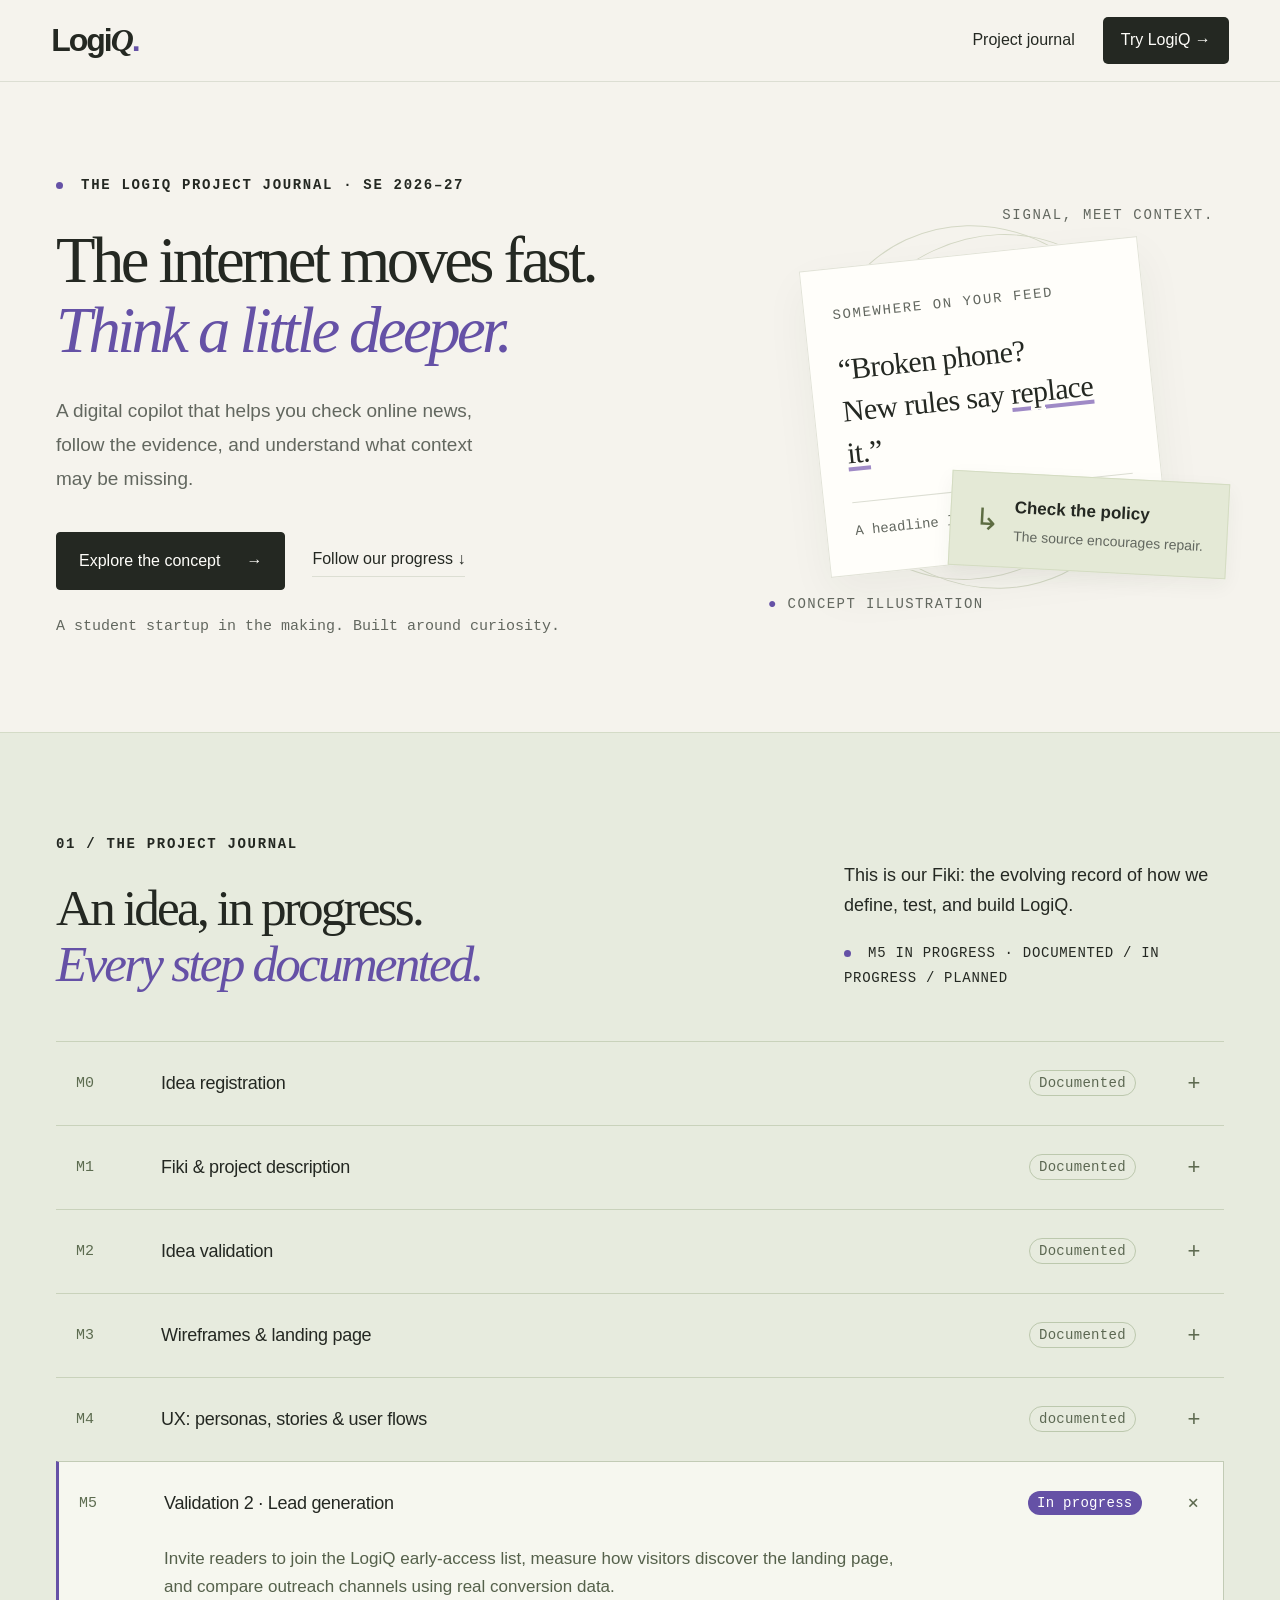
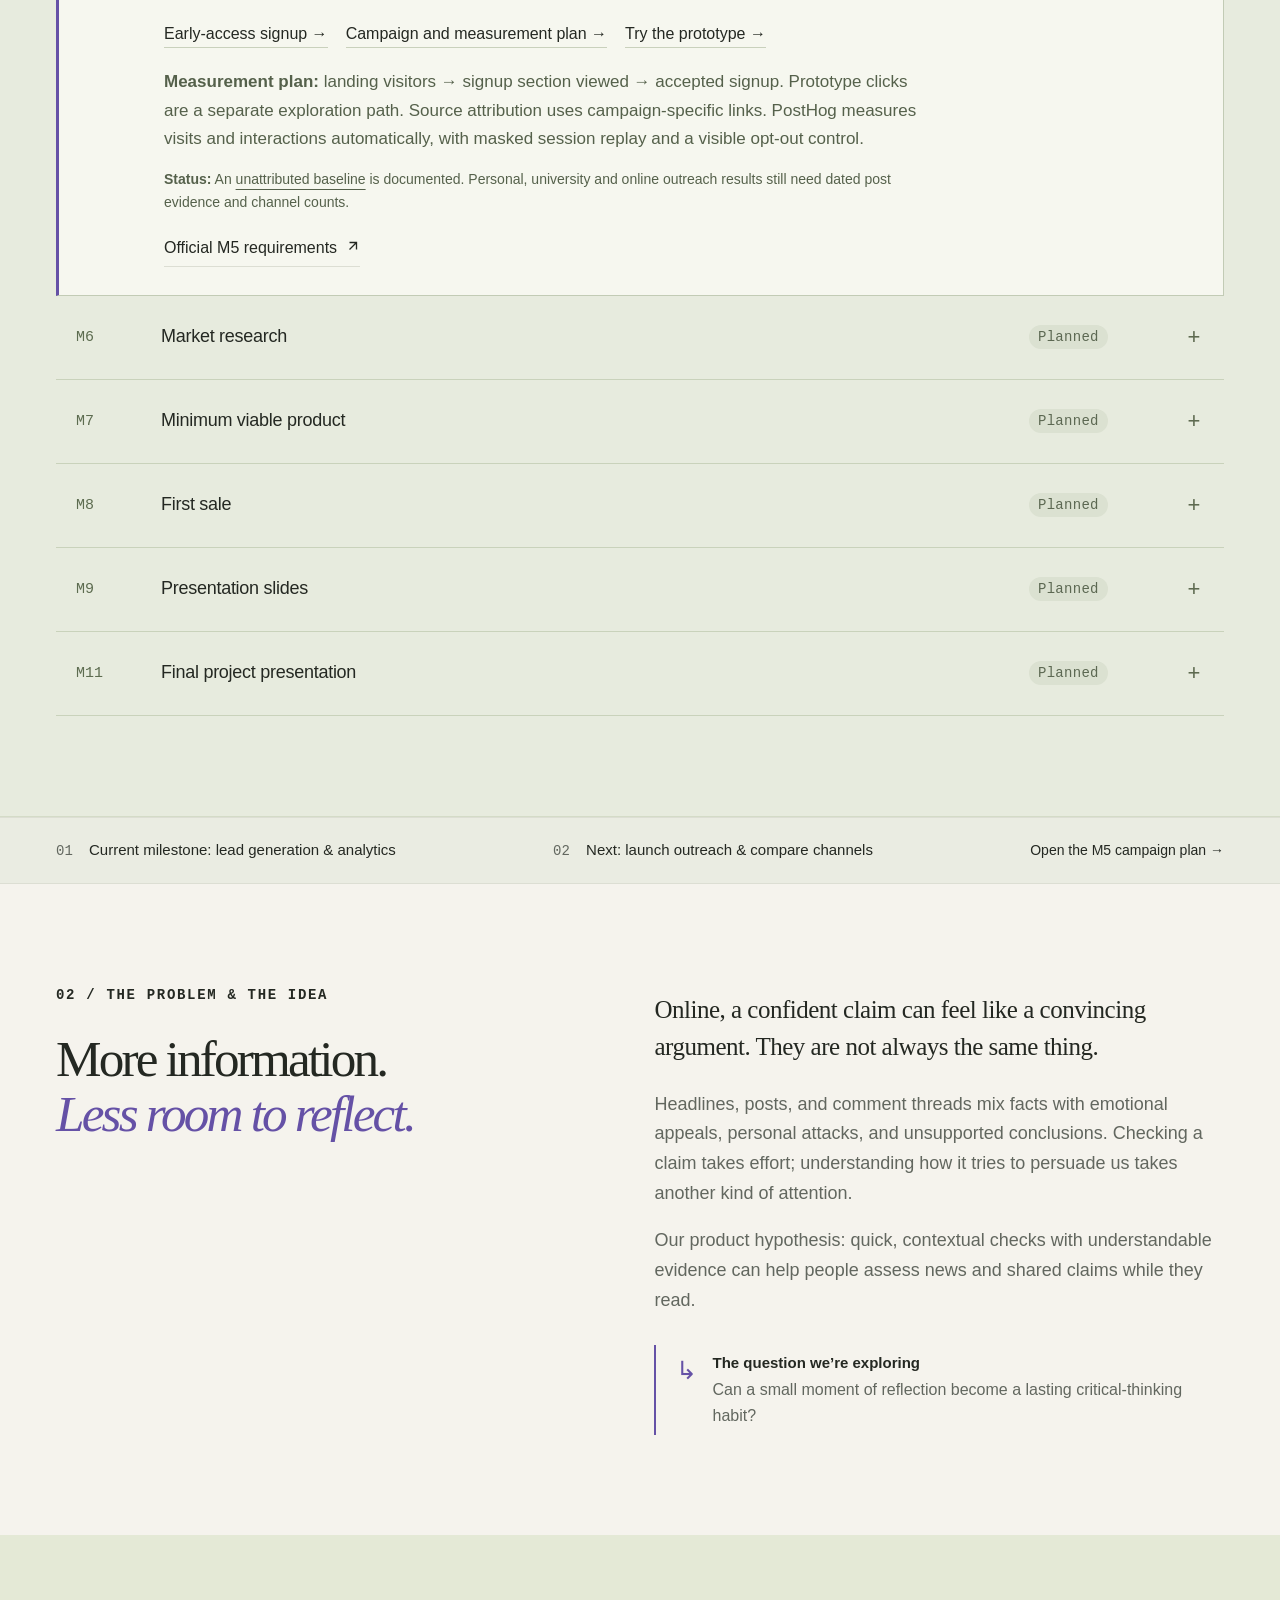
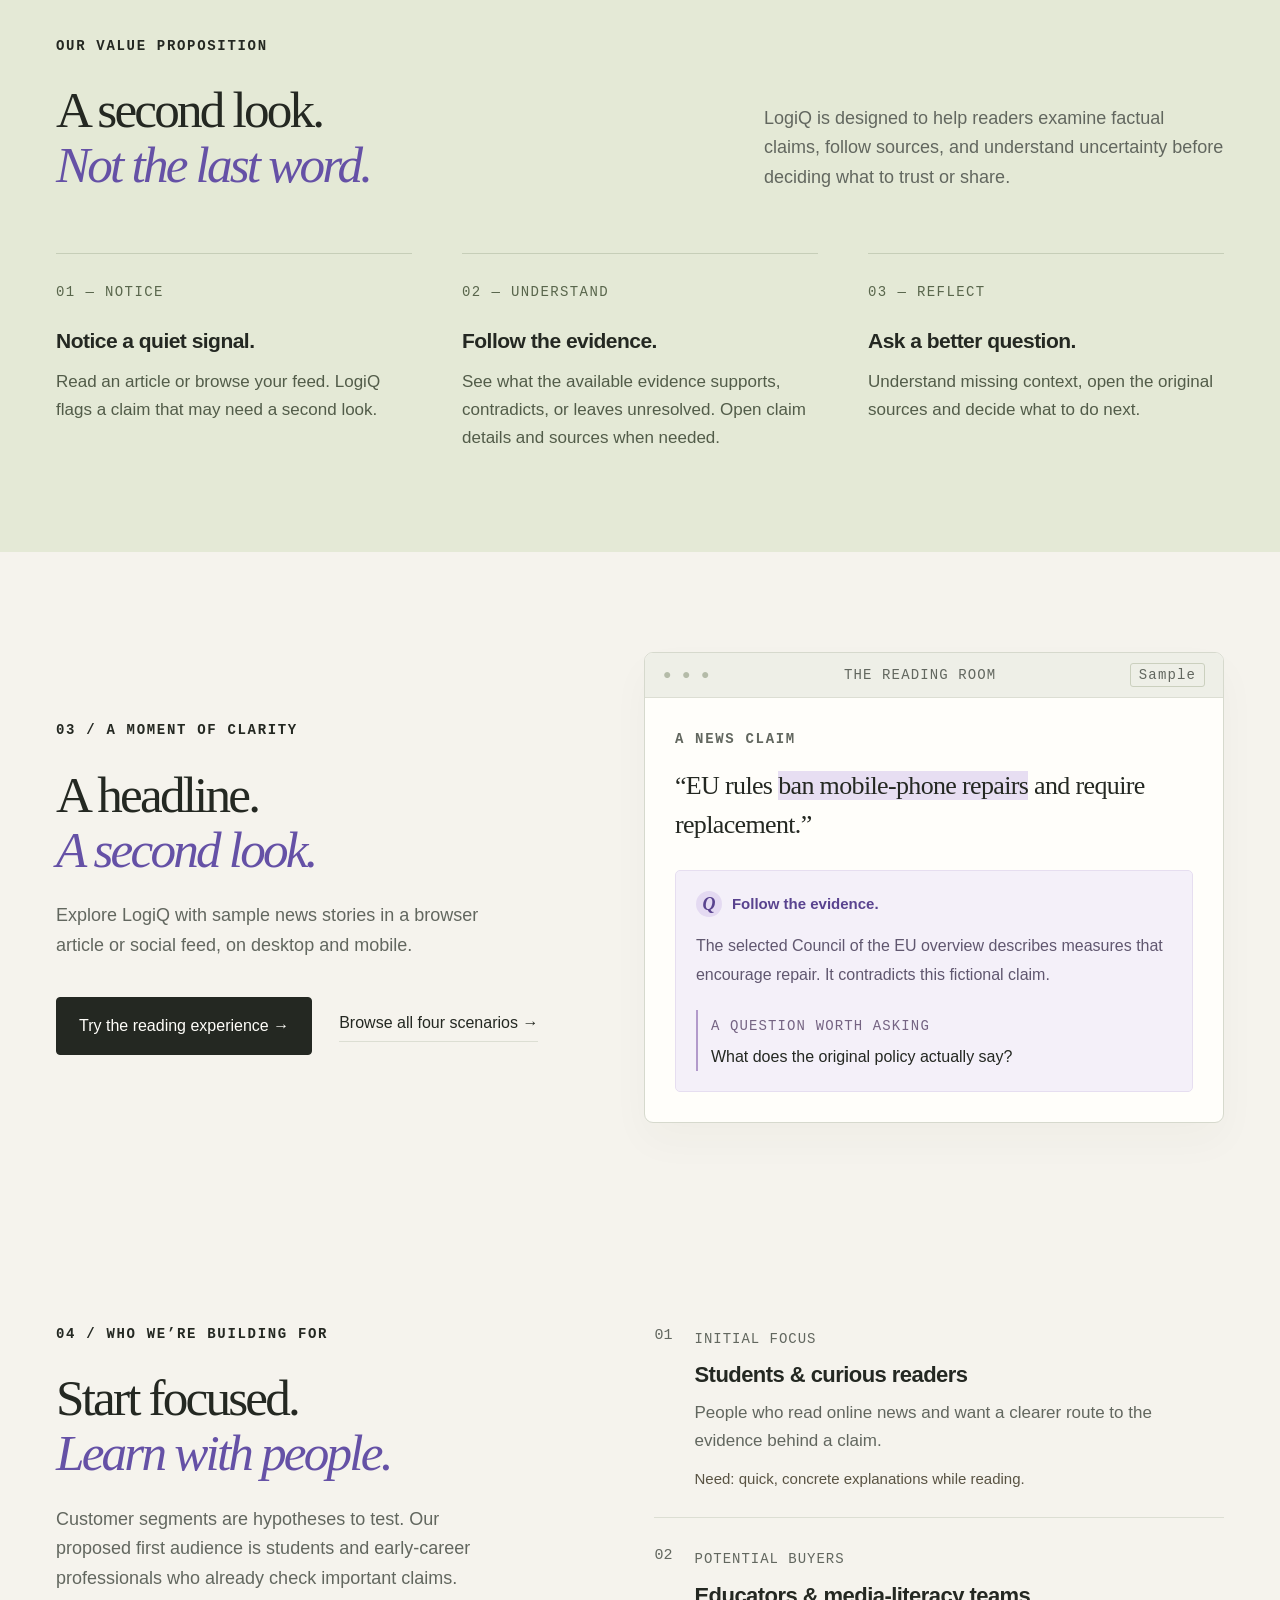
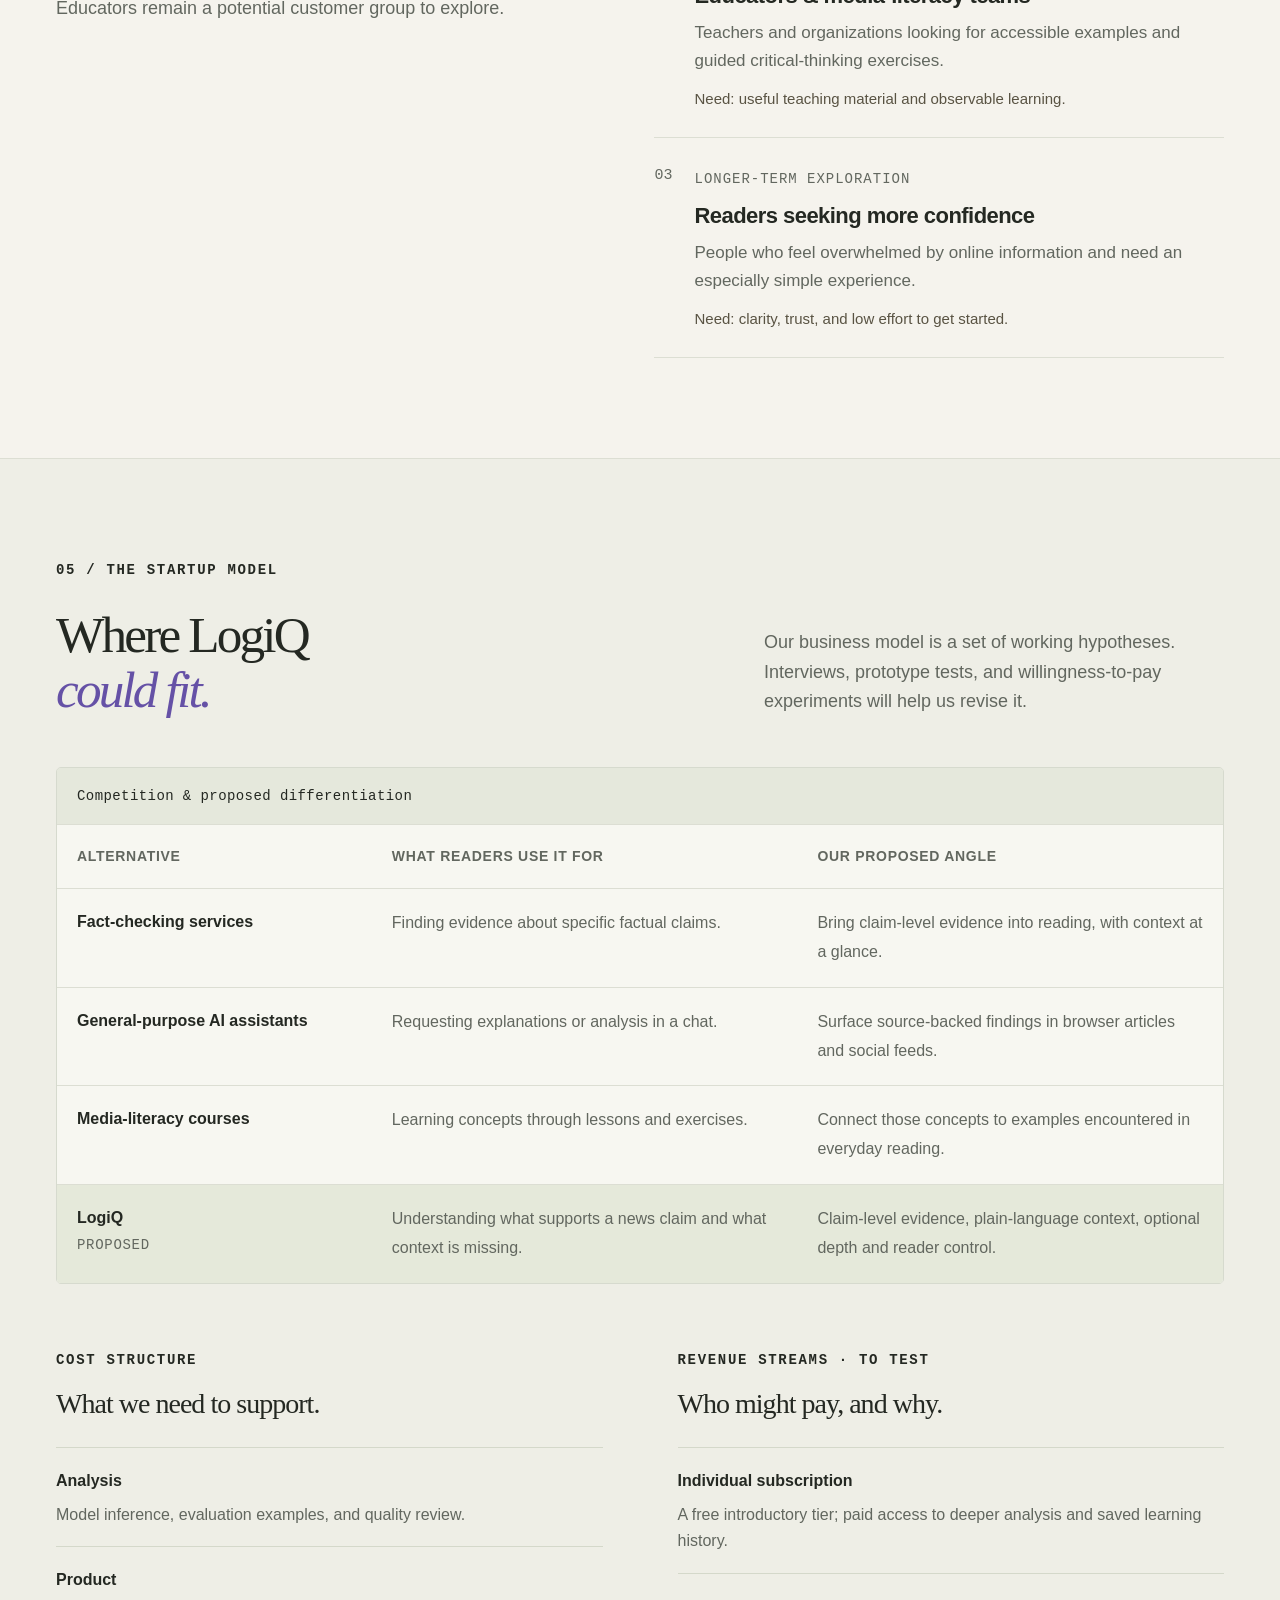
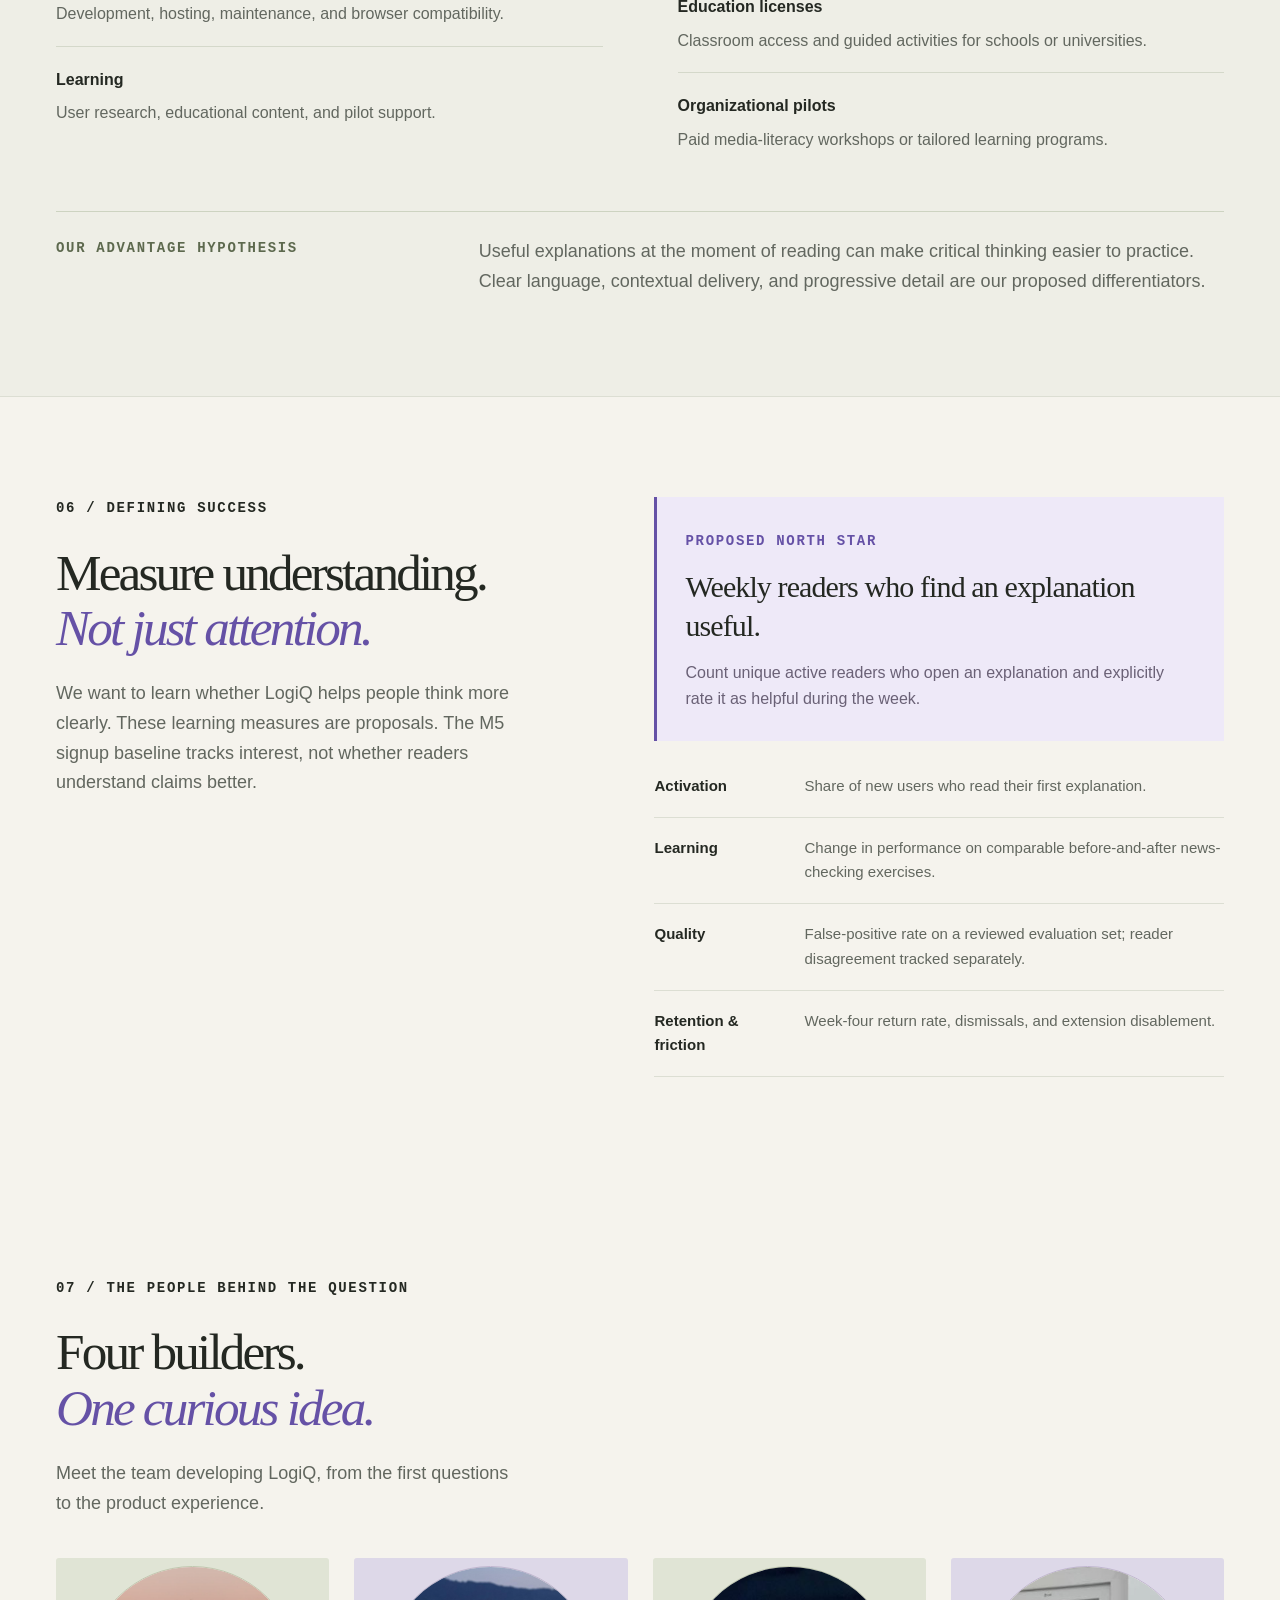
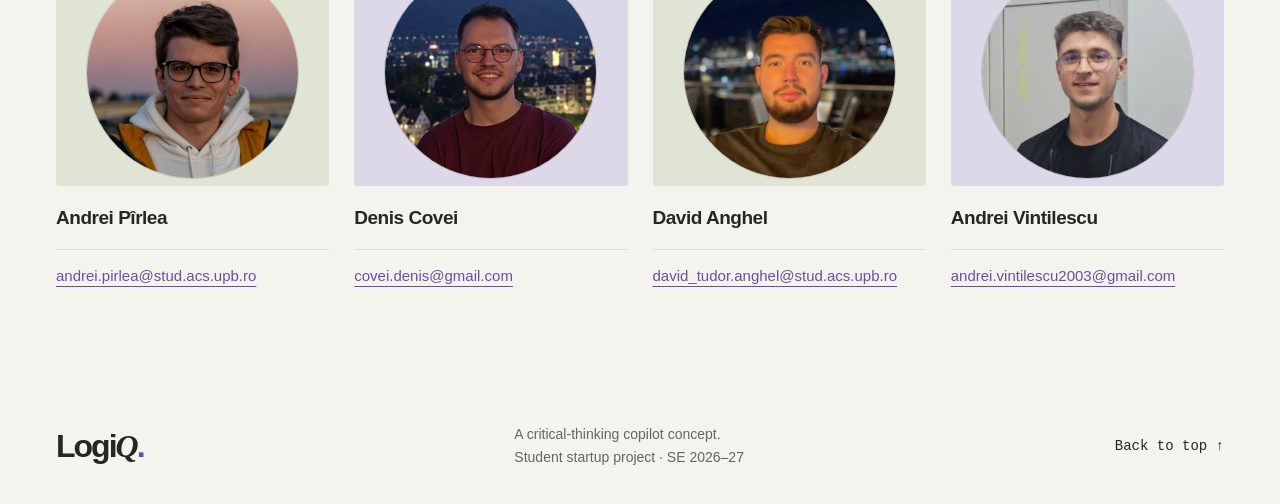
==== commit 3796e30e: "Make early access the primary action on the landing page and demo Simplify the shared navigation whi" ====
--- a/index.html
+++ b/index.html
@@ -15,7 +15,7 @@
 </head>
 <body>
   <a class="skip-link" href="#main">Skip to content</a>
-  <header class="site-header global-header"><a class="wordmark" href="./index.html" aria-label="LogiQ project home">Logi<span>Q</span><span class="brand-dot">.</span></a><button type="button" class="menu-toggle" aria-expanded="false" aria-controls="global-nav" hidden>Menu <span aria-hidden="true">+</span></button><nav id="global-nav" aria-label="Main navigation"><a href="./index.html#journey">Project journal</a><a href="./ux.html">UX & research</a><a href="./interviews.html">Interviews</a><a class="nav-cta" href="./news.html">Try LogiQ →</a></nav></header>
+  <header class="site-header global-header"><a class="wordmark" href="./index.html" aria-label="LogiQ project home">Logi<span>Q</span><span class="brand-dot">.</span></a><button type="button" class="menu-toggle" aria-expanded="false" aria-controls="global-nav" hidden>Menu <span aria-hidden="true">+</span></button><nav id="global-nav" aria-label="Main navigation"><a href="./index.html#journey">Project journal</a><a class="nav-cta" href="./news.html">Try LogiQ →</a></nav></header>
 
   <main id="main">
     <section class="hero container" aria-labelledby="hero-title">
@@ -43,7 +43,7 @@
         <details class="milestone" id="m3">
           <summary><span class="milestone-number">M3</span><span class="milestone-title">Wireframes &amp; landing page</span><span class="status status-defined">Documented</span><span class="expand-icon" aria-hidden="true">+</span></summary><div class="milestone-content"><div class="milestone-deliverables"><p>The interface concept and product landing page show how LogiQ fits into everyday news reading.</p><div class="milestone-links"><a href="./ux.html#wireframes">Interface mockups →</a><a href="./landing.html">Product landing page →</a></div><p class="small-note">The mockups describe the screens; M4 documents the personas, tasks and interactions behind them.</p></div><a class="text-link requirements-link" href="https://ocw.cs.pub.ro/courses/se/project/milestones/m3" target="_blank" rel="noopener noreferrer">Official M3 requirements <svg class="external-icon" viewBox="0 0 16 16" aria-hidden="true"><path d="M4 12 12 4M4 4h8v8" fill="none" stroke="currentColor" stroke-width="1.5"/></svg></a></div></details>
         <details class="milestone" id="m4">
-          <summary><span class="milestone-number">M4</span><span class="milestone-title">UX: personas, stories &amp; user flows</span><span class="status">Research documented</span><span class="expand-icon" aria-hidden="true">+</span></summary><div class="milestone-content"><div class="milestone-deliverables"><p>A quiet automatic alert opens claim assessments, explanations and sources. The simulation covers browser articles and social feeds on desktop and mobile.</p><div class="milestone-links"><a href="./news.html">Interactive prototype →</a><a href="./ux.html#persona">Personas →</a><a href="./ux.html#stories">Stories & flow →</a><a href="./ux.html#wireframes">All four scenarios →</a><a href="./ux.html#test">Interview guide →</a><a href="./m4-feedback.html">Feedback notes & next changes</a></div><p>Seven participant interviews cover all four contexts. The synthesis links six usability issues to the user stories and proposed changes.</p><p><strong>Next:</strong> implement the proposed changes and retest the affected tasks.</p></div><a class="text-link requirements-link" href="https://ocw.cs.pub.ro/courses/se/project/milestones/m4" target="_blank" rel="noopener noreferrer">Official M4 requirements <svg class="external-icon" viewBox="0 0 16 16" aria-hidden="true"><path d="M4 12 12 4M4 4h8v8" fill="none" stroke="currentColor" stroke-width="1.5"/></svg></a></div></details>
+          <summary><span class="milestone-number">M4</span><span class="milestone-title">UX: personas, stories &amp; user flows</span><span class="status status-defined">documented</span><span class="expand-icon" aria-hidden="true">+</span></summary><div class="milestone-content"><div class="milestone-deliverables"><p>A quiet automatic alert opens claim assessments, explanations and sources. The simulation covers browser articles and social feeds on desktop and mobile.</p><div class="milestone-links"><a href="./news.html">Interactive prototype →</a><a href="./ux.html#persona">Personas →</a><a href="./ux.html#stories">Stories & flow →</a><a href="./ux.html#wireframes">All four scenarios →</a><a href="./ux.html#test">Interview guide →</a><a href="./m4-feedback.html">Feedback notes & next changes</a></div><p>Seven participant interviews cover all four contexts. The synthesis links six usability issues to the user stories and proposed changes.</p><p><strong>Next:</strong> implement the proposed changes and retest the affected tasks.</p></div><a class="text-link requirements-link" href="https://ocw.cs.pub.ro/courses/se/project/milestones/m4" target="_blank" rel="noopener noreferrer">Official M4 requirements <svg class="external-icon" viewBox="0 0 16 16" aria-hidden="true"><path d="M4 12 12 4M4 4h8v8" fill="none" stroke="currentColor" stroke-width="1.5"/></svg></a></div></details>
         <details class="milestone current" id="m5" open>
           <summary><span class="milestone-number">M5</span><span class="milestone-title">Validation 2 · Lead generation</span><span class="status status-current">In progress</span><span class="expand-icon" aria-hidden="true">+</span></summary>
           <div class="milestone-content"><div class="milestone-deliverables">
--- a/m4.css
+++ b/m4.css
@@ -0,0 +1,246 @@
+:root { --claim-contradicted-bg:#f7e6e2; --claim-contradicted-text:#8a3434; --claim-context-bg:#f7ecd4; --claim-context-text:#77531c; }
+[hidden] { display:none !important; }
+.sr-only { position:absolute; width:1px; height:1px; overflow:hidden; clip-path:inset(50%); white-space:nowrap; }
+.skip-link:not(:focus) { clip-path:inset(50%); width:1px; height:1px; overflow:hidden; }
+.news-app { background:var(--paper); }
+.app-header { display:flex; align-items:center; gap:26px; padding:20px 4%; border-bottom:1px solid var(--line); background:var(--white); }
+.app-purpose { color:var(--muted); font-size:15px; }
+.app-header nav { margin-left:auto; display:flex; gap:24px; font-size:14px; }
+.app-header nav a { text-decoration:none; }
+.workspace { width:92%; max-width:1440px; margin:auto; padding:32px 0 22px; }
+.workspace-heading { display:flex; justify-content:space-between; gap:40px; align-items:end; margin-bottom:28px; }
+.workspace-heading h1 { font-size:clamp(32px,3.2vw,46px); margin-top:12px; }
+.workspace-intro { font-size:16px; line-height:1.7; color:var(--muted); max-width:330px; }
+.workspace-heading .early-access-button { margin-top:12px; }
+.experience-controls { display:flex; align-items:end; flex-wrap:wrap; gap:15px 22px; margin-bottom:22px; }
+.control-label { display:block; font-size:14px; line-height:1.5; color:var(--muted); margin-bottom:7px; }
+.segmented { display:flex; border:1px solid #bdc4b2; border-radius:6px; overflow:hidden; background:var(--white); }
+.segmented button { border:0; border-right:1px solid #bdc4b2; padding:10px 15px; min-height:44px; background:transparent; color:var(--muted); font-size:14px; }
+.segmented button:last-child { border-right:0; }
+.segmented button[aria-pressed="true"] { background:var(--ink); color:var(--white); }
+.segmented button:hover:not([aria-pressed="true"]) { background:var(--green); color:var(--ink); }
+.sample-field { min-width:220px; flex:1; max-width:360px; }
+.sample-field select { font:14px/1.5 var(--sans); padding:10px 30px 10px 12px; min-height:44px; border:1px solid #bdc4b2; border-radius:6px; background:var(--white); color:var(--ink); width:100%; }
+.quiet-button { font-size:14px; color:var(--ink); background:transparent; border:1px solid #bdc4b2; border-radius:6px; padding:10px 14px; min-height:44px; }
+.quiet-button:hover { background:var(--violet-light); border-color:var(--violet); }
+.replay-button { margin-left:auto; }
+.experience-frame { border:1px solid #c3c9b9; border-radius:12px; overflow:hidden; background:var(--white); box-shadow:0 15px 55px #3034240d; }
+.device-status { display:none; }
+.scene-chrome { display:flex; align-items:center; gap:20px; padding:12px 20px; background:#e9ece3; border-bottom:1px solid #d1d8c5; min-height:55px; }
+.browser-lights { color:#a4ad95; font-size:14px; letter-spacing:2px; white-space:nowrap; }
+.address-bar { font:14px/1.6 var(--mono); padding:5px 13px; background:#f7f8f2; color:#5c6355; border-radius:5px; flex:1; overflow-wrap:anywhere; }
+.browser-menu { font-size:23px; line-height:1; }
+.scene-context { display:flex; align-items:center; gap:20px; flex:1; min-width:0; }
+.review-indicator { display:grid; place-items:center; width:36px; height:36px; flex-shrink:0; border:1px solid #d5ccdf; border-radius:50%; background:#f2eef7; color:#655487; font:italic 23px/1 var(--serif); }
+.review-indicator:hover { background:#e9e3f1; border-color:#a897bd; }
+.scene-layout { position:relative; display:grid; grid-template-columns:minmax(0,1fr); height:clamp(450px,calc(100dvh - 420px),660px); isolation:isolate; }
+.scene-layout.has-review { grid-template-columns:minmax(0,1fr) minmax(370px,460px); }
+.reading-surface { overflow-y:auto; min-width:0; min-height:0; overscroll-behavior:contain; background:#f3f4ee; }
+.reading-article { padding:30px 42px 52px; max-width:940px; margin:auto; background:var(--white); min-height:100%; }
+.article-publication { display:flex; justify-content:space-between; gap:15px; align-items:center; border-bottom:2px solid var(--ink); padding-bottom:16px; margin-bottom:25px; }
+.article-publication strong { font:700 23px var(--serif); }
+.article-publication > span { font:14px var(--mono); color:var(--muted); }
+.reading-article > .eyebrow { font-size:14px; color:var(--violet); }
+.reading-article h2 { font-size:clamp(31px,3vw,43px); line-height:1.15; margin-top:15px; }
+.article-lead { font-size:19px; color:#58634f; line-height:1.7; margin-top:23px; }
+.article-byline { font-size:14px; color:var(--muted); padding-bottom:22px; border-bottom:1px solid var(--line); margin-top:18px; }
+.article-paragraph { font:18px/1.85 var(--serif); color:#444d3c; margin-top:24px; }
+.feed-experience .scene-chrome { background:#fdfefb; }
+.feed-brand { font:700 25px var(--sans); color:#3d5547; letter-spacing:-1px; }
+.feed-search { margin:auto; border-radius:30px; padding:7px 24px; background:#edf0e7; color:#687260; font-size:14px; }
+.chrome-profile { width:32px; height:32px; display:grid; place-items:center; border-radius:50%; background:var(--green); font-size:14px; color:#5c684d; }
+.social-feed { max-width:650px; margin:auto; padding:24px; }
+.feed-post { padding:23px; background:var(--white); border:1px solid #d5dbcc; border-radius:9px; margin-bottom:18px; }
+.post-header { display:flex; gap:12px; align-items:center; }
+.post-avatar { display:grid; place-items:center; width:40px; height:40px; flex-shrink:0; background:#e4dbf0; color:#634b88; border-radius:50%; font-size:14px; }
+.post-header > div { display:flex; flex-direction:column; gap:2px; }
+.post-header strong { font-size:15px; }
+.post-header > div > span { font-size:14px; color:var(--muted); }
+.post-menu { margin-left:auto; font-size:22px; }
+.post-text { font-size:16px; line-height:1.75; margin-top:18px; }
+.shared-story { margin-top:18px; padding:22px; background:#eef1e5; border:1px solid #d4dbc6; border-radius:5px; }
+.shared-story .eyebrow { color:#60704e; font-size:14px; }
+.shared-story h2 { font:29px/1.2 var(--serif); letter-spacing:-.03em; margin-top:12px; }
+.shared-story > p:not(.eyebrow) { font-size:15px; margin-top:16px; }
+.shared-story .story-domain { font-size:14px; color:var(--muted); }
+.post-reactions { font-size:14px; color:var(--muted); margin-top:18px; padding-block:12px; border-bottom:1px solid var(--line); }
+.sample-comment { background:#f1f2eb; border-radius:6px; padding:12px 15px; margin-top:14px; font-size:14px; }
+.sample-comment p { margin-top:3px; }
+.ambient-post { padding-block:18px; }
+.ambient-post .post-header > div > span { display:none; }
+.ambient-post .post-text { margin-top:10px; }
+.logiq-alert { position:absolute; z-index:3; right:20px; bottom:20px; width:min(310px,calc(100% - 40px)); display:flex; align-items:center; border:1px solid #d5cedf; border-radius:12px; background:var(--white); color:var(--ink); box-shadow:0 4px 18px #30253e14; overflow:hidden; }
+.alert-body { display:flex; align-items:center; gap:11px; border:0; background:transparent; padding:14px 8px 14px 14px; flex:1; min-width:0; color:inherit; text-align:left; }
+.alert-body:hover { background:#f5f2f8; }
+.alert-mark { display:grid; place-items:center; width:31px; height:34px; flex-shrink:0; border-radius:8px; background:#eee8f6; color:#76608f; font:italic 24px/1 var(--serif); }
+.alert-copy { display:flex; flex-direction:column; gap:3px; }
+.alert-copy strong { font:600 13px/1.4 var(--sans); color:#746583; }
+.alert-copy > span { font:14px/1.45 var(--sans); }
+.alert-chevron { margin-left:auto; padding-left:3px; color:#877c91; font-size:23px; }
+.alert-dismiss { display:grid; place-items:center; align-self:stretch; width:36px; flex-shrink:0; border:0; background:transparent; color:#82778c; font-size:21px; }
+.alert-dismiss:hover { background:#eee9f4; color:var(--ink); }
+.review-panel { min-height:0; overflow-y:auto; background:#fafaf6; border-left:1px solid #d3d7cb; overscroll-behavior:contain; }
+.panel-top { display:flex; align-items:center; justify-content:space-between; gap:15px; padding:16px 22px; background:#eeebf4; border-bottom:1px solid #ddd5e9; position:sticky; top:0; z-index:1; }
+.panel-brand { display:flex; align-items:center; gap:10px; font-size:18px; font-weight:700; color:#62478e; }
+.logiq-shield { display:grid; place-items:center; border:1px solid #c4b3db; border-radius:8px 8px 12px 12px; font:italic 22px var(--serif); flex-shrink:0; }
+.panel-brand .logiq-shield { width:30px; height:34px; font-size:22px; border-color:#c4b3db; background:#e4daf0; }
+.panel-brand > span:last-child { font:12px var(--mono); letter-spacing:.06em; color:#7d6b91; margin-left:6px; }
+.close-panel { border:0; background:transparent; font-size:28px; line-height:1; padding:5px 8px; color:#66527e; border-radius:4px; }
+.close-panel:hover { background:#e1d8eb; }
+.panel-body { padding:25px; }
+.panel-body > .eyebrow { font-size:14px; color:var(--violet); }
+.panel-body > h2 { font:31px/1.18 var(--serif); letter-spacing:-.04em; margin-top:13px; }
+#review-title:focus { outline:none; }
+.panel-description { font-size:16px; color:#59624e; line-height:1.75; margin-top:18px; }
+.claim-list { display:grid; gap:14px; margin-top:25px; }
+.claim-detail { background:var(--white); border:1px solid #cdd5c0; border-radius:6px; overflow:hidden; }
+.claim-detail > summary { padding:19px; list-style:none; }
+.claim-detail > summary::after { content:'Show explanation +'; display:block; margin-top:13px; color:var(--violet); font-size:14px; }
+.claim-detail[open] > summary::after { content:'Hide explanation −'; }
+.claim-badge { display:inline-block; padding:5px 9px; border-radius:4px; font-size:14px; line-height:1.5; font-weight:700; }
+.claim-badge.contradicted { color:var(--claim-contradicted-text); background:var(--claim-contradicted-bg); }
+.claim-badge.supported { color:#3f613e; background:#e4eddc; }
+.claim-badge.context { color:var(--claim-context-text); background:var(--claim-context-bg); }
+.claim-badge.uncertain { color:#5d526e; background:#e9e5ef; }
+.claim-text { display:block; font-size:17px; font-weight:700; line-height:1.5; margin-top:13px; }
+.claim-detail-body { padding:0 19px 20px; }
+.claim-detail-body > p { font-size:16px; line-height:1.75; }
+.claim-detail-body .claim-context { margin-top:15px; font-size:15px; color:var(--muted); }
+.claim-sources { margin-top:23px; }
+.claim-sources h4 { font-size:15px; margin:0 0 12px; }
+.source-details { border:1px solid #c8d3b8; background:#edf2e5; border-radius:5px; }
+.source-details summary { display:flex; align-items:center; gap:12px; padding:14px; color:#425933; font-size:14px; font-weight:700; }
+.source-details summary::after { content:'+'; margin-left:auto; font-size:20px; font-weight:400; }
+.source-details[open] summary::after { content:'−'; }
+.source-icon { font-size:19px; }
+.source-detail-body { border-top:1px solid #cdd8be; padding:15px; }
+.source-detail-body h4 { margin:0; font-size:16px; }
+.source-detail-body p { font-size:14px; line-height:1.7; margin-top:12px; }
+.source-detail-body .source-date { color:var(--muted); }
+.source-original { display:inline-block; margin-top:15px; font-size:15px; color:#4e633d; }
+.reflection-question { margin-top:20px; padding-left:12px; border-left:2px solid #b59dce; color:#6c577e; font-size:15px !important; }
+.continue-reading { display:flex; justify-content:center; width:100%; min-height:48px; margin-top:26px; padding:13px 18px; border:1px solid var(--ink); border-radius:7px; font:600 15px/1.5 var(--sans); text-decoration:none; cursor:pointer; }
+.continue-reading:hover { background:#394032; }
+.mobile-browser-bar { display:none; }
+.mobile-experience { width:min(100%,420px); margin-inline:auto; border:6px solid #2f352c; border-radius:28px; background:var(--white); }
+.mobile-experience .device-status { display:flex; justify-content:space-between; padding:10px 18px; background:var(--white); font-size:14px; font-weight:700; }
+.mobile-experience .scene-chrome { padding:10px 12px; min-height:50px; gap:10px; }
+.mobile-experience .scene-context { gap:10px; }
+.mobile-experience .browser-lights,.mobile-experience .feed-search { display:none; }
+.mobile-experience .address-bar { font-size:12px; padding:6px 8px; }
+.mobile-experience .browser-menu { font-size:20px; }
+.mobile-experience .scene-layout { display:block; height:620px; }
+.mobile-experience .reading-surface { height:100%; }
+.mobile-experience .reading-article { padding:22px; }
+.mobile-experience .article-publication strong { font-size:20px; }
+.mobile-experience .article-publication > span { font-size:11px; }
+.mobile-experience .reading-article h2 { font-size:32px; }
+.mobile-experience .article-lead { font-size:17px; }
+.mobile-experience .article-paragraph { font-size:17px; }
+.mobile-experience .logiq-alert { width:min(300px,calc(100% - 28px)); right:14px; bottom:14px; }
+.mobile-experience .review-panel { position:absolute; inset:0; z-index:4; border-left:0; border-top:1px solid var(--line); }
+.mobile-experience .panel-body { padding:21px; }
+.mobile-experience .panel-body > h2 { font-size:29px; }
+.mobile-experience .panel-brand > span:last-child { font-size:11px; }
+.mobile-experience .social-feed { padding:12px; }
+.mobile-experience .feed-post { padding:17px; }
+.mobile-experience .ambient-post { padding-block:14px; }
+.mobile-experience .ambient-post .post-text { font-size:14px; }
+.mobile-experience .post-header > div > span { font-size:12px; }
+.mobile-experience .post-text { font-size:15px; }
+.mobile-experience .shared-story { padding:17px; }
+.mobile-experience .shared-story h2 { font-size:27px; }
+.mobile-experience .mobile-browser-bar { display:flex; justify-content:space-around; padding:11px 15px; font-size:22px; line-height:1; border-top:1px solid var(--line); }
+.feed-experience.mobile-experience .chrome-profile { margin-left:auto; }
+.app-footer { display:flex; justify-content:space-between; flex-wrap:wrap; gap:16px 25px; padding:23px 4%; border-top:1px solid var(--line); font-size:14px; color:var(--muted); }
+.news-app :is(button,a,select,textarea):focus-visible { outline:3px solid var(--violet); outline-offset:3px; }
+/* UX research and paired device storyboards. */
+.ux-page { padding-block:60px 85px; }
+.ux-page h1 { font-size:clamp(39px,5vw,64px); }
+.ux-page > .section-heading > p:not(.eyebrow) { max-width:780px; }
+.ux-actions { display:flex; flex-wrap:wrap; gap:14px; margin-top:28px; }
+.ux-nav { display:flex; flex-wrap:wrap; gap:12px 23px; border-block:1px solid var(--line); padding-block:18px; margin-block:32px; font-size:15px; }
+.ux-page > section { margin-top:65px; scroll-margin-top:24px; }
+.ux-page h2 { font-size:clamp(29px,3.4vw,42px); margin:12px 0 24px; }
+.ux-page h3 { margin:25px 0 13px; }
+.ux-page p,.ux-page li { font-size:17px; }
+.quiet-copy,.ux-page .quiet-copy { font-size:14px; color:var(--muted); line-height:1.7; }
+.research-grid { display:grid; grid-template-columns:1fr 1fr; gap:24px; }
+.research-card { padding:27px; background:var(--white); border:1px solid var(--line); border-radius:6px; }
+.research-card h3 { margin-top:8px; }
+.research-card .eyebrow { color:var(--violet); font-size:14px; }
+.research-card p,.research-card li { font-size:16px; }
+.research-card ul { padding-left:20px; }
+.research-card li { margin-bottom:12px; }
+.persona-summary { border-top:3px solid var(--violet); }
+.persona-summary h3 { font:36px var(--serif); }
+.persona-goal { font:italic 25px/1.5 var(--serif) !important; color:var(--violet); }
+.ux-table-wrap { overflow-x:auto; border:1px solid var(--line); border-radius:5px; margin-top:25px; }
+.ux-table { min-width:660px; }
+.ux-table :is(th,caption) { font-size:14px; }
+.ux-table td,.ux-table td li { font-size:15px; }
+.flow-image { display:block; width:100%; height:auto; border:1px solid var(--line); border-radius:6px; background:var(--white); }
+.flow-description { margin-top:20px; padding-left:23px; }
+.flow-description li { margin-bottom:14px; }
+.storyboard-grid { display:grid; grid-template-columns:1fr 1fr; gap:25px; margin-top:30px; }
+.storyboard-card { border:1px solid var(--line); border-radius:7px; padding:22px; background:var(--white); }
+.storyboard-card .eyebrow { color:var(--violet); font-size:14px; }
+.storyboard-card h3 { margin-top:10px; }
+.storyboard-card img { width:100%; height:auto; display:block; border:1px solid var(--line); border-radius:4px; margin-top:20px; }
+.storyboard-card p { font-size:15px; color:var(--muted); }
+.storyboard-card .text-link { display:inline-block; margin-top:15px; }
+.storyboard-card details { margin-top:18px; font-size:15px; }
+.storyboard-card summary { padding-block:8px; color:var(--violet); text-decoration:underline; text-underline-offset:4px; }
+.scenario-links { display:flex; flex-wrap:wrap; gap:10px 18px; margin-top:18px; font-size:14px; }
+.research-checklist { padding-left:22px; }
+.research-checklist li { margin-bottom:14px; }
+.test-tasks { counter-reset:task; list-style:none; padding:0; }
+.test-tasks > li { counter-increment:task; position:relative; padding:23px 24px 23px 65px; border-top:1px solid var(--line); }
+.test-tasks > li::before { content:counter(task,decimal-leading-zero); position:absolute; left:15px; top:25px; font:15px var(--mono); color:var(--violet); }
+.test-tasks p { font-size:15px; color:var(--muted); margin-top:8px; }
+.print-button { margin-top:25px; }
+.m4-preview-card { padding:25px; background:#eeebf4; border-left:3px solid var(--violet); margin-block:25px; }
+.m4-preview-card h3 { margin-top:0; }
+.milestone-content .m4-preview-card p { color:#594a70; }
+.notice { padding:20px; background:var(--violet-light); border-left:3px solid var(--violet); }
+@media(max-width:1000px) {
+ .app-purpose { display:none; }
+ .workspace-intro { max-width:270px; font-size:15px; }
+ .scene-layout.has-review { grid-template-columns:minmax(0,1fr) minmax(340px,1fr); }
+ .reading-article { padding:26px; }
+ .reading-article h2 { font-size:34px; }
+ .replay-button { margin-left:0; }
+ .panel-brand > span:last-child { font-size:11px; }
+}
+@media(max-width:720px) {
+ .app-header { padding:17px 5%; gap:20px; }
+ .app-header nav { gap:14px; font-size:13px; flex-wrap:wrap; justify-content:end; }
+ .workspace { width:92%; padding-top:25px; }
+ .workspace-heading { display:block; margin-bottom:23px; }
+ .workspace-heading h1 { font-size:34px; }
+ .workspace-intro { max-width:none; margin-top:17px; }
+ .experience-controls { gap:14px; }
+ .setting-group { flex:1; min-width:150px; }
+ .sample-field { min-width:200px; max-width:none; }
+ .segmented button { flex:1; padding-inline:11px; }
+ .replay-button { width:100%; }
+ .desktop-experience .scene-layout.has-review { grid-template-columns:minmax(0,1fr) minmax(320px,1fr); }
+ .desktop-experience { overflow-x:auto; }
+ .desktop-experience .scene-layout,.desktop-experience .scene-chrome { min-width:900px; }
+ .mobile-experience .scene-layout { height:min(620px,75dvh); min-height:470px; }
+ .app-footer { font-size:14px; }
+ .research-grid,.storyboard-grid { grid-template-columns:1fr; }
+ .ux-page { padding-top:40px; }
+ .ux-page > section { margin-top:50px; }
+ .research-card { padding:22px; }
+}
+@media(prefers-reduced-motion:reduce) { * { scroll-behavior:auto !important; } }
+@media print {
+ .experience-controls,.app-header nav,.app-footer,.print-button,.ux-nav { display:none; }
+ .ux-page { padding-block:0; }
+ .ux-page > section { margin-top:30px; }
+ .research-card,.test-tasks > li,.storyboard-card { break-inside:avoid; }
+ .ux-table { min-width:0; }
+ .ux-table-wrap { overflow:visible; }
+ .ux-table :is(th,td,li) { font-size:10pt; }
+}
--- a/site-ui.css
+++ b/site-ui.css
@@ -4,6 +4,9 @@
 .global-header nav a { padding-block:9px; }
 .global-header nav a[aria-current] { text-decoration:underline; text-decoration-color:var(--violet); }
 .global-header .nav-cta { background:var(--ink); color:var(--white); border-radius:5px; padding:10px 18px; text-decoration:none; }
+.early-access-button { background:var(--violet); border-color:var(--violet); color:var(--white); min-height:48px; font-weight:700; }
+.early-access-button:hover { background:var(--ink); border-color:var(--ink); }
+.early-access-button:focus-visible { outline:3px solid var(--violet); outline-offset:3px; }
 .menu-toggle { display:none; background:transparent; border:1px solid var(--line); border-radius:5px; padding:9px 14px; min-height:44px; font-size:16px; }
 .menu-toggle span { margin-left:12px; }
 .status-legend { line-height:1.8; max-width:330px; display:block; }
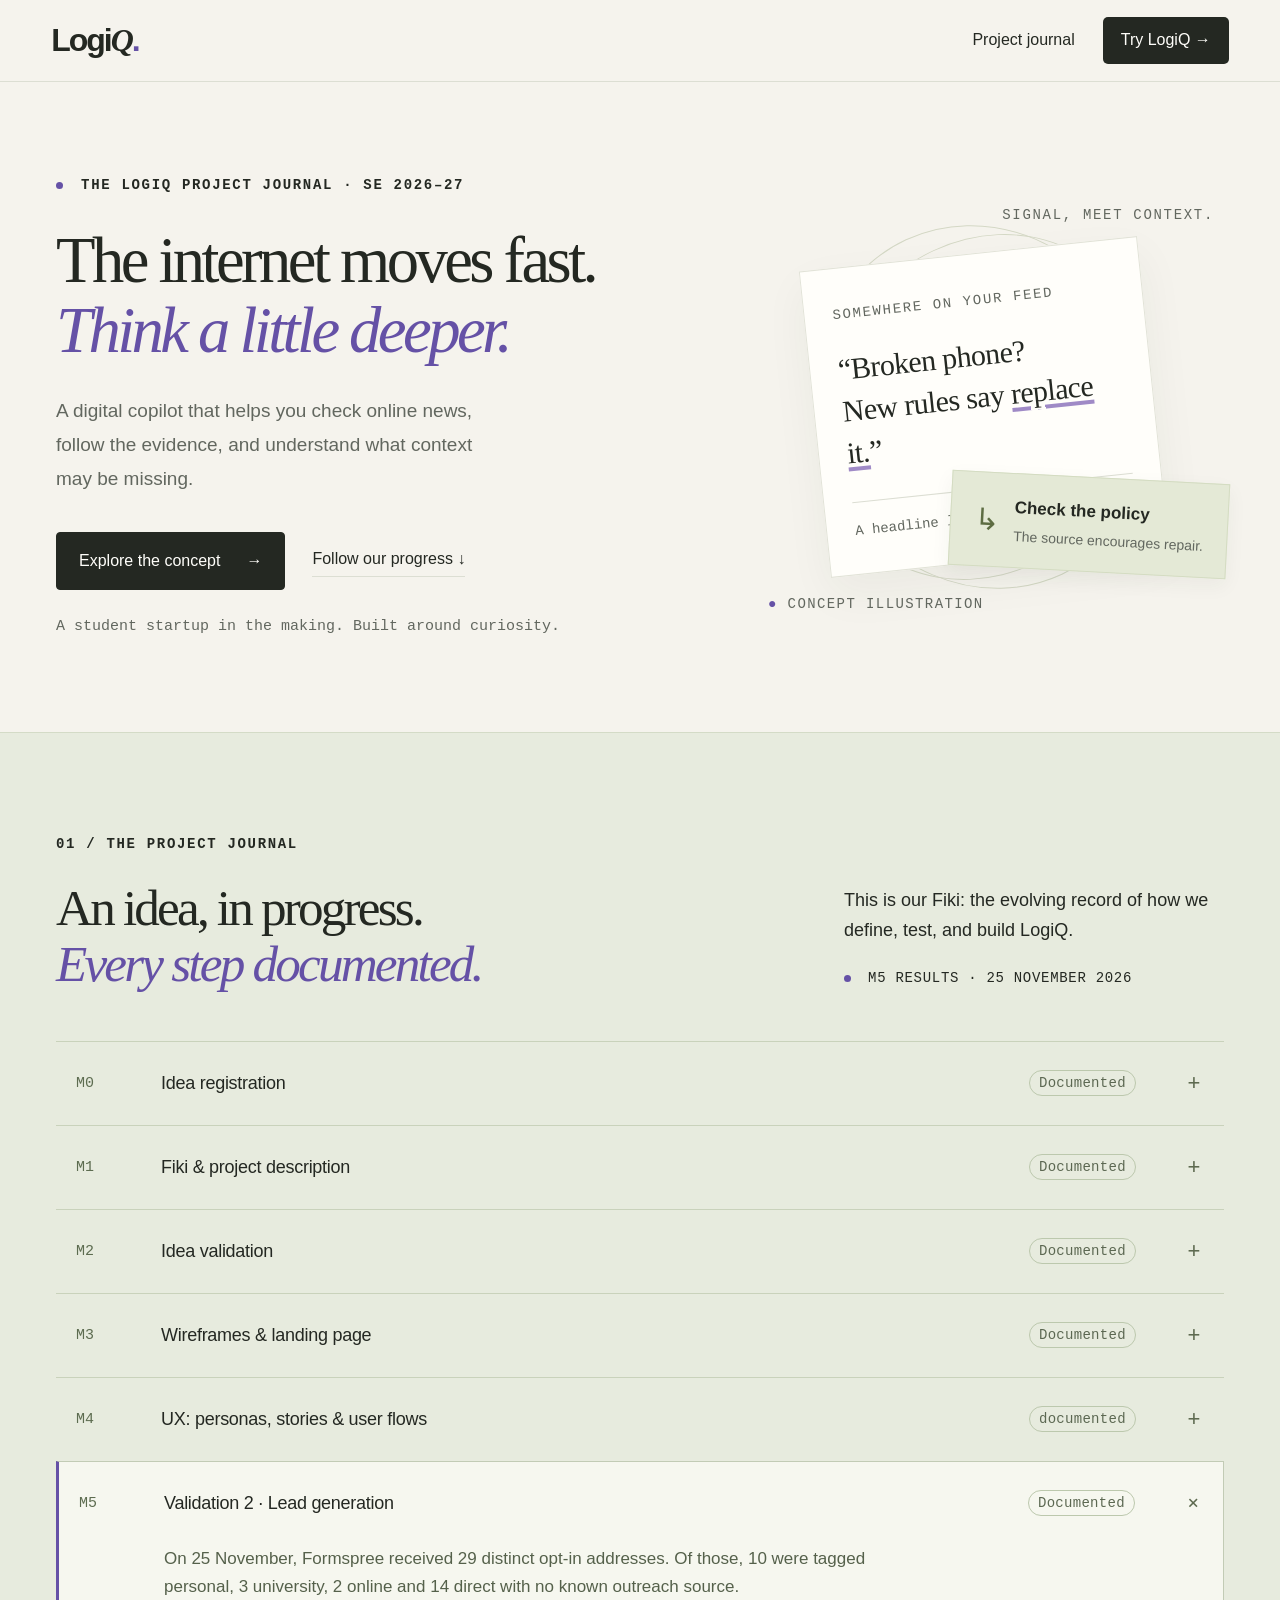
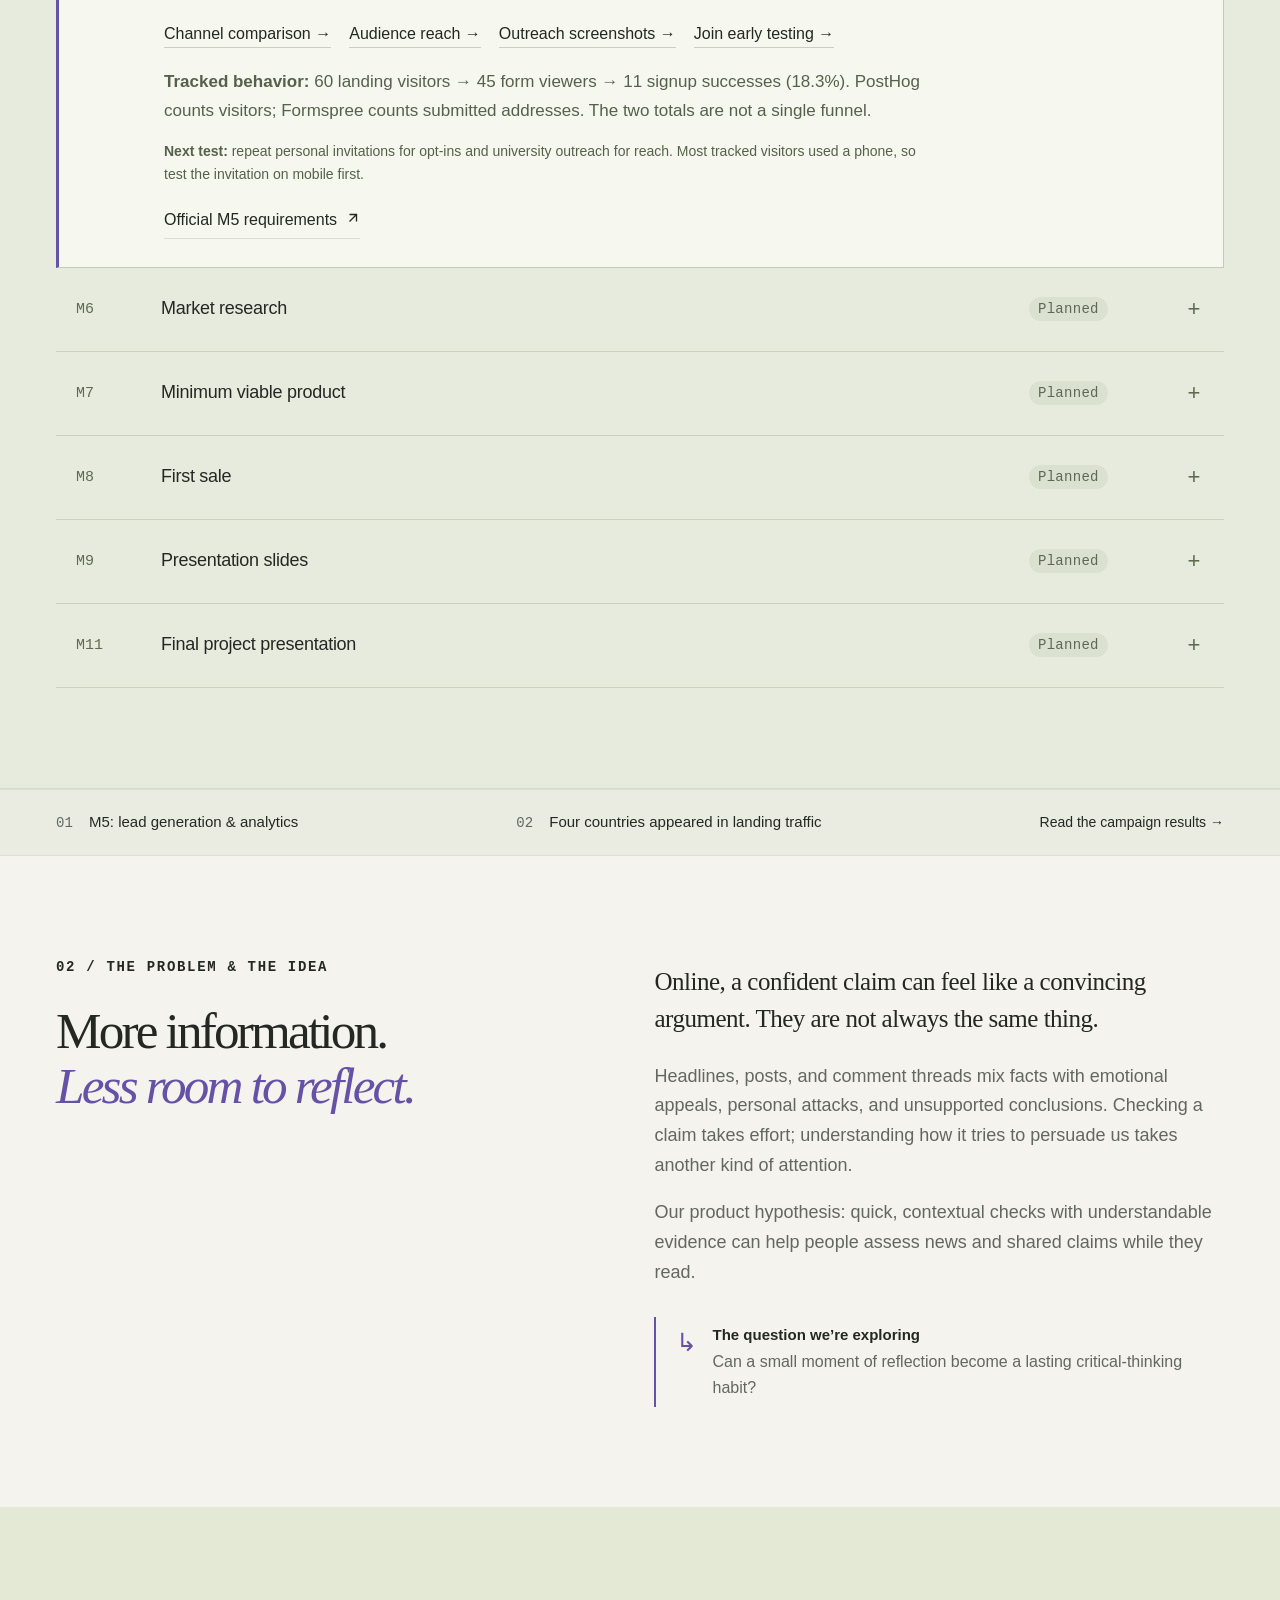
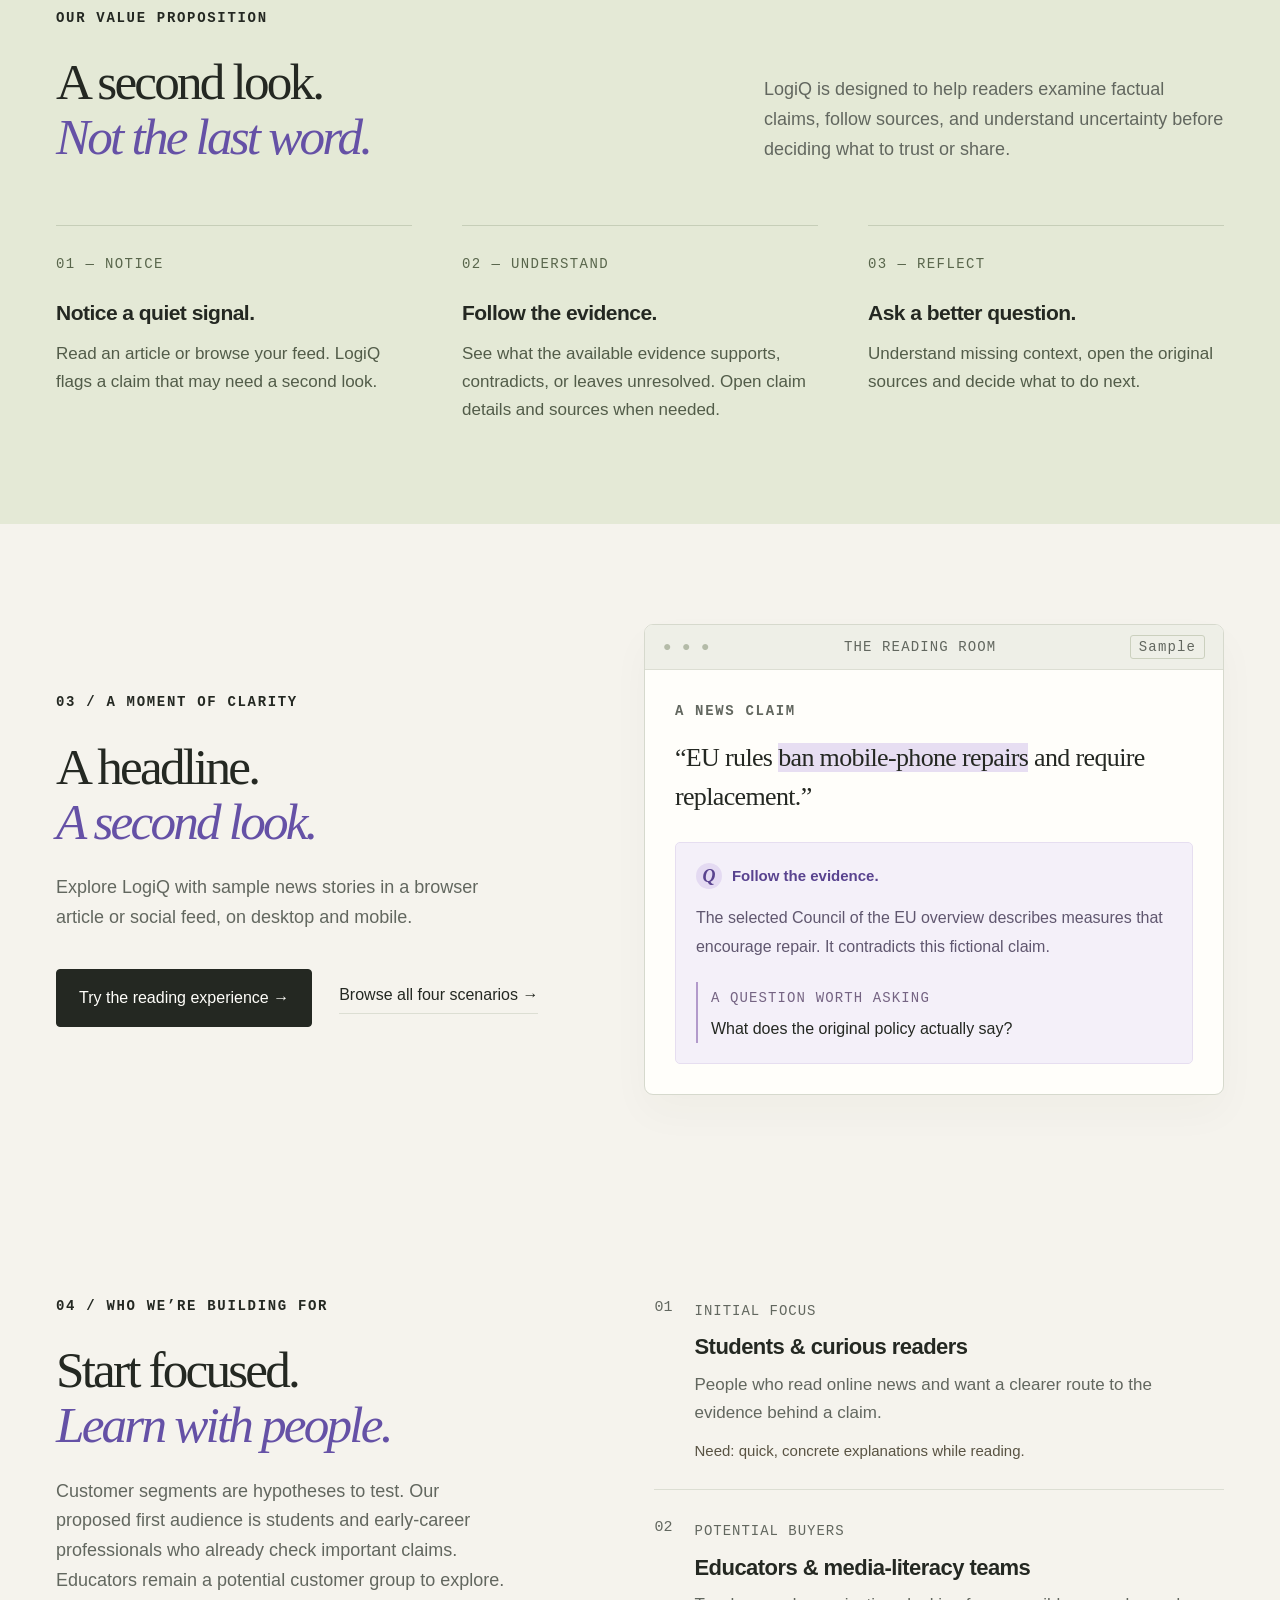
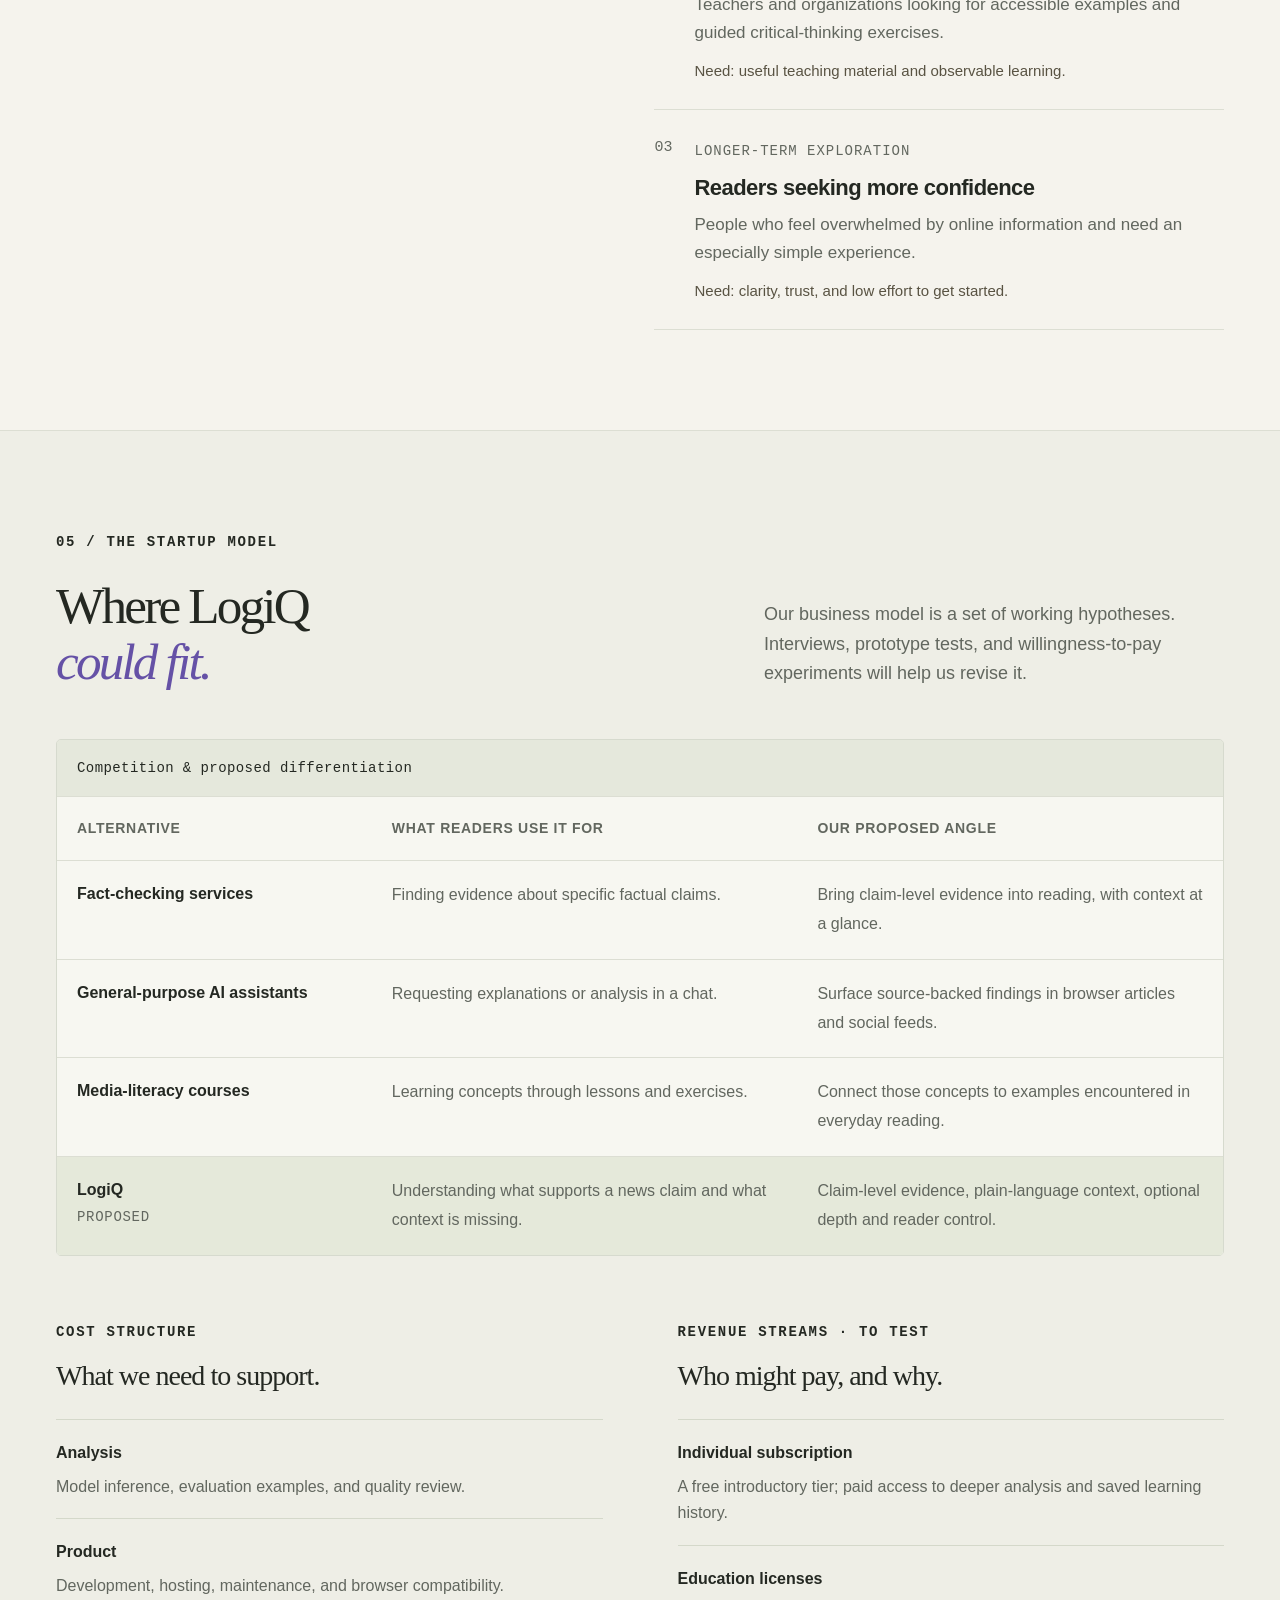
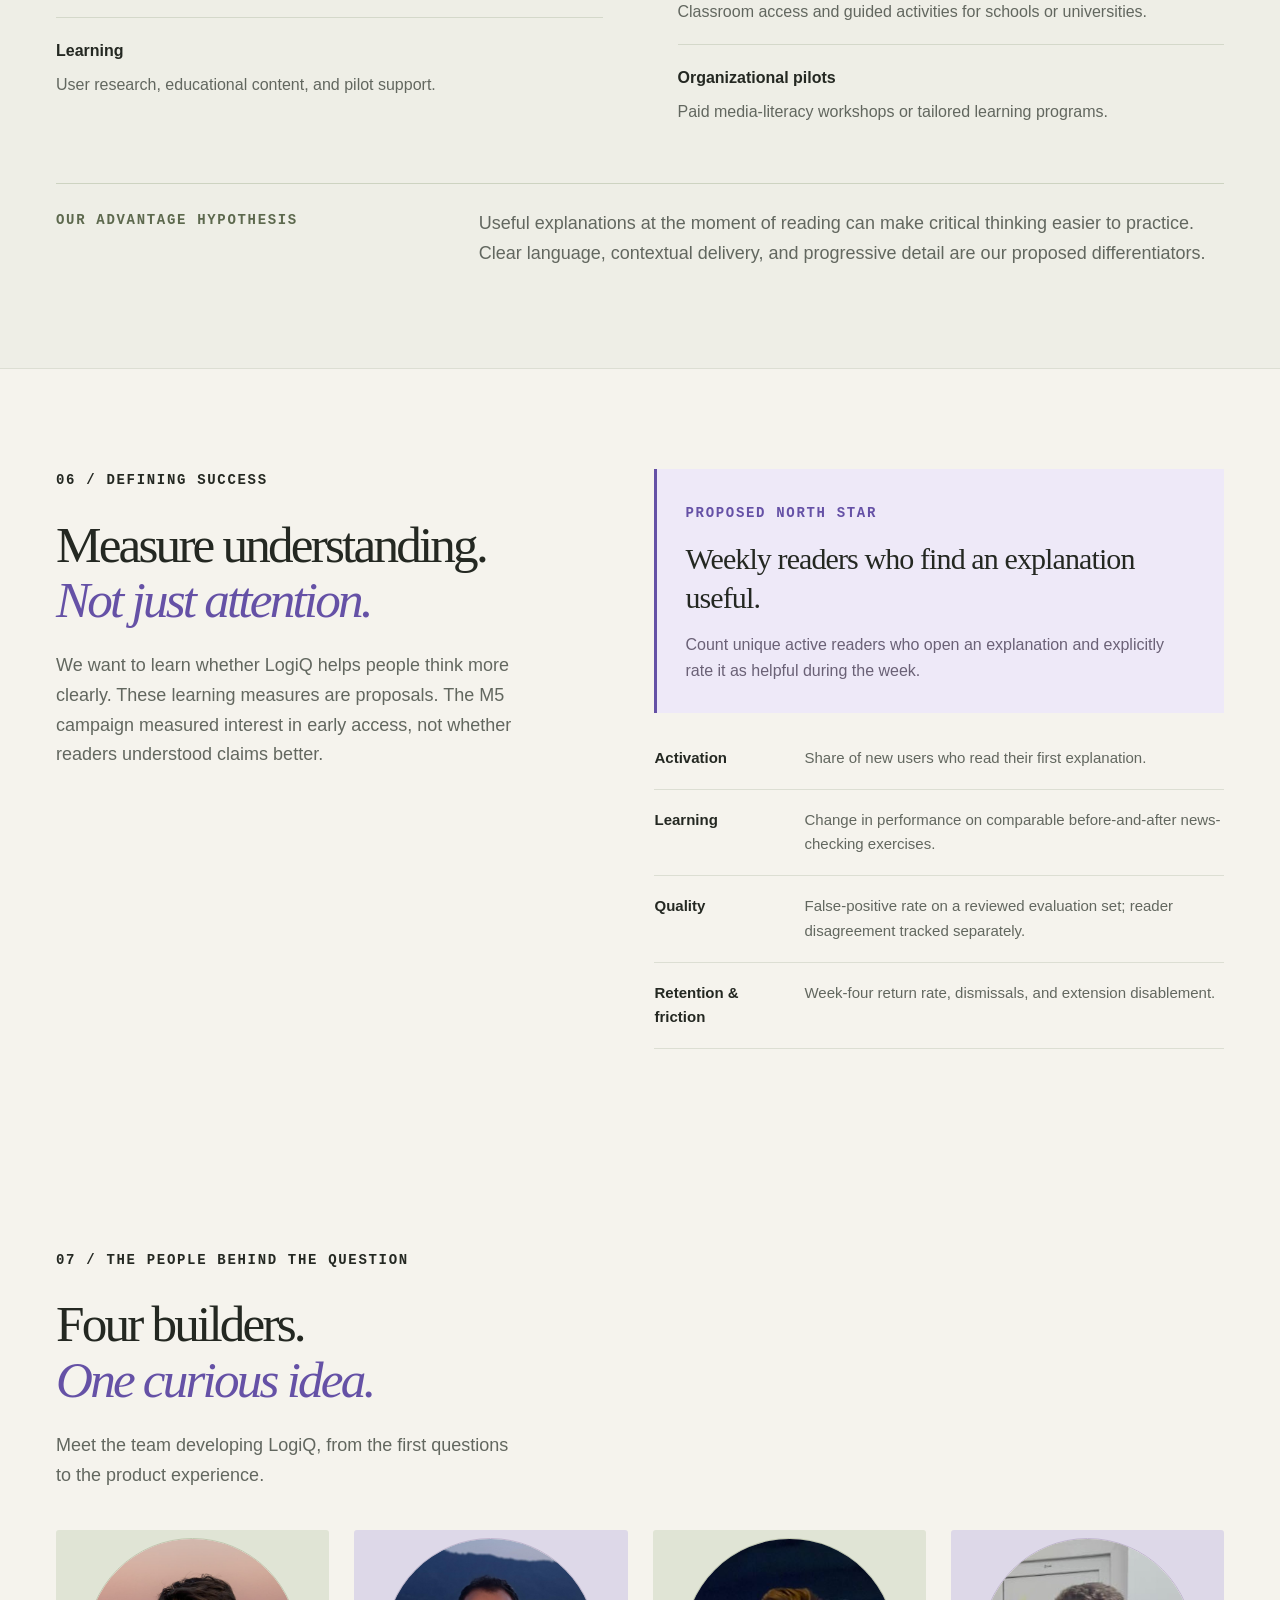
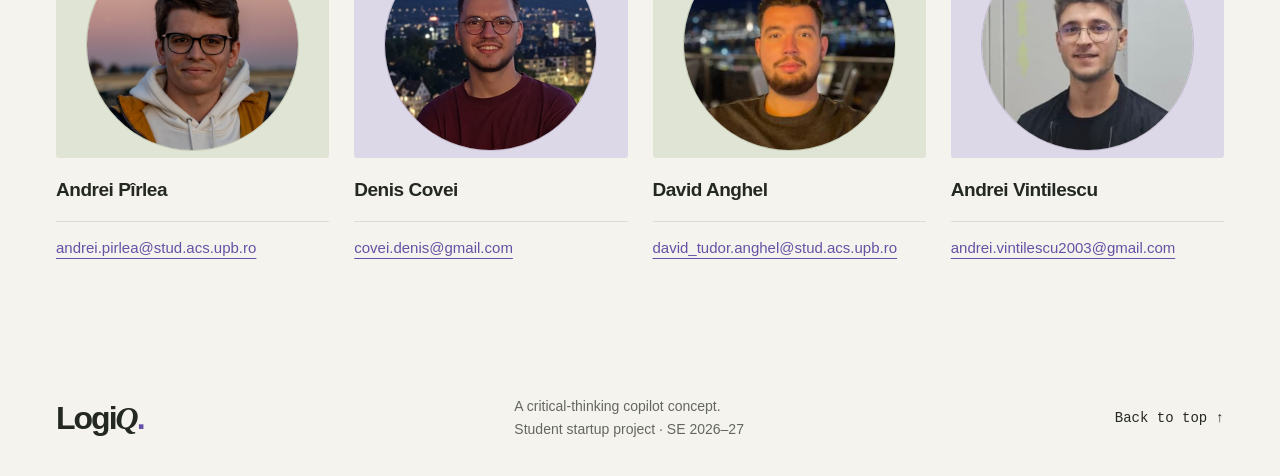
==== commit d90884a8: "Document M5 campaign results and geographic reach Compare the November 25 landing funnel and distinc" ====
--- a/index.html
+++ b/index.html
@@ -35,7 +35,7 @@
       </div>
     </section>
 
-    <section id="journey" class="journey-section"><div class="container section"><div class="section-heading inline-heading"><div><p class="eyebrow">01 / THE PROJECT JOURNAL</p><h2>An idea, in progress.<br><em>Every step documented.</em></h2></div><div><p>This is our Fiki: the evolving record of how we define, test, and build LogiQ.</p><span class="status-legend"><span class="live-dot" aria-hidden="true"></span> M5 IN PROGRESS · DOCUMENTED / IN PROGRESS / PLANNED</span></div></div>
+    <section id="journey" class="journey-section"><div class="container section"><div class="section-heading inline-heading"><div><p class="eyebrow">01 / THE PROJECT JOURNAL</p><h2>An idea, in progress.<br><em>Every step documented.</em></h2></div><div><p>This is our Fiki: the evolving record of how we define, test, and build LogiQ.</p><span class="status-legend"><span class="live-dot" aria-hidden="true"></span> M5 RESULTS · 25 NOVEMBER 2026</span></div></div>
       <div class="milestone-list">
         <details class="milestone"><summary><span class="milestone-number">M0</span><span class="milestone-title">Idea registration</span><span class="status status-defined">Documented</span><span class="expand-icon" aria-hidden="true">+</span></summary><div class="milestone-content"><div class="milestone-deliverables"><p>LogiQ is a digital reading companion concept: it helps readers examine online news claims, follow sources and notice missing context.</p><p class="small-note">Idea defined; course registration is not confirmed here.</p></div><a class="text-link requirements-link" href="https://ocw.cs.pub.ro/courses/se/project/milestones/m0" target="_blank" rel="noopener noreferrer">Official M0 requirements <svg class="external-icon" viewBox="0 0 16 16" aria-hidden="true"><path d="M4 12 12 4M4 4h8v8" fill="none" stroke="currentColor" stroke-width="1.5"/></svg></a></div></details>
         <details class="milestone"><summary><span class="milestone-number">M1</span><span class="milestone-title">Fiki & project description</span><span class="status status-defined">Documented</span><span class="expand-icon" aria-hidden="true">+</span></summary><div class="milestone-content"><div class="milestone-deliverables"><p>The Fiki brings together the problem, proposed solution, audience, business hypotheses and team.</p><div class="milestone-links"><a href="#idea">Problem & solution ↓</a><a href="#audience">Audience ↓</a><a href="#model">Business model ↓</a><a href="#metrics">Metrics ↓</a><a href="#team">Team ↓</a></div></div><a class="text-link requirements-link" href="https://ocw.cs.pub.ro/courses/se/project/milestones/m1" target="_blank" rel="noopener noreferrer">Official M1 requirements <svg class="external-icon" viewBox="0 0 16 16" aria-hidden="true"><path d="M4 12 12 4M4 4h8v8" fill="none" stroke="currentColor" stroke-width="1.5"/></svg></a></div></details>
@@ -45,12 +45,12 @@
         <details class="milestone" id="m4">
           <summary><span class="milestone-number">M4</span><span class="milestone-title">UX: personas, stories &amp; user flows</span><span class="status status-defined">documented</span><span class="expand-icon" aria-hidden="true">+</span></summary><div class="milestone-content"><div class="milestone-deliverables"><p>A quiet automatic alert opens claim assessments, explanations and sources. The simulation covers browser articles and social feeds on desktop and mobile.</p><div class="milestone-links"><a href="./news.html">Interactive prototype →</a><a href="./ux.html#persona">Personas →</a><a href="./ux.html#stories">Stories & flow →</a><a href="./ux.html#wireframes">All four scenarios →</a><a href="./ux.html#test">Interview guide →</a><a href="./m4-feedback.html">Feedback notes & next changes</a></div><p>Seven participant interviews cover all four contexts. The synthesis links six usability issues to the user stories and proposed changes.</p><p><strong>Next:</strong> implement the proposed changes and retest the affected tasks.</p></div><a class="text-link requirements-link" href="https://ocw.cs.pub.ro/courses/se/project/milestones/m4" target="_blank" rel="noopener noreferrer">Official M4 requirements <svg class="external-icon" viewBox="0 0 16 16" aria-hidden="true"><path d="M4 12 12 4M4 4h8v8" fill="none" stroke="currentColor" stroke-width="1.5"/></svg></a></div></details>
         <details class="milestone current" id="m5" open>
-          <summary><span class="milestone-number">M5</span><span class="milestone-title">Validation 2 · Lead generation</span><span class="status status-current">In progress</span><span class="expand-icon" aria-hidden="true">+</span></summary>
+          <summary><span class="milestone-number">M5</span><span class="milestone-title">Validation 2 · Lead generation</span><span class="status status-defined">Documented</span><span class="expand-icon" aria-hidden="true">+</span></summary>
           <div class="milestone-content"><div class="milestone-deliverables">
-            <p>Invite readers to join the LogiQ early-access list, measure how visitors discover the landing page, and compare outreach channels using real conversion data.</p>
-            <div class="milestone-links"><a href="./landing.html#early-access">Early-access signup →</a><a href="./m5-campaign.html">Campaign and measurement plan →</a><a href="./news.html">Try the prototype →</a></div>
-            <p><strong>Measurement plan:</strong> landing visitors → signup section viewed → accepted signup. Prototype clicks are a separate exploration path. Source attribution uses campaign-specific links. PostHog measures visits and interactions automatically, with masked session replay and a visible opt-out control.</p>
-            <p class="small-note"><strong>Status:</strong> An <a href="./m5-campaign.html#baseline">unattributed baseline</a> is documented. Personal, university and online outreach results still need dated post evidence and channel counts.</p>
+            <p>On 25 November, Formspree received 29 distinct opt-in addresses. Of those, 10 were tagged personal, 3 university, 2 online and 14 direct with no known outreach source.</p>
+            <div class="milestone-links"><a href="./m5-campaign.html#results">Channel comparison →</a><a href="./m5-campaign.html#audience">Audience reach →</a><a href="./m5-campaign.html#share">Outreach screenshots →</a><a href="./landing.html#early-access">Join early testing →</a></div>
+            <p><strong>Tracked behavior:</strong> 60 landing visitors → 45 form viewers → 11 signup successes (18.3%). PostHog counts visitors; Formspree counts submitted addresses. The two totals are not a single funnel.</p>
+            <p class="small-note"><strong>Next test:</strong> repeat personal invitations for opt-ins and university outreach for reach. Most tracked visitors used a phone, so test the invitation on mobile first.</p>
           </div><a class="text-link requirements-link" href="https://ocw.cs.pub.ro/courses/se/project/milestones/m5" target="_blank" rel="noopener noreferrer">Official M5 requirements <svg class="external-icon" viewBox="0 0 16 16" aria-hidden="true"><path d="M4 12 12 4M4 4h8v8" fill="none" stroke="currentColor" stroke-width="1.5"/></svg></a></div>
         </details>
         <details class="milestone"><summary><span class="milestone-number">M6</span><span class="milestone-title">Market research</span><span class="status">Planned</span><span class="expand-icon" aria-hidden="true">+</span></summary><div class="milestone-content"><div class="milestone-deliverables"><p>Investigate named competitors, distribution channels, likely buyers, and willingness to pay. Separate sourced evidence from estimates.</p><p><strong>Evidence to add:</strong> competitor audit, market assumptions, and pricing experiments.</p></div><a class="text-link requirements-link" href="https://ocw.cs.pub.ro/courses/se/project/milestones/m6" target="_blank" rel="noopener noreferrer">Official M6 requirements <svg class="external-icon" viewBox="0 0 16 16" aria-hidden="true"><path d="M4 12 12 4M4 4h8v8" fill="none" stroke="currentColor" stroke-width="1.5"/></svg></a></div></details>
@@ -61,7 +61,7 @@
       </div>
     </div></section>
 
-    <div class="project-strip"><div class="container strip-inner"><span><strong>01</strong> Current milestone: lead generation &amp; analytics</span><span><strong>02</strong> Next: launch outreach &amp; compare channels</span><a href="./m5-campaign.html">Open the M5 campaign plan <span aria-hidden="true">→</span></a></div></div>
+    <div class="project-strip"><div class="container strip-inner"><span><strong>01</strong> M5: lead generation &amp; analytics</span><span><strong>02</strong> Four countries appeared in landing traffic</span><a href="./m5-campaign.html">Read the campaign results <span aria-hidden="true">→</span></a></div></div>
 
     <section id="idea" class="container section idea-section">
       <div class="section-heading"><p class="eyebrow">02 / THE PROBLEM & THE IDEA</p><h2>More information.<br><em>Less room to reflect.</em></h2></div>
@@ -86,7 +86,7 @@
       <div class="advantage-note"><span class="eyebrow">OUR ADVANTAGE HYPOTHESIS</span><p>Useful explanations at the moment of reading can make critical thinking easier to practice. Clear language, contextual delivery, and progressive detail are our proposed differentiators.</p></div>
     </div></section>
 
-    <section id="metrics" class="container section metrics-section"><div class="section-heading"><p class="eyebrow">06 / DEFINING SUCCESS</p><h2>Measure understanding.<br><em>Not just attention.</em></h2><p>We want to learn whether LogiQ helps people think more clearly. These learning measures are proposals. The M5 signup baseline tracks interest, not whether readers understand claims better.</p></div><div class="metrics-body"><div class="north-star"><span class="eyebrow">PROPOSED NORTH STAR</span><h3>Weekly readers who find an explanation useful.</h3><p>Count unique active readers who open an explanation and explicitly rate it as helpful during the week.</p></div><dl class="metric-list"><div><dt>Activation</dt><dd>Share of new users who read their first explanation.</dd></div><div><dt>Learning</dt><dd>Change in performance on comparable before-and-after news-checking exercises.</dd></div><div><dt>Quality</dt><dd>False-positive rate on a reviewed evaluation set; reader disagreement tracked separately.</dd></div><div><dt>Retention & friction</dt><dd>Week-four return rate, dismissals, and extension disablement.</dd></div></dl></div></section>
+    <section id="metrics" class="container section metrics-section"><div class="section-heading"><p class="eyebrow">06 / DEFINING SUCCESS</p><h2>Measure understanding.<br><em>Not just attention.</em></h2><p>We want to learn whether LogiQ helps people think more clearly. These learning measures are proposals. The M5 campaign measured interest in early access, not whether readers understood claims better.</p></div><div class="metrics-body"><div class="north-star"><span class="eyebrow">PROPOSED NORTH STAR</span><h3>Weekly readers who find an explanation useful.</h3><p>Count unique active readers who open an explanation and explicitly rate it as helpful during the week.</p></div><dl class="metric-list"><div><dt>Activation</dt><dd>Share of new users who read their first explanation.</dd></div><div><dt>Learning</dt><dd>Change in performance on comparable before-and-after news-checking exercises.</dd></div><div><dt>Quality</dt><dd>False-positive rate on a reviewed evaluation set; reader disagreement tracked separately.</dd></div><div><dt>Retention & friction</dt><dd>Week-four return rate, dismissals, and extension disablement.</dd></div></dl></div></section>
 
 
 
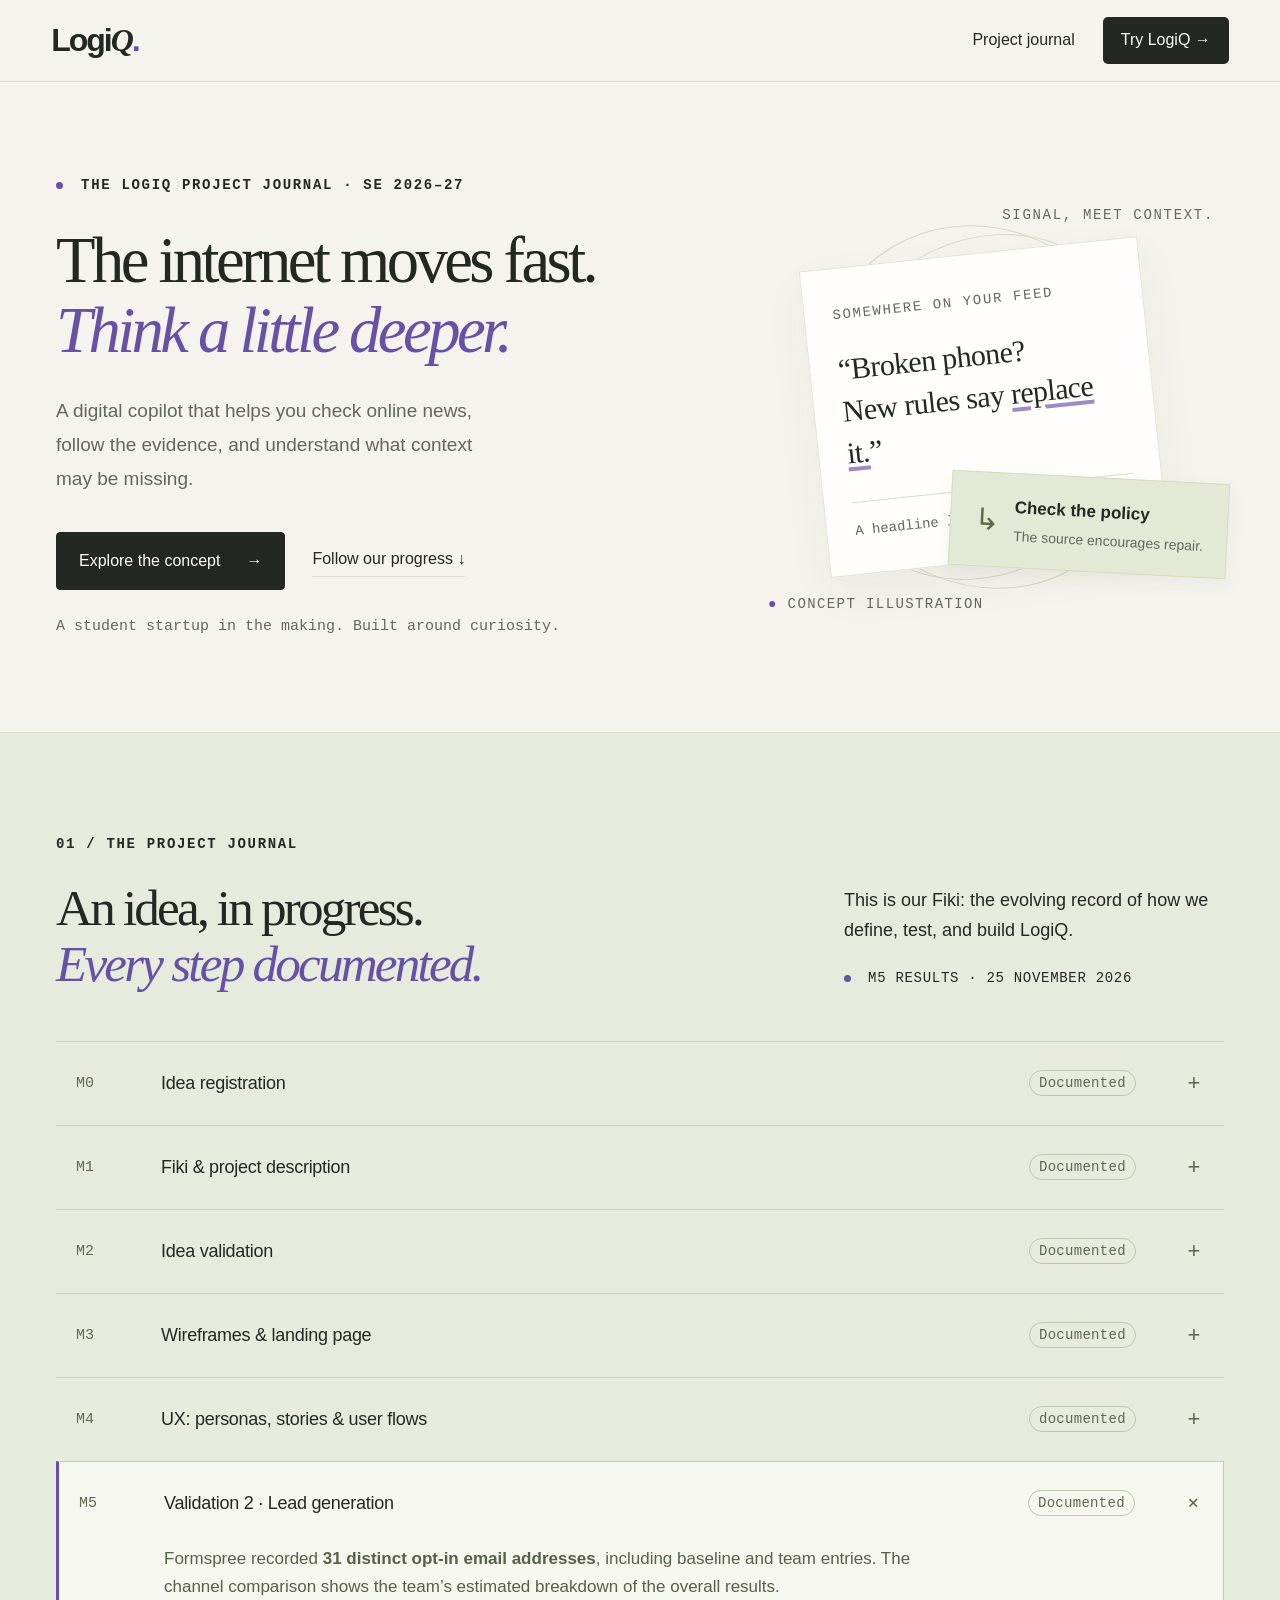
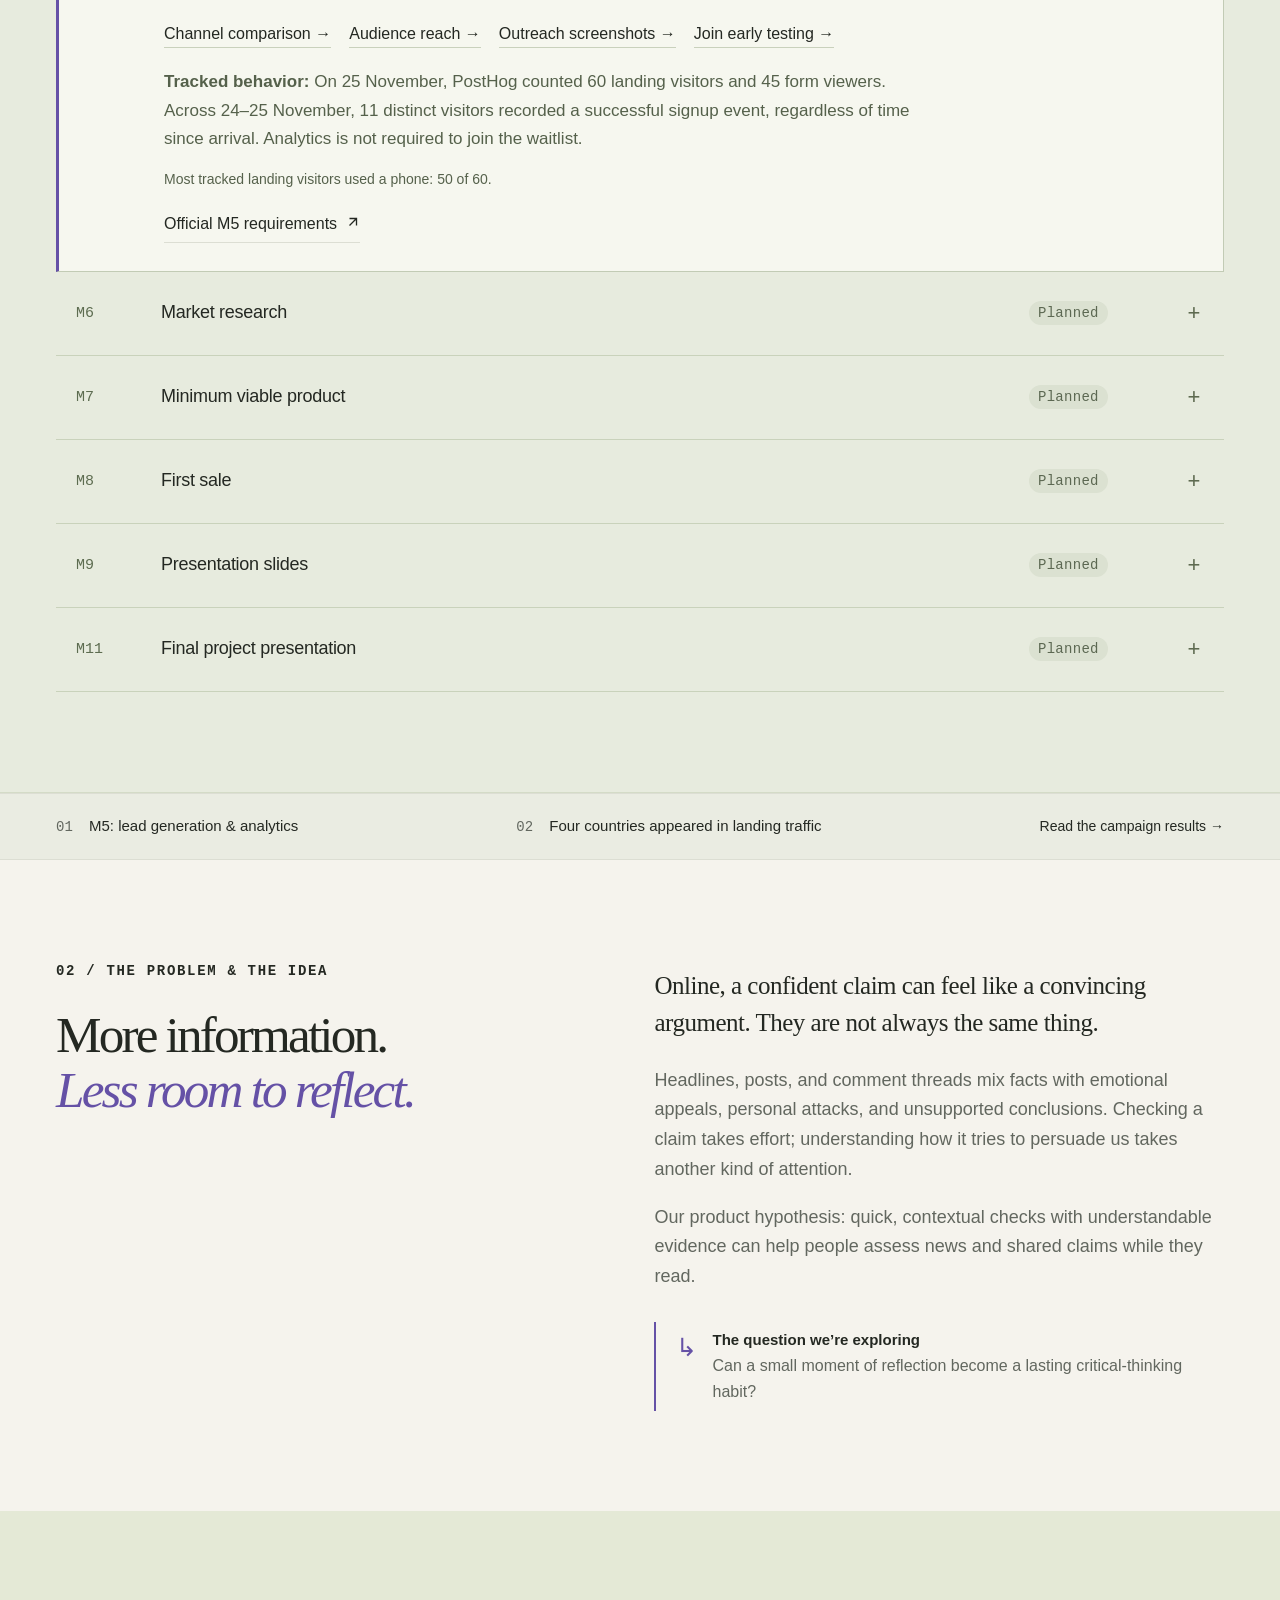
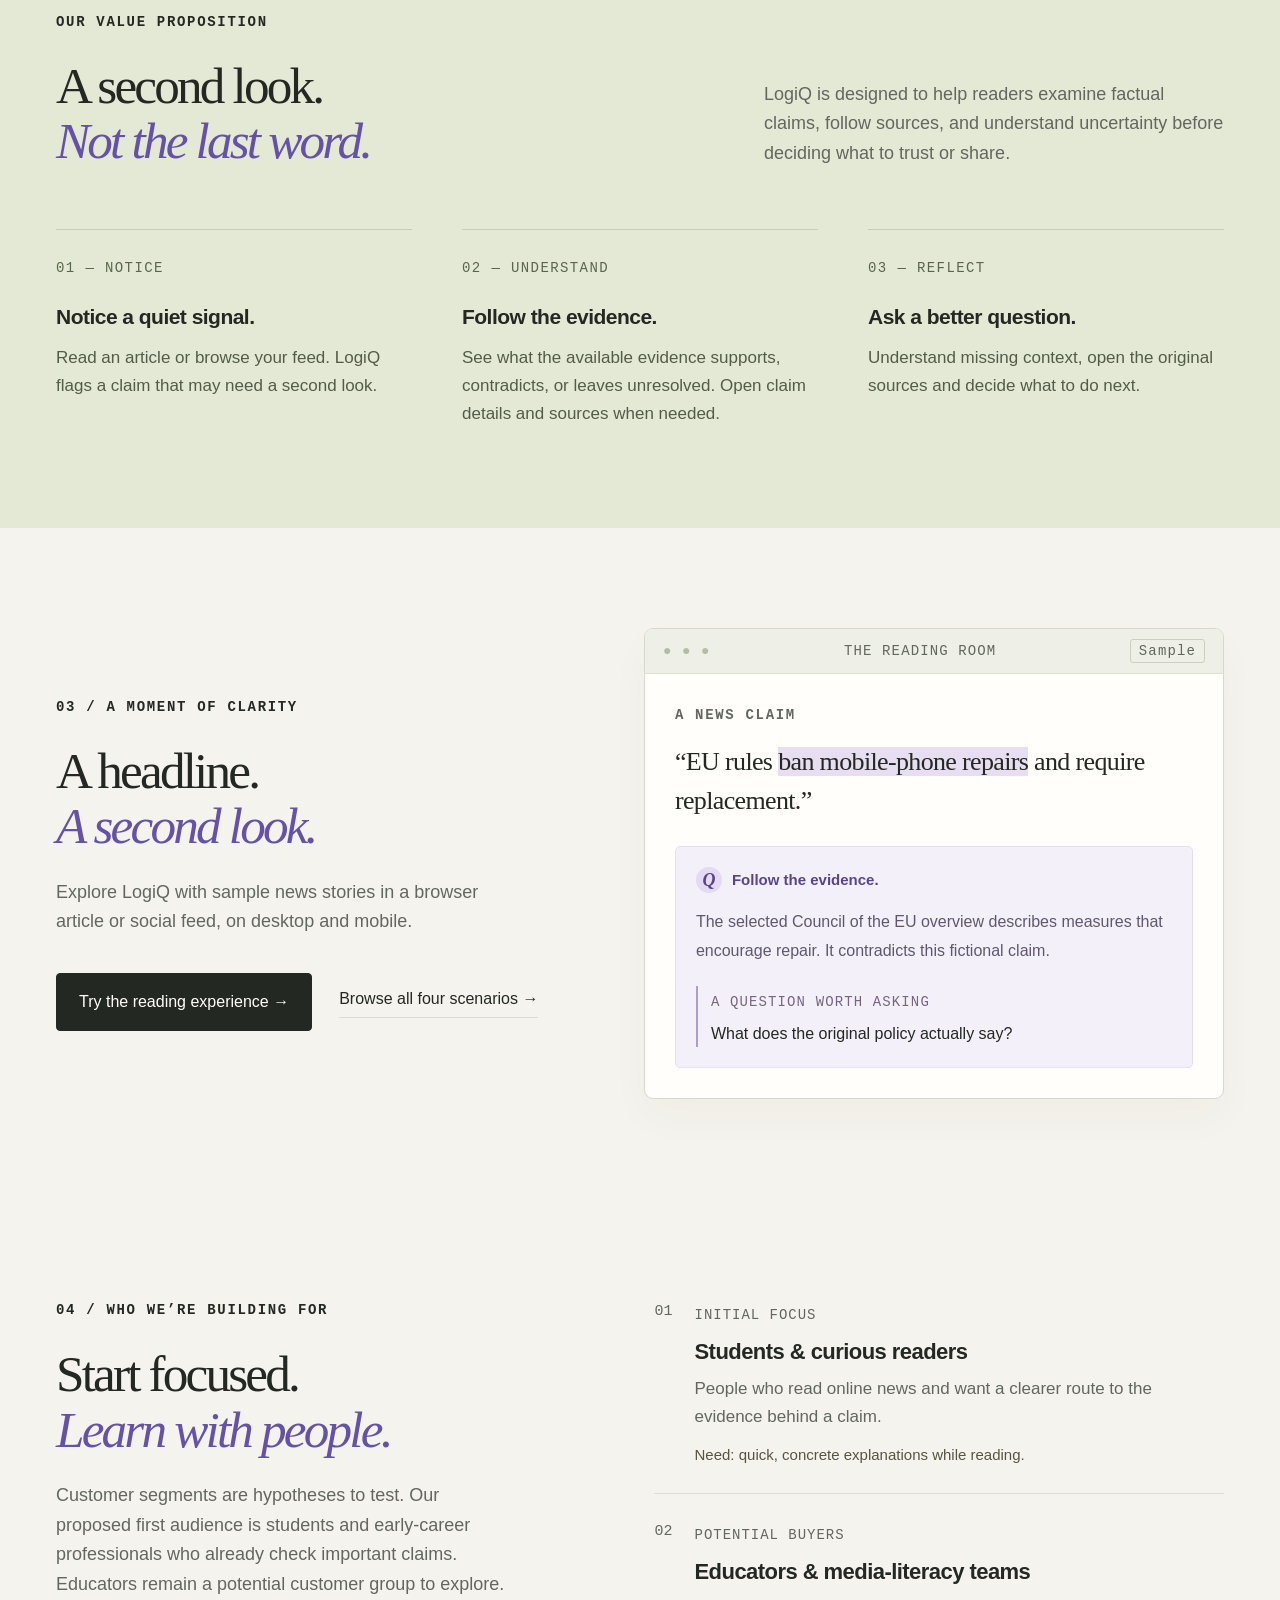
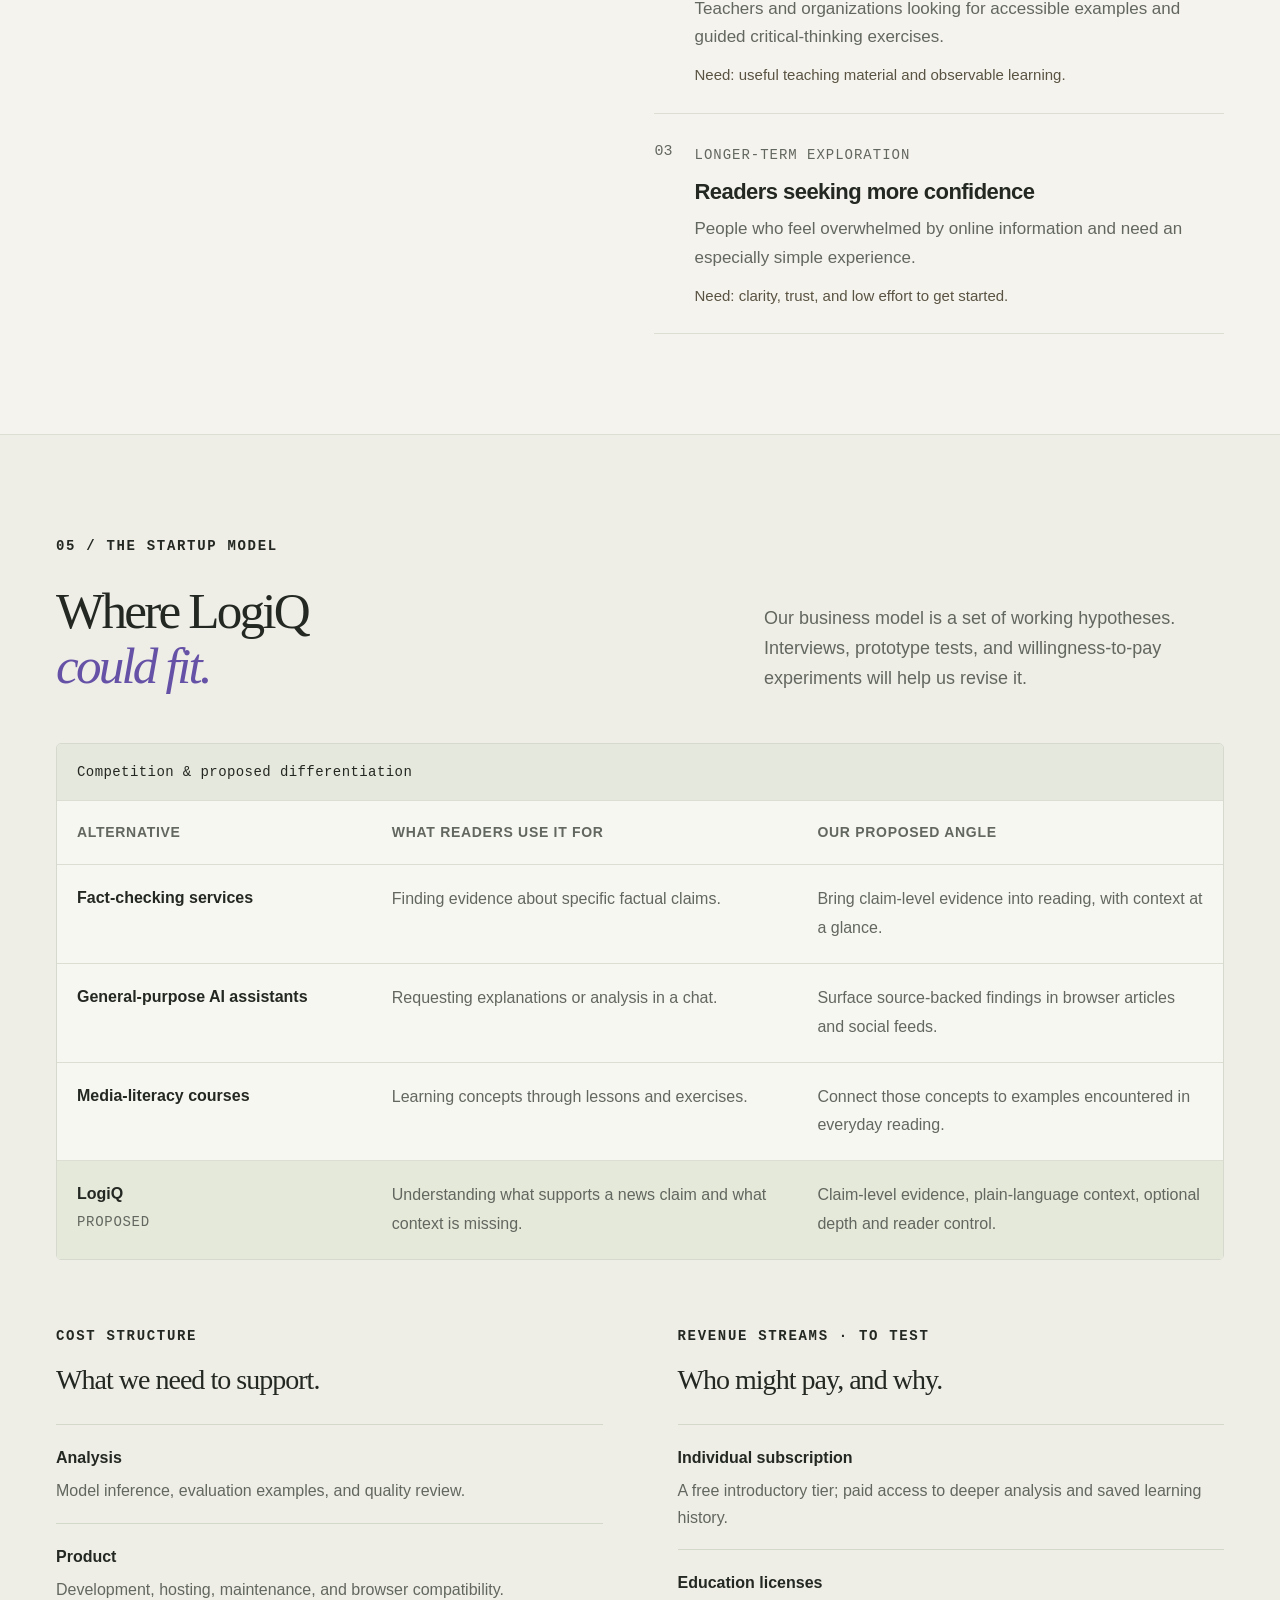
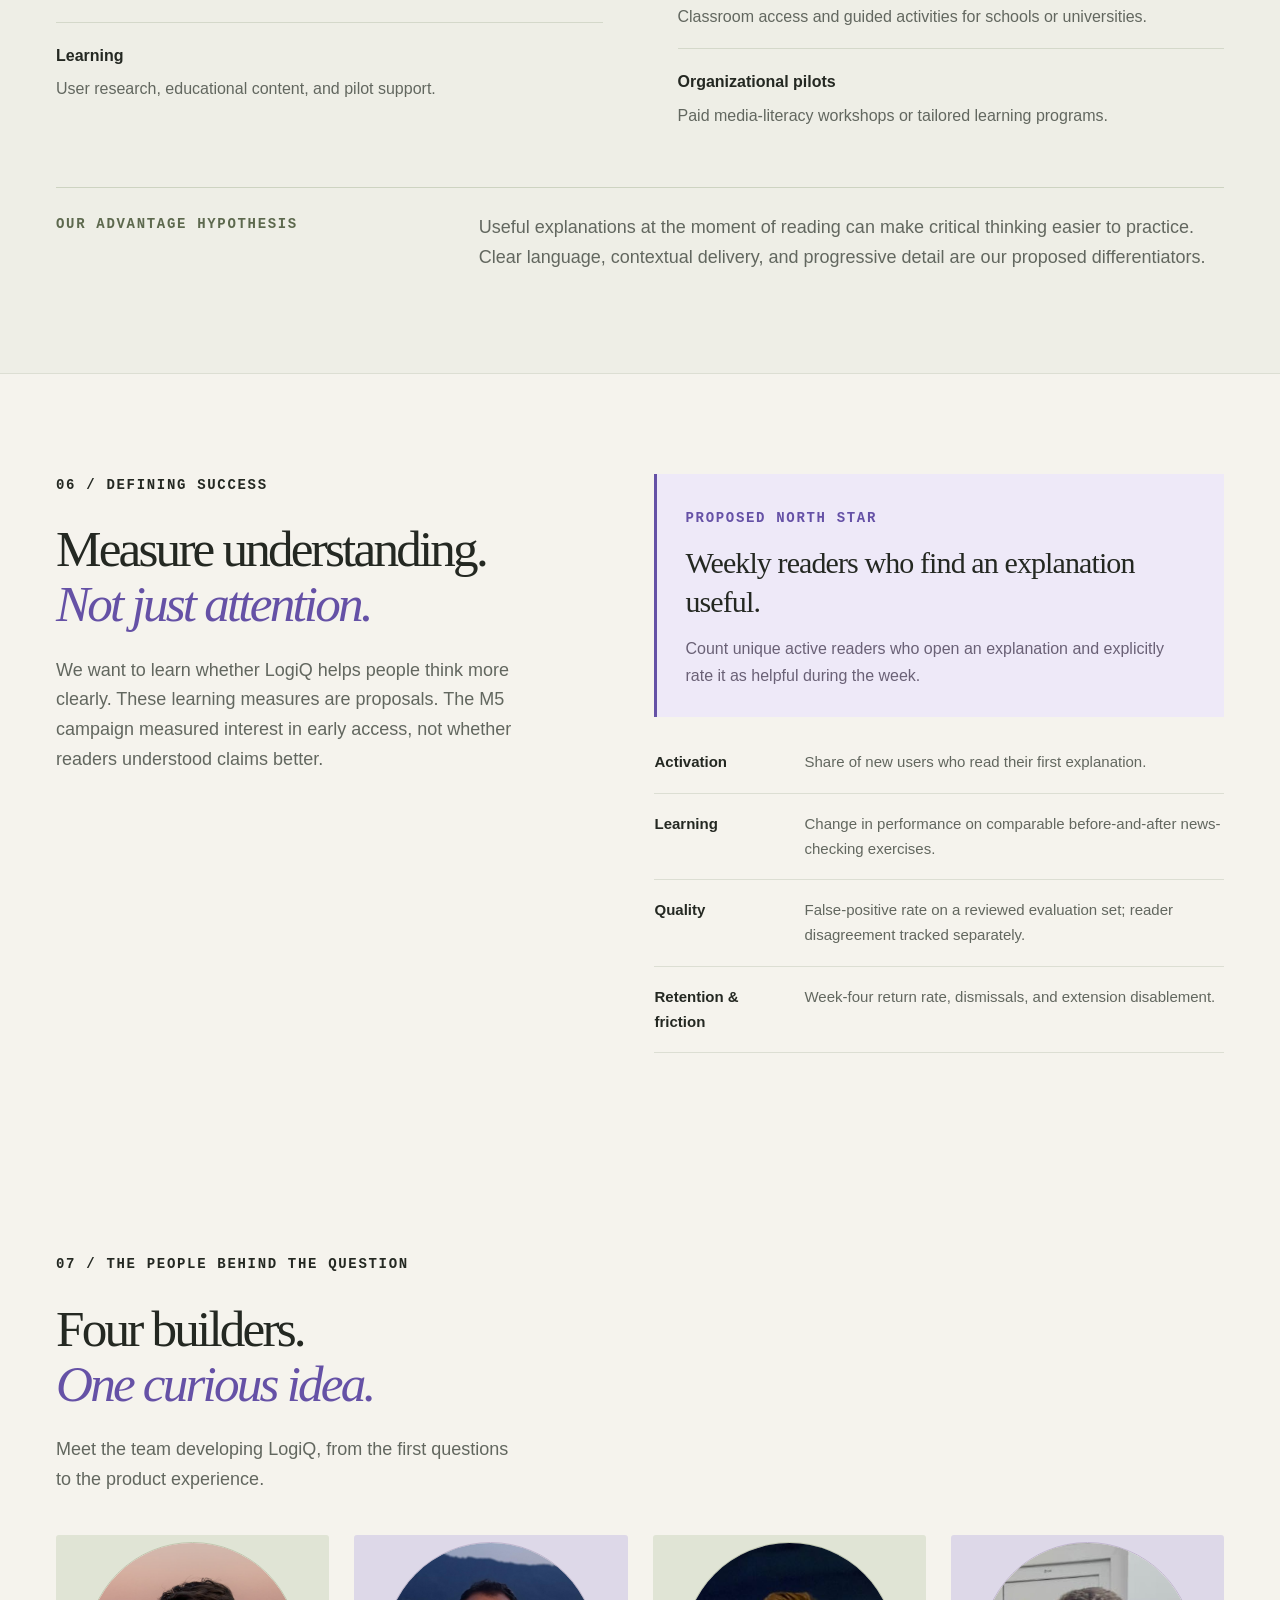
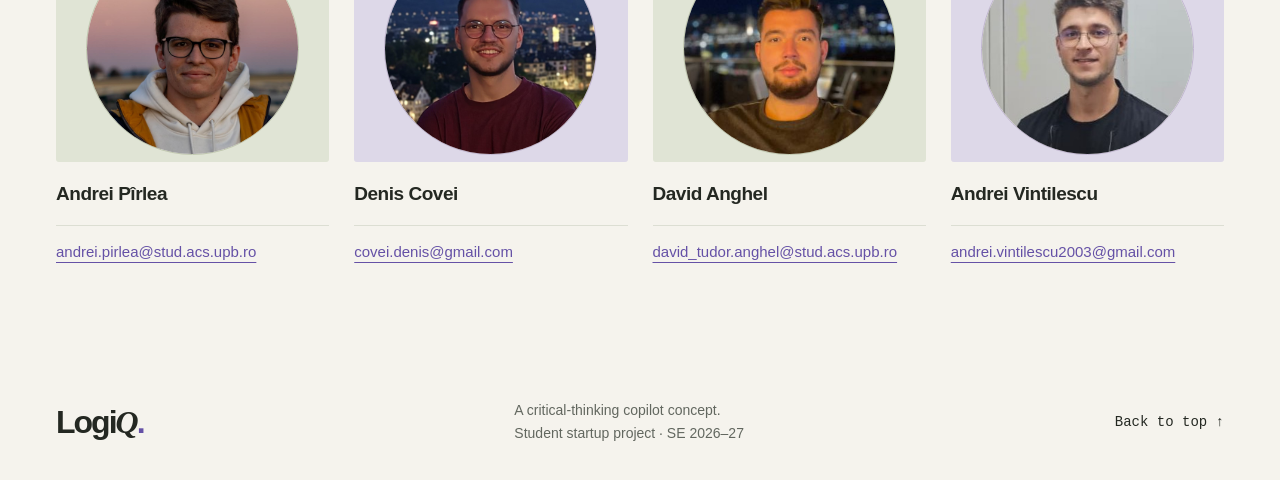
==== commit 8e01c584: "Simplify the M5 waitlist report and label channel estimates Show the distinct opt-in total without a" ====
--- a/index.html
+++ b/index.html
@@ -47,10 +47,10 @@
         <details class="milestone current" id="m5" open>
           <summary><span class="milestone-number">M5</span><span class="milestone-title">Validation 2 · Lead generation</span><span class="status status-defined">Documented</span><span class="expand-icon" aria-hidden="true">+</span></summary>
           <div class="milestone-content"><div class="milestone-deliverables">
-            <p>On 25 November, Formspree received 29 distinct opt-in addresses. Of those, 10 were tagged personal, 3 university, 2 online and 14 direct with no known outreach source.</p>
+            <p>Formspree recorded <strong>31 distinct opt-in email addresses</strong>, including baseline and team entries. The channel comparison shows the team’s estimated breakdown of the overall results.</p>
             <div class="milestone-links"><a href="./m5-campaign.html#results">Channel comparison →</a><a href="./m5-campaign.html#audience">Audience reach →</a><a href="./m5-campaign.html#share">Outreach screenshots →</a><a href="./landing.html#early-access">Join early testing →</a></div>
-            <p><strong>Tracked behavior:</strong> 60 landing visitors → 45 form viewers → 11 signup successes (18.3%). PostHog counts visitors; Formspree counts submitted addresses. The two totals are not a single funnel.</p>
-            <p class="small-note"><strong>Next test:</strong> repeat personal invitations for opt-ins and university outreach for reach. Most tracked visitors used a phone, so test the invitation on mobile first.</p>
+            <p><strong>Tracked behavior:</strong> On 25 November, PostHog counted 60 landing visitors and 45 form viewers. Across 24–25 November, 11 distinct visitors recorded a successful signup event, regardless of time since arrival. Analytics is not required to join the waitlist.</p>
+            <p class="small-note">Most tracked landing visitors used a phone: 50 of 60.</p>
           </div><a class="text-link requirements-link" href="https://ocw.cs.pub.ro/courses/se/project/milestones/m5" target="_blank" rel="noopener noreferrer">Official M5 requirements <svg class="external-icon" viewBox="0 0 16 16" aria-hidden="true"><path d="M4 12 12 4M4 4h8v8" fill="none" stroke="currentColor" stroke-width="1.5"/></svg></a></div>
         </details>
         <details class="milestone"><summary><span class="milestone-number">M6</span><span class="milestone-title">Market research</span><span class="status">Planned</span><span class="expand-icon" aria-hidden="true">+</span></summary><div class="milestone-content"><div class="milestone-deliverables"><p>Investigate named competitors, distribution channels, likely buyers, and willingness to pay. Separate sourced evidence from estimates.</p><p><strong>Evidence to add:</strong> competitor audit, market assumptions, and pricing experiments.</p></div><a class="text-link requirements-link" href="https://ocw.cs.pub.ro/courses/se/project/milestones/m6" target="_blank" rel="noopener noreferrer">Official M6 requirements <svg class="external-icon" viewBox="0 0 16 16" aria-hidden="true"><path d="M4 12 12 4M4 4h8v8" fill="none" stroke="currentColor" stroke-width="1.5"/></svg></a></div></details>
